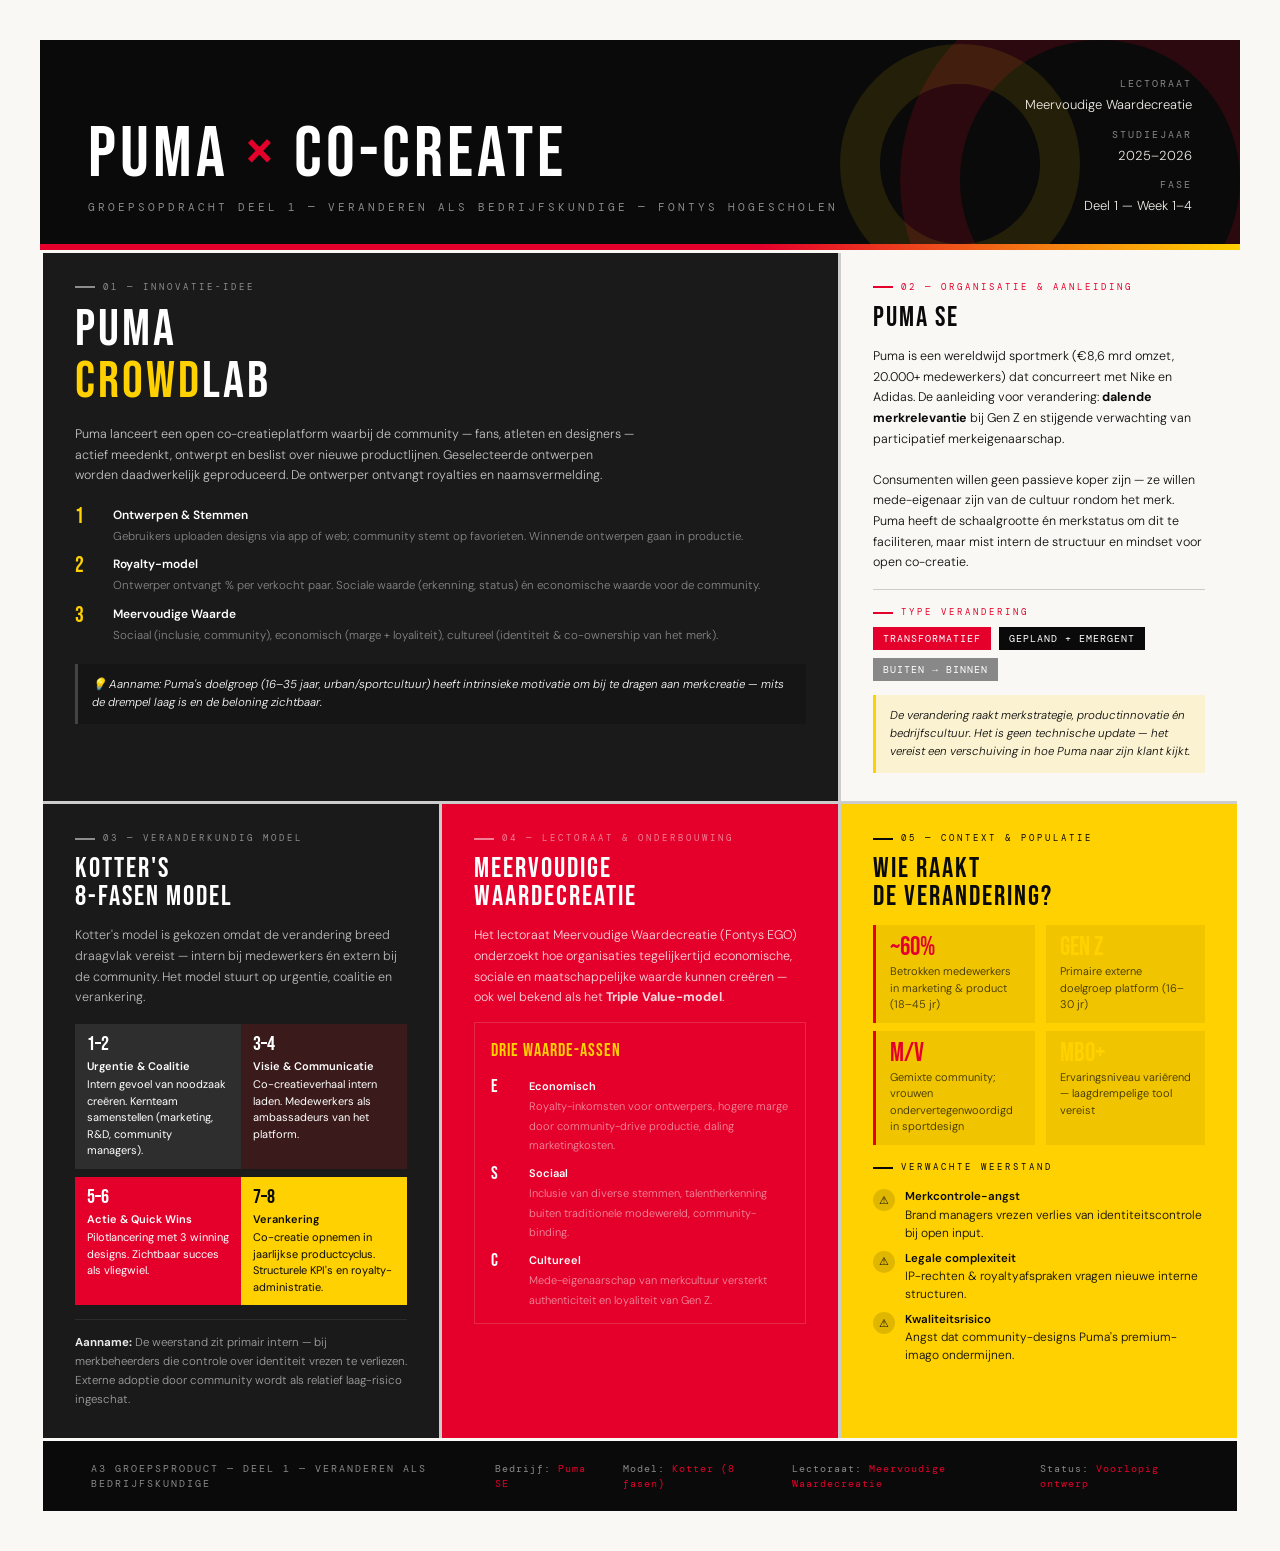
==== index.html @ 5d25d338 "Rename puma_a3_innovatie.html to index.html" ====
<!DOCTYPE html>
<html lang="nl">
<head>
<meta charset="UTF-8">
<meta name="viewport" content="width=device-width, initial-scale=1.0">
<title>PUMA × Co-Create — A3 Veranderplan</title>
<link href="https://fonts.googleapis.com/css2?family=Bebas+Neue&family=DM+Sans:wght@300;400;500;600&family=DM+Mono:wght@400;500&display=swap" rel="stylesheet">
<style>
  :root {
    --puma-red: #E4002B;
    --puma-dark: #0A0A0A;
    --puma-gray: #1A1A1A;
    --puma-mid: #2E2E2E;
    --puma-light: #F0EDE8;
    --puma-cream: #FAF8F5;
    --accent: #FFD100;
    --text-muted: #888;
  }

  * { margin: 0; padding: 0; box-sizing: border-box; }

  body {
    background: var(--puma-cream);
    font-family: 'DM Sans', sans-serif;
    color: var(--puma-dark);
    font-size: 13px;
    line-height: 1.5;
  }

  .page {
    width: 1200px;
    margin: 40px auto;
    background: var(--puma-cream);
    position: relative;
  }

  /* HEADER */
  .header {
    background: var(--puma-dark);
    color: white;
    padding: 36px 48px 28px;
    display: grid;
    grid-template-columns: 1fr auto;
    align-items: end;
    gap: 24px;
    position: relative;
    overflow: hidden;
  }

  .header::before {
    content: '';
    position: absolute;
    top: -60px; right: -60px;
    width: 280px; height: 280px;
    border: 60px solid var(--puma-red);
    border-radius: 50%;
    opacity: 0.15;
  }

  .header::after {
    content: '';
    position: absolute;
    bottom: -40px; right: 160px;
    width: 160px; height: 160px;
    border: 40px solid var(--accent);
    border-radius: 50%;
    opacity: 0.1;
  }

  .brand {
    font-family: 'Bebas Neue', sans-serif;
    font-size: 72px;
    letter-spacing: 4px;
    line-height: 1;
    color: white;
  }

  .brand span {
    color: var(--puma-red);
  }

  .tagline {
    font-family: 'DM Mono', monospace;
    font-size: 11px;
    color: var(--text-muted);
    letter-spacing: 3px;
    text-transform: uppercase;
    margin-top: 8px;
  }

  .header-meta {
    text-align: right;
    z-index: 1;
  }

  .meta-label {
    font-family: 'DM Mono', monospace;
    font-size: 10px;
    color: var(--text-muted);
    letter-spacing: 2px;
    text-transform: uppercase;
    margin-bottom: 4px;
  }

  .meta-value {
    font-size: 13px;
    color: var(--puma-light);
    font-weight: 300;
  }

  .red-stripe {
    height: 6px;
    background: linear-gradient(90deg, var(--puma-red) 60%, var(--accent) 100%);
  }

  /* MAIN GRID */
  .grid {
    display: grid;
    grid-template-columns: 1fr 1fr 1fr;
    grid-template-rows: auto auto;
    gap: 3px;
    background: #CCC;
    margin: 3px;
  }

  .card {
    background: var(--puma-cream);
    padding: 28px 32px;
  }

  .card-dark {
    background: var(--puma-gray);
    color: white;
  }

  .card-red {
    background: var(--puma-red);
    color: white;
  }

  .card-accent {
    background: var(--accent);
    color: var(--puma-dark);
  }

  .card-span2 {
    grid-column: span 2;
  }

  .section-label {
    font-family: 'DM Mono', monospace;
    font-size: 9px;
    letter-spacing: 3px;
    text-transform: uppercase;
    color: var(--puma-red);
    margin-bottom: 10px;
    display: flex;
    align-items: center;
    gap: 8px;
  }

  .section-label.light { color: rgba(255,255,255,0.5); }
  .section-label.dark-acc { color: var(--puma-dark); }

  .section-label::before {
    content: '';
    display: inline-block;
    width: 20px;
    height: 2px;
    background: currentColor;
  }

  .card-title {
    font-family: 'Bebas Neue', sans-serif;
    font-size: 28px;
    letter-spacing: 2px;
    line-height: 1;
    margin-bottom: 14px;
  }

  .card-body {
    font-size: 12.5px;
    line-height: 1.65;
    font-weight: 300;
  }

  /* INNOVATION IDEA — big card */
  .innovation-headline {
    font-family: 'Bebas Neue', sans-serif;
    font-size: 52px;
    letter-spacing: 3px;
    line-height: 1;
    margin-bottom: 16px;
  }

  .innovation-headline em {
    color: var(--accent);
    font-style: normal;
  }

  /* PILLARS */
  .pillars {
    display: flex;
    flex-direction: column;
    gap: 10px;
    margin-top: 14px;
  }

  .pillar {
    display: grid;
    grid-template-columns: 28px 1fr;
    gap: 10px;
    align-items: start;
  }

  .pillar-num {
    font-family: 'Bebas Neue', sans-serif;
    font-size: 22px;
    color: var(--puma-red);
    line-height: 1;
  }

  .pillar-num.light { color: var(--accent); }

  .pillar-text strong {
    font-size: 12px;
    font-weight: 600;
    display: block;
    margin-bottom: 2px;
  }

  .pillar-text span {
    font-size: 11.5px;
    font-weight: 300;
    opacity: 0.8;
  }

  /* CHANGE MODEL */
  .model-visual {
    margin-top: 16px;
    position: relative;
  }

  .phase-row {
    display: flex;
    gap: 0;
    margin-bottom: 8px;
  }

  .phase {
    flex: 1;
    padding: 10px 12px;
    font-size: 11px;
    position: relative;
  }

  .phase-num {
    font-family: 'Bebas Neue', sans-serif;
    font-size: 20px;
    display: block;
    line-height: 1;
    margin-bottom: 4px;
  }

  .phase strong {
    display: block;
    font-size: 11px;
    font-weight: 600;
    margin-bottom: 2px;
  }

  .phase-bg-0 { background: var(--puma-mid); color: white; }
  .phase-bg-1 { background: #3a1a1a; color: white; }
  .phase-bg-2 { background: var(--puma-red); color: white; }
  .phase-bg-3 { background: var(--accent); color: var(--puma-dark); }

  /* POPULATION */
  .pop-grid {
    display: grid;
    grid-template-columns: 1fr 1fr;
    gap: 8px;
    margin-top: 14px;
  }

  .pop-item {
    padding: 10px 14px;
    background: rgba(0,0,0,0.06);
    border-left: 3px solid var(--puma-red);
  }

  .pop-item.light-border { border-color: var(--accent); }

  .pop-stat {
    font-family: 'Bebas Neue', sans-serif;
    font-size: 26px;
    line-height: 1;
    color: var(--puma-red);
  }

  .pop-stat.light { color: var(--accent); }

  .pop-desc {
    font-size: 11px;
    font-weight: 300;
    opacity: 0.8;
    margin-top: 2px;
  }

  /* LECTORAAT */
  .lect-box {
    margin-top: 14px;
    border: 1.5px solid rgba(255,255,255,0.15);
    padding: 14px 16px;
  }

  .lect-name {
    font-family: 'Bebas Neue', sans-serif;
    font-size: 18px;
    color: var(--accent);
    letter-spacing: 1px;
    margin-bottom: 6px;
  }

  /* RESISTANCE */
  .resist-list {
    margin-top: 14px;
    display: flex;
    flex-direction: column;
    gap: 8px;
  }

  .resist-item {
    display: flex;
    gap: 10px;
    align-items: start;
  }

  .resist-icon {
    width: 22px;
    height: 22px;
    background: rgba(255,255,255,0.1);
    border-radius: 50%;
    display: flex;
    align-items: center;
    justify-content: center;
    font-size: 11px;
    flex-shrink: 0;
    margin-top: 1px;
  }

  .resist-text {
    font-size: 12px;
    font-weight: 300;
    line-height: 1.5;
  }

  .resist-text strong {
    font-weight: 600;
    display: block;
    font-size: 11.5px;
  }

  /* FOOTER */
  .footer {
    background: var(--puma-dark);
    color: white;
    padding: 20px 48px;
    display: flex;
    justify-content: space-between;
    align-items: center;
    margin: 3px;
  }

  .footer-left {
    font-family: 'DM Mono', monospace;
    font-size: 10px;
    color: var(--text-muted);
    letter-spacing: 2px;
    text-transform: uppercase;
  }

  .footer-right {
    display: flex;
    gap: 32px;
  }

  .footer-tag {
    font-family: 'DM Mono', monospace;
    font-size: 10px;
    color: var(--text-muted);
    letter-spacing: 1px;
  }

  .footer-tag span {
    color: var(--puma-red);
  }

  /* ASSUMPTION BOX */
  .assumption {
    margin-top: 14px;
    padding: 12px 14px;
    background: rgba(255,209,0,0.15);
    border-left: 3px solid var(--accent);
  }

  .assumption.dark {
    background: rgba(0,0,0,0.2);
    border-color: rgba(255,255,255,0.2);
  }

  .assumption p {
    font-size: 11.5px;
    font-style: italic;
    line-height: 1.55;
    font-weight: 300;
  }

  hr.divider {
    border: none;
    border-top: 1px solid rgba(255,255,255,0.08);
    margin: 14px 0;
  }

  @media print {
    body { -webkit-print-color-adjust: exact; print-color-adjust: exact; }
    .page { margin: 0; width: 100%; }
  }
</style>
</head>
<body>

<div class="page">

  <!-- HEADER -->
  <div class="header">
    <div>
      <div class="brand">PUMA <span>×</span> CO-CREATE</div>
      <div class="tagline">Groepsopdracht Deel 1 — Veranderen als Bedrijfskundige — Fontys Hogescholen</div>
    </div>
    <div class="header-meta">
      <div class="meta-label">Lectoraat</div>
      <div class="meta-value">Meervoudige Waardecreatie</div>
      <div style="margin-top:12px;" class="meta-label">Studiejaar</div>
      <div class="meta-value">2025–2026</div>
      <div style="margin-top:12px;" class="meta-label">Fase</div>
      <div class="meta-value">Deel 1 — Week 1–4</div>
    </div>
  </div>
  <div class="red-stripe"></div>

  <!-- GRID -->
  <div class="grid">

    <!-- ROW 1, CARD 1: Innovatie-idee (span 2) -->
    <div class="card card-dark card-span2">
      <div class="section-label light">01 — Innovatie-idee</div>
      <div class="innovation-headline">PUMA<br><em>CROWD</em>LAB</div>
      <div class="card-body" style="color:rgba(255,255,255,0.75); max-width:560px;">
        Puma lanceert een open co-creatieplatform waarbij de community — fans, atleten en designers — actief meedenkt, ontwerpt en beslist over nieuwe productlijnen. Geselecteerde ontwerpen worden daadwerkelijk geproduceerd. De ontwerper ontvangt royalties en naamsvermelding.
      </div>

      <div class="pillars" style="margin-top:20px;">
        <div class="pillar">
          <div class="pillar-num light">1</div>
          <div class="pillar-text">
            <strong style="color:white;">Ontwerpen & Stemmen</strong>
            <span style="color:rgba(255,255,255,0.6);">Gebruikers uploaden designs via app of web; community stemt op favorieten. Winnende ontwerpen gaan in productie.</span>
          </div>
        </div>
        <div class="pillar">
          <div class="pillar-num light">2</div>
          <div class="pillar-text">
            <strong style="color:white;">Royalty-model</strong>
            <span style="color:rgba(255,255,255,0.6);">Ontwerper ontvangt % per verkocht paar. Sociale waarde (erkenning, status) én economische waarde voor de community.</span>
          </div>
        </div>
        <div class="pillar">
          <div class="pillar-num light">3</div>
          <div class="pillar-text">
            <strong style="color:white;">Meervoudige Waarde</strong>
            <span style="color:rgba(255,255,255,0.6);">Sociaal (inclusie, community), economisch (marge + loyaliteit), cultureel (identiteit & co-ownership van het merk).</span>
          </div>
        </div>
      </div>

      <div class="assumption dark" style="margin-top:20px;">
        <p>💡 Aanname: Puma's doelgroep (16–35 jaar, urban/sportcultuur) heeft intrinsieke motivatie om bij te dragen aan merkcreatie — mits de drempel laag is en de beloning zichtbaar.</p>
      </div>
    </div>

    <!-- ROW 1, CARD 3: Organisatie & Aanleiding -->
    <div class="card">
      <div class="section-label">02 — Organisatie & Aanleiding</div>
      <div class="card-title">PUMA SE</div>
      <div class="card-body">
        Puma is een wereldwijd sportmerk (€8,6 mrd omzet, 20.000+ medewerkers) dat concurreert met Nike en Adidas. De aanleiding voor verandering: <strong>dalende merkrelevantie</strong> bij Gen Z en stijgende verwachting van participatief merkeigenaarschap.
        <br><br>
        Consumenten willen geen passieve koper zijn — ze willen mede-eigenaar zijn van de cultuur rondom het merk. Puma heeft de schaalgrootte én merkstatus om dit te faciliteren, maar mist intern de structuur en mindset voor open co-creatie.
      </div>

      <hr class="divider" style="border-color:#ccc; margin:16px 0;">

      <div class="section-label" style="margin-bottom:8px;">Type verandering</div>
      <div style="display:flex; gap:8px; flex-wrap:wrap;">
        <span style="background:var(--puma-red); color:white; font-size:10px; padding:4px 10px; font-family:'DM Mono',monospace; letter-spacing:1px;">TRANSFORMATIEF</span>
        <span style="background:var(--puma-dark); color:white; font-size:10px; padding:4px 10px; font-family:'DM Mono',monospace; letter-spacing:1px;">GEPLAND + EMERGENT</span>
        <span style="background:#888; color:white; font-size:10px; padding:4px 10px; font-family:'DM Mono',monospace; letter-spacing:1px;">BUITEN → BINNEN</span>
      </div>

      <div class="assumption" style="margin-top:14px;">
        <p>De verandering raakt merkstrategie, productinnovatie én bedrijfscultuur. Het is geen technische update — het vereist een verschuiving in hoe Puma naar zijn klant kijkt.</p>
      </div>
    </div>

    <!-- ROW 2, CARD 1: Veranderkundig Model -->
    <div class="card card-dark">
      <div class="section-label light">03 — Veranderkundig Model</div>
      <div class="card-title" style="color:white;">Kotter's<br>8-fasen Model</div>
      <div class="card-body" style="color:rgba(255,255,255,0.7);">
        Kotter's model is gekozen omdat de verandering breed draagvlak vereist — intern bij medewerkers én extern bij de community. Het model stuurt op urgentie, coalitie en verankering.
      </div>

      <div class="model-visual">
        <div class="phase-row">
          <div class="phase phase-bg-0">
            <span class="phase-num">1–2</span>
            <strong>Urgentie & Coalitie</strong>
            Intern gevoel van noodzaak creëren. Kernteam samenstellen (marketing, R&D, community managers).
          </div>
          <div class="phase phase-bg-1">
            <span class="phase-num">3–4</span>
            <strong>Visie & Communicatie</strong>
            Co-creatieverhaal intern laden. Medewerkers als ambassadeurs van het platform.
          </div>
        </div>
        <div class="phase-row">
          <div class="phase phase-bg-2">
            <span class="phase-num">5–6</span>
            <strong>Actie & Quick Wins</strong>
            Pilotlancering met 3 winning designs. Zichtbaar succes als vliegwiel.
          </div>
          <div class="phase phase-bg-3">
            <span class="phase-num">7–8</span>
            <strong>Verankering</strong>
            Co-creatie opnemen in jaarlijkse productcyclus. Structurele KPI's en royalty-administratie.
          </div>
        </div>
      </div>

      <hr class="divider">
      <div class="card-body" style="color:rgba(255,255,255,0.6); font-size:11.5px;">
        <strong style="color:rgba(255,255,255,0.9);">Aanname:</strong> De weerstand zit primair intern — bij merkbeheerders die controle over identiteit vrezen te verliezen. Externe adoptie door community wordt als relatief laag-risico ingeschat.
      </div>
    </div>

    <!-- ROW 2, CARD 2: Lectoraat & Onderbouwing -->
    <div class="card card-red">
      <div class="section-label light">04 — Lectoraat & Onderbouwing</div>
      <div class="card-title">Meervoudige<br>Waardecreatie</div>
      <div class="card-body" style="color:rgba(255,255,255,0.85);">
        Het lectoraat Meervoudige Waardecreatie (Fontys EGO) onderzoekt hoe organisaties tegelijkertijd economische, sociale en maatschappelijke waarde kunnen creëren — ook wel bekend als het <strong>Triple Value-model</strong>.
      </div>

      <div class="lect-box">
        <div class="lect-name">Drie Waarde-assen</div>
        <div class="pillars">
          <div class="pillar">
            <div class="pillar-num" style="color:white; font-size:18px;">E</div>
            <div class="pillar-text">
              <strong style="color:white; font-size:11px;">Economisch</strong>
              <span style="color:rgba(255,255,255,0.7); font-size:11px;">Royalty-inkomsten voor ontwerpers, hogere marge door community-drive productie, daling marketingkosten.</span>
            </div>
          </div>
          <div class="pillar">
            <div class="pillar-num" style="color:white; font-size:18px;">S</div>
            <div class="pillar-text">
              <strong style="color:white; font-size:11px;">Sociaal</strong>
              <span style="color:rgba(255,255,255,0.7); font-size:11px;">Inclusie van diverse stemmen, talentherkenning buiten traditionele modewereld, community-binding.</span>
            </div>
          </div>
          <div class="pillar">
            <div class="pillar-num" style="color:white; font-size:18px;">C</div>
            <div class="pillar-text">
              <strong style="color:white; font-size:11px;">Cultureel</strong>
              <span style="color:rgba(255,255,255,0.7); font-size:11px;">Mede-eigenaarschap van merkcultuur versterkt authenticiteit en loyaliteit van Gen Z.</span>
            </div>
          </div>
        </div>
      </div>
    </div>

    <!-- ROW 2, CARD 3: Context, Populatie & Weerstand -->
    <div class="card card-accent">
      <div class="section-label dark-acc">05 — Context & Populatie</div>
      <div class="card-title">Wie raakt<br>de verandering?</div>

      <div class="pop-grid">
        <div class="pop-item">
          <div class="pop-stat">~60%</div>
          <div class="pop-desc">Betrokken medewerkers in marketing & product (18–45 jr)</div>
        </div>
        <div class="pop-item light-border">
          <div class="pop-stat light">Gen Z</div>
          <div class="pop-desc">Primaire externe doelgroep platform (16–30 jr)</div>
        </div>
        <div class="pop-item">
          <div class="pop-stat">M/V</div>
          <div class="pop-desc">Gemixte community; vrouwen ondervertegenwoordigd in sportdesign</div>
        </div>
        <div class="pop-item light-border">
          <div class="pop-stat light">MBO+</div>
          <div class="pop-desc">Ervaringsniveau variërend — laagdrempelige tool vereist</div>
        </div>
      </div>

      <div style="margin-top:16px;" class="section-label dark-acc">Verwachte weerstand</div>
      <div class="resist-list">
        <div class="resist-item">
          <div class="resist-icon" style="background:rgba(0,0,0,0.12);">⚠</div>
          <div class="resist-text">
            <strong>Merkcontrole-angst</strong>
            Brand managers vrezen verlies van identiteitscontrole bij open input.
          </div>
        </div>
        <div class="resist-item">
          <div class="resist-icon" style="background:rgba(0,0,0,0.12);">⚠</div>
          <div class="resist-text">
            <strong>Legale complexiteit</strong>
            IP-rechten & royaltyafspraken vragen nieuwe interne structuren.
          </div>
        </div>
        <div class="resist-item">
          <div class="resist-icon" style="background:rgba(0,0,0,0.12);">⚠</div>
          <div class="resist-text">
            <strong>Kwaliteitsrisico</strong>
            Angst dat community-designs Puma's premium-imago ondermijnen.
          </div>
        </div>
      </div>
    </div>

  </div>

  <!-- FOOTER -->
  <div class="footer">
    <div class="footer-left">A3 Groepsproduct — Deel 1 — Veranderen als Bedrijfskundige</div>
    <div class="footer-right">
      <div class="footer-tag">Bedrijf: <span>Puma SE</span></div>
      <div class="footer-tag">Model: <span>Kotter (8 fasen)</span></div>
      <div class="footer-tag">Lectoraat: <span>Meervoudige Waardecreatie</span></div>
      <div class="footer-tag">Status: <span>Voorlopig ontwerp</span></div>
    </div>
  </div>

</div>

</body>
</html>
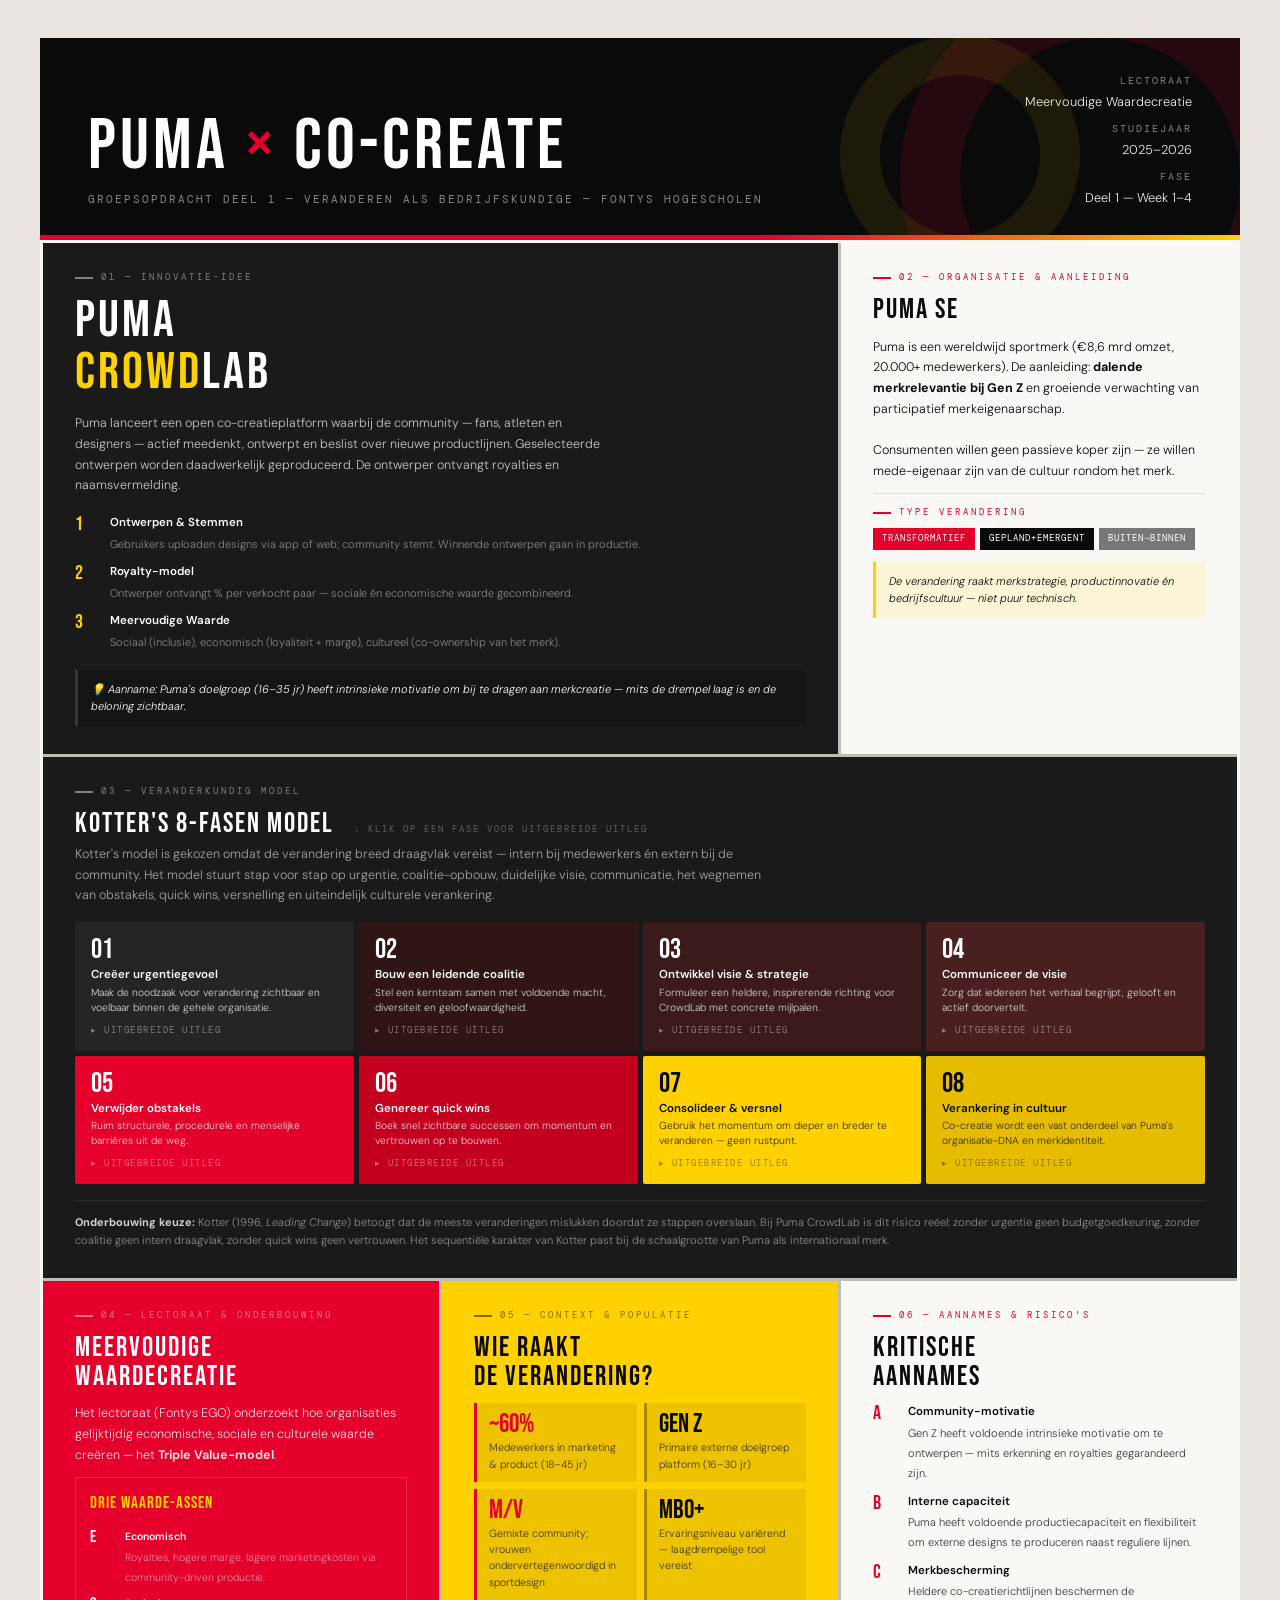
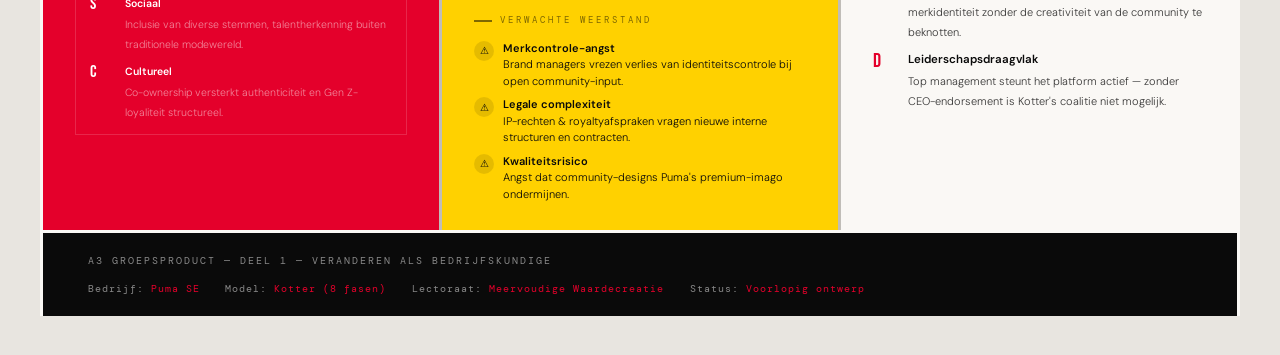
==== commit ccdb650e: "Rename puma_a3_innovatie.html to index.html" ====
--- a/index.html
+++ b/index.html
@@ -4,426 +4,291 @@
 <meta charset="UTF-8">
 <meta name="viewport" content="width=device-width, initial-scale=1.0">
 <title>PUMA × Co-Create — A3 Veranderplan</title>
-<link href="https://fonts.googleapis.com/css2?family=Bebas+Neue&family=DM+Sans:wght@300;400;500;600&family=DM+Mono:wght@400;500&display=swap" rel="stylesheet">
+<link href="https://fonts.googleapis.com/css2?family=Bebas+Neue&family=DM+Sans:ital,wght@0,300;0,400;0,500;0,600;1,300&family=DM+Mono:wght@400;500&display=swap" rel="stylesheet">
 <style>
   :root {
-    --puma-red: #E4002B;
-    --puma-dark: #0A0A0A;
-    --puma-gray: #1A1A1A;
-    --puma-mid: #2E2E2E;
-    --puma-light: #F0EDE8;
-    --puma-cream: #FAF8F5;
-    --accent: #FFD100;
-    --text-muted: #888;
+    --red: #E4002B;
+    --dark: #0A0A0A;
+    --gray: #1A1A1A;
+    --mid: #2E2E2E;
+    --light: #F0EDE8;
+    --cream: #FAF8F5;
+    --yellow: #FFD100;
+    --muted: #888;
   }
 
   * { margin: 0; padding: 0; box-sizing: border-box; }
 
   body {
-    background: var(--puma-cream);
+    background: #E8E5E0;
     font-family: 'DM Sans', sans-serif;
-    color: var(--puma-dark);
-    font-size: 13px;
-    line-height: 1.5;
+    color: var(--dark);
+    font-size: clamp(11px, 1.1vw, 13px);
+    line-height: 1.55;
   }
 
   .page {
-    width: 1200px;
-    margin: 40px auto;
-    background: var(--puma-cream);
-    position: relative;
+    width: min(1200px, 100%);
+    margin: clamp(16px, 3vw, 40px) auto;
+    background: var(--cream);
   }
 
   /* HEADER */
   .header {
-    background: var(--puma-dark);
+    background: var(--dark);
     color: white;
-    padding: 36px 48px 28px;
+    padding: clamp(20px, 3vw, 36px) clamp(20px, 4vw, 48px) clamp(18px, 2.5vw, 28px);
     display: grid;
     grid-template-columns: 1fr auto;
     align-items: end;
-    gap: 24px;
+    gap: 16px;
     position: relative;
     overflow: hidden;
   }
-
   .header::before {
-    content: '';
-    position: absolute;
-    top: -60px; right: -60px;
-    width: 280px; height: 280px;
-    border: 60px solid var(--puma-red);
-    border-radius: 50%;
-    opacity: 0.15;
-  }
-
+    content:''; position:absolute; top:-60px; right:-60px;
+    width:280px; height:280px;
+    border:60px solid var(--red); border-radius:50%; opacity:.12;
+  }
   .header::after {
-    content: '';
-    position: absolute;
-    bottom: -40px; right: 160px;
-    width: 160px; height: 160px;
-    border: 40px solid var(--accent);
-    border-radius: 50%;
-    opacity: 0.1;
-  }
-
+    content:''; position:absolute; bottom:-40px; right:160px;
+    width:160px; height:160px;
+    border:40px solid var(--yellow); border-radius:50%; opacity:.08;
+  }
   .brand {
-    font-family: 'Bebas Neue', sans-serif;
-    font-size: 72px;
-    letter-spacing: 4px;
-    line-height: 1;
-    color: white;
-  }
-
-  .brand span {
-    color: var(--puma-red);
-  }
-
+    font-family:'Bebas Neue',sans-serif;
+    font-size: clamp(36px, 6vw, 72px);
+    letter-spacing:4px; line-height:1; color:white;
+  }
+  .brand span { color:var(--red); }
   .tagline {
-    font-family: 'DM Mono', monospace;
-    font-size: 11px;
-    color: var(--text-muted);
-    letter-spacing: 3px;
-    text-transform: uppercase;
-    margin-top: 8px;
-  }
-
-  .header-meta {
-    text-align: right;
-    z-index: 1;
-  }
-
+    font-family:'DM Mono',monospace;
+    font-size: clamp(8px, 0.85vw, 11px);
+    color:var(--muted); letter-spacing:2px; text-transform:uppercase; margin-top:8px;
+  }
+  .header-meta { text-align:right; z-index:1; }
   .meta-label {
-    font-family: 'DM Mono', monospace;
-    font-size: 10px;
-    color: var(--text-muted);
-    letter-spacing: 2px;
-    text-transform: uppercase;
-    margin-bottom: 4px;
-  }
-
-  .meta-value {
-    font-size: 13px;
-    color: var(--puma-light);
-    font-weight: 300;
-  }
-
-  .red-stripe {
-    height: 6px;
-    background: linear-gradient(90deg, var(--puma-red) 60%, var(--accent) 100%);
-  }
-
-  /* MAIN GRID */
+    font-family:'DM Mono',monospace; font-size:clamp(8px,0.75vw,10px);
+    color:var(--muted); letter-spacing:2px; text-transform:uppercase; margin-bottom:3px;
+  }
+  .meta-value { font-size:clamp(11px,1vw,13px); color:var(--light); font-weight:300; }
+  .red-stripe { height:5px; background:linear-gradient(90deg,var(--red) 60%,var(--yellow) 100%); }
+
+  /* GRID */
   .grid {
-    display: grid;
-    grid-template-columns: 1fr 1fr 1fr;
-    grid-template-rows: auto auto;
-    gap: 3px;
-    background: #CCC;
-    margin: 3px;
-  }
-
-  .card {
-    background: var(--puma-cream);
-    padding: 28px 32px;
-  }
-
-  .card-dark {
-    background: var(--puma-gray);
-    color: white;
-  }
-
-  .card-red {
-    background: var(--puma-red);
-    color: white;
-  }
-
-  .card-accent {
-    background: var(--accent);
-    color: var(--puma-dark);
-  }
-
-  .card-span2 {
-    grid-column: span 2;
-  }
-
-  .section-label {
-    font-family: 'DM Mono', monospace;
-    font-size: 9px;
-    letter-spacing: 3px;
-    text-transform: uppercase;
-    color: var(--puma-red);
-    margin-bottom: 10px;
-    display: flex;
-    align-items: center;
-    gap: 8px;
-  }
-
-  .section-label.light { color: rgba(255,255,255,0.5); }
-  .section-label.dark-acc { color: var(--puma-dark); }
-
-  .section-label::before {
-    content: '';
-    display: inline-block;
-    width: 20px;
-    height: 2px;
-    background: currentColor;
-  }
+    display:grid;
+    grid-template-columns: repeat(3,1fr);
+    gap:3px; background:#C0BDB8; margin:3px;
+  }
+  .card { background:var(--cream); padding:clamp(14px,2.5vw,28px) clamp(14px,2.5vw,32px); }
+  .card-dark   { background:var(--gray); color:white; }
+  .card-red    { background:var(--red);  color:white; }
+  .card-yellow { background:var(--yellow); color:var(--dark); }
+  .card-span2  { grid-column:span 2; }
+  .card-span3  { grid-column:span 3; }
+
+  .sec-label {
+    font-family:'DM Mono',monospace; font-size:clamp(8px,0.75vw,9px);
+    letter-spacing:3px; text-transform:uppercase; color:var(--red);
+    margin-bottom:10px; display:flex; align-items:center; gap:8px;
+  }
+  .sec-label.lt { color:rgba(255,255,255,.45); }
+  .sec-label.dk { color:rgba(0,0,0,.5); }
+  .sec-label::before { content:''; display:inline-block; width:18px; height:2px; background:currentColor; }
 
   .card-title {
-    font-family: 'Bebas Neue', sans-serif;
-    font-size: 28px;
-    letter-spacing: 2px;
-    line-height: 1;
-    margin-bottom: 14px;
-  }
-
-  .card-body {
-    font-size: 12.5px;
-    line-height: 1.65;
-    font-weight: 300;
-  }
-
-  /* INNOVATION IDEA — big card */
-  .innovation-headline {
-    font-family: 'Bebas Neue', sans-serif;
-    font-size: 52px;
-    letter-spacing: 3px;
-    line-height: 1;
-    margin-bottom: 16px;
-  }
-
-  .innovation-headline em {
-    color: var(--accent);
-    font-style: normal;
-  }
+    font-family:'Bebas Neue',sans-serif;
+    font-size:clamp(20px,2.4vw,28px); letter-spacing:2px; line-height:1.05; margin-bottom:12px;
+  }
+  .card-body { font-size:clamp(11px,1vw,12.5px); line-height:1.65; font-weight:300; }
+
+  /* INNOVATION */
+  .inno-head {
+    font-family:'Bebas Neue',sans-serif;
+    font-size:clamp(32px,4.5vw,52px); letter-spacing:3px; line-height:1; margin-bottom:14px;
+  }
+  .inno-head em { color:var(--yellow); font-style:normal; }
 
   /* PILLARS */
-  .pillars {
-    display: flex;
-    flex-direction: column;
-    gap: 10px;
-    margin-top: 14px;
-  }
-
-  .pillar {
-    display: grid;
-    grid-template-columns: 28px 1fr;
-    gap: 10px;
-    align-items: start;
-  }
-
-  .pillar-num {
-    font-family: 'Bebas Neue', sans-serif;
-    font-size: 22px;
-    color: var(--puma-red);
-    line-height: 1;
-  }
-
-  .pillar-num.light { color: var(--accent); }
-
-  .pillar-text strong {
-    font-size: 12px;
-    font-weight: 600;
-    display: block;
-    margin-bottom: 2px;
-  }
-
-  .pillar-text span {
-    font-size: 11.5px;
-    font-weight: 300;
-    opacity: 0.8;
-  }
-
-  /* CHANGE MODEL */
-  .model-visual {
-    margin-top: 16px;
-    position: relative;
-  }
-
-  .phase-row {
-    display: flex;
-    gap: 0;
-    margin-bottom: 8px;
-  }
-
-  .phase {
-    flex: 1;
-    padding: 10px 12px;
-    font-size: 11px;
-    position: relative;
-  }
-
-  .phase-num {
-    font-family: 'Bebas Neue', sans-serif;
-    font-size: 20px;
-    display: block;
-    line-height: 1;
-    margin-bottom: 4px;
-  }
-
-  .phase strong {
-    display: block;
-    font-size: 11px;
-    font-weight: 600;
-    margin-bottom: 2px;
-  }
-
-  .phase-bg-0 { background: var(--puma-mid); color: white; }
-  .phase-bg-1 { background: #3a1a1a; color: white; }
-  .phase-bg-2 { background: var(--puma-red); color: white; }
-  .phase-bg-3 { background: var(--accent); color: var(--puma-dark); }
+  .pillars { display:flex; flex-direction:column; gap:9px; margin-top:12px; }
+  .pillar  { display:grid; grid-template-columns:26px 1fr; gap:9px; align-items:start; }
+  .pnum { font-family:'Bebas Neue',sans-serif; font-size:20px; color:var(--red); line-height:1; }
+  .pnum.lt { color:var(--yellow); }
+  .pillar-text strong { font-size:11.5px; font-weight:600; display:block; margin-bottom:2px; }
+  .pillar-text span   { font-size:11px; font-weight:300; opacity:.8; }
+
+  /* KOTTER GRID */
+  .kotter-grid {
+    display:grid;
+    grid-template-columns: repeat(4,1fr);
+    gap:5px; margin-top:14px;
+  }
+  .kphase {
+    padding:12px 14px; cursor:pointer;
+    transition: transform .15s ease, filter .15s ease, box-shadow .15s ease;
+    position:relative;
+    border:2px solid transparent;
+    border-radius:2px;
+  }
+  .kphase:hover {
+    transform:translateY(-3px);
+    filter:brightness(1.1);
+    border-color:rgba(255,255,255,.3);
+    box-shadow: 0 6px 20px rgba(0,0,0,.3);
+    z-index:2;
+  }
+  .kphase:active { transform:scale(.97); }
+  .knum {
+    font-family:'Bebas Neue',sans-serif;
+    font-size:clamp(20px,2.5vw,28px);
+    display:block; line-height:1; margin-bottom:4px;
+  }
+  .kphase strong { display:block; font-size:clamp(10px,0.9vw,11.5px); font-weight:600; margin-bottom:4px; line-height:1.2; }
+  .kphase p { font-size:clamp(9px,0.8vw,10.5px); font-weight:300; line-height:1.45; opacity:.8; }
+  .click-hint {
+    display:block; margin-top:8px;
+    font-family:'DM Mono',monospace; font-size:8.5px; letter-spacing:1.5px;
+    opacity:.4; text-transform:uppercase;
+  }
+
+  .kp0 { background:#252525; color:white; }
+  .kp1 { background:#2f1515; color:white; }
+  .kp2 { background:#3a1a1a; color:white; }
+  .kp3 { background:#4a1f1f; color:white; }
+  .kp4 { background:var(--red); color:white; }
+  .kp5 { background:#c4001f; color:white; }
+  .kp6 { background:var(--yellow); color:var(--dark); }
+  .kp7 { background:#e6bc00; color:var(--dark); }
+
+  /* MODAL */
+  .modal-overlay {
+    display:none; position:fixed; inset:0;
+    background:rgba(0,0,0,.75); z-index:1000;
+    align-items:center; justify-content:center;
+    padding:20px;
+    backdrop-filter: blur(4px);
+  }
+  .modal-overlay.open { display:flex; }
+  .modal {
+    background:var(--gray); color:white;
+    width:min(600px,100%); max-height:85vh; overflow-y:auto;
+    padding:clamp(22px,4vw,40px);
+    position:relative;
+    animation: modalIn .22s cubic-bezier(.22,.61,.36,1);
+  }
+  @keyframes modalIn {
+    from { opacity:0; transform:translateY(16px) scale(.96); }
+    to   { opacity:1; transform:none; }
+  }
+  .modal-close {
+    position:absolute; top:14px; right:16px;
+    background:none; border:none; color:var(--muted);
+    font-size:22px; cursor:pointer; line-height:1;
+    transition:color .15s; padding:4px;
+  }
+  .modal-close:hover { color:white; }
+  .modal-nav {
+    display:flex; justify-content:space-between; align-items:center;
+    margin-bottom:16px;
+  }
+  .modal-nav-btn {
+    background:rgba(255,255,255,.08); border:none; color:rgba(255,255,255,.6);
+    font-family:'DM Mono',monospace; font-size:10px; letter-spacing:1px;
+    padding:6px 12px; cursor:pointer; text-transform:uppercase;
+    transition:background .15s, color .15s;
+  }
+  .modal-nav-btn:hover { background:rgba(255,255,255,.15); color:white; }
+  .modal-nav-btn:disabled { opacity:.2; cursor:default; }
+  .modal-num {
+    font-family:'Bebas Neue',sans-serif;
+    font-size:clamp(48px,8vw,72px);
+    line-height:1; color:var(--red); margin-bottom:2px;
+  }
+  .modal-phase-name {
+    font-family:'Bebas Neue',sans-serif;
+    font-size:clamp(22px,3vw,30px);
+    letter-spacing:2px; line-height:1.1; margin-bottom:14px; color:white;
+  }
+  .modal-phase-name em { color:var(--yellow); font-style:normal; }
+  .modal-progress { margin-bottom:20px; height:3px; background:rgba(255,255,255,.08); }
+  .modal-progress-fill { height:100%; background:linear-gradient(90deg,var(--red),var(--yellow)); transition:width .35s ease; }
+  .modal-body { font-size:clamp(12px,1.1vw,13.5px); font-weight:300; line-height:1.7; color:rgba(255,255,255,.8); }
+  .modal-body strong { color:white; font-weight:600; }
+  .modal-body em { color:var(--yellow); font-style:italic; }
+  .modal-section { margin-top:16px; padding-top:14px; border-top:1px solid rgba(255,255,255,.1); }
+  .modal-section-label {
+    font-family:'DM Mono',monospace; font-size:9px; letter-spacing:2px;
+    text-transform:uppercase; color:var(--yellow); margin-bottom:8px;
+  }
+  .modal-list { list-style:none; display:flex; flex-direction:column; gap:6px; }
+  .modal-list li { display:flex; gap:10px; font-size:12.5px; }
+  .modal-list li::before { content:'→'; color:var(--red); flex-shrink:0; margin-top:1px; }
+  .modal-tag {
+    display:inline-block; background:rgba(255,255,255,.07);
+    font-family:'DM Mono',monospace; font-size:9.5px; padding:4px 10px;
+    letter-spacing:1px; margin-right:5px; margin-top:5px;
+  }
 
   /* POPULATION */
-  .pop-grid {
-    display: grid;
-    grid-template-columns: 1fr 1fr;
-    gap: 8px;
-    margin-top: 14px;
-  }
-
-  .pop-item {
-    padding: 10px 14px;
-    background: rgba(0,0,0,0.06);
-    border-left: 3px solid var(--puma-red);
-  }
-
-  .pop-item.light-border { border-color: var(--accent); }
-
-  .pop-stat {
-    font-family: 'Bebas Neue', sans-serif;
-    font-size: 26px;
-    line-height: 1;
-    color: var(--puma-red);
-  }
-
-  .pop-stat.light { color: var(--accent); }
-
-  .pop-desc {
-    font-size: 11px;
-    font-weight: 300;
-    opacity: 0.8;
-    margin-top: 2px;
-  }
-
-  /* LECTORAAT */
-  .lect-box {
-    margin-top: 14px;
-    border: 1.5px solid rgba(255,255,255,0.15);
-    padding: 14px 16px;
-  }
-
-  .lect-name {
-    font-family: 'Bebas Neue', sans-serif;
-    font-size: 18px;
-    color: var(--accent);
-    letter-spacing: 1px;
-    margin-bottom: 6px;
-  }
-
-  /* RESISTANCE */
-  .resist-list {
-    margin-top: 14px;
-    display: flex;
-    flex-direction: column;
-    gap: 8px;
-  }
-
-  .resist-item {
-    display: flex;
-    gap: 10px;
-    align-items: start;
-  }
-
+  .pop-grid { display:grid; grid-template-columns:1fr 1fr; gap:7px; margin-top:12px; }
+  .pop-item { padding:9px 12px; background:rgba(0,0,0,.07); border-left:3px solid var(--red); }
+  .pop-item.yl { border-color:rgba(0,0,0,.3); }
+  .pop-stat { font-family:'Bebas Neue',sans-serif; font-size:clamp(20px,2.5vw,26px); color:var(--red); line-height:1; }
+  .pop-stat.dk { color:var(--dark); }
+  .pop-desc { font-size:10.5px; font-weight:300; opacity:.75; margin-top:2px; }
+
+  /* LECT BOX */
+  .lect-box { margin-top:12px; border:1.5px solid rgba(255,255,255,.15); padding:12px 14px; }
+  .lect-name { font-family:'Bebas Neue',sans-serif; font-size:17px; color:var(--yellow); letter-spacing:1px; margin-bottom:6px; }
+
+  /* RESIST */
+  .resist-list { margin-top:12px; display:flex; flex-direction:column; gap:7px; }
+  .resist-item { display:flex; gap:9px; align-items:start; }
   .resist-icon {
-    width: 22px;
-    height: 22px;
-    background: rgba(255,255,255,0.1);
-    border-radius: 50%;
-    display: flex;
-    align-items: center;
-    justify-content: center;
-    font-size: 11px;
-    flex-shrink: 0;
-    margin-top: 1px;
-  }
-
-  .resist-text {
-    font-size: 12px;
-    font-weight: 300;
-    line-height: 1.5;
-  }
-
-  .resist-text strong {
-    font-weight: 600;
-    display: block;
-    font-size: 11.5px;
-  }
+    width:20px; height:20px; background:rgba(0,0,0,.1);
+    border-radius:50%; display:flex; align-items:center; justify-content:center;
+    font-size:10px; flex-shrink:0; margin-top:1px;
+  }
+  .resist-text strong { font-weight:600; display:block; font-size:11px; }
+  .resist-text { font-size:11px; font-weight:300; line-height:1.5; }
+
+  /* ASSUMPTION */
+  .assumption { margin-top:12px; padding:11px 13px; background:rgba(255,209,0,.12); border-left:3px solid var(--yellow); }
+  .assumption.dk { background:rgba(0,0,0,.2); border-color:rgba(255,255,255,.15); }
+  .assumption p { font-size:11px; font-style:italic; line-height:1.55; font-weight:300; }
+
+  hr.div { border:none; border-top:1px solid rgba(255,255,255,.08); margin:12px 0; }
+  hr.div-light { border:none; border-top:1px solid #ddd; margin:12px 0; }
 
   /* FOOTER */
   .footer {
-    background: var(--puma-dark);
-    color: white;
-    padding: 20px 48px;
-    display: flex;
-    justify-content: space-between;
-    align-items: center;
-    margin: 3px;
-  }
-
+    background:var(--dark); color:white;
+    padding:clamp(14px,2vw,20px) clamp(16px,3.5vw,48px);
+    display:flex; flex-wrap:wrap; justify-content:space-between; align-items:center;
+    gap:12px; margin:3px;
+  }
   .footer-left {
-    font-family: 'DM Mono', monospace;
-    font-size: 10px;
-    color: var(--text-muted);
-    letter-spacing: 2px;
-    text-transform: uppercase;
-  }
-
-  .footer-right {
-    display: flex;
-    gap: 32px;
-  }
-
-  .footer-tag {
-    font-family: 'DM Mono', monospace;
-    font-size: 10px;
-    color: var(--text-muted);
-    letter-spacing: 1px;
-  }
-
-  .footer-tag span {
-    color: var(--puma-red);
-  }
-
-  /* ASSUMPTION BOX */
-  .assumption {
-    margin-top: 14px;
-    padding: 12px 14px;
-    background: rgba(255,209,0,0.15);
-    border-left: 3px solid var(--accent);
-  }
-
-  .assumption.dark {
-    background: rgba(0,0,0,0.2);
-    border-color: rgba(255,255,255,0.2);
-  }
-
-  .assumption p {
-    font-size: 11.5px;
-    font-style: italic;
-    line-height: 1.55;
-    font-weight: 300;
-  }
-
-  hr.divider {
-    border: none;
-    border-top: 1px solid rgba(255,255,255,0.08);
-    margin: 14px 0;
-  }
-
-  @media print {
-    body { -webkit-print-color-adjust: exact; print-color-adjust: exact; }
-    .page { margin: 0; width: 100%; }
+    font-family:'DM Mono',monospace; font-size:clamp(8px,.8vw,10px);
+    color:var(--muted); letter-spacing:2px; text-transform:uppercase;
+  }
+  .footer-right { display:flex; flex-wrap:wrap; gap:clamp(10px,2vw,28px); }
+  .footer-tag { font-family:'DM Mono',monospace; font-size:clamp(8px,.8vw,10px); color:var(--muted); letter-spacing:1px; }
+  .footer-tag span { color:var(--red); }
+
+  /* RESPONSIVE */
+  @media (max-width: 900px) {
+    .grid { grid-template-columns:1fr 1fr; }
+    .card-span2 { grid-column:span 2; }
+    .card-span3 { grid-column:span 2; }
+    .kotter-grid { grid-template-columns:repeat(2,1fr); }
+  }
+  @media (max-width: 600px) {
+    .grid { grid-template-columns:1fr; }
+    .card-span2 { grid-column:span 1; }
+    .card-span3 { grid-column:span 1; }
+    .header { grid-template-columns:1fr; }
+    .header-meta { text-align:left; }
+    .kotter-grid { grid-template-columns:1fr 1fr; }
   }
 </style>
 </head>
@@ -440,200 +305,245 @@
     <div class="header-meta">
       <div class="meta-label">Lectoraat</div>
       <div class="meta-value">Meervoudige Waardecreatie</div>
-      <div style="margin-top:12px;" class="meta-label">Studiejaar</div>
+      <div style="margin-top:10px" class="meta-label">Studiejaar</div>
       <div class="meta-value">2025–2026</div>
-      <div style="margin-top:12px;" class="meta-label">Fase</div>
+      <div style="margin-top:10px" class="meta-label">Fase</div>
       <div class="meta-value">Deel 1 — Week 1–4</div>
     </div>
   </div>
   <div class="red-stripe"></div>
 
-  <!-- GRID -->
+  <!-- MAIN GRID -->
   <div class="grid">
 
-    <!-- ROW 1, CARD 1: Innovatie-idee (span 2) -->
+    <!-- 01 INNOVATIE -->
     <div class="card card-dark card-span2">
-      <div class="section-label light">01 — Innovatie-idee</div>
-      <div class="innovation-headline">PUMA<br><em>CROWD</em>LAB</div>
-      <div class="card-body" style="color:rgba(255,255,255,0.75); max-width:560px;">
+      <div class="sec-label lt">01 — Innovatie-idee</div>
+      <div class="inno-head">PUMA<br><em>CROWD</em>LAB</div>
+      <div class="card-body" style="color:rgba(255,255,255,.75); max-width:540px;">
         Puma lanceert een open co-creatieplatform waarbij de community — fans, atleten en designers — actief meedenkt, ontwerpt en beslist over nieuwe productlijnen. Geselecteerde ontwerpen worden daadwerkelijk geproduceerd. De ontwerper ontvangt royalties en naamsvermelding.
       </div>
-
-      <div class="pillars" style="margin-top:20px;">
+      <div class="pillars" style="margin-top:18px;">
         <div class="pillar">
-          <div class="pillar-num light">1</div>
+          <div class="pnum lt">1</div>
           <div class="pillar-text">
             <strong style="color:white;">Ontwerpen & Stemmen</strong>
-            <span style="color:rgba(255,255,255,0.6);">Gebruikers uploaden designs via app of web; community stemt op favorieten. Winnende ontwerpen gaan in productie.</span>
+            <span style="color:rgba(255,255,255,.6);">Gebruikers uploaden designs via app of web; community stemt. Winnende ontwerpen gaan in productie.</span>
           </div>
         </div>
         <div class="pillar">
-          <div class="pillar-num light">2</div>
+          <div class="pnum lt">2</div>
           <div class="pillar-text">
             <strong style="color:white;">Royalty-model</strong>
-            <span style="color:rgba(255,255,255,0.6);">Ontwerper ontvangt % per verkocht paar. Sociale waarde (erkenning, status) én economische waarde voor de community.</span>
+            <span style="color:rgba(255,255,255,.6);">Ontwerper ontvangt % per verkocht paar — sociale én economische waarde gecombineerd.</span>
           </div>
         </div>
         <div class="pillar">
-          <div class="pillar-num light">3</div>
+          <div class="pnum lt">3</div>
           <div class="pillar-text">
             <strong style="color:white;">Meervoudige Waarde</strong>
-            <span style="color:rgba(255,255,255,0.6);">Sociaal (inclusie, community), economisch (marge + loyaliteit), cultureel (identiteit & co-ownership van het merk).</span>
-          </div>
-        </div>
-      </div>
-
-      <div class="assumption dark" style="margin-top:20px;">
-        <p>💡 Aanname: Puma's doelgroep (16–35 jaar, urban/sportcultuur) heeft intrinsieke motivatie om bij te dragen aan merkcreatie — mits de drempel laag is en de beloning zichtbaar.</p>
-      </div>
-    </div>
-
-    <!-- ROW 1, CARD 3: Organisatie & Aanleiding -->
+            <span style="color:rgba(255,255,255,.6);">Sociaal (inclusie), economisch (loyaliteit + marge), cultureel (co-ownership van het merk).</span>
+          </div>
+        </div>
+      </div>
+      <div class="assumption dk" style="margin-top:18px;">
+        <p>💡 Aanname: Puma's doelgroep (16–35 jr) heeft intrinsieke motivatie om bij te dragen aan merkcreatie — mits de drempel laag is en de beloning zichtbaar.</p>
+      </div>
+    </div>
+
+    <!-- 02 ORGANISATIE -->
     <div class="card">
-      <div class="section-label">02 — Organisatie & Aanleiding</div>
+      <div class="sec-label">02 — Organisatie & Aanleiding</div>
       <div class="card-title">PUMA SE</div>
       <div class="card-body">
-        Puma is een wereldwijd sportmerk (€8,6 mrd omzet, 20.000+ medewerkers) dat concurreert met Nike en Adidas. De aanleiding voor verandering: <strong>dalende merkrelevantie</strong> bij Gen Z en stijgende verwachting van participatief merkeigenaarschap.
-        <br><br>
-        Consumenten willen geen passieve koper zijn — ze willen mede-eigenaar zijn van de cultuur rondom het merk. Puma heeft de schaalgrootte én merkstatus om dit te faciliteren, maar mist intern de structuur en mindset voor open co-creatie.
-      </div>
-
-      <hr class="divider" style="border-color:#ccc; margin:16px 0;">
-
-      <div class="section-label" style="margin-bottom:8px;">Type verandering</div>
-      <div style="display:flex; gap:8px; flex-wrap:wrap;">
-        <span style="background:var(--puma-red); color:white; font-size:10px; padding:4px 10px; font-family:'DM Mono',monospace; letter-spacing:1px;">TRANSFORMATIEF</span>
-        <span style="background:var(--puma-dark); color:white; font-size:10px; padding:4px 10px; font-family:'DM Mono',monospace; letter-spacing:1px;">GEPLAND + EMERGENT</span>
-        <span style="background:#888; color:white; font-size:10px; padding:4px 10px; font-family:'DM Mono',monospace; letter-spacing:1px;">BUITEN → BINNEN</span>
-      </div>
-
-      <div class="assumption" style="margin-top:14px;">
-        <p>De verandering raakt merkstrategie, productinnovatie én bedrijfscultuur. Het is geen technische update — het vereist een verschuiving in hoe Puma naar zijn klant kijkt.</p>
-      </div>
-    </div>
-
-    <!-- ROW 2, CARD 1: Veranderkundig Model -->
-    <div class="card card-dark">
-      <div class="section-label light">03 — Veranderkundig Model</div>
-      <div class="card-title" style="color:white;">Kotter's<br>8-fasen Model</div>
-      <div class="card-body" style="color:rgba(255,255,255,0.7);">
-        Kotter's model is gekozen omdat de verandering breed draagvlak vereist — intern bij medewerkers én extern bij de community. Het model stuurt op urgentie, coalitie en verankering.
-      </div>
-
-      <div class="model-visual">
-        <div class="phase-row">
-          <div class="phase phase-bg-0">
-            <span class="phase-num">1–2</span>
-            <strong>Urgentie & Coalitie</strong>
-            Intern gevoel van noodzaak creëren. Kernteam samenstellen (marketing, R&D, community managers).
-          </div>
-          <div class="phase phase-bg-1">
-            <span class="phase-num">3–4</span>
-            <strong>Visie & Communicatie</strong>
-            Co-creatieverhaal intern laden. Medewerkers als ambassadeurs van het platform.
-          </div>
-        </div>
-        <div class="phase-row">
-          <div class="phase phase-bg-2">
-            <span class="phase-num">5–6</span>
-            <strong>Actie & Quick Wins</strong>
-            Pilotlancering met 3 winning designs. Zichtbaar succes als vliegwiel.
-          </div>
-          <div class="phase phase-bg-3">
-            <span class="phase-num">7–8</span>
-            <strong>Verankering</strong>
-            Co-creatie opnemen in jaarlijkse productcyclus. Structurele KPI's en royalty-administratie.
-          </div>
-        </div>
-      </div>
-
-      <hr class="divider">
-      <div class="card-body" style="color:rgba(255,255,255,0.6); font-size:11.5px;">
-        <strong style="color:rgba(255,255,255,0.9);">Aanname:</strong> De weerstand zit primair intern — bij merkbeheerders die controle over identiteit vrezen te verliezen. Externe adoptie door community wordt als relatief laag-risico ingeschat.
-      </div>
-    </div>
-
-    <!-- ROW 2, CARD 2: Lectoraat & Onderbouwing -->
+        Puma is een wereldwijd sportmerk (€8,6 mrd omzet, 20.000+ medewerkers). De aanleiding: <strong>dalende merkrelevantie bij Gen Z</strong> en groeiende verwachting van participatief merkeigenaarschap.<br><br>
+        Consumenten willen geen passieve koper zijn — ze willen mede-eigenaar zijn van de cultuur rondom het merk.
+      </div>
+      <hr class="div-light">
+      <div class="sec-label" style="margin-bottom:8px;">Type verandering</div>
+      <div style="display:flex;gap:5px;flex-wrap:wrap;">
+        <span style="background:var(--red);color:white;font-size:9px;padding:4px 9px;font-family:'DM Mono',monospace;letter-spacing:1px;">TRANSFORMATIEF</span>
+        <span style="background:var(--dark);color:white;font-size:9px;padding:4px 9px;font-family:'DM Mono',monospace;letter-spacing:1px;">GEPLAND+EMERGENT</span>
+        <span style="background:#777;color:white;font-size:9px;padding:4px 9px;font-family:'DM Mono',monospace;letter-spacing:1px;">BUITEN→BINNEN</span>
+      </div>
+      <div class="assumption" style="margin-top:12px;">
+        <p>De verandering raakt merkstrategie, productinnovatie én bedrijfscultuur — niet puur technisch.</p>
+      </div>
+    </div>
+
+    <!-- 03 KOTTER — full width -->
+    <div class="card card-dark card-span3">
+      <div class="sec-label lt">03 — Veranderkundig Model</div>
+      <div style="display:flex;align-items:baseline;gap:20px;flex-wrap:wrap;margin-bottom:6px;">
+        <div class="card-title" style="color:white;margin-bottom:0;">Kotter's 8-Fasen Model</div>
+        <span style="font-family:'DM Mono',monospace;font-size:9px;color:rgba(255,255,255,.3);letter-spacing:2px;text-transform:uppercase;">↓ klik op een fase voor uitgebreide uitleg</span>
+      </div>
+      <div class="card-body" style="color:rgba(255,255,255,.6);margin-bottom:16px;max-width:700px;">
+        Kotter's model is gekozen omdat de verandering breed draagvlak vereist — intern bij medewerkers én extern bij de community. Het model stuurt stap voor stap op urgentie, coalitie-opbouw, duidelijke visie, communicatie, het wegnemen van obstakels, quick wins, versnelling en uiteindelijk culturele verankering.
+      </div>
+
+      <div class="kotter-grid">
+        <div class="kphase kp0" onclick="openModal(0)">
+          <span class="knum">01</span>
+          <strong>Creëer urgentiegevoel</strong>
+          <p>Maak de noodzaak voor verandering zichtbaar en voelbaar binnen de gehele organisatie.</p>
+          <span class="click-hint">▸ uitgebreide uitleg</span>
+        </div>
+        <div class="kphase kp1" onclick="openModal(1)">
+          <span class="knum">02</span>
+          <strong>Bouw een leidende coalitie</strong>
+          <p>Stel een kernteam samen met voldoende macht, diversiteit en geloofwaardigheid.</p>
+          <span class="click-hint">▸ uitgebreide uitleg</span>
+        </div>
+        <div class="kphase kp2" onclick="openModal(2)">
+          <span class="knum">03</span>
+          <strong>Ontwikkel visie & strategie</strong>
+          <p>Formuleer een heldere, inspirerende richting voor CrowdLab met concrete mijlpalen.</p>
+          <span class="click-hint">▸ uitgebreide uitleg</span>
+        </div>
+        <div class="kphase kp3" onclick="openModal(3)">
+          <span class="knum">04</span>
+          <strong>Communiceer de visie</strong>
+          <p>Zorg dat iedereen het verhaal begrijpt, gelooft en actief doorvertelt.</p>
+          <span class="click-hint">▸ uitgebreide uitleg</span>
+        </div>
+        <div class="kphase kp4" onclick="openModal(4)">
+          <span class="knum">05</span>
+          <strong>Verwijder obstakels</strong>
+          <p>Ruim structurele, procedurele en menselijke barrières uit de weg.</p>
+          <span class="click-hint">▸ uitgebreide uitleg</span>
+        </div>
+        <div class="kphase kp5" onclick="openModal(5)">
+          <span class="knum">06</span>
+          <strong>Genereer quick wins</strong>
+          <p>Boek snel zichtbare successen om momentum en vertrouwen op te bouwen.</p>
+          <span class="click-hint">▸ uitgebreide uitleg</span>
+        </div>
+        <div class="kphase kp6" onclick="openModal(6)">
+          <span class="knum">07</span>
+          <strong>Consolideer & versnel</strong>
+          <p>Gebruik het momentum om dieper en breder te veranderen — geen rustpunt.</p>
+          <span class="click-hint">▸ uitgebreide uitleg</span>
+        </div>
+        <div class="kphase kp7" onclick="openModal(7)">
+          <span class="knum">08</span>
+          <strong>Verankering in cultuur</strong>
+          <p>Co-creatie wordt een vast onderdeel van Puma's organisatie-DNA en merkidentiteit.</p>
+          <span class="click-hint">▸ uitgebreide uitleg</span>
+        </div>
+      </div>
+
+      <hr class="div" style="margin-top:16px;">
+      <div class="card-body" style="color:rgba(255,255,255,.5);font-size:11px;">
+        <strong style="color:rgba(255,255,255,.8);">Onderbouwing keuze:</strong> Kotter (1996, <em>Leading Change</em>) betoogt dat de meeste veranderingen mislukken doordat ze stappen overslaan. Bij Puma CrowdLab is dit risico reëel: zonder urgentie geen budgetgoedkeuring, zonder coalitie geen intern draagvlak, zonder quick wins geen vertrouwen. Het sequentiële karakter van Kotter past bij de schaalgrootte van Puma als internationaal merk.
+      </div>
+    </div>
+
+    <!-- 04 LECTORAAT -->
     <div class="card card-red">
-      <div class="section-label light">04 — Lectoraat & Onderbouwing</div>
+      <div class="sec-label lt">04 — Lectoraat & Onderbouwing</div>
       <div class="card-title">Meervoudige<br>Waardecreatie</div>
-      <div class="card-body" style="color:rgba(255,255,255,0.85);">
-        Het lectoraat Meervoudige Waardecreatie (Fontys EGO) onderzoekt hoe organisaties tegelijkertijd economische, sociale en maatschappelijke waarde kunnen creëren — ook wel bekend als het <strong>Triple Value-model</strong>.
-      </div>
-
+      <div class="card-body" style="color:rgba(255,255,255,.85);">
+        Het lectoraat (Fontys EGO) onderzoekt hoe organisaties gelijktijdig economische, sociale en culturele waarde creëren — het <strong>Triple Value-model</strong>.
+      </div>
       <div class="lect-box">
         <div class="lect-name">Drie Waarde-assen</div>
         <div class="pillars">
           <div class="pillar">
-            <div class="pillar-num" style="color:white; font-size:18px;">E</div>
+            <div class="pnum" style="color:white;font-size:17px;">E</div>
             <div class="pillar-text">
-              <strong style="color:white; font-size:11px;">Economisch</strong>
-              <span style="color:rgba(255,255,255,0.7); font-size:11px;">Royalty-inkomsten voor ontwerpers, hogere marge door community-drive productie, daling marketingkosten.</span>
+              <strong style="color:white;font-size:10.5px;">Economisch</strong>
+              <span style="color:rgba(255,255,255,.65);font-size:10.5px;">Royalties, hogere marge, lagere marketingkosten via community-driven productie.</span>
             </div>
           </div>
           <div class="pillar">
-            <div class="pillar-num" style="color:white; font-size:18px;">S</div>
+            <div class="pnum" style="color:white;font-size:17px;">S</div>
             <div class="pillar-text">
-              <strong style="color:white; font-size:11px;">Sociaal</strong>
-              <span style="color:rgba(255,255,255,0.7); font-size:11px;">Inclusie van diverse stemmen, talentherkenning buiten traditionele modewereld, community-binding.</span>
+              <strong style="color:white;font-size:10.5px;">Sociaal</strong>
+              <span style="color:rgba(255,255,255,.65);font-size:10.5px;">Inclusie van diverse stemmen, talentherkenning buiten traditionele modewereld.</span>
             </div>
           </div>
           <div class="pillar">
-            <div class="pillar-num" style="color:white; font-size:18px;">C</div>
+            <div class="pnum" style="color:white;font-size:17px;">C</div>
             <div class="pillar-text">
-              <strong style="color:white; font-size:11px;">Cultureel</strong>
-              <span style="color:rgba(255,255,255,0.7); font-size:11px;">Mede-eigenaarschap van merkcultuur versterkt authenticiteit en loyaliteit van Gen Z.</span>
+              <strong style="color:white;font-size:10.5px;">Cultureel</strong>
+              <span style="color:rgba(255,255,255,.65);font-size:10.5px;">Co-ownership versterkt authenticiteit en Gen Z-loyaliteit structureel.</span>
             </div>
           </div>
         </div>
       </div>
     </div>
 
-    <!-- ROW 2, CARD 3: Context, Populatie & Weerstand -->
-    <div class="card card-accent">
-      <div class="section-label dark-acc">05 — Context & Populatie</div>
+    <!-- 05 POPULATIE -->
+    <div class="card card-yellow">
+      <div class="sec-label dk">05 — Context & Populatie</div>
       <div class="card-title">Wie raakt<br>de verandering?</div>
-
       <div class="pop-grid">
         <div class="pop-item">
           <div class="pop-stat">~60%</div>
-          <div class="pop-desc">Betrokken medewerkers in marketing & product (18–45 jr)</div>
-        </div>
-        <div class="pop-item light-border">
-          <div class="pop-stat light">Gen Z</div>
+          <div class="pop-desc">Medewerkers in marketing & product (18–45 jr)</div>
+        </div>
+        <div class="pop-item yl">
+          <div class="pop-stat dk">Gen Z</div>
           <div class="pop-desc">Primaire externe doelgroep platform (16–30 jr)</div>
         </div>
         <div class="pop-item">
           <div class="pop-stat">M/V</div>
           <div class="pop-desc">Gemixte community; vrouwen ondervertegenwoordigd in sportdesign</div>
         </div>
-        <div class="pop-item light-border">
-          <div class="pop-stat light">MBO+</div>
+        <div class="pop-item yl">
+          <div class="pop-stat dk">MBO+</div>
           <div class="pop-desc">Ervaringsniveau variërend — laagdrempelige tool vereist</div>
         </div>
       </div>
-
-      <div style="margin-top:16px;" class="section-label dark-acc">Verwachte weerstand</div>
+      <div style="margin-top:14px;" class="sec-label dk">Verwachte weerstand</div>
       <div class="resist-list">
         <div class="resist-item">
-          <div class="resist-icon" style="background:rgba(0,0,0,0.12);">⚠</div>
-          <div class="resist-text">
-            <strong>Merkcontrole-angst</strong>
-            Brand managers vrezen verlies van identiteitscontrole bij open input.
-          </div>
+          <div class="resist-icon">⚠</div>
+          <div class="resist-text"><strong>Merkcontrole-angst</strong>Brand managers vrezen verlies van identiteitscontrole bij open community-input.</div>
         </div>
         <div class="resist-item">
-          <div class="resist-icon" style="background:rgba(0,0,0,0.12);">⚠</div>
-          <div class="resist-text">
-            <strong>Legale complexiteit</strong>
-            IP-rechten & royaltyafspraken vragen nieuwe interne structuren.
-          </div>
+          <div class="resist-icon">⚠</div>
+          <div class="resist-text"><strong>Legale complexiteit</strong>IP-rechten & royaltyafspraken vragen nieuwe interne structuren en contracten.</div>
         </div>
         <div class="resist-item">
-          <div class="resist-icon" style="background:rgba(0,0,0,0.12);">⚠</div>
-          <div class="resist-text">
-            <strong>Kwaliteitsrisico</strong>
-            Angst dat community-designs Puma's premium-imago ondermijnen.
+          <div class="resist-icon">⚠</div>
+          <div class="resist-text"><strong>Kwaliteitsrisico</strong>Angst dat community-designs Puma's premium-imago ondermijnen.</div>
+        </div>
+      </div>
+    </div>
+
+    <!-- 06 AANNAMES -->
+    <div class="card">
+      <div class="sec-label">06 — Aannames & Risico's</div>
+      <div class="card-title">Kritische<br>Aannames</div>
+      <div class="pillars" style="margin-top:0;">
+        <div class="pillar">
+          <div class="pnum">A</div>
+          <div class="pillar-text">
+            <strong>Community-motivatie</strong>
+            <span>Gen Z heeft voldoende intrinsieke motivatie om te ontwerpen — mits erkenning en royalties gegarandeerd zijn.</span>
+          </div>
+        </div>
+        <div class="pillar">
+          <div class="pnum">B</div>
+          <div class="pillar-text">
+            <strong>Interne capaciteit</strong>
+            <span>Puma heeft voldoende productiecapaciteit en flexibiliteit om externe designs te produceren naast reguliere lijnen.</span>
+          </div>
+        </div>
+        <div class="pillar">
+          <div class="pnum">C</div>
+          <div class="pillar-text">
+            <strong>Merkbescherming</strong>
+            <span>Heldere co-creatierichtlijnen beschermen de merkidentiteit zonder de creativiteit van de community te beknotten.</span>
+          </div>
+        </div>
+        <div class="pillar">
+          <div class="pnum">D</div>
+          <div class="pillar-text">
+            <strong>Leiderschapsdraagvlak</strong>
+            <span>Top management steunt het platform actief — zonder CEO-endorsement is Kotter's coalitie niet mogelijk.</span>
           </div>
         </div>
       </div>
@@ -651,8 +561,231 @@
       <div class="footer-tag">Status: <span>Voorlopig ontwerp</span></div>
     </div>
   </div>
-
 </div>
 
+<!-- MODAL -->
+<div class="modal-overlay" id="modalOverlay" onclick="closeIfOutside(event)">
+  <div class="modal" id="modal">
+    <button class="modal-close" onclick="closeModal()">✕</button>
+    <div class="modal-nav">
+      <button class="modal-nav-btn" id="btnPrev" onclick="navigate(-1)">← Vorige fase</button>
+      <span style="font-family:'DM Mono',monospace;font-size:9px;color:rgba(255,255,255,.3);letter-spacing:2px;" id="navCounter"></span>
+      <button class="modal-nav-btn" id="btnNext" onclick="navigate(1)">Volgende fase →</button>
+    </div>
+    <div class="modal-num" id="mNum"></div>
+    <div class="modal-phase-name" id="mName"></div>
+    <div class="modal-progress"><div class="modal-progress-fill" id="mProgress"></div></div>
+    <div class="modal-body" id="mBody"></div>
+  </div>
+</div>
+
+<script>
+let currentPhase = 0;
+
+const phases = [
+  {
+    num:"01", name:"Creëer <em>Urgentiegevoel</em>", progress:12.5,
+    body:`<p><strong>Doel:</strong> Medewerkers en management van Puma moeten <em>voelen</em> dat verandering nu noodzakelijk is. Zonder urgentie is er geen bereidheid om te bewegen — mensen veranderen pas als het alternatief pijnlijker is dan veranderen zelf.</p>
+    <div class="modal-section">
+      <div class="modal-section-label">Toegepast op Puma CrowdLab</div>
+      <ul class="modal-list">
+        <li>Presenteer interne data: Puma verliest marktaandeel bij Gen Z ten opzichte van Nike en New Balance.</li>
+        <li>Toon consumentenonderzoek: 73% van Gen Z wil merken actief meevormgeven (Edelman Trust Barometer).</li>
+        <li>Laat zien hoe concurrenten (Nike By You, Adidas Design Studio) al succesvol co-creatie inzetten.</li>
+        <li>Organiseer een "burning platform"-sessie met directie en merkteam om de urgentie tastbaar te maken.</li>
+        <li>Gebruik social media-data: hoeveel fan-redesigns van Puma-schoenen circuleren al organisch online?</li>
+      </ul>
+    </div>
+    <div class="modal-section">
+      <div class="modal-section-label">Weerstand & aanpak</div>
+      <p>Risico: medewerkers zien de urgentie niet als reëel. Aanpak: gebruik concrete klantquotes, social listening-data en een benchmark met concurrenten om het probleem onmiskenbaar te maken. Maak de kosten van <em>niet</em>-veranderen explicieter dan de kosten van veranderen.</p>
+    </div>
+    <div class="modal-section">
+      <div class="modal-section-label">Verband met Kotter</div>
+      <p>Kotter stelt dat minimaal 75% van het management overtuigd moet zijn van de urgentie voordat fase 2 kan starten. Zonder deze basis zullen latere fasen structureel ondermijnd worden door passieve sabotage of onverschilligheid.</p>
+    </div>
+    <div class="modal-section"><div class="modal-section-label">Tags</div><span class="modal-tag">INTERN</span><span class="modal-tag">BEWUSTWORDING</span><span class="modal-tag">FASE 1 VAN 8</span></div>`
+  },
+  {
+    num:"02", name:"Bouw een <em>Leidende Coalitie</em>", progress:25,
+    body:`<p><strong>Doel:</strong> Een divers, invloedrijk kernteam dat de verandering trekt. Kotter benadrukt dat verandering nooit door één persoon wordt gedragen — het vraagt een coalitie met voldoende formele macht, expertise en geloofwaardigheid.</p>
+    <div class="modal-section">
+      <div class="modal-section-label">Samenstelling kernteam CrowdLab</div>
+      <ul class="modal-list">
+        <li><strong>CMO of Brand Director</strong> — strategische legitimiteit en eindverantwoordelijkheid voor merkbewaking.</li>
+        <li><strong>Head of Product Innovation</strong> — technische uitvoerbaarheid van ontwerpselectie en productieintegratie.</li>
+        <li><strong>Community Manager</strong> — connectie met de externe doelgroep, influencer netwerk en platformdynamiek.</li>
+        <li><strong>Legal Counsel</strong> — IP-rechten, royaltycontracten en aansprakelijkheid bij community-inzendingen.</li>
+        <li><strong>2–3 interne Gen Z-medewerkers</strong> — ambassadeurs die de doelgroep representeren en intern vertrouwen wekken.</li>
+      </ul>
+    </div>
+    <div class="modal-section">
+      <div class="modal-section-label">Weerstand & aanpak</div>
+      <p>Risico: senior management wil controle houden en blokkeert besluitvorming. Aanpak: geef hen een expliciete governance-rol binnen het platform (bijv. final approval voor productie) zodat ze eigenaarschap ervaren zonder de community te beknotten.</p>
+    </div>
+    <div class="modal-section">
+      <div class="modal-section-label">Verband met Meervoudige Waardecreatie</div>
+      <p>De coalitie moet zelf de drie waarde-assen representeren: economisch (business), sociaal (community), cultureel (merk). Zo is meervoudige waarde geborgd in de besluitvormingsstructuur zelf.</p>
+    </div>
+    <div class="modal-section"><div class="modal-section-label">Tags</div><span class="modal-tag">COALITIE</span><span class="modal-tag">LEIDERSCHAP</span><span class="modal-tag">INTERN</span></div>`
+  },
+  {
+    num:"03", name:"Ontwikkel <em>Visie & Strategie</em>", progress:37.5,
+    body:`<p><strong>Doel:</strong> Een heldere, memorabele visie die richting geeft aan alle beslissingen rondom CrowdLab. Zonder visie wordt verandering een chaotische reeks losse acties zonder samenhang of duurzaamheid.</p>
+    <div class="modal-section">
+      <div class="modal-section-label">Visie voor Puma CrowdLab</div>
+      <p style="margin-bottom:10px; font-style:italic; color:rgba(255,255,255,.9);">"Puma wordt het eerste grote sportmerk waarbij de community mede-eigenaar is van het design — en daar ook financieel van profiteert."</p>
+      <ul class="modal-list">
+        <li><strong>Korte termijn (0–6 mnd):</strong> Platform bouwen en intern beta-testen met 50 medewerkers en 200 externe testers.</li>
+        <li><strong>Middellange termijn (6–18 mnd):</strong> Publieke pilotlancering met 3 community-designs in gelimiteerde productie.</li>
+        <li><strong>Lange termijn (18 mnd+):</strong> Jaarlijkse CrowdLab-collectie als vast onderdeel van Puma's productlijn.</li>
+      </ul>
+    </div>
+    <div class="modal-section">
+      <div class="modal-section-label">Koppeling aan Meervoudige Waardecreatie</div>
+      <p>De strategie combineert bewust de drie waarde-assen: economische waarde (marge, royalties), sociale waarde (inclusie, talentontwikkeling) en culturele waarde (community-ownership). Dit sluit direct aan bij het lectoraatsonderzoek van Fontys EGO over duurzame bedrijfsmodellen.</p>
+    </div>
+    <div class="modal-section"><div class="modal-section-label">Tags</div><span class="modal-tag">VISIE</span><span class="modal-tag">STRATEGIE</span><span class="modal-tag">RICHTING</span></div>`
+  },
+  {
+    num:"04", name:"Communiceer <em>de Visie</em>", progress:50,
+    body:`<p><strong>Doel:</strong> De visie leven inblazen bij alle betrokkenen — intern én extern. Kotter stelt dat <em>"undercommunication"</em> de meest voorkomende en fatale fout is in verandertrajecten: de visie moet tien keer vaker gecommuniceerd worden dan je intuïtief zou denken.</p>
+    <div class="modal-section">
+      <div class="modal-section-label">Interne communicatie</div>
+      <ul class="modal-list">
+        <li>Kick-off sessie voor alle merkteams met een CrowdLab-launch deck en een live Q&A met de coalitie.</li>
+        <li>Wekelijkse update via intern Slack-kanaal: voortgang, community-ontwerpen, stemresultaten.</li>
+        <li>Coalitieleden worden actief ingezet als storytellers in teamvergaderingen en boardroom-updates.</li>
+        <li>Interne FAQ-pagina: wat betekent CrowdLab voor mijn rol? Wat verandert er aan mijn werk?</li>
+      </ul>
+    </div>
+    <div class="modal-section">
+      <div class="modal-section-label">Externe communicatie</div>
+      <ul class="modal-list">
+        <li>Teasercampagne op social media: <em>"Jij ontwerpt. Wij produceren."</em></li>
+        <li>Samenwerking met micro-influencers (10k–100k volgers) in sneaker- en streetwear-community.</li>
+        <li>Transparantie over het royalty-model als onderscheidend USP in alle campagne-uitingen.</li>
+        <li>Press release bij eerste royalty-uitbetaling: bewijs dat het systeem echt werkt.</li>
+      </ul>
+    </div>
+    <div class="modal-section"><div class="modal-section-label">Tags</div><span class="modal-tag">COMMUNICATIE</span><span class="modal-tag">INTERN</span><span class="modal-tag">EXTERN</span></div>`
+  },
+  {
+    num:"05", name:"Verwijder <em>Obstakels</em>", progress:62.5,
+    body:`<p><strong>Doel:</strong> Structurele, procedurele en menselijke barrières identificeren en wegnemen. Kotter stelt: obstakels die niet actief worden aangepakt, ondermijnen het vertrouwen in de verandering — mensen concluderen dat de coalitie de woorden niet waarmaakt.</p>
+    <div class="modal-section">
+      <div class="modal-section-label">Specifieke obstakels bij Puma CrowdLab</div>
+      <ul class="modal-list">
+        <li><strong>IP & juridisch:</strong> Royaltycontracten en eigendomsrechten van ingediende designs zijn vooraf niet geregeld → nieuwe standaardcontracten opstellen met Legal; community stemt in bij upload.</li>
+        <li><strong>Merkcontrole:</strong> Brand guidelines zijn te rigide voor open input → flexibele co-creatierichtlijnen opstellen die kernwaarden beschermen maar creatieve ruimte laten.</li>
+        <li><strong>Technisch:</strong> Puma's productieproces is niet ingericht op externe designs → pilot via contract-productie met één specifieke fabriekspartner.</li>
+        <li><strong>Mindset interne designers:</strong> Interne ontwerpers voelen bedreiging → positioneer CrowdLab expliciet als aanvulling, niet als vervanging van intern talent.</li>
+        <li><strong>Budgetgoedkeuring:</strong> Geen apart budget voor het platform → onderbouw ROI met benchmark-data van Nike By You (30% hogere klantloyaliteit).</li>
+      </ul>
+    </div>
+    <div class="modal-section"><div class="modal-section-label">Tags</div><span class="modal-tag">BARRIÈRES</span><span class="modal-tag">STRUCTUUR</span><span class="modal-tag">WEERSTAND</span></div>`
+  },
+  {
+    num:"06", name:"Genereer <em>Quick Wins</em>", progress:75,
+    body:`<p><strong>Doel:</strong> Snel zichtbare resultaten boeken om twijfelaars te overtuigen en het enthousiasme te versterken. Quick wins legitimeren de verandering bij mensen die eerst de bewijslast willen zien voordat ze meedoen.</p>
+    <div class="modal-section">
+      <div class="modal-section-label">Geplande quick wins CrowdLab</div>
+      <ul class="modal-list">
+        <li><strong>Maand 2:</strong> Intern designwedstrijdje met 50 medewerkers — winnend design wordt op kantoor tentoongesteld. Klein, maar zichtbaar bewijs van de aanpak.</li>
+        <li><strong>Maand 3:</strong> Publieke Instagram-designchallenge met 500+ inzendingen als bewijs van community-vraag.</li>
+        <li><strong>Maand 6:</strong> Produceer 3 winnende designs in een gelimiteerde oplage van 500 paar — direct uitverkocht als einddoel.</li>
+        <li><strong>Maand 8:</strong> Toon eerste royalty-uitbetaling aan ontwerpers via press release en social content. Maakt abstracte belofte concreet en geloofwaardig.</li>
+        <li><strong>Boardroom:</strong> Presenteer engagement-KPI's (inzendingen, clicks, community-groei) om intern draagvlak voor fase 7 te verkrijgen.</li>
+      </ul>
+    </div>
+    <div class="modal-section">
+      <div class="modal-section-label">Valkuil</div>
+      <p>Kotter waarschuwt: quick wins die mislukken zijn erger dan geen quick wins. Kies bewust kleine, beheersbare successen met &gt;90% slaagkans — pas daarna opschalen.</p>
+    </div>
+    <div class="modal-section"><div class="modal-section-label">Tags</div><span class="modal-tag">MOMENTUM</span><span class="modal-tag">BEWIJS</span><span class="modal-tag">VERTROUWEN</span></div>`
+  },
+  {
+    num:"07", name:"Consolideer & <em>Versnel</em>", progress:87.5,
+    body:`<p><strong>Doel:</strong> Gebruik het momentum van de quick wins om de verandering te verdiepen en te verbreden. Dit is het moment om groter te denken — maar Kotter waarschuwt uitdrukkelijk: niet te vroeg vieren.</p>
+    <div class="modal-section">
+      <div class="modal-section-label">Consolidatie bij Puma CrowdLab</div>
+      <ul class="modal-list">
+        <li>Uitbreiding van 3 designs naar een volwaardige jaarlijkse CrowdLab-collectie (15–25 designs).</li>
+        <li>Productcategorie uitbreiden: van schoenen naar kleding, bags en accessoires.</li>
+        <li>Interne teams (marketing, product, legal) herorganiseren rondom het co-creatieproces als vaste werkwijze.</li>
+        <li>Nieuwe partnerships met designopleidingen (ArtEZ, Design Academy Eindhoven) als talentpipeline.</li>
+        <li>Data-analyse: welke designs slaan aan, bij welk segment, in welk seizoen? Dit inzicht stuurt de volgende ronde.</li>
+        <li>Internationale uitrol: na Nederland ook launch in Duitsland en UK als groeimarkten voor Gen Z streetwear.</li>
+      </ul>
+    </div>
+    <div class="modal-section">
+      <div class="modal-section-label">Valkuil</div>
+      <p>De meest voorkomende fout in deze fase: te snel succes vieren en de urgentie laten wegzakken. Blijf de noodzaak communiceren ook als het goed gaat — consolidatie is geen eindpunt maar een versnelling.</p>
+    </div>
+    <div class="modal-section"><div class="modal-section-label">Tags</div><span class="modal-tag">UITBREIDING</span><span class="modal-tag">MOMENTUM</span><span class="modal-tag">SCHALING</span></div>`
+  },
+  {
+    num:"08", name:"Verankering in <em>Cultuur</em>", progress:100,
+    body:`<p><strong>Doel:</strong> Co-creatie wordt geen project meer, maar een vast onderdeel van hoe Puma werkt en denkt. Kotter stelt: <em>"de verandering is pas geslaagd als het nieuwe gedrag de norm is geworden"</em> — niet als de structuur klaar is, maar als de cultuur het heeft geïnternaliseerd.</p>
+    <div class="modal-section">
+      <div class="modal-section-label">Culturele verankering bij Puma</div>
+      <ul class="modal-list">
+        <li>CrowdLab opnemen in het jaarlijkse productplanning-proces als vaste lijn naast reguliere collecties.</li>
+        <li>KPI's en bonusstructuren voor teamleden koppelen aan community-engagement en co-creatieresultaten.</li>
+        <li>Onboarding nieuwe medewerkers: CrowdLab als kernwaarde van Puma's merkidentiteit — vanaf dag 1.</li>
+        <li>Jaarlijkse CrowdLab Award: community-ontwerper van het jaar, met media-aandacht en interne viering.</li>
+        <li>Rapporteer in het jaarverslag over meervoudige waarde via CrowdLab: economisch, sociaal én cultureel.</li>
+        <li>Leiderschapsontwikkeling: managers worden getraind op co-creatief leiderschap als Puma-competentie.</li>
+      </ul>
+    </div>
+    <div class="modal-section">
+      <div class="modal-section-label">Verbinding met Lectoraat Meervoudige Waardecreatie</div>
+      <p>Duurzame meervoudige waardecreatie is alleen mogelijk als het in de organisatiecultuur is verankerd. Het lectoraat benadrukt dat waardecreatie structurele inbedding vereist — niet projectmatig denken. Fase 8 is dan ook de directe vertaling van het lectoraatsonderzoek naar de praktijk van Puma.</p>
+    </div>
+    <div class="modal-section"><div class="modal-section-label">Tags</div><span class="modal-tag">CULTUUR</span><span class="modal-tag">BORGING</span><span class="modal-tag">PUMA DNA</span></div>`
+  }
+];
+
+function openModal(i) {
+  currentPhase = i;
+  renderModal();
+  document.getElementById('modalOverlay').classList.add('open');
+  document.body.style.overflow = 'hidden';
+  document.getElementById('modal').scrollTop = 0;
+}
+
+function renderModal() {
+  const p = phases[currentPhase];
+  document.getElementById('mNum').textContent = p.num;
+  document.getElementById('mName').innerHTML = p.name;
+  document.getElementById('mProgress').style.width = p.progress + '%';
+  document.getElementById('mBody').innerHTML = p.body;
+  document.getElementById('navCounter').textContent = (currentPhase+1) + ' / ' + phases.length;
+  document.getElementById('btnPrev').disabled = currentPhase === 0;
+  document.getElementById('btnNext').disabled = currentPhase === phases.length - 1;
+  document.getElementById('modal').scrollTop = 0;
+}
+
+function navigate(dir) {
+  const next = currentPhase + dir;
+  if (next >= 0 && next < phases.length) {
+    currentPhase = next;
+    renderModal();
+  }
+}
+
+function closeModal() {
+  document.getElementById('modalOverlay').classList.remove('open');
+  document.body.style.overflow = '';
+}
+function closeIfOutside(e) {
+  if (e.target === document.getElementById('modalOverlay')) closeModal();
+}
+document.addEventListener('keydown', e => {
+  if (e.key === 'Escape') closeModal();
+  if (e.key === 'ArrowRight') navigate(1);
+  if (e.key === 'ArrowLeft') navigate(-1);
+});
+</script>
 </body>
 </html>
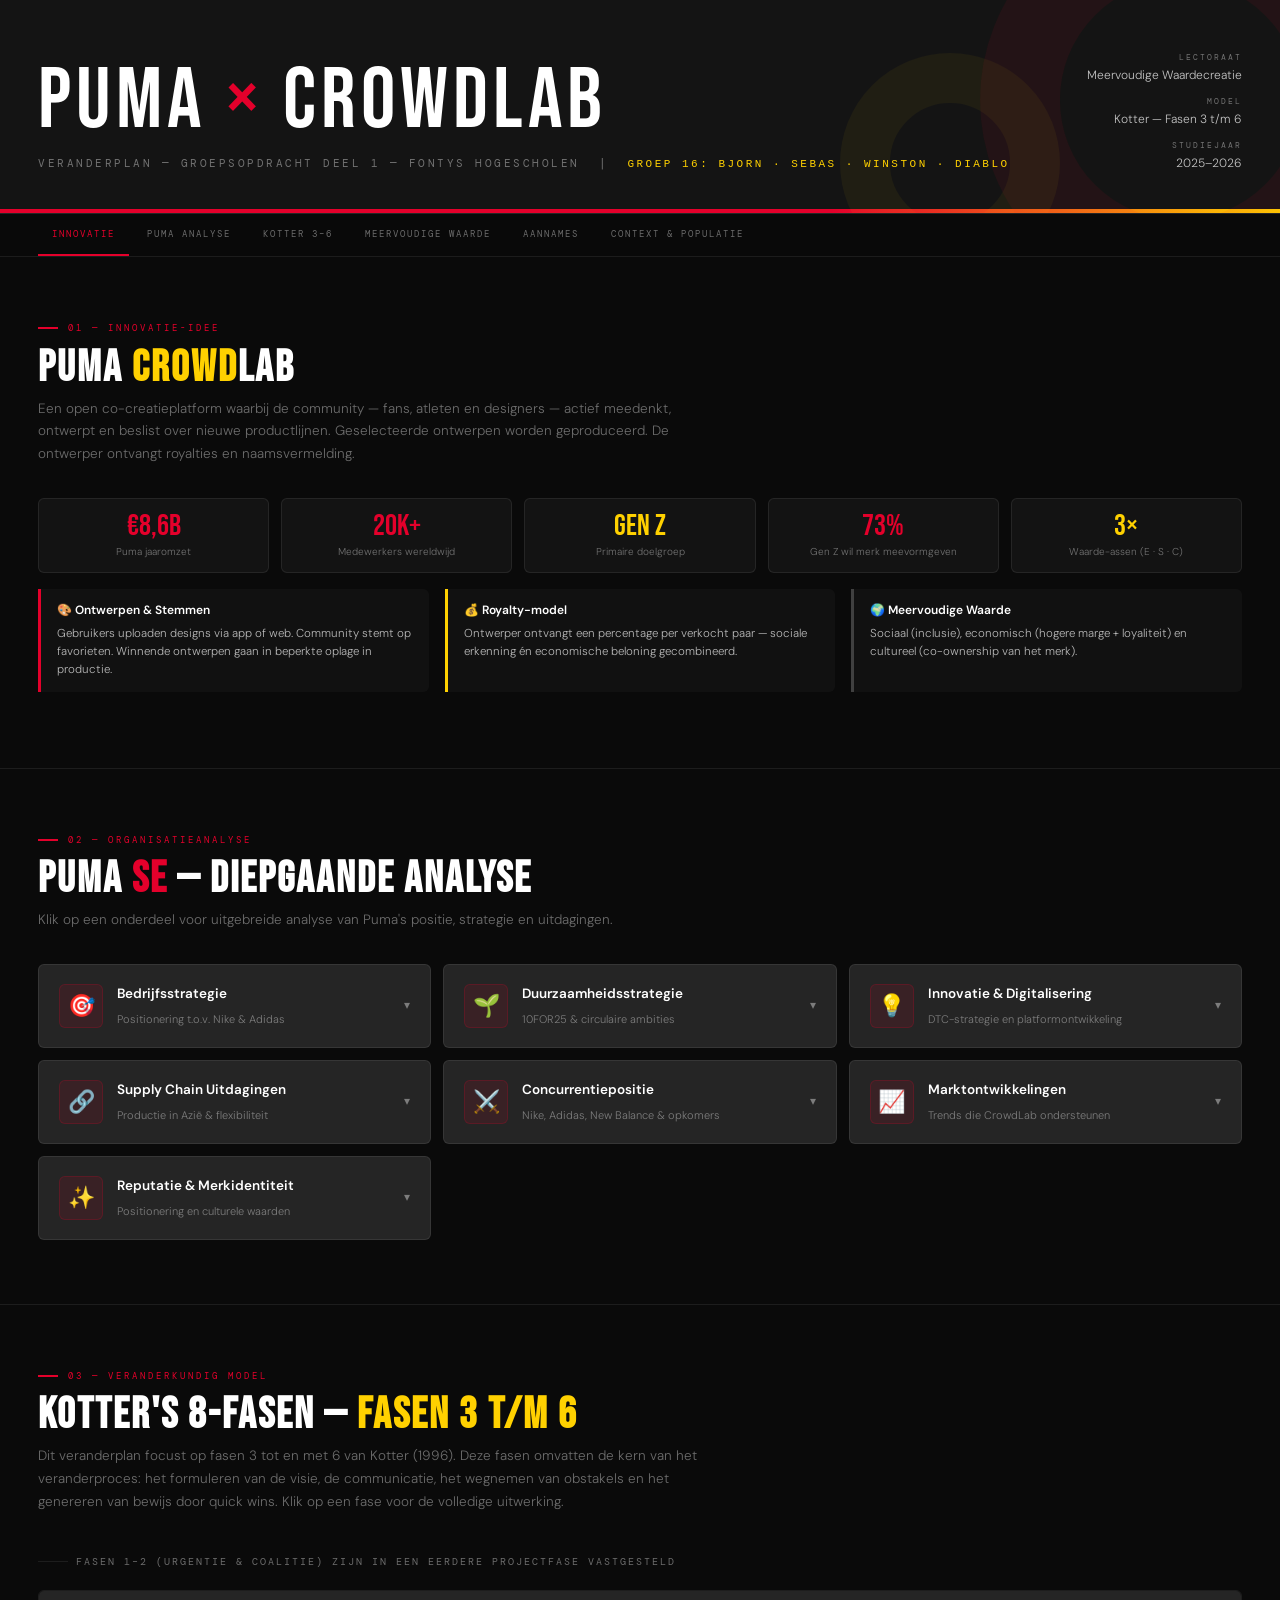
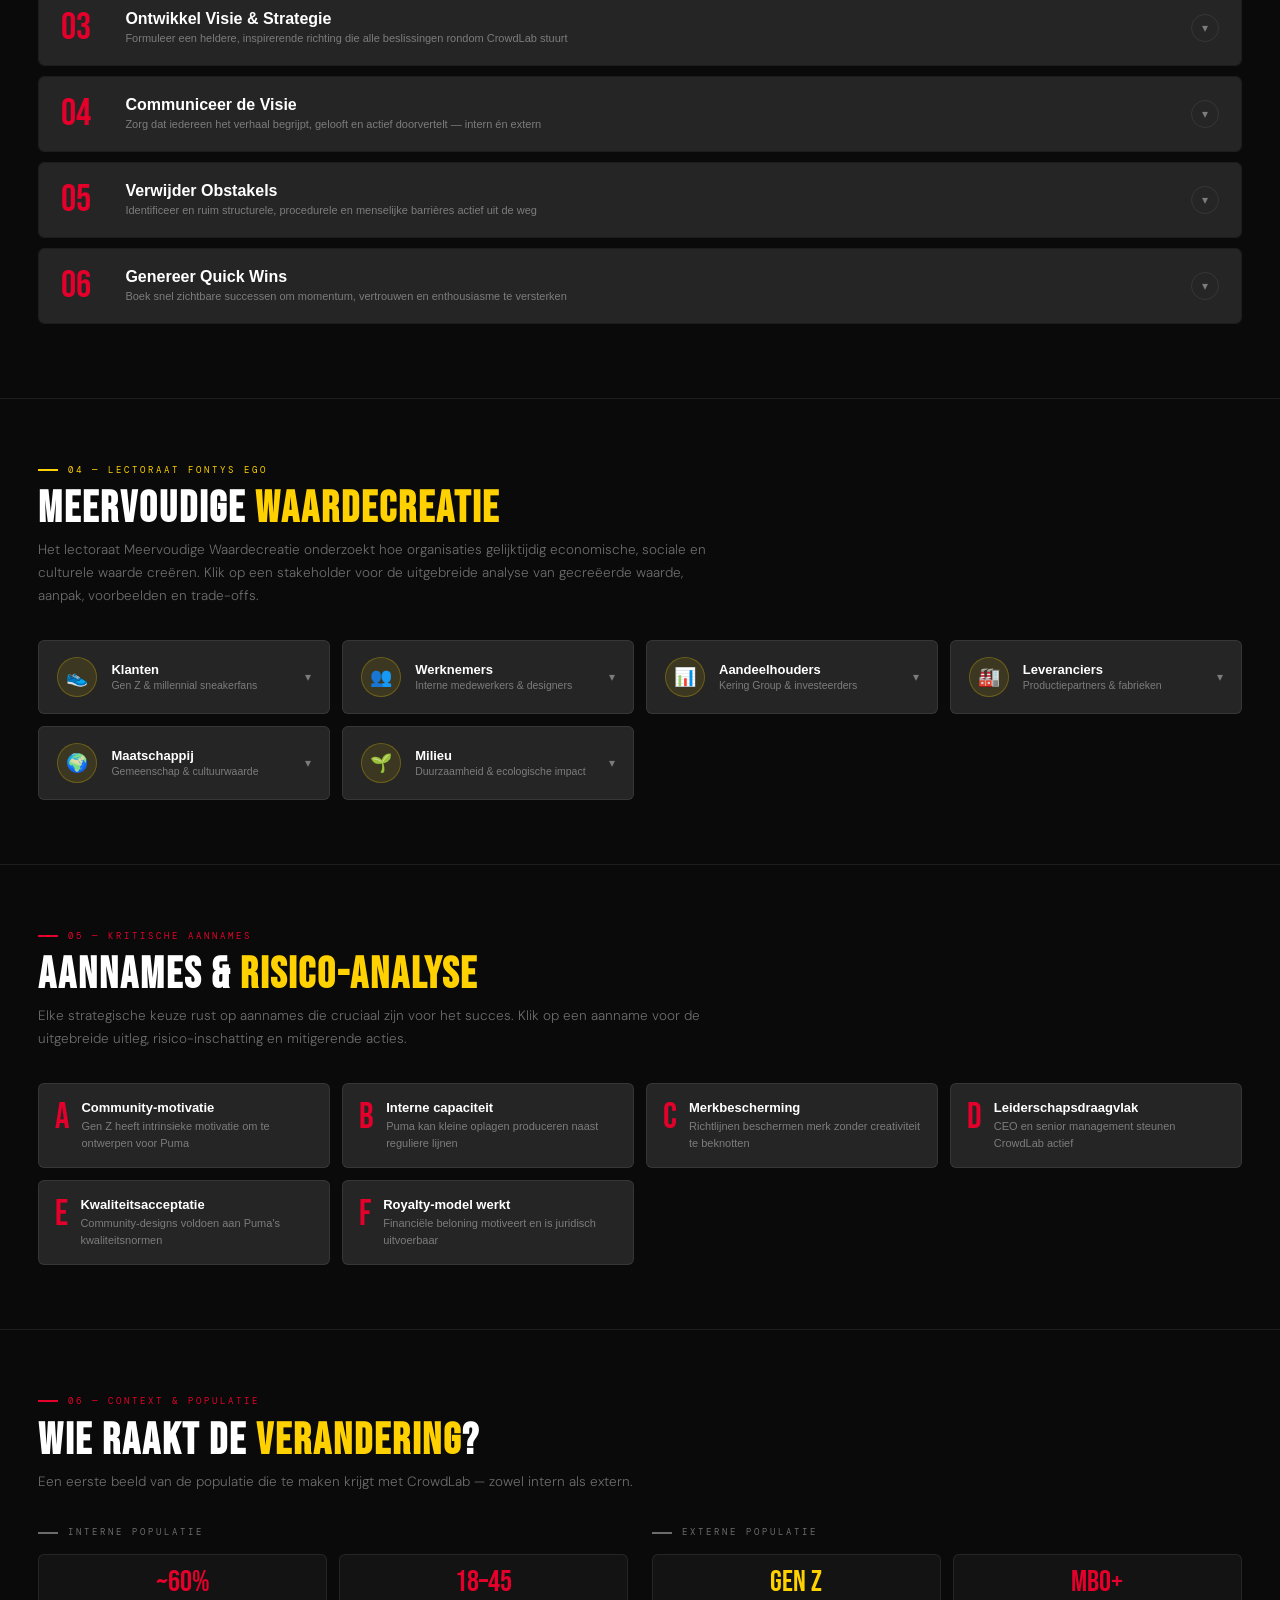
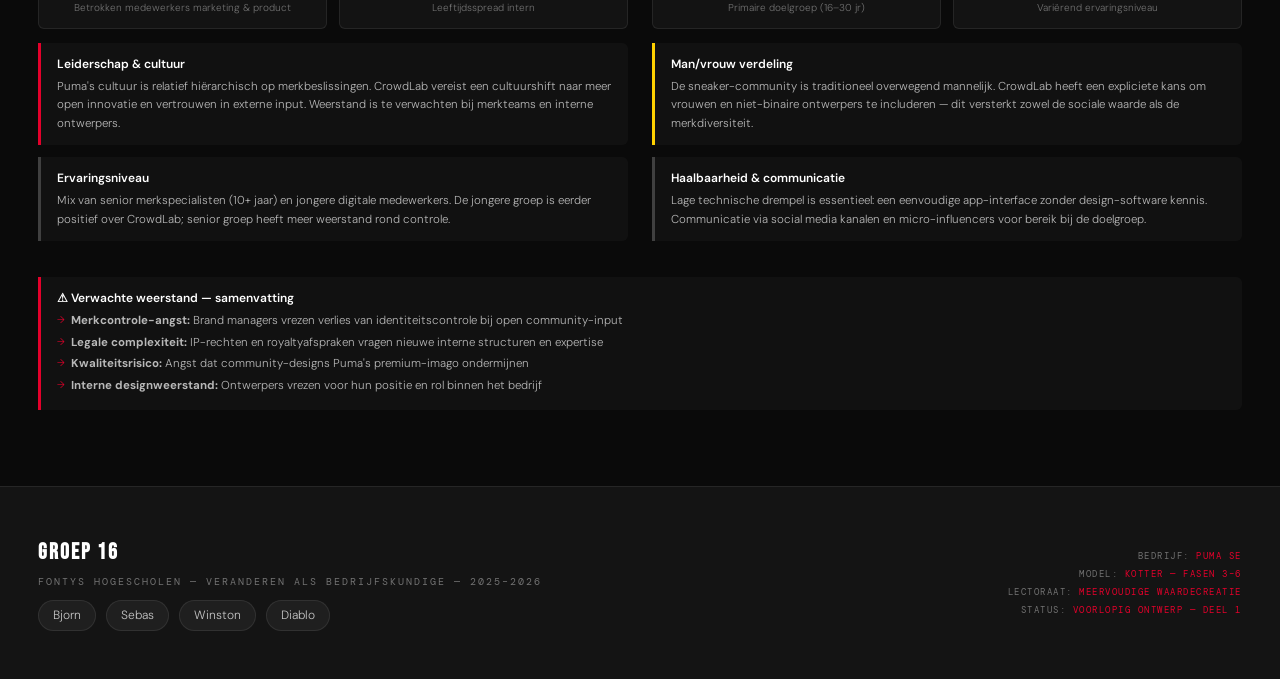
==== commit 0751c49a: "Update index.html" ====
--- a/index.html
+++ b/index.html
@@ -3,789 +3,1859 @@
 <head>
 <meta charset="UTF-8">
 <meta name="viewport" content="width=device-width, initial-scale=1.0">
-<title>PUMA × Co-Create — A3 Veranderplan</title>
+<title>PUMA CrowdLab — Veranderplan Groep 16</title>
 <link href="https://fonts.googleapis.com/css2?family=Bebas+Neue&family=DM+Sans:ital,wght@0,300;0,400;0,500;0,600;1,300&family=DM+Mono:wght@400;500&display=swap" rel="stylesheet">
 <style>
-  :root {
-    --red: #E4002B;
-    --dark: #0A0A0A;
-    --gray: #1A1A1A;
-    --mid: #2E2E2E;
-    --light: #F0EDE8;
-    --cream: #FAF8F5;
-    --yellow: #FFD100;
-    --muted: #888;
-  }
-
-  * { margin: 0; padding: 0; box-sizing: border-box; }
-
-  body {
-    background: #E8E5E0;
-    font-family: 'DM Sans', sans-serif;
-    color: var(--dark);
-    font-size: clamp(11px, 1.1vw, 13px);
-    line-height: 1.55;
-  }
-
-  .page {
-    width: min(1200px, 100%);
-    margin: clamp(16px, 3vw, 40px) auto;
-    background: var(--cream);
-  }
-
-  /* HEADER */
-  .header {
-    background: var(--dark);
-    color: white;
-    padding: clamp(20px, 3vw, 36px) clamp(20px, 4vw, 48px) clamp(18px, 2.5vw, 28px);
-    display: grid;
-    grid-template-columns: 1fr auto;
-    align-items: end;
-    gap: 16px;
-    position: relative;
-    overflow: hidden;
-  }
-  .header::before {
-    content:''; position:absolute; top:-60px; right:-60px;
-    width:280px; height:280px;
-    border:60px solid var(--red); border-radius:50%; opacity:.12;
-  }
-  .header::after {
-    content:''; position:absolute; bottom:-40px; right:160px;
-    width:160px; height:160px;
-    border:40px solid var(--yellow); border-radius:50%; opacity:.08;
-  }
-  .brand {
-    font-family:'Bebas Neue',sans-serif;
-    font-size: clamp(36px, 6vw, 72px);
-    letter-spacing:4px; line-height:1; color:white;
-  }
-  .brand span { color:var(--red); }
-  .tagline {
-    font-family:'DM Mono',monospace;
-    font-size: clamp(8px, 0.85vw, 11px);
-    color:var(--muted); letter-spacing:2px; text-transform:uppercase; margin-top:8px;
-  }
-  .header-meta { text-align:right; z-index:1; }
-  .meta-label {
-    font-family:'DM Mono',monospace; font-size:clamp(8px,0.75vw,10px);
-    color:var(--muted); letter-spacing:2px; text-transform:uppercase; margin-bottom:3px;
-  }
-  .meta-value { font-size:clamp(11px,1vw,13px); color:var(--light); font-weight:300; }
-  .red-stripe { height:5px; background:linear-gradient(90deg,var(--red) 60%,var(--yellow) 100%); }
-
-  /* GRID */
-  .grid {
-    display:grid;
-    grid-template-columns: repeat(3,1fr);
-    gap:3px; background:#C0BDB8; margin:3px;
-  }
-  .card { background:var(--cream); padding:clamp(14px,2.5vw,28px) clamp(14px,2.5vw,32px); }
-  .card-dark   { background:var(--gray); color:white; }
-  .card-red    { background:var(--red);  color:white; }
-  .card-yellow { background:var(--yellow); color:var(--dark); }
-  .card-span2  { grid-column:span 2; }
-  .card-span3  { grid-column:span 3; }
-
-  .sec-label {
-    font-family:'DM Mono',monospace; font-size:clamp(8px,0.75vw,9px);
-    letter-spacing:3px; text-transform:uppercase; color:var(--red);
-    margin-bottom:10px; display:flex; align-items:center; gap:8px;
-  }
-  .sec-label.lt { color:rgba(255,255,255,.45); }
-  .sec-label.dk { color:rgba(0,0,0,.5); }
-  .sec-label::before { content:''; display:inline-block; width:18px; height:2px; background:currentColor; }
-
-  .card-title {
-    font-family:'Bebas Neue',sans-serif;
-    font-size:clamp(20px,2.4vw,28px); letter-spacing:2px; line-height:1.05; margin-bottom:12px;
-  }
-  .card-body { font-size:clamp(11px,1vw,12.5px); line-height:1.65; font-weight:300; }
-
-  /* INNOVATION */
-  .inno-head {
-    font-family:'Bebas Neue',sans-serif;
-    font-size:clamp(32px,4.5vw,52px); letter-spacing:3px; line-height:1; margin-bottom:14px;
-  }
-  .inno-head em { color:var(--yellow); font-style:normal; }
-
-  /* PILLARS */
-  .pillars { display:flex; flex-direction:column; gap:9px; margin-top:12px; }
-  .pillar  { display:grid; grid-template-columns:26px 1fr; gap:9px; align-items:start; }
-  .pnum { font-family:'Bebas Neue',sans-serif; font-size:20px; color:var(--red); line-height:1; }
-  .pnum.lt { color:var(--yellow); }
-  .pillar-text strong { font-size:11.5px; font-weight:600; display:block; margin-bottom:2px; }
-  .pillar-text span   { font-size:11px; font-weight:300; opacity:.8; }
-
-  /* KOTTER GRID */
-  .kotter-grid {
-    display:grid;
-    grid-template-columns: repeat(4,1fr);
-    gap:5px; margin-top:14px;
-  }
-  .kphase {
-    padding:12px 14px; cursor:pointer;
-    transition: transform .15s ease, filter .15s ease, box-shadow .15s ease;
-    position:relative;
-    border:2px solid transparent;
-    border-radius:2px;
-  }
-  .kphase:hover {
-    transform:translateY(-3px);
-    filter:brightness(1.1);
-    border-color:rgba(255,255,255,.3);
-    box-shadow: 0 6px 20px rgba(0,0,0,.3);
-    z-index:2;
-  }
-  .kphase:active { transform:scale(.97); }
-  .knum {
-    font-family:'Bebas Neue',sans-serif;
-    font-size:clamp(20px,2.5vw,28px);
-    display:block; line-height:1; margin-bottom:4px;
-  }
-  .kphase strong { display:block; font-size:clamp(10px,0.9vw,11.5px); font-weight:600; margin-bottom:4px; line-height:1.2; }
-  .kphase p { font-size:clamp(9px,0.8vw,10.5px); font-weight:300; line-height:1.45; opacity:.8; }
-  .click-hint {
-    display:block; margin-top:8px;
-    font-family:'DM Mono',monospace; font-size:8.5px; letter-spacing:1.5px;
-    opacity:.4; text-transform:uppercase;
-  }
-
-  .kp0 { background:#252525; color:white; }
-  .kp1 { background:#2f1515; color:white; }
-  .kp2 { background:#3a1a1a; color:white; }
-  .kp3 { background:#4a1f1f; color:white; }
-  .kp4 { background:var(--red); color:white; }
-  .kp5 { background:#c4001f; color:white; }
-  .kp6 { background:var(--yellow); color:var(--dark); }
-  .kp7 { background:#e6bc00; color:var(--dark); }
-
-  /* MODAL */
-  .modal-overlay {
-    display:none; position:fixed; inset:0;
-    background:rgba(0,0,0,.75); z-index:1000;
-    align-items:center; justify-content:center;
-    padding:20px;
-    backdrop-filter: blur(4px);
-  }
-  .modal-overlay.open { display:flex; }
-  .modal {
-    background:var(--gray); color:white;
-    width:min(600px,100%); max-height:85vh; overflow-y:auto;
-    padding:clamp(22px,4vw,40px);
-    position:relative;
-    animation: modalIn .22s cubic-bezier(.22,.61,.36,1);
-  }
-  @keyframes modalIn {
-    from { opacity:0; transform:translateY(16px) scale(.96); }
-    to   { opacity:1; transform:none; }
-  }
-  .modal-close {
-    position:absolute; top:14px; right:16px;
-    background:none; border:none; color:var(--muted);
-    font-size:22px; cursor:pointer; line-height:1;
-    transition:color .15s; padding:4px;
-  }
-  .modal-close:hover { color:white; }
-  .modal-nav {
-    display:flex; justify-content:space-between; align-items:center;
-    margin-bottom:16px;
-  }
-  .modal-nav-btn {
-    background:rgba(255,255,255,.08); border:none; color:rgba(255,255,255,.6);
-    font-family:'DM Mono',monospace; font-size:10px; letter-spacing:1px;
-    padding:6px 12px; cursor:pointer; text-transform:uppercase;
-    transition:background .15s, color .15s;
-  }
-  .modal-nav-btn:hover { background:rgba(255,255,255,.15); color:white; }
-  .modal-nav-btn:disabled { opacity:.2; cursor:default; }
-  .modal-num {
-    font-family:'Bebas Neue',sans-serif;
-    font-size:clamp(48px,8vw,72px);
-    line-height:1; color:var(--red); margin-bottom:2px;
-  }
-  .modal-phase-name {
-    font-family:'Bebas Neue',sans-serif;
-    font-size:clamp(22px,3vw,30px);
-    letter-spacing:2px; line-height:1.1; margin-bottom:14px; color:white;
-  }
-  .modal-phase-name em { color:var(--yellow); font-style:normal; }
-  .modal-progress { margin-bottom:20px; height:3px; background:rgba(255,255,255,.08); }
-  .modal-progress-fill { height:100%; background:linear-gradient(90deg,var(--red),var(--yellow)); transition:width .35s ease; }
-  .modal-body { font-size:clamp(12px,1.1vw,13.5px); font-weight:300; line-height:1.7; color:rgba(255,255,255,.8); }
-  .modal-body strong { color:white; font-weight:600; }
-  .modal-body em { color:var(--yellow); font-style:italic; }
-  .modal-section { margin-top:16px; padding-top:14px; border-top:1px solid rgba(255,255,255,.1); }
-  .modal-section-label {
-    font-family:'DM Mono',monospace; font-size:9px; letter-spacing:2px;
-    text-transform:uppercase; color:var(--yellow); margin-bottom:8px;
-  }
-  .modal-list { list-style:none; display:flex; flex-direction:column; gap:6px; }
-  .modal-list li { display:flex; gap:10px; font-size:12.5px; }
-  .modal-list li::before { content:'→'; color:var(--red); flex-shrink:0; margin-top:1px; }
-  .modal-tag {
-    display:inline-block; background:rgba(255,255,255,.07);
-    font-family:'DM Mono',monospace; font-size:9.5px; padding:4px 10px;
-    letter-spacing:1px; margin-right:5px; margin-top:5px;
-  }
-
-  /* POPULATION */
-  .pop-grid { display:grid; grid-template-columns:1fr 1fr; gap:7px; margin-top:12px; }
-  .pop-item { padding:9px 12px; background:rgba(0,0,0,.07); border-left:3px solid var(--red); }
-  .pop-item.yl { border-color:rgba(0,0,0,.3); }
-  .pop-stat { font-family:'Bebas Neue',sans-serif; font-size:clamp(20px,2.5vw,26px); color:var(--red); line-height:1; }
-  .pop-stat.dk { color:var(--dark); }
-  .pop-desc { font-size:10.5px; font-weight:300; opacity:.75; margin-top:2px; }
-
-  /* LECT BOX */
-  .lect-box { margin-top:12px; border:1.5px solid rgba(255,255,255,.15); padding:12px 14px; }
-  .lect-name { font-family:'Bebas Neue',sans-serif; font-size:17px; color:var(--yellow); letter-spacing:1px; margin-bottom:6px; }
-
-  /* RESIST */
-  .resist-list { margin-top:12px; display:flex; flex-direction:column; gap:7px; }
-  .resist-item { display:flex; gap:9px; align-items:start; }
-  .resist-icon {
-    width:20px; height:20px; background:rgba(0,0,0,.1);
-    border-radius:50%; display:flex; align-items:center; justify-content:center;
-    font-size:10px; flex-shrink:0; margin-top:1px;
-  }
-  .resist-text strong { font-weight:600; display:block; font-size:11px; }
-  .resist-text { font-size:11px; font-weight:300; line-height:1.5; }
-
-  /* ASSUMPTION */
-  .assumption { margin-top:12px; padding:11px 13px; background:rgba(255,209,0,.12); border-left:3px solid var(--yellow); }
-  .assumption.dk { background:rgba(0,0,0,.2); border-color:rgba(255,255,255,.15); }
-  .assumption p { font-size:11px; font-style:italic; line-height:1.55; font-weight:300; }
-
-  hr.div { border:none; border-top:1px solid rgba(255,255,255,.08); margin:12px 0; }
-  hr.div-light { border:none; border-top:1px solid #ddd; margin:12px 0; }
-
-  /* FOOTER */
-  .footer {
-    background:var(--dark); color:white;
-    padding:clamp(14px,2vw,20px) clamp(16px,3.5vw,48px);
-    display:flex; flex-wrap:wrap; justify-content:space-between; align-items:center;
-    gap:12px; margin:3px;
-  }
-  .footer-left {
-    font-family:'DM Mono',monospace; font-size:clamp(8px,.8vw,10px);
-    color:var(--muted); letter-spacing:2px; text-transform:uppercase;
-  }
-  .footer-right { display:flex; flex-wrap:wrap; gap:clamp(10px,2vw,28px); }
-  .footer-tag { font-family:'DM Mono',monospace; font-size:clamp(8px,.8vw,10px); color:var(--muted); letter-spacing:1px; }
-  .footer-tag span { color:var(--red); }
-
-  /* RESPONSIVE */
-  @media (max-width: 900px) {
-    .grid { grid-template-columns:1fr 1fr; }
-    .card-span2 { grid-column:span 2; }
-    .card-span3 { grid-column:span 2; }
-    .kotter-grid { grid-template-columns:repeat(2,1fr); }
-  }
-  @media (max-width: 600px) {
-    .grid { grid-template-columns:1fr; }
-    .card-span2 { grid-column:span 1; }
-    .card-span3 { grid-column:span 1; }
-    .header { grid-template-columns:1fr; }
-    .header-meta { text-align:left; }
-    .kotter-grid { grid-template-columns:1fr 1fr; }
-  }
+/* ============================================================
+   RESET & ROOT VARIABLES
+   ============================================================ */
+*, *::before, *::after { margin: 0; padding: 0; box-sizing: border-box; }
+
+:root {
+  --red:    #E4002B;
+  --red-dk: #b5001e;
+  --dark:   #0A0A0A;
+  --gray:   #141414;
+  --mid:    #1f1f1f;
+  --card:   #252525;
+  --border: rgba(255,255,255,0.08);
+  --yellow: #FFD100;
+  --cream:  #F8F6F2;
+  --text:   rgba(255,255,255,0.82);
+  --muted:  rgba(255,255,255,0.4);
+  --radius: 6px;
+  --shadow: 0 4px 24px rgba(0,0,0,0.5);
+  --trans:  all 0.25s cubic-bezier(0.4,0,0.2,1);
+}
+
+html { scroll-behavior: smooth; }
+
+body {
+  background: var(--dark);
+  font-family: 'DM Sans', sans-serif;
+  color: var(--text);
+  font-size: clamp(12px, 1.15vw, 14px);
+  line-height: 1.6;
+  min-height: 100vh;
+}
+
+/* ============================================================
+   LAYOUT
+   ============================================================ */
+.container {
+  width: 100%;
+  max-width: 1320px;
+  margin: 0 auto;
+  padding: 0 clamp(16px, 3vw, 48px);
+}
+
+section { padding: clamp(32px, 5vw, 64px) 0; }
+section + section { border-top: 1px solid var(--border); }
+
+/* ============================================================
+   TYPOGRAPHY UTILITIES
+   ============================================================ */
+.label {
+  font-family: 'DM Mono', monospace;
+  font-size: 9px;
+  letter-spacing: 3px;
+  text-transform: uppercase;
+  color: var(--red);
+  display: flex; align-items: center; gap: 10px;
+  margin-bottom: 10px;
+}
+.label::before { content:''; width:20px; height:2px; background:var(--red); flex-shrink:0; }
+.label.yellow { color: var(--yellow); }
+.label.yellow::before { background: var(--yellow); }
+.label.muted { color: var(--muted); }
+.label.muted::before { background: var(--muted); }
+
+.section-title {
+  font-family: 'Bebas Neue', sans-serif;
+  font-size: clamp(28px, 4vw, 44px);
+  letter-spacing: 2px;
+  line-height: 1;
+  color: white;
+  margin-bottom: 8px;
+}
+.section-title em { color: var(--yellow); font-style: normal; }
+.section-title span { color: var(--red); }
+
+.section-intro {
+  font-size: clamp(12px, 1.1vw, 13.5px);
+  color: var(--muted);
+  max-width: 680px;
+  margin-bottom: 32px;
+  font-weight: 300;
+  line-height: 1.7;
+}
+
+/* ============================================================
+   HEADER
+   ============================================================ */
+header {
+  background: var(--gray);
+  border-bottom: 1px solid var(--border);
+  position: relative;
+  overflow: hidden;
+}
+header::before {
+  content:''; position:absolute; top:-100px; right:-100px;
+  width:400px; height:400px;
+  border:80px solid var(--red); border-radius:50%; opacity:0.07;
+  pointer-events:none;
+}
+header::after {
+  content:''; position:absolute; bottom:-60px; right:220px;
+  width:220px; height:220px;
+  border:50px solid var(--yellow); border-radius:50%; opacity:0.05;
+  pointer-events:none;
+}
+.header-inner {
+  display: grid;
+  grid-template-columns: 1fr auto;
+  align-items: end;
+  gap: 24px;
+  padding: clamp(28px,4vw,52px) clamp(16px,3vw,48px) clamp(20px,3vw,36px);
+  position: relative; z-index:1;
+}
+.brand {
+  font-family: 'Bebas Neue', sans-serif;
+  font-size: clamp(42px, 7vw, 86px);
+  letter-spacing: 5px;
+  line-height: 1;
+  color: white;
+}
+.brand span { color: var(--red); }
+.brand-sub {
+  font-family: 'DM Mono', monospace;
+  font-size: clamp(9px, 0.9vw, 11px);
+  color: var(--muted);
+  letter-spacing: 2.5px;
+  text-transform: uppercase;
+  margin-top: 10px;
+}
+.brand-sub strong {
+  color: var(--yellow);
+  font-weight: 500;
+}
+.header-meta { text-align: right; }
+.meta-item { margin-bottom: 10px; }
+.meta-item:last-child { margin-bottom: 0; }
+.meta-k {
+  font-family: 'DM Mono', monospace;
+  font-size: 8px; letter-spacing: 2px;
+  text-transform: uppercase; color: var(--muted);
+  margin-bottom: 2px;
+}
+.meta-v { font-size: 12px; color: rgba(255,255,255,0.75); font-weight: 300; }
+.red-bar {
+  height: 4px;
+  background: linear-gradient(90deg, var(--red) 0%, var(--red) 65%, var(--yellow) 100%);
+}
+
+/* ============================================================
+   NAV BAR
+   ============================================================ */
+nav {
+  background: rgba(10,10,10,0.97);
+  border-bottom: 1px solid var(--border);
+  position: sticky; top: 0; z-index: 100;
+  backdrop-filter: blur(12px);
+}
+.nav-inner {
+  display: flex; align-items: center; gap: 4px;
+  padding: 0 clamp(16px,3vw,48px);
+  overflow-x: auto;
+}
+.nav-inner::-webkit-scrollbar { display:none; }
+.nav-btn {
+  font-family: 'DM Mono', monospace;
+  font-size: 9px; letter-spacing: 2px;
+  text-transform: uppercase; color: var(--muted);
+  background: none; border: none; cursor: pointer;
+  padding: 14px 14px;
+  white-space: nowrap;
+  border-bottom: 2px solid transparent;
+  transition: var(--trans);
+}
+.nav-btn:hover { color: white; }
+.nav-btn.active { color: var(--red); border-bottom-color: var(--red); }
+
+/* ============================================================
+   CARDS & PANELS
+   ============================================================ */
+.card {
+  background: var(--card);
+  border: 1px solid var(--border);
+  border-radius: var(--radius);
+  overflow: hidden;
+  transition: var(--trans);
+}
+.card:hover { border-color: rgba(255,255,255,0.14); box-shadow: var(--shadow); }
+
+/* ============================================================
+   ACCORDION / EXPAND SYSTEM
+   ============================================================ */
+.acc-item {
+  border: 1px solid var(--border);
+  border-radius: var(--radius);
+  overflow: hidden;
+  margin-bottom: 8px;
+  transition: var(--trans);
+}
+.acc-item:hover { border-color: rgba(255,255,255,0.15); }
+.acc-item.open { border-color: var(--red); }
+
+.acc-trigger {
+  width: 100%; background: var(--card);
+  border: none; cursor: pointer; color: white;
+  padding: 16px 20px;
+  display: flex; align-items: center; gap: 14px;
+  text-align: left;
+  transition: var(--trans);
+}
+.acc-trigger:hover { background: #2e2e2e; }
+.acc-item.open .acc-trigger { background: #2a0a12; }
+
+.acc-num {
+  font-family: 'Bebas Neue', sans-serif;
+  font-size: clamp(22px, 3vw, 30px);
+  line-height: 1;
+  color: var(--red);
+  flex-shrink: 0;
+  width: 42px;
+}
+.acc-head { flex: 1; text-align: left; }
+.acc-head strong {
+  display: block;
+  font-size: clamp(13px, 1.3vw, 15px);
+  font-weight: 600; color: white;
+  margin-bottom: 2px;
+}
+.acc-head span {
+  font-size: 11px; color: var(--muted);
+  font-weight: 300;
+}
+.acc-arrow {
+  width: 28px; height: 28px;
+  border: 1px solid var(--border);
+  border-radius: 50%;
+  display: flex; align-items: center; justify-content: center;
+  font-size: 12px; color: var(--muted);
+  transition: transform 0.3s ease, background 0.2s;
+  flex-shrink: 0;
+}
+.acc-item.open .acc-arrow {
+  transform: rotate(180deg);
+  background: var(--red); border-color: var(--red); color: white;
+}
+
+.acc-body {
+  max-height: 0; overflow: hidden;
+  transition: max-height 0.45s cubic-bezier(0.4,0,0.2,1);
+  background: #1a1a1a;
+}
+.acc-body-inner {
+  padding: 20px 24px 24px;
+  border-top: 1px solid var(--border);
+}
+
+/* ============================================================
+   GRID LAYOUTS
+   ============================================================ */
+.grid-2 { display: grid; grid-template-columns: 1fr 1fr; gap: 16px; }
+.grid-3 { display: grid; grid-template-columns: repeat(3,1fr); gap: 16px; }
+.grid-4 { display: grid; grid-template-columns: repeat(4,1fr); gap: 12px; }
+
+/* ============================================================
+   TAGS / BADGES
+   ============================================================ */
+.tag {
+  display: inline-block;
+  font-family: 'DM Mono', monospace;
+  font-size: 9px; letter-spacing: 1.5px;
+  text-transform: uppercase; padding: 4px 10px;
+  border: 1px solid var(--border);
+  color: var(--muted);
+  margin: 3px 3px 3px 0;
+}
+.tag.red { border-color: var(--red); color: var(--red); }
+.tag.yellow { border-color: var(--yellow); color: var(--yellow); }
+
+/* ============================================================
+   INFO BLOCKS
+   ============================================================ */
+.info-block {
+  background: rgba(255,255,255,0.03);
+  border-left: 3px solid var(--red);
+  padding: 12px 16px;
+  margin-bottom: 12px;
+  border-radius: 0 var(--radius) var(--radius) 0;
+}
+.info-block.yellow { border-left-color: var(--yellow); }
+.info-block.muted  { border-left-color: rgba(255,255,255,0.2); }
+.info-block h4 {
+  font-size: 12px; font-weight: 600; color: white;
+  margin-bottom: 4px;
+}
+.info-block p, .info-block li {
+  font-size: 11.5px; color: rgba(255,255,255,0.7);
+  font-weight: 300; line-height: 1.6;
+}
+.info-block ul { list-style: none; padding: 0; }
+.info-block ul li { padding-left: 14px; position: relative; margin-bottom: 3px; }
+.info-block ul li::before { content:'→'; position:absolute; left:0; color:var(--red); font-size:10px; }
+
+.stat-row { display: flex; gap: 12px; flex-wrap: wrap; margin: 14px 0; }
+.stat-box {
+  flex: 1; min-width: 100px;
+  background: rgba(255,255,255,0.04);
+  border: 1px solid var(--border);
+  border-radius: var(--radius);
+  padding: 12px 14px; text-align: center;
+}
+.stat-box .val {
+  font-family: 'Bebas Neue', sans-serif;
+  font-size: clamp(22px,3vw,30px);
+  color: var(--red); line-height: 1;
+  display: block; margin-bottom: 3px;
+}
+.stat-box .val.y { color: var(--yellow); }
+.stat-box .desc { font-size: 10px; color: var(--muted); font-weight: 300; }
+
+/* ============================================================
+   STAKEHOLDER CARDS
+   ============================================================ */
+.stakeholder-grid {
+  display: grid;
+  grid-template-columns: repeat(auto-fill, minmax(280px, 1fr));
+  gap: 12px;
+  margin-top: 16px;
+}
+.sh-card {
+  background: var(--card);
+  border: 1px solid var(--border);
+  border-radius: var(--radius);
+  overflow: hidden;
+  cursor: pointer;
+  transition: var(--trans);
+}
+.sh-card:hover { border-color: rgba(255,255,255,0.18); transform: translateY(-2px); box-shadow: var(--shadow); }
+.sh-card.open { border-color: var(--yellow); }
+
+.sh-trigger {
+  display: flex; align-items: center; gap: 14px;
+  padding: 16px 18px; background: none; border: none;
+  width: 100%; cursor: pointer; color: white; text-align: left;
+}
+.sh-icon {
+  width: 40px; height: 40px;
+  background: rgba(255,209,0,0.1);
+  border: 1px solid rgba(255,209,0,0.25);
+  border-radius: 50%;
+  display: flex; align-items: center; justify-content: center;
+  font-size: 18px; flex-shrink: 0;
+}
+.sh-title { flex: 1; }
+.sh-title strong { display: block; font-size: 13px; font-weight: 600; color: white; }
+.sh-title span { font-size: 10.5px; color: var(--muted); font-weight: 300; }
+.sh-arrow {
+  font-size: 12px; color: var(--muted);
+  transition: transform 0.3s;
+}
+.sh-card.open .sh-arrow { transform: rotate(180deg); color: var(--yellow); }
+
+.sh-body {
+  max-height: 0; overflow: hidden;
+  transition: max-height 0.4s cubic-bezier(0.4,0,0.2,1);
+  border-top: 0px solid var(--border);
+}
+.sh-card.open .sh-body { border-top: 1px solid var(--border); }
+.sh-body-inner { padding: 16px 18px 18px; }
+
+.sh-section { margin-bottom: 12px; }
+.sh-section:last-child { margin-bottom: 0; }
+.sh-section-label {
+  font-family: 'DM Mono', monospace;
+  font-size: 8.5px; letter-spacing: 2px; text-transform: uppercase;
+  color: var(--yellow); margin-bottom: 6px;
+}
+.sh-section p, .sh-section li {
+  font-size: 11.5px; color: rgba(255,255,255,0.7);
+  font-weight: 300; line-height: 1.6;
+}
+.sh-section ul { list-style: none; }
+.sh-section ul li { padding-left: 14px; position: relative; margin-bottom: 3px; }
+.sh-section ul li::before { content:'·'; position:absolute; left:2px; color:var(--yellow); }
+.tension {
+  background: rgba(228,0,43,0.08);
+  border: 1px solid rgba(228,0,43,0.2);
+  border-radius: 4px;
+  padding: 8px 12px;
+  font-size: 11px; color: rgba(255,180,180,0.8);
+  font-weight: 300; margin-top: 8px;
+}
+.tension::before { content:'⚡ Spanning: '; font-weight:600; color:#ff6b6b; }
+
+/* ============================================================
+   ASSUMPTION CARDS
+   ============================================================ */
+.assumption-grid {
+  display: grid;
+  grid-template-columns: repeat(auto-fill, minmax(260px, 1fr));
+  gap: 12px;
+  margin-top: 16px;
+}
+.ass-card {
+  background: var(--card);
+  border: 1px solid var(--border);
+  border-radius: var(--radius);
+  overflow: hidden;
+  cursor: pointer;
+  transition: var(--trans);
+}
+.ass-card:hover { transform: translateY(-2px); box-shadow: var(--shadow); }
+.ass-card.open { border-color: rgba(255,209,0,0.4); }
+
+.ass-trigger {
+  display: flex; align-items: flex-start; gap: 12px;
+  padding: 16px; background: none; border: none;
+  width: 100%; cursor: pointer; text-align: left;
+}
+.ass-letter {
+  font-family: 'Bebas Neue', sans-serif;
+  font-size: 36px; line-height: 1;
+  color: var(--red); flex-shrink: 0;
+}
+.ass-card.open .ass-letter { color: var(--yellow); }
+.ass-info { flex: 1; }
+.ass-info strong { display: block; font-size: 13px; font-weight: 600; color: white; margin-bottom: 3px; }
+.ass-info span { font-size: 11px; color: var(--muted); font-weight: 300; line-height: 1.5; }
+.ass-body {
+  max-height: 0; overflow: hidden;
+  transition: max-height 0.4s cubic-bezier(0.4,0,0.2,1);
+}
+.ass-body-inner {
+  border-top: 1px solid var(--border);
+  padding: 14px 16px 16px;
+}
+.risk-level {
+  display: inline-flex; align-items: center; gap: 6px;
+  font-family: 'DM Mono', monospace; font-size: 9px; letter-spacing: 1.5px;
+  text-transform: uppercase; padding: 4px 10px;
+  border-radius: 2px; margin-bottom: 10px;
+}
+.risk-high   { background: rgba(228,0,43,0.15); color: #ff6b6b; border: 1px solid rgba(228,0,43,0.3); }
+.risk-medium { background: rgba(255,209,0,0.1);  color: var(--yellow); border: 1px solid rgba(255,209,0,0.25); }
+.risk-low    { background: rgba(100,200,100,0.1); color: #7ecf7e; border: 1px solid rgba(100,200,100,0.25); }
+.ass-sub-label {
+  font-family: 'DM Mono', monospace; font-size: 8.5px;
+  letter-spacing: 2px; text-transform: uppercase;
+  color: var(--muted); margin: 10px 0 5px;
+}
+.ass-body-inner p, .ass-body-inner li {
+  font-size: 11.5px; color: rgba(255,255,255,0.7);
+  font-weight: 300; line-height: 1.6;
+}
+.ass-body-inner ul { list-style: none; }
+.ass-body-inner ul li { padding-left: 14px; position: relative; margin-bottom: 3px; }
+.ass-body-inner ul li::before { content:'→'; position:absolute; left:0; color:var(--red); font-size:10px; }
+
+/* ============================================================
+   PUMA ANALYSE CARDS
+   ============================================================ */
+.analyse-grid {
+  display: grid;
+  grid-template-columns: repeat(auto-fill, minmax(300px, 1fr));
+  gap: 12px;
+  margin-top: 16px;
+}
+.ana-card {
+  background: var(--card);
+  border: 1px solid var(--border);
+  border-radius: var(--radius);
+  overflow: hidden;
+  cursor: pointer;
+  transition: var(--trans);
+}
+.ana-card:hover { border-color: rgba(255,255,255,0.15); transform: translateY(-2px); box-shadow: var(--shadow); }
+.ana-card.open { border-color: var(--red); }
+.ana-trigger {
+  display: flex; align-items: center; gap: 14px;
+  padding: 18px 20px; background: none; border: none;
+  width: 100%; cursor: pointer; color: white; text-align: left;
+}
+.ana-icon {
+  font-size: 22px; flex-shrink: 0;
+  width: 44px; height: 44px;
+  background: rgba(228,0,43,0.1); border: 1px solid rgba(228,0,43,0.2);
+  border-radius: var(--radius);
+  display: flex; align-items: center; justify-content: center;
+}
+.ana-head { flex: 1; }
+.ana-head strong { display: block; font-size: 13.5px; font-weight: 600; color: white; margin-bottom: 2px; }
+.ana-head span { font-size: 11px; color: var(--muted); font-weight: 300; }
+.ana-arrow { font-size: 12px; color: var(--muted); transition: transform 0.3s; }
+.ana-card.open .ana-arrow { transform: rotate(180deg); color: var(--red); }
+.ana-body { max-height: 0; overflow: hidden; transition: max-height 0.45s cubic-bezier(0.4,0,0.2,1); }
+.ana-body-inner {
+  border-top: 1px solid var(--border);
+  padding: 18px 20px 20px;
+}
+.ana-body-inner p, .ana-body-inner li {
+  font-size: 12px; color: rgba(255,255,255,0.72);
+  font-weight: 300; line-height: 1.7;
+}
+.ana-body-inner ul { list-style: none; margin-top: 8px; }
+.ana-body-inner ul li { padding-left: 16px; position: relative; margin-bottom: 5px; }
+.ana-body-inner ul li::before { content:'→'; position:absolute; left:0; color:var(--red); font-size:10px; margin-top:2px; }
+.ana-body-inner h4 { font-size: 12px; font-weight: 600; color: white; margin: 12px 0 5px; }
+
+/* ============================================================
+   KOTTER FASEN (3-6)
+   ============================================================ */
+.fase-badge {
+  display: inline-flex; align-items: center; gap: 8px;
+  font-family: 'DM Mono', monospace;
+  font-size: 10px; letter-spacing: 2px; text-transform: uppercase;
+  color: var(--muted); margin-bottom: 20px;
+}
+.fase-badge::before {
+  content:''; display:block; height:1px; width:30px; background:var(--border);
+}
+
+.kotter-acc .acc-item { margin-bottom: 10px; }
+.kotter-acc .acc-trigger { padding: 18px 22px; }
+.kotter-acc .acc-num { font-size: clamp(26px, 3.5vw, 38px); width: 50px; }
+.kotter-acc .acc-head strong { font-size: clamp(14px, 1.5vw, 16px); }
+
+.kotter-sub-grid {
+  display: grid; grid-template-columns: 1fr 1fr; gap: 10px;
+  margin: 12px 0;
+}
+.kotter-sub {
+  background: rgba(255,255,255,0.03);
+  border: 1px solid var(--border);
+  border-radius: 4px;
+  padding: 12px 14px;
+}
+.kotter-sub-title {
+  font-family: 'DM Mono', monospace; font-size: 8.5px;
+  letter-spacing: 2px; text-transform: uppercase;
+  color: var(--red); margin-bottom: 7px;
+}
+.kotter-sub p, .kotter-sub li {
+  font-size: 11.5px; color: rgba(255,255,255,0.65);
+  font-weight: 300; line-height: 1.6;
+}
+.kotter-sub ul { list-style: none; }
+.kotter-sub ul li { padding-left: 13px; position: relative; margin-bottom: 3px; }
+.kotter-sub ul li::before { content:'·'; position:absolute; left:2px; color:var(--red); }
+
+.timeline-bar {
+  display: flex; gap: 3px; margin: 14px 0;
+  border-radius: 3px; overflow: hidden;
+}
+.tl-seg {
+  flex: 1; padding: 8px 10px;
+  font-family: 'DM Mono', monospace;
+  font-size: 9px; letter-spacing: 1px; color: rgba(255,255,255,0.5);
+  text-align: center;
+}
+.tl-0 { background:#1e1e1e; }
+.tl-1 { background:rgba(228,0,43,0.15); color: rgba(255,120,120,0.8); }
+.tl-2 { background:rgba(228,0,43,0.25); color: rgba(255,140,140,0.9); }
+.tl-3 { background:rgba(228,0,43,0.4);  color: white; }
+
+/* ============================================================
+   FOOTER
+   ============================================================ */
+footer {
+  background: var(--gray);
+  border-top: 1px solid var(--border);
+  padding: clamp(24px,4vw,48px) 0;
+}
+.footer-inner {
+  display: flex; flex-wrap: wrap;
+  justify-content: space-between; align-items: center; gap: 24px;
+}
+.footer-team h3 {
+  font-family: 'Bebas Neue', sans-serif;
+  font-size: 22px; letter-spacing: 2px;
+  color: white; margin-bottom: 4px;
+}
+.footer-team p {
+  font-family: 'DM Mono', monospace;
+  font-size: 10px; letter-spacing: 2px; text-transform: uppercase;
+  color: var(--muted);
+}
+.footer-members {
+  display: flex; gap: 10px; flex-wrap: wrap; margin-top: 10px;
+}
+.member-pill {
+  background: rgba(255,255,255,0.05);
+  border: 1px solid var(--border);
+  border-radius: 20px;
+  padding: 5px 14px;
+  font-size: 12px; color: rgba(255,255,255,0.75); font-weight: 300;
+}
+.footer-meta {
+  text-align: right;
+  font-family: 'DM Mono', monospace;
+  font-size: 9px; letter-spacing: 1.5px; text-transform: uppercase;
+  color: var(--muted); line-height: 2;
+}
+.footer-meta span { color: var(--red); }
+
+/* ============================================================
+   RESPONSIVE
+   ============================================================ */
+@media (max-width: 900px) {
+  .header-inner { grid-template-columns: 1fr; }
+  .header-meta { text-align: left; }
+  .grid-2, .grid-3, .grid-4 { grid-template-columns: 1fr; }
+  .kotter-sub-grid { grid-template-columns: 1fr; }
+  .footer-meta { text-align: left; }
+}
+@media (max-width: 600px) {
+  .stakeholder-grid,
+  .assumption-grid,
+  .analyse-grid { grid-template-columns: 1fr; }
+  .timeline-bar { flex-direction: column; }
+}
 </style>
 </head>
 <body>
 
-<div class="page">
-
-  <!-- HEADER -->
-  <div class="header">
+<!-- ============================================================
+     HEADER
+     ============================================================ -->
+<header>
+  <div class="header-inner">
     <div>
-      <div class="brand">PUMA <span>×</span> CO-CREATE</div>
-      <div class="tagline">Groepsopdracht Deel 1 — Veranderen als Bedrijfskundige — Fontys Hogescholen</div>
+      <div class="brand">PUMA <span>×</span> CROWDLAB</div>
+      <div class="brand-sub">
+        Veranderplan — Groepsopdracht Deel 1 — Fontys Hogescholen &nbsp;|&nbsp;
+        <strong>Groep 16: Bjorn · Sebas · Winston · Diablo</strong>
+      </div>
     </div>
     <div class="header-meta">
-      <div class="meta-label">Lectoraat</div>
-      <div class="meta-value">Meervoudige Waardecreatie</div>
-      <div style="margin-top:10px" class="meta-label">Studiejaar</div>
-      <div class="meta-value">2025–2026</div>
-      <div style="margin-top:10px" class="meta-label">Fase</div>
-      <div class="meta-value">Deel 1 — Week 1–4</div>
+      <div class="meta-item">
+        <div class="meta-k">Lectoraat</div>
+        <div class="meta-v">Meervoudige Waardecreatie</div>
+      </div>
+      <div class="meta-item">
+        <div class="meta-k">Model</div>
+        <div class="meta-v">Kotter — Fasen 3 t/m 6</div>
+      </div>
+      <div class="meta-item">
+        <div class="meta-k">Studiejaar</div>
+        <div class="meta-v">2025–2026</div>
+      </div>
     </div>
   </div>
-  <div class="red-stripe"></div>
-
-  <!-- MAIN GRID -->
-  <div class="grid">
-
-    <!-- 01 INNOVATIE -->
-    <div class="card card-dark card-span2">
-      <div class="sec-label lt">01 — Innovatie-idee</div>
-      <div class="inno-head">PUMA<br><em>CROWD</em>LAB</div>
-      <div class="card-body" style="color:rgba(255,255,255,.75); max-width:540px;">
-        Puma lanceert een open co-creatieplatform waarbij de community — fans, atleten en designers — actief meedenkt, ontwerpt en beslist over nieuwe productlijnen. Geselecteerde ontwerpen worden daadwerkelijk geproduceerd. De ontwerper ontvangt royalties en naamsvermelding.
-      </div>
-      <div class="pillars" style="margin-top:18px;">
-        <div class="pillar">
-          <div class="pnum lt">1</div>
-          <div class="pillar-text">
-            <strong style="color:white;">Ontwerpen & Stemmen</strong>
-            <span style="color:rgba(255,255,255,.6);">Gebruikers uploaden designs via app of web; community stemt. Winnende ontwerpen gaan in productie.</span>
-          </div>
-        </div>
-        <div class="pillar">
-          <div class="pnum lt">2</div>
-          <div class="pillar-text">
-            <strong style="color:white;">Royalty-model</strong>
-            <span style="color:rgba(255,255,255,.6);">Ontwerper ontvangt % per verkocht paar — sociale én economische waarde gecombineerd.</span>
-          </div>
-        </div>
-        <div class="pillar">
-          <div class="pnum lt">3</div>
-          <div class="pillar-text">
-            <strong style="color:white;">Meervoudige Waarde</strong>
-            <span style="color:rgba(255,255,255,.6);">Sociaal (inclusie), economisch (loyaliteit + marge), cultureel (co-ownership van het merk).</span>
-          </div>
-        </div>
-      </div>
-      <div class="assumption dk" style="margin-top:18px;">
-        <p>💡 Aanname: Puma's doelgroep (16–35 jr) heeft intrinsieke motivatie om bij te dragen aan merkcreatie — mits de drempel laag is en de beloning zichtbaar.</p>
-      </div>
+  <div class="red-bar"></div>
+</header>
+
+<!-- ============================================================
+     STICKY NAV
+     ============================================================ -->
+<nav>
+  <div class="nav-inner">
+    <button class="nav-btn active" onclick="scrollTo('innovatie')">Innovatie</button>
+    <button class="nav-btn" onclick="scrollTo('puma')">Puma Analyse</button>
+    <button class="nav-btn" onclick="scrollTo('kotter')">Kotter 3–6</button>
+    <button class="nav-btn" onclick="scrollTo('waarde')">Meervoudige Waarde</button>
+    <button class="nav-btn" onclick="scrollTo('aannames')">Aannames</button>
+    <button class="nav-btn" onclick="scrollTo('populatie')">Context & Populatie</button>
+  </div>
+</nav>
+
+<!-- ============================================================
+     01 INNOVATIE IDEE
+     ============================================================ -->
+<section id="innovatie">
+  <div class="container">
+    <div class="label">01 — Innovatie-idee</div>
+    <h2 class="section-title">PUMA <em>CROWD</em>LAB</h2>
+    <p class="section-intro">
+      Een open co-creatieplatform waarbij de community — fans, atleten en designers — actief meedenkt, ontwerpt en beslist over nieuwe productlijnen. Geselecteerde ontwerpen worden geproduceerd. De ontwerper ontvangt royalties en naamsvermelding.
+    </p>
+
+    <div class="stat-row">
+      <div class="stat-box"><span class="val">€8,6B</span><div class="desc">Puma jaaromzet</div></div>
+      <div class="stat-box"><span class="val">20k+</span><div class="desc">Medewerkers wereldwijd</div></div>
+      <div class="stat-box"><span class="val y">Gen Z</span><div class="desc">Primaire doelgroep</div></div>
+      <div class="stat-box"><span class="val">73%</span><div class="desc">Gen Z wil merk meevormgeven</div></div>
+      <div class="stat-box"><span class="val y">3×</span><div class="desc">Waarde-assen (E · S · C)</div></div>
     </div>
 
-    <!-- 02 ORGANISATIE -->
-    <div class="card">
-      <div class="sec-label">02 — Organisatie & Aanleiding</div>
-      <div class="card-title">PUMA SE</div>
-      <div class="card-body">
-        Puma is een wereldwijd sportmerk (€8,6 mrd omzet, 20.000+ medewerkers). De aanleiding: <strong>dalende merkrelevantie bij Gen Z</strong> en groeiende verwachting van participatief merkeigenaarschap.<br><br>
-        Consumenten willen geen passieve koper zijn — ze willen mede-eigenaar zijn van de cultuur rondom het merk.
-      </div>
-      <hr class="div-light">
-      <div class="sec-label" style="margin-bottom:8px;">Type verandering</div>
-      <div style="display:flex;gap:5px;flex-wrap:wrap;">
-        <span style="background:var(--red);color:white;font-size:9px;padding:4px 9px;font-family:'DM Mono',monospace;letter-spacing:1px;">TRANSFORMATIEF</span>
-        <span style="background:var(--dark);color:white;font-size:9px;padding:4px 9px;font-family:'DM Mono',monospace;letter-spacing:1px;">GEPLAND+EMERGENT</span>
-        <span style="background:#777;color:white;font-size:9px;padding:4px 9px;font-family:'DM Mono',monospace;letter-spacing:1px;">BUITEN→BINNEN</span>
-      </div>
-      <div class="assumption" style="margin-top:12px;">
-        <p>De verandering raakt merkstrategie, productinnovatie én bedrijfscultuur — niet puur technisch.</p>
-      </div>
-    </div>
-
-    <!-- 03 KOTTER — full width -->
-    <div class="card card-dark card-span3">
-      <div class="sec-label lt">03 — Veranderkundig Model</div>
-      <div style="display:flex;align-items:baseline;gap:20px;flex-wrap:wrap;margin-bottom:6px;">
-        <div class="card-title" style="color:white;margin-bottom:0;">Kotter's 8-Fasen Model</div>
-        <span style="font-family:'DM Mono',monospace;font-size:9px;color:rgba(255,255,255,.3);letter-spacing:2px;text-transform:uppercase;">↓ klik op een fase voor uitgebreide uitleg</span>
-      </div>
-      <div class="card-body" style="color:rgba(255,255,255,.6);margin-bottom:16px;max-width:700px;">
-        Kotter's model is gekozen omdat de verandering breed draagvlak vereist — intern bij medewerkers én extern bij de community. Het model stuurt stap voor stap op urgentie, coalitie-opbouw, duidelijke visie, communicatie, het wegnemen van obstakels, quick wins, versnelling en uiteindelijk culturele verankering.
-      </div>
-
-      <div class="kotter-grid">
-        <div class="kphase kp0" onclick="openModal(0)">
-          <span class="knum">01</span>
-          <strong>Creëer urgentiegevoel</strong>
-          <p>Maak de noodzaak voor verandering zichtbaar en voelbaar binnen de gehele organisatie.</p>
-          <span class="click-hint">▸ uitgebreide uitleg</span>
-        </div>
-        <div class="kphase kp1" onclick="openModal(1)">
-          <span class="knum">02</span>
-          <strong>Bouw een leidende coalitie</strong>
-          <p>Stel een kernteam samen met voldoende macht, diversiteit en geloofwaardigheid.</p>
-          <span class="click-hint">▸ uitgebreide uitleg</span>
-        </div>
-        <div class="kphase kp2" onclick="openModal(2)">
-          <span class="knum">03</span>
-          <strong>Ontwikkel visie & strategie</strong>
-          <p>Formuleer een heldere, inspirerende richting voor CrowdLab met concrete mijlpalen.</p>
-          <span class="click-hint">▸ uitgebreide uitleg</span>
-        </div>
-        <div class="kphase kp3" onclick="openModal(3)">
-          <span class="knum">04</span>
-          <strong>Communiceer de visie</strong>
-          <p>Zorg dat iedereen het verhaal begrijpt, gelooft en actief doorvertelt.</p>
-          <span class="click-hint">▸ uitgebreide uitleg</span>
-        </div>
-        <div class="kphase kp4" onclick="openModal(4)">
-          <span class="knum">05</span>
-          <strong>Verwijder obstakels</strong>
-          <p>Ruim structurele, procedurele en menselijke barrières uit de weg.</p>
-          <span class="click-hint">▸ uitgebreide uitleg</span>
-        </div>
-        <div class="kphase kp5" onclick="openModal(5)">
-          <span class="knum">06</span>
-          <strong>Genereer quick wins</strong>
-          <p>Boek snel zichtbare successen om momentum en vertrouwen op te bouwen.</p>
-          <span class="click-hint">▸ uitgebreide uitleg</span>
-        </div>
-        <div class="kphase kp6" onclick="openModal(6)">
-          <span class="knum">07</span>
-          <strong>Consolideer & versnel</strong>
-          <p>Gebruik het momentum om dieper en breder te veranderen — geen rustpunt.</p>
-          <span class="click-hint">▸ uitgebreide uitleg</span>
-        </div>
-        <div class="kphase kp7" onclick="openModal(7)">
-          <span class="knum">08</span>
-          <strong>Verankering in cultuur</strong>
-          <p>Co-creatie wordt een vast onderdeel van Puma's organisatie-DNA en merkidentiteit.</p>
-          <span class="click-hint">▸ uitgebreide uitleg</span>
-        </div>
-      </div>
-
-      <hr class="div" style="margin-top:16px;">
-      <div class="card-body" style="color:rgba(255,255,255,.5);font-size:11px;">
-        <strong style="color:rgba(255,255,255,.8);">Onderbouwing keuze:</strong> Kotter (1996, <em>Leading Change</em>) betoogt dat de meeste veranderingen mislukken doordat ze stappen overslaan. Bij Puma CrowdLab is dit risico reëel: zonder urgentie geen budgetgoedkeuring, zonder coalitie geen intern draagvlak, zonder quick wins geen vertrouwen. Het sequentiële karakter van Kotter past bij de schaalgrootte van Puma als internationaal merk.
-      </div>
-    </div>
-
-    <!-- 04 LECTORAAT -->
-    <div class="card card-red">
-      <div class="sec-label lt">04 — Lectoraat & Onderbouwing</div>
-      <div class="card-title">Meervoudige<br>Waardecreatie</div>
-      <div class="card-body" style="color:rgba(255,255,255,.85);">
-        Het lectoraat (Fontys EGO) onderzoekt hoe organisaties gelijktijdig economische, sociale en culturele waarde creëren — het <strong>Triple Value-model</strong>.
-      </div>
-      <div class="lect-box">
-        <div class="lect-name">Drie Waarde-assen</div>
-        <div class="pillars">
-          <div class="pillar">
-            <div class="pnum" style="color:white;font-size:17px;">E</div>
-            <div class="pillar-text">
-              <strong style="color:white;font-size:10.5px;">Economisch</strong>
-              <span style="color:rgba(255,255,255,.65);font-size:10.5px;">Royalties, hogere marge, lagere marketingkosten via community-driven productie.</span>
-            </div>
-          </div>
-          <div class="pillar">
-            <div class="pnum" style="color:white;font-size:17px;">S</div>
-            <div class="pillar-text">
-              <strong style="color:white;font-size:10.5px;">Sociaal</strong>
-              <span style="color:rgba(255,255,255,.65);font-size:10.5px;">Inclusie van diverse stemmen, talentherkenning buiten traditionele modewereld.</span>
-            </div>
-          </div>
-          <div class="pillar">
-            <div class="pnum" style="color:white;font-size:17px;">C</div>
-            <div class="pillar-text">
-              <strong style="color:white;font-size:10.5px;">Cultureel</strong>
-              <span style="color:rgba(255,255,255,.65);font-size:10.5px;">Co-ownership versterkt authenticiteit en Gen Z-loyaliteit structureel.</span>
-            </div>
-          </div>
-        </div>
-      </div>
-    </div>
-
-    <!-- 05 POPULATIE -->
-    <div class="card card-yellow">
-      <div class="sec-label dk">05 — Context & Populatie</div>
-      <div class="card-title">Wie raakt<br>de verandering?</div>
-      <div class="pop-grid">
-        <div class="pop-item">
-          <div class="pop-stat">~60%</div>
-          <div class="pop-desc">Medewerkers in marketing & product (18–45 jr)</div>
-        </div>
-        <div class="pop-item yl">
-          <div class="pop-stat dk">Gen Z</div>
-          <div class="pop-desc">Primaire externe doelgroep platform (16–30 jr)</div>
-        </div>
-        <div class="pop-item">
-          <div class="pop-stat">M/V</div>
-          <div class="pop-desc">Gemixte community; vrouwen ondervertegenwoordigd in sportdesign</div>
-        </div>
-        <div class="pop-item yl">
-          <div class="pop-stat dk">MBO+</div>
-          <div class="pop-desc">Ervaringsniveau variërend — laagdrempelige tool vereist</div>
-        </div>
-      </div>
-      <div style="margin-top:14px;" class="sec-label dk">Verwachte weerstand</div>
-      <div class="resist-list">
-        <div class="resist-item">
-          <div class="resist-icon">⚠</div>
-          <div class="resist-text"><strong>Merkcontrole-angst</strong>Brand managers vrezen verlies van identiteitscontrole bij open community-input.</div>
-        </div>
-        <div class="resist-item">
-          <div class="resist-icon">⚠</div>
-          <div class="resist-text"><strong>Legale complexiteit</strong>IP-rechten & royaltyafspraken vragen nieuwe interne structuren en contracten.</div>
-        </div>
-        <div class="resist-item">
-          <div class="resist-icon">⚠</div>
-          <div class="resist-text"><strong>Kwaliteitsrisico</strong>Angst dat community-designs Puma's premium-imago ondermijnen.</div>
-        </div>
-      </div>
-    </div>
-
-    <!-- 06 AANNAMES -->
-    <div class="card">
-      <div class="sec-label">06 — Aannames & Risico's</div>
-      <div class="card-title">Kritische<br>Aannames</div>
-      <div class="pillars" style="margin-top:0;">
-        <div class="pillar">
-          <div class="pnum">A</div>
-          <div class="pillar-text">
-            <strong>Community-motivatie</strong>
-            <span>Gen Z heeft voldoende intrinsieke motivatie om te ontwerpen — mits erkenning en royalties gegarandeerd zijn.</span>
-          </div>
-        </div>
-        <div class="pillar">
-          <div class="pnum">B</div>
-          <div class="pillar-text">
-            <strong>Interne capaciteit</strong>
-            <span>Puma heeft voldoende productiecapaciteit en flexibiliteit om externe designs te produceren naast reguliere lijnen.</span>
-          </div>
-        </div>
-        <div class="pillar">
-          <div class="pnum">C</div>
-          <div class="pillar-text">
-            <strong>Merkbescherming</strong>
-            <span>Heldere co-creatierichtlijnen beschermen de merkidentiteit zonder de creativiteit van de community te beknotten.</span>
-          </div>
-        </div>
-        <div class="pillar">
-          <div class="pnum">D</div>
-          <div class="pillar-text">
-            <strong>Leiderschapsdraagvlak</strong>
-            <span>Top management steunt het platform actief — zonder CEO-endorsement is Kotter's coalitie niet mogelijk.</span>
-          </div>
-        </div>
-      </div>
-    </div>
-
-  </div>
-
-  <!-- FOOTER -->
-  <div class="footer">
-    <div class="footer-left">A3 Groepsproduct — Deel 1 — Veranderen als Bedrijfskundige</div>
-    <div class="footer-right">
-      <div class="footer-tag">Bedrijf: <span>Puma SE</span></div>
-      <div class="footer-tag">Model: <span>Kotter (8 fasen)</span></div>
-      <div class="footer-tag">Lectoraat: <span>Meervoudige Waardecreatie</span></div>
-      <div class="footer-tag">Status: <span>Voorlopig ontwerp</span></div>
+    <div class="grid-3" style="margin-top:16px;">
+      <div class="info-block">
+        <h4>🎨 Ontwerpen & Stemmen</h4>
+        <p>Gebruikers uploaden designs via app of web. Community stemt op favorieten. Winnende ontwerpen gaan in beperkte oplage in productie.</p>
+      </div>
+      <div class="info-block yellow">
+        <h4>💰 Royalty-model</h4>
+        <p>Ontwerper ontvangt een percentage per verkocht paar — sociale erkenning én economische beloning gecombineerd.</p>
+      </div>
+      <div class="info-block muted">
+        <h4>🌍 Meervoudige Waarde</h4>
+        <p>Sociaal (inclusie), economisch (hogere marge + loyaliteit) en cultureel (co-ownership van het merk).</p>
+      </div>
     </div>
   </div>
-</div>
-
-<!-- MODAL -->
-<div class="modal-overlay" id="modalOverlay" onclick="closeIfOutside(event)">
-  <div class="modal" id="modal">
-    <button class="modal-close" onclick="closeModal()">✕</button>
-    <div class="modal-nav">
-      <button class="modal-nav-btn" id="btnPrev" onclick="navigate(-1)">← Vorige fase</button>
-      <span style="font-family:'DM Mono',monospace;font-size:9px;color:rgba(255,255,255,.3);letter-spacing:2px;" id="navCounter"></span>
-      <button class="modal-nav-btn" id="btnNext" onclick="navigate(1)">Volgende fase →</button>
+</section>
+
+<!-- ============================================================
+     02 PUMA ANALYSE
+     ============================================================ -->
+<section id="puma">
+  <div class="container">
+    <div class="label">02 — Organisatieanalyse</div>
+    <h2 class="section-title">PUMA <span>SE</span> — Diepgaande Analyse</h2>
+    <p class="section-intro">Klik op een onderdeel voor uitgebreide analyse van Puma's positie, strategie en uitdagingen.</p>
+
+    <div class="analyse-grid">
+
+      <!-- Bedrijfsstrategie -->
+      <div class="ana-card" onclick="toggleAna(this)">
+        <div class="ana-trigger">
+          <div class="ana-icon">🎯</div>
+          <div class="ana-head">
+            <strong>Bedrijfsstrategie</strong>
+            <span>Positionering t.o.v. Nike & Adidas</span>
+          </div>
+          <span class="ana-arrow">▾</span>
+        </div>
+        <div class="ana-body">
+          <div class="ana-body-inner">
+            <p>Puma positioneert zich als het "challenger brand" in de sportmode — niet de marktleider (Nike) maar ook niet de culturele challenger (Adidas). Puma kiest bewust voor de kruising van sport, mode en streetculture.</p>
+            <h4>Kernpositionering</h4>
+            <ul>
+              <li>Sporty lifestyle-merk met focus op fashion-forward atletiek</li>
+              <li>Partnerschappen met Rihanna (Fenty), Cara Delevingne en AC Milan als culturele ankerpunten</li>
+              <li>Prijssegment: premium maar toegankelijker dan Nike Air Max of Adidas Yeezy-lijnen</li>
+              <li>"Forever Faster" als merklijn — snelheid, energie, jeugdigheid</li>
+            </ul>
+            <h4>Uitdaging</h4>
+            <p>Nike heeft €44 mrd omzet; Adidas €22 mrd. Puma's €8,6 mrd maakt hen qua marketing-budget structureel kwetsbaarder. Co-creatie via CrowdLab biedt een asymmetrische strategie: hoge impact, lage kosten.</p>
+            <div style="margin-top:10px;">
+              <span class="tag red">challenger brand</span>
+              <span class="tag yellow">fashion-sport</span>
+              <span class="tag">lifestyle</span>
+            </div>
+          </div>
+        </div>
+      </div>
+
+      <!-- Duurzaamheid -->
+      <div class="ana-card" onclick="toggleAna(this)">
+        <div class="ana-trigger">
+          <div class="ana-icon">🌱</div>
+          <div class="ana-head">
+            <strong>Duurzaamheidsstrategie</strong>
+            <span>10FOR25 & circulaire ambities</span>
+          </div>
+          <span class="ana-arrow">▾</span>
+        </div>
+        <div class="ana-body">
+          <div class="ana-body-inner">
+            <p>Puma's duurzaamheidsprogramma "10FOR25" bevat 10 concrete doelstellingen voor 2025, gericht op CO₂-reductie, circulaire materialen en eerlijke arbeid in de supply chain.</p>
+            <h4>Concrete doelstellingen</h4>
+            <ul>
+              <li>100% duurzaam katoen in productie (deels bereikt via BCI-certificering)</li>
+              <li>RE:SUEDE experiment: volledig composteerbare sneakers</li>
+              <li>50% reductie van absolute emissies in eigen operations tegen 2030</li>
+              <li>InCycle-collectie: producten volledig terug te brengen in biologische of technische kringloop</li>
+            </ul>
+            <h4>Koppeling aan CrowdLab</h4>
+            <p>CrowdLab versterkt de duurzaamheidsstrategie: community-designs in kleine oplagen = minder overproductie en waste. Ontwerpers kunnen uitdrukkelijk worden uitgenodigd om te ontwerpen met duurzame materialen.</p>
+          </div>
+        </div>
+      </div>
+
+      <!-- Innovatie & Digitalisering -->
+      <div class="ana-card" onclick="toggleAna(this)">
+        <div class="ana-trigger">
+          <div class="ana-icon">💡</div>
+          <div class="ana-head">
+            <strong>Innovatie & Digitalisering</strong>
+            <span>DTC-strategie en platformontwikkeling</span>
+          </div>
+          <span class="ana-arrow">▾</span>
+        </div>
+        <div class="ana-body">
+          <div class="ana-body-inner">
+            <p>Puma investeert actief in Direct-to-Consumer (DTC) digitalisering om minder afhankelijk te worden van grote retailers als JD Sports en Foot Locker.</p>
+            <h4>Digitale initiatieven</h4>
+            <ul>
+              <li>PUMA App: gepersonaliseerd productaanbod op basis van koopgedrag</li>
+              <li>Augmented Reality try-on features voor schoenen via smartphone</li>
+              <li>NFT-partnerships in gaming (bijv. Esports-collaboraties)</li>
+              <li>Data-driven design: verkoopcijfers sturen toekomstige collectieontwikkeling</li>
+            </ul>
+            <h4>Kans voor CrowdLab</h4>
+            <p>CrowdLab sluit naadloos aan op de DTC-strategie: het platform vergroot directe klantrelaties, genereert waardevolle community-data en vermindert afhankelijkheid van tussenpartijen.</p>
+          </div>
+        </div>
+      </div>
+
+      <!-- Supply Chain -->
+      <div class="ana-card" onclick="toggleAna(this)">
+        <div class="ana-trigger">
+          <div class="ana-icon">🔗</div>
+          <div class="ana-head">
+            <strong>Supply Chain Uitdagingen</strong>
+            <span>Productie in Azië & flexibiliteit</span>
+          </div>
+          <span class="ana-arrow">▾</span>
+        </div>
+        <div class="ana-body">
+          <div class="ana-body-inner">
+            <p>Ruim 95% van Puma's productie vindt plaats in Vietnam, China, Bangladesh en Cambodja. Dit brengt risico's mee rond geopolitiek, arbeid en logistiek.</p>
+            <h4>Concrete uitdagingen</h4>
+            <ul>
+              <li>Post-COVID verstoringen: lange levertijden en verhoogde vrachtkosten</li>
+              <li>Stijgende lonen in Vietnam → kostendruk op marges</li>
+              <li>Audit-eisen van retailers rondom eerlijke arbeid</li>
+              <li>Minimale bestelhoeveelheden bij fabrieken botsen met het idee van kleine community-oplagen</li>
+            </ul>
+            <h4>Implicatie voor CrowdLab</h4>
+            <p>CrowdLab vereist een flexibel productiepartner die kleine oplagen (100–500 paar) kan leveren. Dit vraagt een apart contract-productiekanaal naast de reguliere supply chain. Hogere kostprijs per paar, maar hogere perceived value bij consumenten rechtvaardigt premium pricing.</p>
+            <div style="margin-top:10px;"><span class="tag red">hoog risico</span><span class="tag">pilot-aanpak vereist</span></div>
+          </div>
+        </div>
+      </div>
+
+      <!-- Concurrentiepositie -->
+      <div class="ana-card" onclick="toggleAna(this)">
+        <div class="ana-trigger">
+          <div class="ana-icon">⚔️</div>
+          <div class="ana-head">
+            <strong>Concurrentiepositie</strong>
+            <span>Nike, Adidas, New Balance & opkomers</span>
+          </div>
+          <span class="ana-arrow">▾</span>
+        </div>
+        <div class="ana-body">
+          <div class="ana-body-inner">
+            <p>De sportmodemarkt is sterk geconcentreerd. Nike en Adidas domineren, maar opkomers zoals New Balance, On Running en HOKA winnen snel marktaandeel bij jongere, authenticiteitsgedreven consumenten.</p>
+            <h4>Concurrentieanalyse</h4>
+            <ul>
+              <li><strong>Nike:</strong> Nike By You (beperkte customisatie), Nike Air collecties, enorme marketingbudgetten</li>
+              <li><strong>Adidas:</strong> Sterk in co-creatie (Yeezy, Pharrell), maar recentelijk merkschade door Ye-breuk</li>
+              <li><strong>New Balance:</strong> Authenticiteitsstrategie resoneert sterk bij Gen Z</li>
+              <li><strong>On Running / HOKA:</strong> Prestatiegerichte nichespelers met hoge groei</li>
+            </ul>
+            <h4>Kans voor Puma</h4>
+            <p>Terwijl Nike en Adidas worstelen met schaalgrootte vs. authenticiteit, kan Puma via CrowdLab een echte community-partnership claimen — iets dat geen van de anderen structureel biedt met een royalty-model.</p>
+          </div>
+        </div>
+      </div>
+
+      <!-- Marktontwikkelingen -->
+      <div class="ana-card" onclick="toggleAna(this)">
+        <div class="ana-trigger">
+          <div class="ana-icon">📈</div>
+          <div class="ana-head">
+            <strong>Marktontwikkelingen</strong>
+            <span>Trends die CrowdLab ondersteunen</span>
+          </div>
+          <span class="ana-arrow">▾</span>
+        </div>
+        <div class="ana-body">
+          <div class="ana-body-inner">
+            <h4>Relevante macro-trends</h4>
+            <ul>
+              <li><strong>Creator Economy:</strong> Platforms zoals TikTok en YouTube normaliseren het idee dat consumenten ook producenten zijn</li>
+              <li><strong>Participatiecultuur:</strong> Gen Z verwacht invloed op de merken die zij consumeren</li>
+              <li><strong>Beperkte oplages:</strong> Drop-cultuur (Supreme, Kith) toont dat schaarste premiumwaarde creëert</li>
+              <li><strong>Anti-fastfashion:</strong> Bewuste consumptie groeit — co-creatie impliceert ownership en vermindert impulsaankopen</li>
+              <li><strong>Digitale identiteit:</strong> Sneakers als identiteitsuitdrukking wordt versterkt door social media</li>
+            </ul>
+            <h4>Risico's</h4>
+            <p>Trend-gevoeligheid: co-creatie kan als "hype" worden gezien als de uitvoering niet authentiek is. Kwaliteitsrisico bij slechte community-ontwerpen kan merkschade veroorzaken.</p>
+          </div>
+        </div>
+      </div>
+
+      <!-- Reputatie & Merk -->
+      <div class="ana-card" onclick="toggleAna(this)">
+        <div class="ana-trigger">
+          <div class="ana-icon">✨</div>
+          <div class="ana-head">
+            <strong>Reputatie & Merkidentiteit</strong>
+            <span>Positionering en culturele waarden</span>
+          </div>
+          <span class="ana-arrow">▾</span>
+        </div>
+        <div class="ana-body">
+          <div class="ana-body-inner">
+            <p>Puma heeft een rijke geschiedenis (opgericht 1948, broer van Adidas-oprichter) maar worstelt met een consistente merklijn in het premium-segment.</p>
+            <h4>Merksterktes</h4>
+            <ul>
+              <li>Authentieke sporterfenis: Rudolf Dassler, first athletics sponsor</li>
+              <li>Sterke mode-credentails via Fenty Puma by Rihanna</li>
+              <li>Voetbalroots: AC Milan, Manchester City, Borussia Dortmund</li>
+              <li>Lager instapprijspunt dan Nike geeft toegankelijkheidspositie</li>
+            </ul>
+            <h4>Merkzwaktes</h4>
+            <ul>
+              <li>"Stuck in the middle": niet duidelijk premium, niet duidelijk challenger</li>
+              <li>Minder culturele relevantie dan Adidas in hip-hop/streetwear scène</li>
+              <li>Beperkte community-relatie vs. Nike's sterk loyale fanbase</li>
+            </ul>
+            <h4>CrowdLab als merkstrategie</h4>
+            <p>CrowdLab transformeert de zwakte (gebrek aan community) in een strategische differentiator: Puma wordt het merk dat de community écht eigenaarschap geeft.</p>
+          </div>
+        </div>
+      </div>
+
+    </div><!-- /analyse-grid -->
+  </div>
+</section>
+
+<!-- ============================================================
+     03 KOTTER FASEN 3-6
+     ============================================================ -->
+<section id="kotter">
+  <div class="container">
+    <div class="label">03 — Veranderkundig Model</div>
+    <h2 class="section-title">Kotter's 8-Fasen — <em>Fasen 3 t/m 6</em></h2>
+    <p class="section-intro">
+      Dit veranderplan focust op fasen 3 tot en met 6 van Kotter (1996). Deze fasen omvatten de kern van het veranderproces: het formuleren van de visie, de communicatie, het wegnemen van obstakels en het genereren van bewijs door quick wins. Klik op een fase voor de volledige uitwerking.
+    </p>
+    <div class="fase-badge">Fasen 1–2 (urgentie & coalitie) zijn in een eerdere projectfase vastgesteld</div>
+
+    <div class="kotter-acc">
+
+      <!-- FASE 3 -->
+      <div class="acc-item" onclick="toggleAcc(this)">
+        <button class="acc-trigger">
+          <div class="acc-num">03</div>
+          <div class="acc-head">
+            <strong>Ontwikkel Visie & Strategie</strong>
+            <span>Formuleer een heldere, inspirerende richting die alle beslissingen rondom CrowdLab stuurt</span>
+          </div>
+          <div class="acc-arrow">▾</div>
+        </button>
+        <div class="acc-body">
+          <div class="acc-body-inner">
+            <p style="margin-bottom:14px; color:rgba(255,255,255,0.75);">
+              Kotter stelt dat zonder een heldere visie verandering vervalt in een reeks losse, tegenstrijdige acties. De visie moet in minder dan 5 minuten uitlegbaar zijn en direct begrijpelijk zijn voor elke medewerker — van CEO tot logistiek medewerker.
+            </p>
+
+            <div class="info-block yellow">
+              <h4>🎯 Kernvisie CrowdLab</h4>
+              <p><em>"Puma wordt het eerste grote sportmerk waarbij de community mede-eigenaar is van het design — en daar ook financieel van profiteert."</em></p>
+            </div>
+
+            <div class="kotter-sub-grid">
+              <div class="kotter-sub">
+                <div class="kotter-sub-title">Korte termijn (0–6 mnd)</div>
+                <ul>
+                  <li>Platform bouwen en intern beta-testen met 50 medewerkers</li>
+                  <li>200 externe testers uit de sneaker-community</li>
+                  <li>3 testcases met echte community-designs</li>
+                  <li>Royalty-structuur juridisch vastleggen</li>
+                </ul>
+              </div>
+              <div class="kotter-sub">
+                <div class="kotter-sub-title">Middellange termijn (6–18 mnd)</div>
+                <ul>
+                  <li>Publieke pilotlancering met 3 designs in productie</li>
+                  <li>Oplage: 500 paar per winning design</li>
+                  <li>Eerste royalty-uitbetalingen live</li>
+                  <li>Community: 10.000 geregistreerde ontwerpers</li>
+                </ul>
+              </div>
+              <div class="kotter-sub">
+                <div class="kotter-sub-title">Lange termijn (18 mnd+)</div>
+                <ul>
+                  <li>Jaarlijkse CrowdLab-collectie (15–25 designs)</li>
+                  <li>Uitbreiding naar kleding en accessoires</li>
+                  <li>Internationale uitrol: NL → DE → UK</li>
+                  <li>CrowdLab als vast jaarlijks onderdeel van merkkalender</li>
+                </ul>
+              </div>
+              <div class="kotter-sub">
+                <div class="kotter-sub-title">Strategische koppeling</div>
+                <ul>
+                  <li>Sluit aan op DTC-digitaliseringsstrategie van Puma</li>
+                  <li>Versterkt 10FOR25 duurzaamheidsambities (kleine oplagen)</li>
+                  <li>Creëert meervoudige waarde langs alle 3 assen</li>
+                  <li>Asymmetrische concurrentiestrategie vs. Nike/Adidas</li>
+                </ul>
+              </div>
+            </div>
+
+            <div class="timeline-bar">
+              <div class="tl-seg tl-0">Nu</div>
+              <div class="tl-seg tl-1">M 1–3: Bouwen</div>
+              <div class="tl-seg tl-2">M 4–6: Piloten</div>
+              <div class="tl-seg tl-3">M 7–18: Lanceren</div>
+              <div class="tl-seg tl-3">18m+: Verankeren</div>
+            </div>
+
+            <div class="info-block muted" style="margin-top:4px;">
+              <h4>Aanname bij deze fase</h4>
+              <p>Het senior management accordeert de visie en is bereid om CrowdLab als strategische prioriteit te bestempelen — niet als experiment aan de zijlijn. Zonder boardroom-endorsement kan de coalitie de visie niet geloofwaardig uitdragen.</p>
+            </div>
+
+            <div style="margin-top:12px;">
+              <span class="tag red">kotter fase 3</span>
+              <span class="tag yellow">visie</span>
+              <span class="tag">strategie</span>
+              <span class="tag">mijlpalen</span>
+            </div>
+          </div>
+        </div>
+      </div>
+
+      <!-- FASE 4 -->
+      <div class="acc-item" onclick="toggleAcc(this)">
+        <button class="acc-trigger">
+          <div class="acc-num">04</div>
+          <div class="acc-head">
+            <strong>Communiceer de Visie</strong>
+            <span>Zorg dat iedereen het verhaal begrijpt, gelooft en actief doorvertelt — intern én extern</span>
+          </div>
+          <div class="acc-arrow">▾</div>
+        </button>
+        <div class="acc-body">
+          <div class="acc-body-inner">
+            <p style="margin-bottom:14px; color:rgba(255,255,255,0.75);">
+              Kotter stelt dat <em>"undercommunication"</em> de meest voorkomende en fatale fout is in verandertrajecten. De visie moet tien keer vaker worden gecommuniceerd dan intuïtief lijkt. Gebruik elk mogelijk kanaal en zorg dat de coalitie het verhaal actief uitdraagt.
+            </p>
+
+            <div class="kotter-sub-grid">
+              <div class="kotter-sub">
+                <div class="kotter-sub-title">Interne communicatie</div>
+                <ul>
+                  <li>Kick-off sessie alle merkteams: CrowdLab launch deck + live Q&A</li>
+                  <li>Wekelijks Slack-kanaal: community-ontwerpen, stemresultaten, voortgang</li>
+                  <li>Coalitieleden als storytellers in teamvergaderingen</li>
+                  <li>FAQ-pagina intranet: wat verandert er voor mijn functie?</li>
+                  <li>Maandelijkse update van coalitie aan directie (data + inzichten)</li>
+                </ul>
+              </div>
+              <div class="kotter-sub">
+                <div class="kotter-sub-title">Externe communicatie</div>
+                <ul>
+                  <li>Teasercampagne: <em>"Jij ontwerpt. Wij produceren."</em></li>
+                  <li>Micro-influencers (10k–100k) in sneaker/streetwear-scene</li>
+                  <li>Transparantie over royalty-model als kern-USP in campagnes</li>
+                  <li>Press release bij eerste royalty-uitbetaling</li>
+                  <li>Community-verhalen: ontwerpers in de spotlight op Puma-kanalen</li>
+                </ul>
+              </div>
+              <div class="kotter-sub">
+                <div class="kotter-sub-title">Kanalen & prioriteiten</div>
+                <ul>
+                  <li>Instagram Reels: design-inzendingen showcasen</li>
+                  <li>TikTok: behind-the-scenes productieproces winnend design</li>
+                  <li>YouTube: documentairestyle video's over community-ontwerpers</li>
+                  <li>Email-marketing aan bestaande Puma app-gebruikers</li>
+                </ul>
+              </div>
+              <div class="kotter-sub">
+                <div class="kotter-sub-title">Communicatiepijlers</div>
+                <ul>
+                  <li><strong>Eerlijkheid:</strong> royalty-model transparant communiceren</li>
+                  <li><strong>Authenticiteit:</strong> echte community, geen nep-co-creatie</li>
+                  <li><strong>Inclusiviteit:</strong> iedereen kan meedoen, ook zonder opleiding</li>
+                  <li><strong>Erkenning:</strong> ontwerper krijgt naam op het product</li>
+                </ul>
+              </div>
+            </div>
+
+            <div class="info-block">
+              <h4>Kritisch risico bij communicatie</h4>
+              <p>Als de externe communicatie harder gaat dan de interne voorbereiding, creëert dit een "credibility gap": de community verwacht iets dat Puma intern nog niet kan waarmaken. Volgorde is cruciaal: eerst intern laden, daarna extern lanceren.</p>
+            </div>
+
+            <div style="margin-top:12px;">
+              <span class="tag red">kotter fase 4</span>
+              <span class="tag yellow">communicatie</span>
+              <span class="tag">intern</span>
+              <span class="tag">extern</span>
+              <span class="tag">storytelling</span>
+            </div>
+          </div>
+        </div>
+      </div>
+
+      <!-- FASE 5 -->
+      <div class="acc-item" onclick="toggleAcc(this)">
+        <button class="acc-trigger">
+          <div class="acc-num">05</div>
+          <div class="acc-head">
+            <strong>Verwijder Obstakels</strong>
+            <span>Identificeer en ruim structurele, procedurele en menselijke barrières actief uit de weg</span>
+          </div>
+          <div class="acc-arrow">▾</div>
+        </button>
+        <div class="acc-body">
+          <div class="acc-body-inner">
+            <p style="margin-bottom:14px; color:rgba(255,255,255,0.75);">
+              Kotter stelt dat obstakels die niet actief worden aangepakt het vertrouwen in de verandering fundamenteel ondermijnen. Medewerkers trekken de conclusie dat de coalitie de eigen woorden niet waarmaakt. Actief obstakels wegnemen is een leiderstaak, geen vanzelfsprekendheid.
+            </p>
+
+            <div class="kotter-sub-grid">
+              <div class="kotter-sub">
+                <div class="kotter-sub-title" style="color:rgba(255,100,100,0.9);">⚠ Obstakel 1: IP & Juridisch</div>
+                <p style="margin-bottom:6px; font-size:11px;"><strong style="color:white;">Probleem:</strong> Eigendomsrechten van ingediende designs en royaltystructuur zijn juridisch complex en niet geregeld.</p>
+                <ul>
+                  <li>Ontwikkel standaard gebruikscontract dat ontwerpers ondertekenen bij upload</li>
+                  <li>Duidelijk IP-ownership: Puma heeft productierechten, ontwerper behoudt naam en royalty-claim</li>
+                  <li>Legal counsel als kernlid van de coalitie voor snelle besluitvorming</li>
+                </ul>
+              </div>
+              <div class="kotter-sub">
+                <div class="kotter-sub-title" style="color:rgba(255,100,100,0.9);">⚠ Obstakel 2: Merkcontrole</div>
+                <p style="margin-bottom:6px; font-size:11px;"><strong style="color:white;">Probleem:</strong> Brand managers vrezen verlies van merkidentiteit bij open community-input.</p>
+                <ul>
+                  <li>Flexibele co-creatierichtlijnen die kernwaarden (kleur, logo, kwaliteit) beschermen</li>
+                  <li>Curatieteam van interne designers beoordeelt inzendingen op merkfit</li>
+                  <li>Geef brand managers expliciete final approval — eigenaarschap als antwoord op angst</li>
+                </ul>
+              </div>
+              <div class="kotter-sub">
+                <div class="kotter-sub-title" style="color:rgba(255,209,0,0.8);">⚡ Obstakel 3: Supply Chain</div>
+                <p style="margin-bottom:6px; font-size:11px;"><strong style="color:white;">Probleem:</strong> Reguliere fabrieken werken met minimale bestelhoeveelheden die CrowdLab-oplagen onmogelijk maken.</p>
+                <ul>
+                  <li>Identificeer 1–2 flexibele contract-productiepartners voor kleine oplagen</li>
+                  <li>Start met 500 paar per design als pilotvolume</li>
+                  <li>Premium pricing rechtvaardigt hogere productiekosten per paar</li>
+                </ul>
+              </div>
+              <div class="kotter-sub">
+                <div class="kotter-sub-title" style="color:rgba(255,209,0,0.8);">⚡ Obstakel 4: Interne mindset</div>
+                <p style="margin-bottom:6px; font-size:11px;"><strong style="color:white;">Probleem:</strong> Interne ontwerpers voelen zich bedreigd door community-concurrentie.</p>
+                <ul>
+                  <li>Positioneer CrowdLab expliciet als aanvulling — interne designers cureren en verbeteren de inzendingen</li>
+                  <li>Interne designers worden co-curators: zij begeleiden winnende community-ontwerpers</li>
+                  <li>Nieuwe rol: "Community Design Lead" als carrièrepad</li>
+                </ul>
+              </div>
+            </div>
+
+            <div class="kotter-sub-grid" style="margin-top:4px;">
+              <div class="kotter-sub">
+                <div class="kotter-sub-title" style="color:var(--muted);">🔧 Obstakel 5: Budget</div>
+                <p style="font-size:11px;"><strong style="color:white;">Probleem:</strong> Geen apart budget gereserveerd voor platformontwikkeling en pilotproductie.</p>
+                <p style="font-size:11px; margin-top:5px;">Onderbouw ROI met benchmark-data: Nike By You genereerde 30% hogere klantloyaliteit. CrowdLab heeft lagere koststructuur door community-driven marketing.</p>
+              </div>
+              <div class="kotter-sub">
+                <div class="kotter-sub-title" style="color:var(--muted);">🔧 Obstakel 6: Technologie</div>
+                <p style="font-size:11px;"><strong style="color:white;">Probleem:</strong> Puma mist een eigen design-uploadplatform met stemfunctie en royalty-tracking.</p>
+                <p style="font-size:11px; margin-top:5px;">MVP (Minimum Viable Product) aanpak: start met een bestaand co-creatieplatform (bijv. Threadless-model) voordat een volledig eigenplatform wordt gebouwd.</p>
+              </div>
+            </div>
+
+            <div style="margin-top:12px;">
+              <span class="tag red">kotter fase 5</span>
+              <span class="tag yellow">obstakels</span>
+              <span class="tag">IP</span>
+              <span class="tag">supply chain</span>
+              <span class="tag">mindset</span>
+            </div>
+          </div>
+        </div>
+      </div>
+
+      <!-- FASE 6 -->
+      <div class="acc-item" onclick="toggleAcc(this)">
+        <button class="acc-trigger">
+          <div class="acc-num">06</div>
+          <div class="acc-head">
+            <strong>Genereer Quick Wins</strong>
+            <span>Boek snel zichtbare successen om momentum, vertrouwen en enthousiasme te versterken</span>
+          </div>
+          <div class="acc-arrow">▾</div>
+        </button>
+        <div class="acc-body">
+          <div class="acc-body-inner">
+            <p style="margin-bottom:14px; color:rgba(255,255,255,0.75);">
+              Quick wins legitimeren de verandering bij twijfelaars die pas geloven als ze bewijs zien. Kotter waarschuwt: kies bewust kleine, beheersbare successen met een slaagkans van meer dan 90%. Gefaalde quick wins zijn destructiever dan helemaal geen quick wins.
+            </p>
+
+            <div class="kotter-sub-grid">
+              <div class="kotter-sub">
+                <div class="kotter-sub-title">Maand 1–2: Intern bewijs</div>
+                <ul>
+                  <li>Interne designwedstrijd met 50 medewerkers</li>
+                  <li>Winnend design tentoongesteld op Puma-kantoor</li>
+                  <li>Kleine symbolische daad die laat zien dat het systeem werkt</li>
+                  <li>Beoogd resultaat: enthousiasme intern aanwakkeren vóór publieke lancering</li>
+                </ul>
+              </div>
+              <div class="kotter-sub">
+                <div class="kotter-sub-title">Maand 3: Community bewijs</div>
+                <ul>
+                  <li>Instagram-designchallenge: target 500+ inzendingen</li>
+                  <li>Publieke stemronde: top 10 designs gepubliceerd</li>
+                  <li>Bewijs van community-vraag voor management</li>
+                  <li>KPI: bereik, engagement rate, mediaaandacht</li>
+                </ul>
+              </div>
+              <div class="kotter-sub">
+                <div class="kotter-sub-title">Maand 6: Product bewijs</div>
+                <ul>
+                  <li>3 winning designs in productie: 500 paar per design</li>
+                  <li>Gelimiteerde online release: doel is "uitverkocht in 24u"</li>
+                  <li>Eerste royalty-uitbetaling aan 3 community-ontwerpers</li>
+                  <li>Press release: "community-design dat Puma produceerde"</li>
+                </ul>
+              </div>
+              <div class="kotter-sub">
+                <div class="kotter-sub-title">Maand 8–12: Financieel bewijs</div>
+                <ul>
+                  <li>Omzetcijfers CrowdLab-lijn aan directie presenteren</li>
+                  <li>Klantloyaliteitsmeting: NPS-score CrowdLab-kopers vs. reguliere kopers</li>
+                  <li>Community-groei: doelstelling 10.000 geregistreerde ontwerpers</li>
+                  <li>Media-coverage als bewijs van merkwaarde-stijging</li>
+                </ul>
+              </div>
+            </div>
+
+            <div class="stat-row" style="margin-top:16px;">
+              <div class="stat-box"><span class="val">500+</span><div class="desc">Inzendingen maand 3</div></div>
+              <div class="stat-box"><span class="val y">3×</span><div class="desc">Designs in productie maand 6</div></div>
+              <div class="stat-box"><span class="val">24u</span><div class="desc">Doelstelling uitverkocht</div></div>
+              <div class="stat-box"><span class="val y">10k</span><div class="desc">Ontwerpers na jaar 1</div></div>
+            </div>
+
+            <div class="info-block" style="margin-top:14px;">
+              <h4>Kotter's waarschuwing</h4>
+              <p>Te vroeg groots denken ondermijnt de geloofwaardigheid. Elke quick win moet klein, controleerbaar en meetbaar zijn. Pas na bewijs van de pilot schalen we op. De volgorde: <em>intern bewijs → community bewijs → product bewijs → financieel bewijs</em>.</p>
+            </div>
+
+            <div style="margin-top:12px;">
+              <span class="tag red">kotter fase 6</span>
+              <span class="tag yellow">quick wins</span>
+              <span class="tag">momentum</span>
+              <span class="tag">bewijs</span>
+              <span class="tag">vertrouwen</span>
+            </div>
+          </div>
+        </div>
+      </div>
+
+    </div><!-- /kotter-acc -->
+  </div>
+</section>
+
+<!-- ============================================================
+     04 MEERVOUDIGE WAARDECREATIE
+     ============================================================ -->
+<section id="waarde">
+  <div class="container">
+    <div class="label yellow">04 — Lectoraat Fontys EGO</div>
+    <h2 class="section-title">Meervoudige <em>Waardecreatie</em></h2>
+    <p class="section-intro">
+      Het lectoraat Meervoudige Waardecreatie onderzoekt hoe organisaties gelijktijdig economische, sociale en culturele waarde creëren. Klik op een stakeholder voor de uitgebreide analyse van gecreëerde waarde, aanpak, voorbeelden en trade-offs.
+    </p>
+
+    <div class="stakeholder-grid">
+
+      <!-- Klanten -->
+      <div class="sh-card" onclick="toggleSh(this)">
+        <button class="sh-trigger">
+          <div class="sh-icon">👟</div>
+          <div class="sh-title">
+            <strong>Klanten</strong>
+            <span>Gen Z & millennial sneakerfans</span>
+          </div>
+          <span class="sh-arrow">▾</span>
+        </button>
+        <div class="sh-body">
+          <div class="sh-body-inner">
+            <div class="sh-section">
+              <div class="sh-section-label">Gecreëerde waarde</div>
+              <p>Klanten krijgen niet alleen een product, maar co-ownership van het ontwerp. Ze hebben invloed op wat Puma maakt — en zien hun stem terugkomen in een fysiek product.</p>
+            </div>
+            <div class="sh-section">
+              <div class="sh-section-label">Hoe Puma dit doet</div>
+              <ul>
+                <li>Openbaar stemplatform waar iedereen kan kiezen</li>
+                <li>Transparantie over welk ontwerp wint en waarom</li>
+                <li>Naamsvermelding van ontwerper op product en verpakking</li>
+              </ul>
+            </div>
+            <div class="sh-section">
+              <div class="sh-section-label">Concrete voorbeelden</div>
+              <ul>
+                <li>Community stemt op 3 designs → winnaar in productie</li>
+                <li>Kopers ontvangen kaartje met verhaal van de ontwerper</li>
+                <li>Limited editions creëren sociale waarde (status, exclusiviteit)</li>
+              </ul>
+            </div>
+            <div class="tension">Hogere prijs van co-created editions kan deel van de doelgroep uitsluiten.</div>
+          </div>
+        </div>
+      </div>
+
+      <!-- Werknemers -->
+      <div class="sh-card" onclick="toggleSh(this)">
+        <button class="sh-trigger">
+          <div class="sh-icon">👥</div>
+          <div class="sh-title">
+            <strong>Werknemers</strong>
+            <span>Interne medewerkers & designers</span>
+          </div>
+          <span class="sh-arrow">▾</span>
+        </button>
+        <div class="sh-body">
+          <div class="sh-body-inner">
+            <div class="sh-section">
+              <div class="sh-section-label">Gecreëerde waarde</div>
+              <p>Nieuwe rollen, vaardigheden en betekenisgeving. Medewerkers werken aan een innovatief project dat impact heeft op de merkcultuur — dit verhoogt betrokkenheid en trots.</p>
+            </div>
+            <div class="sh-section">
+              <div class="sh-section-label">Hoe Puma dit doet</div>
+              <ul>
+                <li>Community Design Lead als nieuwe carrièrefunctie</li>
+                <li>Interne designers worden curators en mentors voor community-ontwerpers</li>
+                <li>Training in platform-management en co-creatieprocessen</li>
+              </ul>
+            </div>
+            <div class="sh-section">
+              <div class="sh-section-label">Concrete voorbeelden</div>
+              <ul>
+                <li>Interne ontwerper begeleidt top-3 community-finalists naar eindproduct</li>
+                <li>Marketing-team wint prijzen voor CrowdLab-campagnes</li>
+                <li>Verhoogde employer branding → aantrekkelijkheid voor talent</li>
+              </ul>
+            </div>
+            <div class="tension">Interne ontwerpers kunnen zich bedreigd voelen. Vereist actieve communicatie over hun nieuwe rol als curator, niet als vervangde.</div>
+          </div>
+        </div>
+      </div>
+
+      <!-- Aandeelhouders -->
+      <div class="sh-card" onclick="toggleSh(this)">
+        <button class="sh-trigger">
+          <div class="sh-icon">📊</div>
+          <div class="sh-title">
+            <strong>Aandeelhouders</strong>
+            <span>Kering Group & investeerders</span>
+          </div>
+          <span class="sh-arrow">▾</span>
+        </button>
+        <div class="sh-body">
+          <div class="sh-body-inner">
+            <div class="sh-section">
+              <div class="sh-section-label">Gecreëerde waarde</div>
+              <p>Hogere omzet via premium-geprijsde beperkte oplagen, lagere marketingkosten door community-driven aandacht, en betere brand equity bij Gen Z resulteert in duurzame aandeelhouderswaarde.</p>
+            </div>
+            <div class="sh-section">
+              <div class="sh-section-label">Hoe Puma dit doet</div>
+              <ul>
+                <li>Premium pricing: CrowdLab-designs 25–40% boven reguliere lijn</li>
+                <li>Community als gratis marketingkanaal verlaagt customer acquisition cost</li>
+                <li>Data-inzichten van platform verbeteren toekomstige productbeslissingen</li>
+              </ul>
+            </div>
+            <div class="sh-section">
+              <div class="sh-section-label">Concrete voorbeelden</div>
+              <ul>
+                <li>1500 paar × €150 premium = €225.000 extra omzet per pilotlancering</li>
+                <li>Social media buzz reduceert paid advertising spend op launch-events</li>
+                <li>Herhaalintenties: community-ontwerpers kopen structureel meer Puma-producten</li>
+              </ul>
+            </div>
+            <div class="tension">Investering in platformontwikkeling heeft hoge upfront kosten. ROI is pas na 18–24 maanden meetbaar — dit vereist aandeelhoudersvertrouwen voor de lange termijn.</div>
+          </div>
+        </div>
+      </div>
+
+      <!-- Leveranciers -->
+      <div class="sh-card" onclick="toggleSh(this)">
+        <button class="sh-trigger">
+          <div class="sh-icon">🏭</div>
+          <div class="sh-title">
+            <strong>Leveranciers</strong>
+            <span>Productiepartners & fabrieken</span>
+          </div>
+          <span class="sh-arrow">▾</span>
+        </button>
+        <div class="sh-body">
+          <div class="sh-body-inner">
+            <div class="sh-section">
+              <div class="sh-section-label">Gecreëerde waarde</div>
+              <p>Strategische leveranciers die kleine oplagen kunnen produceren krijgen een nieuwe, exclusieve relatie met Puma. Dit biedt differentiatie voor fabrieken die flexibiliteit bieden als concurrentievoordeel.</p>
+            </div>
+            <div class="sh-section">
+              <div class="sh-section-label">Hoe Puma dit doet</div>
+              <ul>
+                <li>Selecteer 1–2 flexibele productiepartners als dedicated CrowdLab-fabrieken</li>
+                <li>Langlopende partnerships met duidelijke kwaliteitseisen en transparante communicatie</li>
+                <li>Hogere marge per paar compenseert lagere volumes</li>
+              </ul>
+            </div>
+            <div class="sh-section">
+              <div class="sh-section-label">Concrete voorbeelden</div>
+              <ul>
+                <li>Partner-fabriek in Portugal voor kleine, duurzame Europese oplagen</li>
+                <li>Co-investering in flexibele productietechnologie</li>
+                <li>Transparante communicatie over ontwerpspecificaties via digitaal platform</li>
+              </ul>
+            </div>
+            <div class="tension">Kleine oplagen zijn kostbaar voor leveranciers die zijn ingericht op schaalproductie. Hogere kostprijs per paar is een reële uitdaging voor de businesscase.</div>
+          </div>
+        </div>
+      </div>
+
+      <!-- Maatschappij -->
+      <div class="sh-card" onclick="toggleSh(this)">
+        <button class="sh-trigger">
+          <div class="sh-icon">🌍</div>
+          <div class="sh-title">
+            <strong>Maatschappij</strong>
+            <span>Gemeenschap & cultuurwaarde</span>
+          </div>
+          <span class="sh-arrow">▾</span>
+        </button>
+        <div class="sh-body">
+          <div class="sh-body-inner">
+            <div class="sh-section">
+              <div class="sh-section-label">Gecreëerde waarde</div>
+              <p>CrowdLab democratiseert toegang tot de mode-industrie. Talenten die normaal buiten de traditionele industrie vallen — jonge ontwerpers zonder opleiding, mensen uit ondervertegenwoordigde groepen — krijgen een reëel podium.</p>
+            </div>
+            <div class="sh-section">
+              <div class="sh-section-label">Hoe Puma dit doet</div>
+              <ul>
+                <li>Laagdrempelige deelname: geen formele opleiding vereist</li>
+                <li>Actieve inclusie-strategie in communicatie (diversiteit in campagnes)</li>
+                <li>Partnerschappen met designopleidingen in achterstandswijken</li>
+              </ul>
+            </div>
+            <div class="sh-section">
+              <div class="sh-section-label">Concrete voorbeelden</div>
+              <ul>
+                <li>Samenwerking met ArtEZ en Design Academy Eindhoven</li>
+                <li>Speciale CrowdLab-track voor jongeren in MBO-sportopleidingen</li>
+                <li>Royalty-inkomsten voor ontwerpers die anders geen toegang hebben tot de industrie</li>
+              </ul>
+            </div>
+            <div class="tension">Gevaar van tokenisme: als CrowdLab voelt als "goedkope PR" zonder echte inclusie-impact, kan het averechts werken op Puma's reputatie bij kritische Gen Z-consumenten.</div>
+          </div>
+        </div>
+      </div>
+
+      <!-- Milieu -->
+      <div class="sh-card" onclick="toggleSh(this)">
+        <button class="sh-trigger">
+          <div class="sh-icon">🌱</div>
+          <div class="sh-title">
+            <strong>Milieu</strong>
+            <span>Duurzaamheid & ecologische impact</span>
+          </div>
+          <span class="sh-arrow">▾</span>
+        </button>
+        <div class="sh-body">
+          <div class="sh-body-inner">
+            <div class="sh-section">
+              <div class="sh-section-label">Gecreëerde waarde</div>
+              <p>Beperkte oplagen op basis van bewuste vraag reduceren overproductie. CrowdLab-designs worden pas geproduceerd als de community er daadwerkelijk om vraagt — dit is een fundamenteel ander model dan traditionele modemassa-productie.</p>
+            </div>
+            <div class="sh-section">
+              <div class="sh-section-label">Hoe Puma dit doet</div>
+              <ul>
+                <li>Produceer alleen wat de community kiest — geen stockoverschot</li>
+                <li>CrowdLab-designs uitdrukkelijk verbinden aan duurzame materialen (10FOR25)</li>
+                <li>Community-ontwerpers stimuleren om circulaire designs in te dienen</li>
+              </ul>
+            </div>
+            <div class="sh-section">
+              <div class="sh-section-label">Concrete voorbeelden</div>
+              <ul>
+                <li>Speciale CrowdLab-categorie: "Sustainable by Design" met bio-materialen</li>
+                <li>Partnerships met RE:SUEDE-lijn: community kan composteerbare schoenen ontwerpen</li>
+                <li>Meting van CO₂-footprint per CrowdLab-design als transparante communicatie</li>
+              </ul>
+            </div>
+            <div class="tension">Kleine oplagen hebben een hogere CO₂-voetafdruk per stuk (minder schaalvoordeel). De netto milieu-impact hangt af van de mate waarin overproductie wordt vermeden.</div>
+          </div>
+        </div>
+      </div>
+
+    </div><!-- /stakeholder-grid -->
+  </div>
+</section>
+
+<!-- ============================================================
+     05 KRITISCHE AANNAMES
+     ============================================================ -->
+<section id="aannames">
+  <div class="container">
+    <div class="label">05 — Kritische Aannames</div>
+    <h2 class="section-title">Aannames & <em>Risico-analyse</em></h2>
+    <p class="section-intro">
+      Elke strategische keuze rust op aannames die cruciaal zijn voor het succes. Klik op een aanname voor de uitgebreide uitleg, risico-inschatting en mitigerende acties.
+    </p>
+
+    <div class="assumption-grid">
+
+      <!-- A -->
+      <div class="ass-card" onclick="toggleAss(this)">
+        <button class="ass-trigger">
+          <div class="ass-letter">A</div>
+          <div class="ass-info">
+            <strong>Community-motivatie</strong>
+            <span>Gen Z heeft intrinsieke motivatie om te ontwerpen voor Puma</span>
+          </div>
+        </button>
+        <div class="ass-body">
+          <div class="ass-body-inner">
+            <span class="risk-level risk-high">● Hoog risico</span>
+            <p>De gehele aanpak van CrowdLab staat of valt met de bereidheid van de doelgroep om actief designs in te dienen. Als de betrokkenheid tegenvalt, heeft het platform geen bestaansreden.</p>
+            <div class="ass-sub-label">Waarom cruciaal</div>
+            <p>Zonder voldoende en kwalitatief goede inzendingen is er niets te kiezen, niets te produceren en geen royalty te betalen. Het is de basisvoorwaarde van het model.</p>
+            <div class="ass-sub-label">Risico als onjuist</div>
+            <ul>
+              <li>Platform wordt leeg en ongeloofwaardig</li>
+              <li>Puma moet alsnog interne designers inzetten, waarmee het concept zijn authenticiteit verliest</li>
+              <li>Investering in platform zonder rendement</li>
+            </ul>
+            <div class="ass-sub-label">Mitigerende acties</div>
+            <ul>
+              <li>Valideer vraag vóór bouw met Instagram-challenge (500+ inzendingen = bewijs)</li>
+              <li>Verlaag drempel via app-integratie en eenvoudige upload-tools</li>
+              <li>Maak beloning zichtbaar en geloofwaardig door echte royalty-uitbetalingen te publiceren</li>
+              <li>Activeer influencer-netwerk bij lancering om eerste wave van inzendingen te stimuleren</li>
+            </ul>
+          </div>
+        </div>
+      </div>
+
+      <!-- B -->
+      <div class="ass-card" onclick="toggleAss(this)">
+        <button class="ass-trigger">
+          <div class="ass-letter">B</div>
+          <div class="ass-info">
+            <strong>Interne capaciteit</strong>
+            <span>Puma kan kleine oplagen produceren naast reguliere lijnen</span>
+          </div>
+        </button>
+        <div class="ass-body">
+          <div class="ass-body-inner">
+            <span class="risk-level risk-high">● Hoog risico</span>
+            <p>Puma's supply chain is ingericht op massaproductie. Kleine oplagen van 500 paar vereisen een compleet andere logistiek, met hogere kosten per eenheid en andere productievereisten.</p>
+            <div class="ass-sub-label">Waarom cruciaal</div>
+            <p>Als de productie niet flexibel genoeg is, kan CrowdLab niet leveren op zijn belofte aan de community — en dat is erger dan niet beginnen.</p>
+            <div class="ass-sub-label">Risico als onjuist</div>
+            <ul>
+              <li>Productievertragingen beschadigen community-vertrouwen</li>
+              <li>Hogere kostprijs per paar maakt business case onhoudbaar</li>
+              <li>Kwaliteitsverschillen t.o.v. reguliere lijn beschadigen merkimago</li>
+            </ul>
+            <div class="ass-sub-label">Mitigerende acties</div>
+            <ul>
+              <li>Sluit dedicated contract met 1–2 flexibele productiepartners (bijv. in Portugal of Oost-Europa)</li>
+              <li>Premium pricing (25–40% boven regulier) absorbeert hogere productiekosten</li>
+              <li>Begin met 1 design in pilotfase om productieproces te testen vóór opschaling</li>
+            </ul>
+          </div>
+        </div>
+      </div>
+
+      <!-- C -->
+      <div class="ass-card" onclick="toggleAss(this)">
+        <button class="ass-trigger">
+          <div class="ass-letter">C</div>
+          <div class="ass-info">
+            <strong>Merkbescherming</strong>
+            <span>Richtlijnen beschermen merk zonder creativiteit te beknotten</span>
+          </div>
+        </button>
+        <div class="ass-body">
+          <div class="ass-body-inner">
+            <span class="risk-level risk-medium">● Medium risico</span>
+            <p>Er bestaat een fundamentele spanning tussen open co-creatie en merkcontrole. Te strikte richtlijnen doden de creativiteit; te losse richtlijnen leiden tot designs die het merkimago beschadigen.</p>
+            <div class="ass-sub-label">Waarom cruciaal</div>
+            <p>De balans bepaalt of CrowdLab een authentiek co-creatieplatform wordt of een schijnvertoning waarbij alleen "veilige" designs worden toegelaten.</p>
+            <div class="ass-sub-label">Risico als onjuist</div>
+            <ul>
+              <li>Te strikt: community verliest interesse; platform voelt niet authentiek</li>
+              <li>Te los: een schandaaldesign (politiek, aanstootgevend) haalt de media negatief</li>
+              <li>Brand managers blokkeren alle innovatieve inzendingen uit angst</li>
+            </ul>
+            <div class="ass-sub-label">Mitigerende acties</div>
+            <ul>
+              <li>Ontwikkel een "CrowdLab Creative Rulebook" met duidelijke do's en don'ts</li>
+              <li>Stel een curatiepanel in (3 interne designers + 2 community-experts)</li>
+              <li>Publiceer transparant welke ontwerpen worden afgewezen en waarom</li>
+            </ul>
+          </div>
+        </div>
+      </div>
+
+      <!-- D -->
+      <div class="ass-card" onclick="toggleAss(this)">
+        <button class="ass-trigger">
+          <div class="ass-letter">D</div>
+          <div class="ass-info">
+            <strong>Leiderschapsdraagvlak</strong>
+            <span>CEO en senior management steunen CrowdLab actief</span>
+          </div>
+        </button>
+        <div class="ass-body">
+          <div class="ass-body-inner">
+            <span class="risk-level risk-high">● Hoog risico</span>
+            <p>Kotter's model veronderstelt dat de coalitie formele macht heeft. Zonder actieve steun van het senior management zal CrowdLab worden geblokkeerd door afdelingspolitiek en budgetbeslissingen.</p>
+            <div class="ass-sub-label">Waarom cruciaal</div>
+            <p>Fase 3 t/m 6 van Kotter vereisen expliciete autorisatie voor budget, productiekapaciteit en merkbeslissingen. Zonder boardroom-endorsement kan de coalitie geen obstakels wegnemen.</p>
+            <div class="ass-sub-label">Risico als onjuist</div>
+            <ul>
+              <li>Budget wordt niet vrijgegeven — project stopt in pilotfase</li>
+              <li>Concurrerende afdelingsprioriteiten verslaan CrowdLab in interne strijd</li>
+              <li>Coalitieleden verliezen geloofwaardigheid naar medewerkers toe</li>
+            </ul>
+            <div class="ass-sub-label">Mitigerende acties</div>
+            <ul>
+              <li>Zorg voor CEO-endorsement vóór externe communicatie begint</li>
+              <li>Koppel CrowdLab expliciet aan bestaande strategische prioriteiten (DTC, Gen Z)</li>
+              <li>Presenteer business case met gevalideerde marktdata aan board</li>
+            </ul>
+          </div>
+        </div>
+      </div>
+
+      <!-- E -->
+      <div class="ass-card" onclick="toggleAss(this)">
+        <button class="ass-trigger">
+          <div class="ass-letter">E</div>
+          <div class="ass-info">
+            <strong>Kwaliteitsacceptatie</strong>
+            <span>Community-designs voldoen aan Puma's kwaliteitsnormen</span>
+          </div>
+        </button>
+        <div class="ass-body">
+          <div class="ass-body-inner">
+            <span class="risk-level risk-medium">● Medium risico</span>
+            <p>Er bestaat een aanname dat community-ontwerpers voldoende technisch inzicht hebben om maakbare, kwalitatieve schoenontwerpen te maken. Dit is onzeker bij niet-opgeleide ontwerpers.</p>
+            <div class="ass-sub-label">Waarom cruciaal</div>
+            <p>Slechte kwaliteit van het eindproduct beschadigt Puma's premium-imago en demotiveert toekomstige community-deelname.</p>
+            <div class="ass-sub-label">Risico als onjuist</div>
+            <ul>
+              <li>Winnaarsontwerpen zijn niet produceerbaar zonder grote aanpassingen</li>
+              <li>Community-ontwerper voelt zich "aangepast" en verliest vertrouwen</li>
+              <li>Eindproduct voldoet niet aan kwaliteitsverwachting van premium-kopers</li>
+            </ul>
+            <div class="ass-sub-label">Mitigerende acties</div>
+            <ul>
+              <li>Bied een design-toolkit aan met templates en technische richtlijnen</li>
+              <li>Interne ontwerpers werken winning designs technisch uit samen met de community-ontwerper</li>
+              <li>Publiceer "hoe maak ik een maakbaar design" tutorials in de app</li>
+            </ul>
+          </div>
+        </div>
+      </div>
+
+      <!-- F -->
+      <div class="ass-card" onclick="toggleAss(this)">
+        <button class="ass-trigger">
+          <div class="ass-letter">F</div>
+          <div class="ass-info">
+            <strong>Royalty-model werkt</strong>
+            <span>Financiële beloning motiveert en is juridisch uitvoerbaar</span>
+          </div>
+        </button>
+        <div class="ass-body">
+          <div class="ass-body-inner">
+            <span class="risk-level risk-low">● Laag-medium risico</span>
+            <p>Het royalty-model is de kern-USP van CrowdLab. De aanname is dat dit juridisch eenvoudig uitvoerbaar is en dat de hoogte van de royalty voldoende motiverend is voor de doelgroep.</p>
+            <div class="ass-sub-label">Waarom cruciaal</div>
+            <p>Zonder geloofwaardig royalty-model is CrowdLab "gewoon een stemplatform" — de financiële en sociale waarde voor ontwerpers valt weg. Dit is het onderscheidende element ten opzichte van concurrenten.</p>
+            <div class="ass-sub-label">Risico als onjuist</div>
+            <ul>
+              <li>Juridische complexiteit vertraagt lancering met maanden</li>
+              <li>Royalty-bedrag valt tegen (bijv. €150 per 500 paar = €75 bruto) wat demotiveert</li>
+              <li>Belastingimplicaties voor ontwerpers in meerdere landen zijn complex</li>
+            </ul>
+            <div class="ass-sub-label">Mitigerende acties</div>
+            <ul>
+              <li>Ontwikkel standaard royalty-contract met duidelijke, transparante percentages (bijv. 3–5%)</li>
+              <li>Combineer financiële royalty met niet-financiële waarde: media-exposure, portfolio-items, merchandise</li>
+              <li>Betrek fiscaal adviseur in de platformarchitectuur voor internationale uitrol</li>
+            </ul>
+          </div>
+        </div>
+      </div>
+
+    </div><!-- /assumption-grid -->
+  </div>
+</section>
+
+<!-- ============================================================
+     06 CONTEXT & POPULATIE
+     ============================================================ -->
+<section id="populatie">
+  <div class="container">
+    <div class="label">06 — Context & Populatie</div>
+    <h2 class="section-title">Wie raakt de <em>Verandering</em>?</h2>
+    <p class="section-intro">Een eerste beeld van de populatie die te maken krijgt met CrowdLab — zowel intern als extern.</p>
+
+    <div class="grid-2" style="gap:24px;">
+      <div>
+        <div class="label muted" style="margin-bottom:12px;">Interne populatie</div>
+        <div class="stat-row">
+          <div class="stat-box"><span class="val">~60%</span><div class="desc">Betrokken medewerkers marketing & product</div></div>
+          <div class="stat-box"><span class="val">18–45</span><div class="desc">Leeftijdsspread intern</div></div>
+        </div>
+        <div class="info-block" style="margin-top:12px;">
+          <h4>Leiderschap & cultuur</h4>
+          <p>Puma's cultuur is relatief hiërarchisch op merkbeslissingen. CrowdLab vereist een cultuurshift naar meer open innovatie en vertrouwen in externe input. Weerstand is te verwachten bij merkteams en interne ontwerpers.</p>
+        </div>
+        <div class="info-block muted" style="margin-top:10px;">
+          <h4>Ervaringsniveau</h4>
+          <p>Mix van senior merkspecialisten (10+ jaar) en jongere digitale medewerkers. De jongere groep is eerder positief over CrowdLab; senior groep heeft meer weerstand rond controle.</p>
+        </div>
+      </div>
+      <div>
+        <div class="label muted" style="margin-bottom:12px;">Externe populatie</div>
+        <div class="stat-row">
+          <div class="stat-box"><span class="val y">Gen Z</span><div class="desc">Primaire doelgroep (16–30 jr)</div></div>
+          <div class="stat-box"><span class="val">MBO+</span><div class="desc">Variërend ervaringsniveau</div></div>
+        </div>
+        <div class="info-block yellow" style="margin-top:12px;">
+          <h4>Man/vrouw verdeling</h4>
+          <p>De sneaker-community is traditioneel overwegend mannelijk. CrowdLab heeft een expliciete kans om vrouwen en niet-binaire ontwerpers te includeren — dit versterkt zowel de sociale waarde als de merkdiversiteit.</p>
+        </div>
+        <div class="info-block muted" style="margin-top:10px;">
+          <h4>Haalbaarheid & communicatie</h4>
+          <p>Lage technische drempel is essentieel: een eenvoudige app-interface zonder design-software kennis. Communicatie via social media kanalen en micro-influencers voor bereik bij de doelgroep.</p>
+        </div>
+      </div>
     </div>
-    <div class="modal-num" id="mNum"></div>
-    <div class="modal-phase-name" id="mName"></div>
-    <div class="modal-progress"><div class="modal-progress-fill" id="mProgress"></div></div>
-    <div class="modal-body" id="mBody"></div>
-  </div>
-</div>
-
-<script>
-let currentPhase = 0;
-
-const phases = [
-  {
-    num:"01", name:"Creëer <em>Urgentiegevoel</em>", progress:12.5,
-    body:`<p><strong>Doel:</strong> Medewerkers en management van Puma moeten <em>voelen</em> dat verandering nu noodzakelijk is. Zonder urgentie is er geen bereidheid om te bewegen — mensen veranderen pas als het alternatief pijnlijker is dan veranderen zelf.</p>
-    <div class="modal-section">
-      <div class="modal-section-label">Toegepast op Puma CrowdLab</div>
-      <ul class="modal-list">
-        <li>Presenteer interne data: Puma verliest marktaandeel bij Gen Z ten opzichte van Nike en New Balance.</li>
-        <li>Toon consumentenonderzoek: 73% van Gen Z wil merken actief meevormgeven (Edelman Trust Barometer).</li>
-        <li>Laat zien hoe concurrenten (Nike By You, Adidas Design Studio) al succesvol co-creatie inzetten.</li>
-        <li>Organiseer een "burning platform"-sessie met directie en merkteam om de urgentie tastbaar te maken.</li>
-        <li>Gebruik social media-data: hoeveel fan-redesigns van Puma-schoenen circuleren al organisch online?</li>
+
+    <div class="info-block" style="margin-top:24px;">
+      <h4>⚠ Verwachte weerstand — samenvatting</h4>
+      <ul>
+        <li><strong>Merkcontrole-angst:</strong> Brand managers vrezen verlies van identiteitscontrole bij open community-input</li>
+        <li><strong>Legale complexiteit:</strong> IP-rechten en royaltyafspraken vragen nieuwe interne structuren en expertise</li>
+        <li><strong>Kwaliteitsrisico:</strong> Angst dat community-designs Puma's premium-imago ondermijnen</li>
+        <li><strong>Interne designweerstand:</strong> Ontwerpers vrezen voor hun positie en rol binnen het bedrijf</li>
       </ul>
     </div>
-    <div class="modal-section">
-      <div class="modal-section-label">Weerstand & aanpak</div>
-      <p>Risico: medewerkers zien de urgentie niet als reëel. Aanpak: gebruik concrete klantquotes, social listening-data en een benchmark met concurrenten om het probleem onmiskenbaar te maken. Maak de kosten van <em>niet</em>-veranderen explicieter dan de kosten van veranderen.</p>
+
+  </div>
+</section>
+
+<!-- ============================================================
+     FOOTER
+     ============================================================ -->
+<footer>
+  <div class="container">
+    <div class="footer-inner">
+      <div class="footer-team">
+        <h3>GROEP 16</h3>
+        <p>Fontys Hogescholen — Veranderen als Bedrijfskundige — 2025–2026</p>
+        <div class="footer-members">
+          <span class="member-pill">Bjorn</span>
+          <span class="member-pill">Sebas</span>
+          <span class="member-pill">Winston</span>
+          <span class="member-pill">Diablo</span>
+        </div>
+      </div>
+      <div class="footer-meta">
+        <div>Bedrijf: <span>Puma SE</span></div>
+        <div>Model: <span>Kotter — Fasen 3–6</span></div>
+        <div>Lectoraat: <span>Meervoudige Waardecreatie</span></div>
+        <div>Status: <span>Voorlopig ontwerp — Deel 1</span></div>
+      </div>
     </div>
-    <div class="modal-section">
-      <div class="modal-section-label">Verband met Kotter</div>
-      <p>Kotter stelt dat minimaal 75% van het management overtuigd moet zijn van de urgentie voordat fase 2 kan starten. Zonder deze basis zullen latere fasen structureel ondermijnd worden door passieve sabotage of onverschilligheid.</p>
-    </div>
-    <div class="modal-section"><div class="modal-section-label">Tags</div><span class="modal-tag">INTERN</span><span class="modal-tag">BEWUSTWORDING</span><span class="modal-tag">FASE 1 VAN 8</span></div>`
-  },
-  {
-    num:"02", name:"Bouw een <em>Leidende Coalitie</em>", progress:25,
-    body:`<p><strong>Doel:</strong> Een divers, invloedrijk kernteam dat de verandering trekt. Kotter benadrukt dat verandering nooit door één persoon wordt gedragen — het vraagt een coalitie met voldoende formele macht, expertise en geloofwaardigheid.</p>
-    <div class="modal-section">
-      <div class="modal-section-label">Samenstelling kernteam CrowdLab</div>
-      <ul class="modal-list">
-        <li><strong>CMO of Brand Director</strong> — strategische legitimiteit en eindverantwoordelijkheid voor merkbewaking.</li>
-        <li><strong>Head of Product Innovation</strong> — technische uitvoerbaarheid van ontwerpselectie en productieintegratie.</li>
-        <li><strong>Community Manager</strong> — connectie met de externe doelgroep, influencer netwerk en platformdynamiek.</li>
-        <li><strong>Legal Counsel</strong> — IP-rechten, royaltycontracten en aansprakelijkheid bij community-inzendingen.</li>
-        <li><strong>2–3 interne Gen Z-medewerkers</strong> — ambassadeurs die de doelgroep representeren en intern vertrouwen wekken.</li>
-      </ul>
-    </div>
-    <div class="modal-section">
-      <div class="modal-section-label">Weerstand & aanpak</div>
-      <p>Risico: senior management wil controle houden en blokkeert besluitvorming. Aanpak: geef hen een expliciete governance-rol binnen het platform (bijv. final approval voor productie) zodat ze eigenaarschap ervaren zonder de community te beknotten.</p>
-    </div>
-    <div class="modal-section">
-      <div class="modal-section-label">Verband met Meervoudige Waardecreatie</div>
-      <p>De coalitie moet zelf de drie waarde-assen representeren: economisch (business), sociaal (community), cultureel (merk). Zo is meervoudige waarde geborgd in de besluitvormingsstructuur zelf.</p>
-    </div>
-    <div class="modal-section"><div class="modal-section-label">Tags</div><span class="modal-tag">COALITIE</span><span class="modal-tag">LEIDERSCHAP</span><span class="modal-tag">INTERN</span></div>`
-  },
-  {
-    num:"03", name:"Ontwikkel <em>Visie & Strategie</em>", progress:37.5,
-    body:`<p><strong>Doel:</strong> Een heldere, memorabele visie die richting geeft aan alle beslissingen rondom CrowdLab. Zonder visie wordt verandering een chaotische reeks losse acties zonder samenhang of duurzaamheid.</p>
-    <div class="modal-section">
-      <div class="modal-section-label">Visie voor Puma CrowdLab</div>
-      <p style="margin-bottom:10px; font-style:italic; color:rgba(255,255,255,.9);">"Puma wordt het eerste grote sportmerk waarbij de community mede-eigenaar is van het design — en daar ook financieel van profiteert."</p>
-      <ul class="modal-list">
-        <li><strong>Korte termijn (0–6 mnd):</strong> Platform bouwen en intern beta-testen met 50 medewerkers en 200 externe testers.</li>
-        <li><strong>Middellange termijn (6–18 mnd):</strong> Publieke pilotlancering met 3 community-designs in gelimiteerde productie.</li>
-        <li><strong>Lange termijn (18 mnd+):</strong> Jaarlijkse CrowdLab-collectie als vast onderdeel van Puma's productlijn.</li>
-      </ul>
-    </div>
-    <div class="modal-section">
-      <div class="modal-section-label">Koppeling aan Meervoudige Waardecreatie</div>
-      <p>De strategie combineert bewust de drie waarde-assen: economische waarde (marge, royalties), sociale waarde (inclusie, talentontwikkeling) en culturele waarde (community-ownership). Dit sluit direct aan bij het lectoraatsonderzoek van Fontys EGO over duurzame bedrijfsmodellen.</p>
-    </div>
-    <div class="modal-section"><div class="modal-section-label">Tags</div><span class="modal-tag">VISIE</span><span class="modal-tag">STRATEGIE</span><span class="modal-tag">RICHTING</span></div>`
-  },
-  {
-    num:"04", name:"Communiceer <em>de Visie</em>", progress:50,
-    body:`<p><strong>Doel:</strong> De visie leven inblazen bij alle betrokkenen — intern én extern. Kotter stelt dat <em>"undercommunication"</em> de meest voorkomende en fatale fout is in verandertrajecten: de visie moet tien keer vaker gecommuniceerd worden dan je intuïtief zou denken.</p>
-    <div class="modal-section">
-      <div class="modal-section-label">Interne communicatie</div>
-      <ul class="modal-list">
-        <li>Kick-off sessie voor alle merkteams met een CrowdLab-launch deck en een live Q&A met de coalitie.</li>
-        <li>Wekelijkse update via intern Slack-kanaal: voortgang, community-ontwerpen, stemresultaten.</li>
-        <li>Coalitieleden worden actief ingezet als storytellers in teamvergaderingen en boardroom-updates.</li>
-        <li>Interne FAQ-pagina: wat betekent CrowdLab voor mijn rol? Wat verandert er aan mijn werk?</li>
-      </ul>
-    </div>
-    <div class="modal-section">
-      <div class="modal-section-label">Externe communicatie</div>
-      <ul class="modal-list">
-        <li>Teasercampagne op social media: <em>"Jij ontwerpt. Wij produceren."</em></li>
-        <li>Samenwerking met micro-influencers (10k–100k volgers) in sneaker- en streetwear-community.</li>
-        <li>Transparantie over het royalty-model als onderscheidend USP in alle campagne-uitingen.</li>
-        <li>Press release bij eerste royalty-uitbetaling: bewijs dat het systeem echt werkt.</li>
-      </ul>
-    </div>
-    <div class="modal-section"><div class="modal-section-label">Tags</div><span class="modal-tag">COMMUNICATIE</span><span class="modal-tag">INTERN</span><span class="modal-tag">EXTERN</span></div>`
-  },
-  {
-    num:"05", name:"Verwijder <em>Obstakels</em>", progress:62.5,
-    body:`<p><strong>Doel:</strong> Structurele, procedurele en menselijke barrières identificeren en wegnemen. Kotter stelt: obstakels die niet actief worden aangepakt, ondermijnen het vertrouwen in de verandering — mensen concluderen dat de coalitie de woorden niet waarmaakt.</p>
-    <div class="modal-section">
-      <div class="modal-section-label">Specifieke obstakels bij Puma CrowdLab</div>
-      <ul class="modal-list">
-        <li><strong>IP & juridisch:</strong> Royaltycontracten en eigendomsrechten van ingediende designs zijn vooraf niet geregeld → nieuwe standaardcontracten opstellen met Legal; community stemt in bij upload.</li>
-        <li><strong>Merkcontrole:</strong> Brand guidelines zijn te rigide voor open input → flexibele co-creatierichtlijnen opstellen die kernwaarden beschermen maar creatieve ruimte laten.</li>
-        <li><strong>Technisch:</strong> Puma's productieproces is niet ingericht op externe designs → pilot via contract-productie met één specifieke fabriekspartner.</li>
-        <li><strong>Mindset interne designers:</strong> Interne ontwerpers voelen bedreiging → positioneer CrowdLab expliciet als aanvulling, niet als vervanging van intern talent.</li>
-        <li><strong>Budgetgoedkeuring:</strong> Geen apart budget voor het platform → onderbouw ROI met benchmark-data van Nike By You (30% hogere klantloyaliteit).</li>
-      </ul>
-    </div>
-    <div class="modal-section"><div class="modal-section-label">Tags</div><span class="modal-tag">BARRIÈRES</span><span class="modal-tag">STRUCTUUR</span><span class="modal-tag">WEERSTAND</span></div>`
-  },
-  {
-    num:"06", name:"Genereer <em>Quick Wins</em>", progress:75,
-    body:`<p><strong>Doel:</strong> Snel zichtbare resultaten boeken om twijfelaars te overtuigen en het enthousiasme te versterken. Quick wins legitimeren de verandering bij mensen die eerst de bewijslast willen zien voordat ze meedoen.</p>
-    <div class="modal-section">
-      <div class="modal-section-label">Geplande quick wins CrowdLab</div>
-      <ul class="modal-list">
-        <li><strong>Maand 2:</strong> Intern designwedstrijdje met 50 medewerkers — winnend design wordt op kantoor tentoongesteld. Klein, maar zichtbaar bewijs van de aanpak.</li>
-        <li><strong>Maand 3:</strong> Publieke Instagram-designchallenge met 500+ inzendingen als bewijs van community-vraag.</li>
-        <li><strong>Maand 6:</strong> Produceer 3 winnende designs in een gelimiteerde oplage van 500 paar — direct uitverkocht als einddoel.</li>
-        <li><strong>Maand 8:</strong> Toon eerste royalty-uitbetaling aan ontwerpers via press release en social content. Maakt abstracte belofte concreet en geloofwaardig.</li>
-        <li><strong>Boardroom:</strong> Presenteer engagement-KPI's (inzendingen, clicks, community-groei) om intern draagvlak voor fase 7 te verkrijgen.</li>
-      </ul>
-    </div>
-    <div class="modal-section">
-      <div class="modal-section-label">Valkuil</div>
-      <p>Kotter waarschuwt: quick wins die mislukken zijn erger dan geen quick wins. Kies bewust kleine, beheersbare successen met &gt;90% slaagkans — pas daarna opschalen.</p>
-    </div>
-    <div class="modal-section"><div class="modal-section-label">Tags</div><span class="modal-tag">MOMENTUM</span><span class="modal-tag">BEWIJS</span><span class="modal-tag">VERTROUWEN</span></div>`
-  },
-  {
-    num:"07", name:"Consolideer & <em>Versnel</em>", progress:87.5,
-    body:`<p><strong>Doel:</strong> Gebruik het momentum van de quick wins om de verandering te verdiepen en te verbreden. Dit is het moment om groter te denken — maar Kotter waarschuwt uitdrukkelijk: niet te vroeg vieren.</p>
-    <div class="modal-section">
-      <div class="modal-section-label">Consolidatie bij Puma CrowdLab</div>
-      <ul class="modal-list">
-        <li>Uitbreiding van 3 designs naar een volwaardige jaarlijkse CrowdLab-collectie (15–25 designs).</li>
-        <li>Productcategorie uitbreiden: van schoenen naar kleding, bags en accessoires.</li>
-        <li>Interne teams (marketing, product, legal) herorganiseren rondom het co-creatieproces als vaste werkwijze.</li>
-        <li>Nieuwe partnerships met designopleidingen (ArtEZ, Design Academy Eindhoven) als talentpipeline.</li>
-        <li>Data-analyse: welke designs slaan aan, bij welk segment, in welk seizoen? Dit inzicht stuurt de volgende ronde.</li>
-        <li>Internationale uitrol: na Nederland ook launch in Duitsland en UK als groeimarkten voor Gen Z streetwear.</li>
-      </ul>
-    </div>
-    <div class="modal-section">
-      <div class="modal-section-label">Valkuil</div>
-      <p>De meest voorkomende fout in deze fase: te snel succes vieren en de urgentie laten wegzakken. Blijf de noodzaak communiceren ook als het goed gaat — consolidatie is geen eindpunt maar een versnelling.</p>
-    </div>
-    <div class="modal-section"><div class="modal-section-label">Tags</div><span class="modal-tag">UITBREIDING</span><span class="modal-tag">MOMENTUM</span><span class="modal-tag">SCHALING</span></div>`
-  },
-  {
-    num:"08", name:"Verankering in <em>Cultuur</em>", progress:100,
-    body:`<p><strong>Doel:</strong> Co-creatie wordt geen project meer, maar een vast onderdeel van hoe Puma werkt en denkt. Kotter stelt: <em>"de verandering is pas geslaagd als het nieuwe gedrag de norm is geworden"</em> — niet als de structuur klaar is, maar als de cultuur het heeft geïnternaliseerd.</p>
-    <div class="modal-section">
-      <div class="modal-section-label">Culturele verankering bij Puma</div>
-      <ul class="modal-list">
-        <li>CrowdLab opnemen in het jaarlijkse productplanning-proces als vaste lijn naast reguliere collecties.</li>
-        <li>KPI's en bonusstructuren voor teamleden koppelen aan community-engagement en co-creatieresultaten.</li>
-        <li>Onboarding nieuwe medewerkers: CrowdLab als kernwaarde van Puma's merkidentiteit — vanaf dag 1.</li>
-        <li>Jaarlijkse CrowdLab Award: community-ontwerper van het jaar, met media-aandacht en interne viering.</li>
-        <li>Rapporteer in het jaarverslag over meervoudige waarde via CrowdLab: economisch, sociaal én cultureel.</li>
-        <li>Leiderschapsontwikkeling: managers worden getraind op co-creatief leiderschap als Puma-competentie.</li>
-      </ul>
-    </div>
-    <div class="modal-section">
-      <div class="modal-section-label">Verbinding met Lectoraat Meervoudige Waardecreatie</div>
-      <p>Duurzame meervoudige waardecreatie is alleen mogelijk als het in de organisatiecultuur is verankerd. Het lectoraat benadrukt dat waardecreatie structurele inbedding vereist — niet projectmatig denken. Fase 8 is dan ook de directe vertaling van het lectoraatsonderzoek naar de praktijk van Puma.</p>
-    </div>
-    <div class="modal-section"><div class="modal-section-label">Tags</div><span class="modal-tag">CULTUUR</span><span class="modal-tag">BORGING</span><span class="modal-tag">PUMA DNA</span></div>`
+  </div>
+</footer>
+
+<!-- ============================================================
+     JAVASCRIPT
+     ============================================================ -->
+<script>
+
+/* --- Accordion toggle --- */
+function toggleAcc(item) {
+  const body = item.querySelector('.acc-body');
+  const isOpen = item.classList.contains('open');
+  // Close all others in same group
+  item.closest('.kotter-acc').querySelectorAll('.acc-item.open').forEach(el => {
+    if (el !== item) {
+      el.classList.remove('open');
+      el.querySelector('.acc-body').style.maxHeight = '0';
+    }
+  });
+  if (isOpen) {
+    item.classList.remove('open');
+    body.style.maxHeight = '0';
+  } else {
+    item.classList.add('open');
+    body.style.maxHeight = body.scrollHeight + 'px';
   }
-];
-
-function openModal(i) {
-  currentPhase = i;
-  renderModal();
-  document.getElementById('modalOverlay').classList.add('open');
-  document.body.style.overflow = 'hidden';
-  document.getElementById('modal').scrollTop = 0;
-}
-
-function renderModal() {
-  const p = phases[currentPhase];
-  document.getElementById('mNum').textContent = p.num;
-  document.getElementById('mName').innerHTML = p.name;
-  document.getElementById('mProgress').style.width = p.progress + '%';
-  document.getElementById('mBody').innerHTML = p.body;
-  document.getElementById('navCounter').textContent = (currentPhase+1) + ' / ' + phases.length;
-  document.getElementById('btnPrev').disabled = currentPhase === 0;
-  document.getElementById('btnNext').disabled = currentPhase === phases.length - 1;
-  document.getElementById('modal').scrollTop = 0;
-}
-
-function navigate(dir) {
-  const next = currentPhase + dir;
-  if (next >= 0 && next < phases.length) {
-    currentPhase = next;
-    renderModal();
+}
+
+/* --- Stakeholder toggle --- */
+function toggleSh(card) {
+  const body = card.querySelector('.sh-body');
+  const isOpen = card.classList.contains('open');
+  if (isOpen) {
+    card.classList.remove('open');
+    body.style.maxHeight = '0';
+  } else {
+    card.classList.add('open');
+    body.style.maxHeight = body.scrollHeight + 'px';
   }
 }
 
-function closeModal() {
-  document.getElementById('modalOverlay').classList.remove('open');
-  document.body.style.overflow = '';
-}
-function closeIfOutside(e) {
-  if (e.target === document.getElementById('modalOverlay')) closeModal();
-}
-document.addEventListener('keydown', e => {
-  if (e.key === 'Escape') closeModal();
-  if (e.key === 'ArrowRight') navigate(1);
-  if (e.key === 'ArrowLeft') navigate(-1);
-});
+/* --- Assumption toggle --- */
+function toggleAss(card) {
+  const body = card.querySelector('.ass-body');
+  const isOpen = card.classList.contains('open');
+  if (isOpen) {
+    card.classList.remove('open');
+    body.style.maxHeight = '0';
+  } else {
+    card.classList.add('open');
+    body.style.maxHeight = body.scrollHeight + 'px';
+  }
+}
+
+/* --- Analyse card toggle --- */
+function toggleAna(card) {
+  const body = card.querySelector('.ana-body');
+  const isOpen = card.classList.contains('open');
+  if (isOpen) {
+    card.classList.remove('open');
+    body.style.maxHeight = '0';
+  } else {
+    card.classList.add('open');
+    body.style.maxHeight = body.scrollHeight + 'px';
+  }
+}
+
+/* --- Smooth scroll nav --- */
+function scrollTo(id) {
+  document.getElementById(id).scrollIntoView({ behavior: 'smooth', block: 'start' });
+}
+
+/* --- Active nav highlight on scroll --- */
+const sections = ['innovatie','puma','kotter','waarde','aannames','populatie'];
+const navBtns = document.querySelectorAll('.nav-btn');
+
+window.addEventListener('scroll', () => {
+  let current = '';
+  sections.forEach(id => {
+    const el = document.getElementById(id);
+    if (el && window.scrollY >= el.offsetTop - 120) current = id;
+  });
+  navBtns.forEach((btn, i) => {
+    btn.classList.toggle('active', sections[i] === current);
+  });
+}, { passive: true });
+
 </script>
 </body>
 </html>
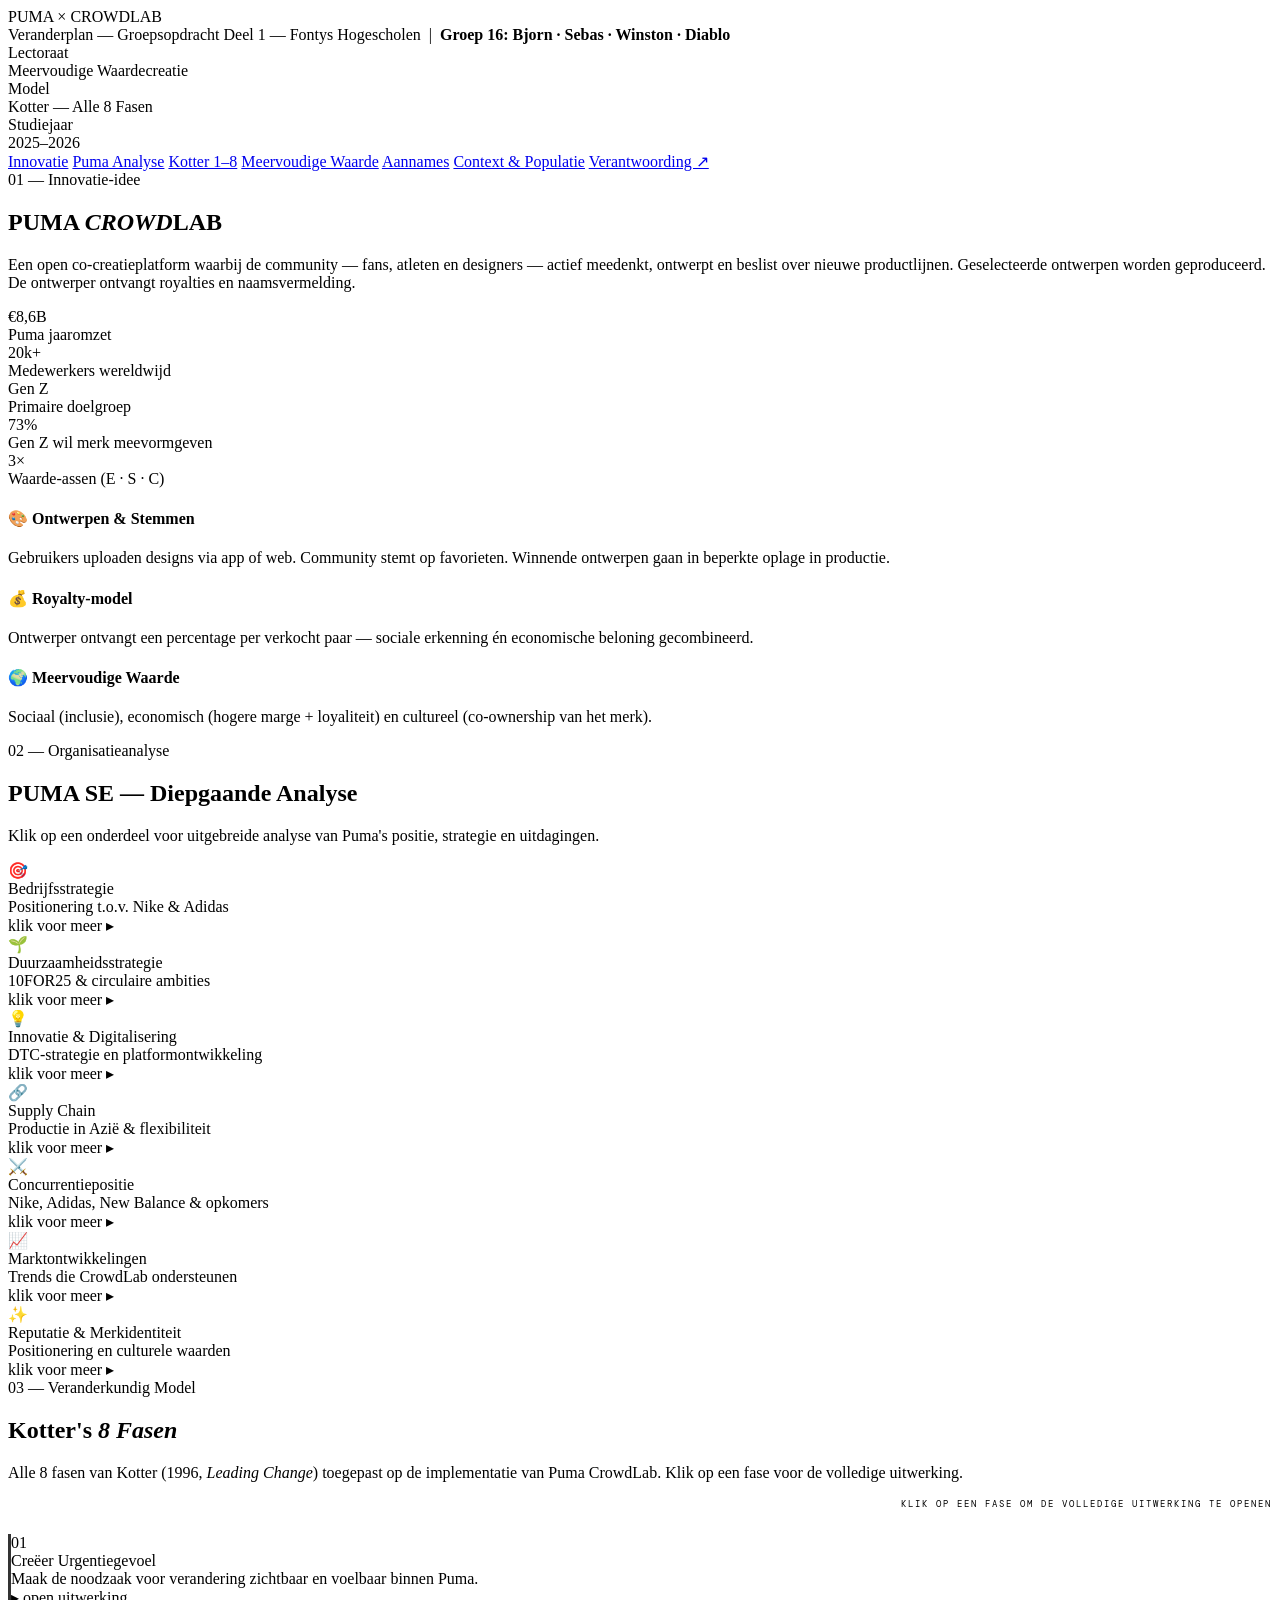
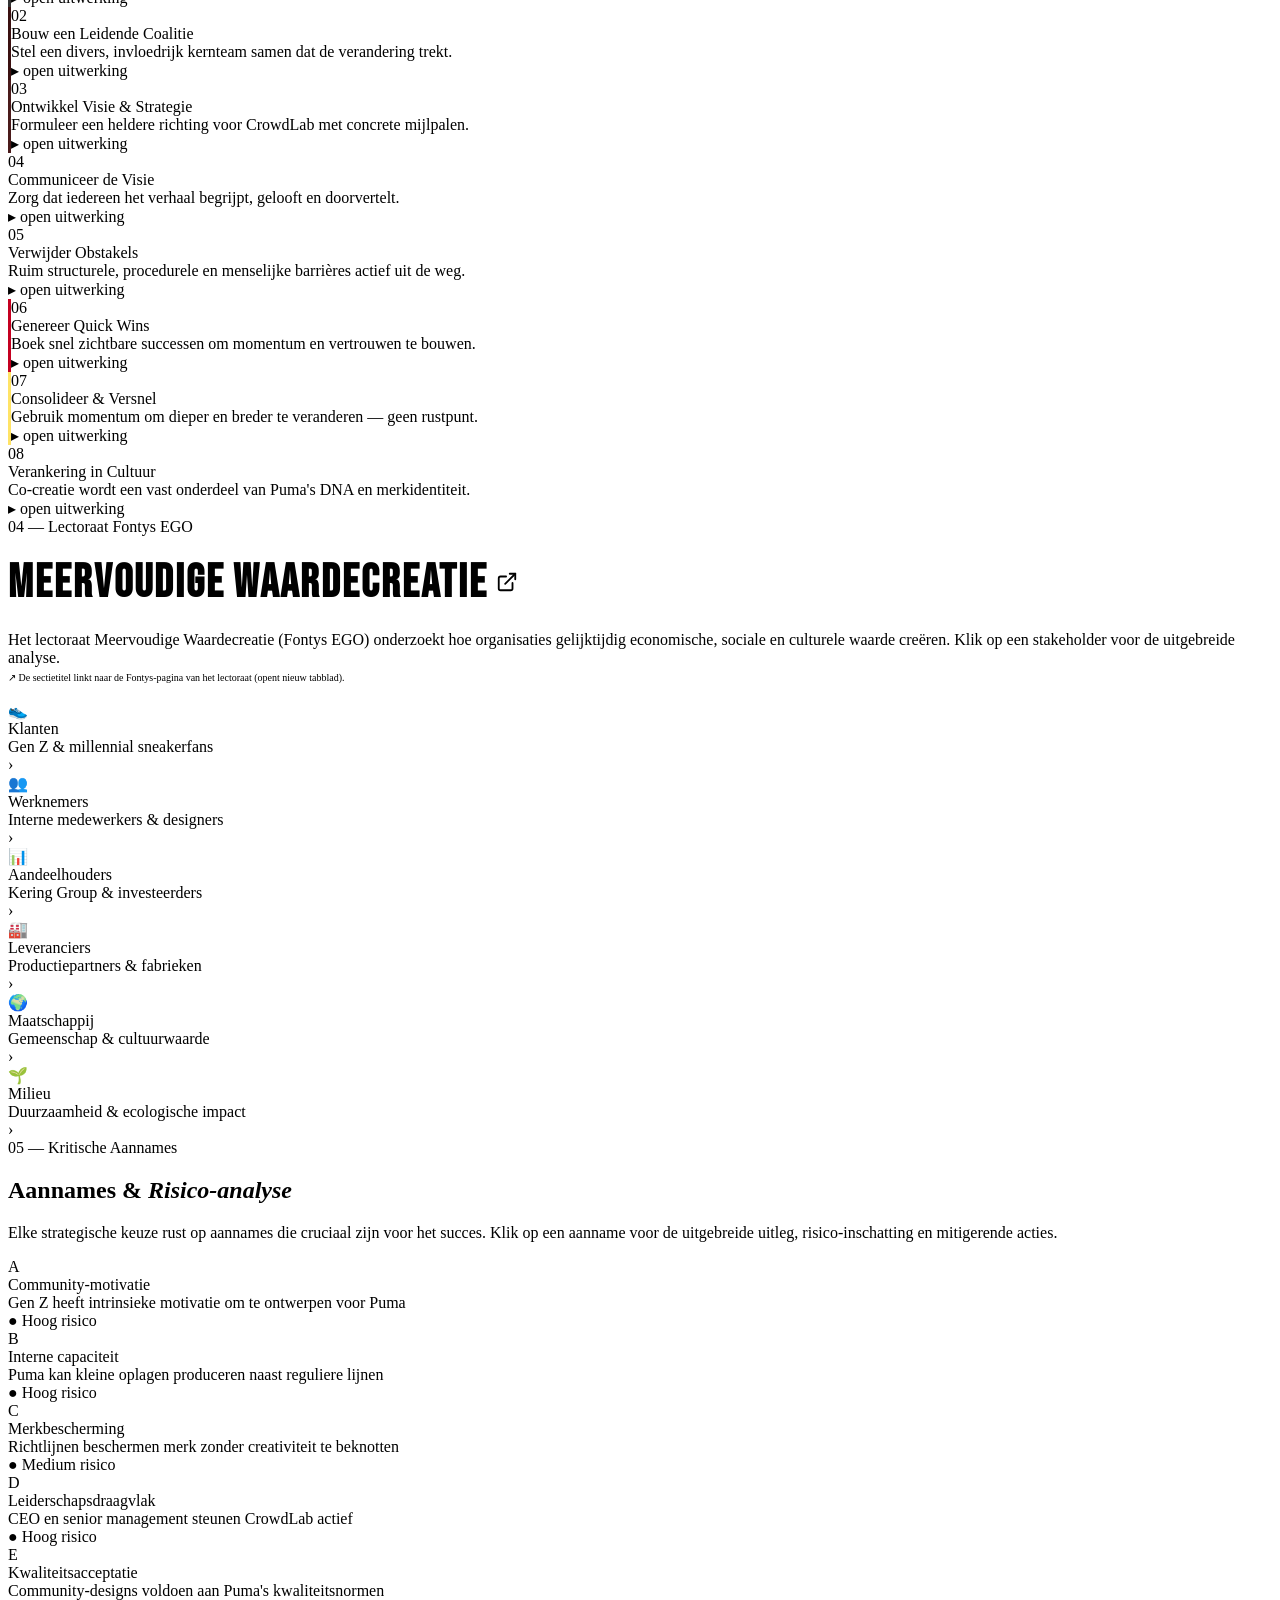
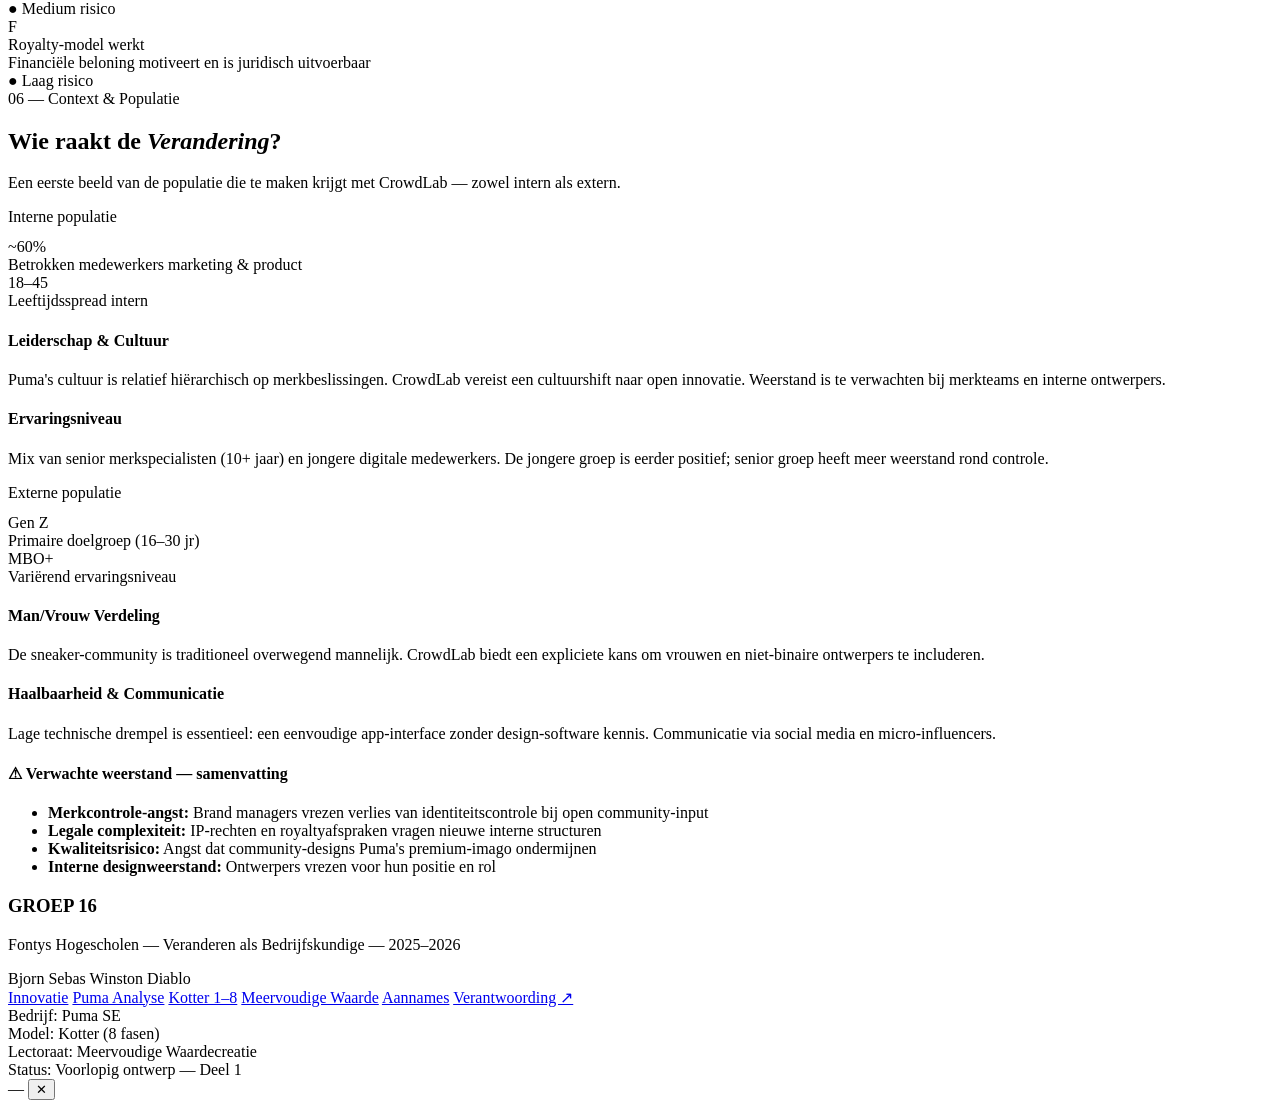
==== commit 9b379e93: "Update index.html" ====
--- a/index.html
+++ b/index.html
@@ -5,632 +5,44 @@
 <meta name="viewport" content="width=device-width, initial-scale=1.0">
 <title>PUMA CrowdLab — Veranderplan Groep 16</title>
 <link href="https://fonts.googleapis.com/css2?family=Bebas+Neue&family=DM+Sans:ital,wght@0,300;0,400;0,500;0,600;1,300&family=DM+Mono:wght@400;500&display=swap" rel="stylesheet">
+<link rel="stylesheet" href="shared.css">
 <style>
-/* ============================================================
-   RESET & ROOT VARIABLES
-   ============================================================ */
-*, *::before, *::after { margin: 0; padding: 0; box-sizing: border-box; }
-
-:root {
-  --red:    #E4002B;
-  --red-dk: #b5001e;
-  --dark:   #0A0A0A;
-  --gray:   #141414;
-  --mid:    #1f1f1f;
-  --card:   #252525;
-  --border: rgba(255,255,255,0.08);
-  --yellow: #FFD100;
-  --cream:  #F8F6F2;
-  --text:   rgba(255,255,255,0.82);
-  --muted:  rgba(255,255,255,0.4);
-  --radius: 6px;
-  --shadow: 0 4px 24px rgba(0,0,0,0.5);
-  --trans:  all 0.25s cubic-bezier(0.4,0,0.2,1);
-}
-
-html { scroll-behavior: smooth; }
-
-body {
-  background: var(--dark);
-  font-family: 'DM Sans', sans-serif;
-  color: var(--text);
-  font-size: clamp(12px, 1.15vw, 14px);
-  line-height: 1.6;
-  min-height: 100vh;
-}
-
-/* ============================================================
-   LAYOUT
-   ============================================================ */
-.container {
-  width: 100%;
-  max-width: 1320px;
-  margin: 0 auto;
-  padding: 0 clamp(16px, 3vw, 48px);
-}
-
-section { padding: clamp(32px, 5vw, 64px) 0; }
-section + section { border-top: 1px solid var(--border); }
-
-/* ============================================================
-   TYPOGRAPHY UTILITIES
-   ============================================================ */
-.label {
-  font-family: 'DM Mono', monospace;
-  font-size: 9px;
-  letter-spacing: 3px;
-  text-transform: uppercase;
-  color: var(--red);
-  display: flex; align-items: center; gap: 10px;
-  margin-bottom: 10px;
-}
-.label::before { content:''; width:20px; height:2px; background:var(--red); flex-shrink:0; }
-.label.yellow { color: var(--yellow); }
-.label.yellow::before { background: var(--yellow); }
-.label.muted { color: var(--muted); }
-.label.muted::before { background: var(--muted); }
-
-.section-title {
+/* ── PAGE-SPECIFIC EXTRAS ── */
+.kotter-note {
+  font-family: 'DM Mono', monospace; font-size: 9px; letter-spacing: 2px;
+  text-transform: uppercase; color: var(--muted);
+  display: flex; align-items: center; gap: 8px; margin-bottom: 24px;
+}
+.kotter-note::before { content:''; flex:1; height:1px; background:var(--border); }
+
+/* Fase card colour accents per group */
+.fase-card.fc0 { border-left: 3px solid #333; }
+.fase-card.fc1 { border-left: 3px solid #3a1010; }
+.fase-card.fc2 { border-left: 3px solid #4a1a1a; }
+.fase-card.fc3 { border-left: 3px solid var(--red); }
+.fase-card.fc4 { border-left: 3px solid var(--red); }
+.fase-card.fc5 { border-left: 3px solid #c40020; }
+.fase-card.fc6 { border-left: 3px solid rgba(255,209,0,0.6); }
+.fase-card.fc7 { border-left: 3px solid var(--yellow); }
+.fase-card.fc6 .fase-num, .fase-card.fc7 .fase-num { color: var(--yellow); }
+
+/* MVC external link styling */
+.mvc-link {
+  display: inline-flex; align-items: center; gap: 8px;
   font-family: 'Bebas Neue', sans-serif;
-  font-size: clamp(28px, 4vw, 44px);
-  letter-spacing: 2px;
-  line-height: 1;
-  color: white;
-  margin-bottom: 8px;
-}
-.section-title em { color: var(--yellow); font-style: normal; }
-.section-title span { color: var(--red); }
-
-.section-intro {
-  font-size: clamp(12px, 1.1vw, 13.5px);
-  color: var(--muted);
-  max-width: 680px;
-  margin-bottom: 32px;
-  font-weight: 300;
-  line-height: 1.7;
-}
-
-/* ============================================================
-   HEADER
-   ============================================================ */
-header {
-  background: var(--gray);
-  border-bottom: 1px solid var(--border);
-  position: relative;
-  overflow: hidden;
-}
-header::before {
-  content:''; position:absolute; top:-100px; right:-100px;
-  width:400px; height:400px;
-  border:80px solid var(--red); border-radius:50%; opacity:0.07;
-  pointer-events:none;
-}
-header::after {
-  content:''; position:absolute; bottom:-60px; right:220px;
-  width:220px; height:220px;
-  border:50px solid var(--yellow); border-radius:50%; opacity:0.05;
-  pointer-events:none;
-}
-.header-inner {
-  display: grid;
-  grid-template-columns: 1fr auto;
-  align-items: end;
-  gap: 24px;
-  padding: clamp(28px,4vw,52px) clamp(16px,3vw,48px) clamp(20px,3vw,36px);
-  position: relative; z-index:1;
-}
-.brand {
-  font-family: 'Bebas Neue', sans-serif;
-  font-size: clamp(42px, 7vw, 86px);
-  letter-spacing: 5px;
-  line-height: 1;
-  color: white;
-}
-.brand span { color: var(--red); }
-.brand-sub {
-  font-family: 'DM Mono', monospace;
-  font-size: clamp(9px, 0.9vw, 11px);
-  color: var(--muted);
-  letter-spacing: 2.5px;
-  text-transform: uppercase;
-  margin-top: 10px;
-}
-.brand-sub strong {
-  color: var(--yellow);
-  font-weight: 500;
-}
-.header-meta { text-align: right; }
-.meta-item { margin-bottom: 10px; }
-.meta-item:last-child { margin-bottom: 0; }
-.meta-k {
-  font-family: 'DM Mono', monospace;
-  font-size: 8px; letter-spacing: 2px;
-  text-transform: uppercase; color: var(--muted);
-  margin-bottom: 2px;
-}
-.meta-v { font-size: 12px; color: rgba(255,255,255,0.75); font-weight: 300; }
-.red-bar {
-  height: 4px;
-  background: linear-gradient(90deg, var(--red) 0%, var(--red) 65%, var(--yellow) 100%);
-}
-
-/* ============================================================
-   NAV BAR
-   ============================================================ */
-nav {
-  background: rgba(10,10,10,0.97);
-  border-bottom: 1px solid var(--border);
-  position: sticky; top: 0; z-index: 100;
-  backdrop-filter: blur(12px);
-}
-.nav-inner {
-  display: flex; align-items: center; gap: 4px;
-  padding: 0 clamp(16px,3vw,48px);
-  overflow-x: auto;
-}
-.nav-inner::-webkit-scrollbar { display:none; }
-.nav-btn {
-  font-family: 'DM Mono', monospace;
-  font-size: 9px; letter-spacing: 2px;
-  text-transform: uppercase; color: var(--muted);
-  background: none; border: none; cursor: pointer;
-  padding: 14px 14px;
-  white-space: nowrap;
-  border-bottom: 2px solid transparent;
+  font-size: clamp(26px, 4vw, 46px); letter-spacing: 2px;
+  color: var(--yellow); text-decoration: none;
   transition: var(--trans);
 }
-.nav-btn:hover { color: white; }
-.nav-btn.active { color: var(--red); border-bottom-color: var(--red); }
-
-/* ============================================================
-   CARDS & PANELS
-   ============================================================ */
-.card {
-  background: var(--card);
-  border: 1px solid var(--border);
-  border-radius: var(--radius);
-  overflow: hidden;
-  transition: var(--trans);
-}
-.card:hover { border-color: rgba(255,255,255,0.14); box-shadow: var(--shadow); }
-
-/* ============================================================
-   ACCORDION / EXPAND SYSTEM
-   ============================================================ */
-.acc-item {
-  border: 1px solid var(--border);
-  border-radius: var(--radius);
-  overflow: hidden;
-  margin-bottom: 8px;
-  transition: var(--trans);
-}
-.acc-item:hover { border-color: rgba(255,255,255,0.15); }
-.acc-item.open { border-color: var(--red); }
-
-.acc-trigger {
-  width: 100%; background: var(--card);
-  border: none; cursor: pointer; color: white;
-  padding: 16px 20px;
-  display: flex; align-items: center; gap: 14px;
-  text-align: left;
-  transition: var(--trans);
-}
-.acc-trigger:hover { background: #2e2e2e; }
-.acc-item.open .acc-trigger { background: #2a0a12; }
-
-.acc-num {
-  font-family: 'Bebas Neue', sans-serif;
-  font-size: clamp(22px, 3vw, 30px);
-  line-height: 1;
-  color: var(--red);
-  flex-shrink: 0;
-  width: 42px;
-}
-.acc-head { flex: 1; text-align: left; }
-.acc-head strong {
-  display: block;
-  font-size: clamp(13px, 1.3vw, 15px);
-  font-weight: 600; color: white;
-  margin-bottom: 2px;
-}
-.acc-head span {
-  font-size: 11px; color: var(--muted);
-  font-weight: 300;
-}
-.acc-arrow {
-  width: 28px; height: 28px;
-  border: 1px solid var(--border);
-  border-radius: 50%;
-  display: flex; align-items: center; justify-content: center;
-  font-size: 12px; color: var(--muted);
-  transition: transform 0.3s ease, background 0.2s;
-  flex-shrink: 0;
-}
-.acc-item.open .acc-arrow {
-  transform: rotate(180deg);
-  background: var(--red); border-color: var(--red); color: white;
-}
-
-.acc-body {
-  max-height: 0; overflow: hidden;
-  transition: max-height 0.45s cubic-bezier(0.4,0,0.2,1);
-  background: #1a1a1a;
-}
-.acc-body-inner {
-  padding: 20px 24px 24px;
-  border-top: 1px solid var(--border);
-}
-
-/* ============================================================
-   GRID LAYOUTS
-   ============================================================ */
-.grid-2 { display: grid; grid-template-columns: 1fr 1fr; gap: 16px; }
-.grid-3 { display: grid; grid-template-columns: repeat(3,1fr); gap: 16px; }
-.grid-4 { display: grid; grid-template-columns: repeat(4,1fr); gap: 12px; }
-
-/* ============================================================
-   TAGS / BADGES
-   ============================================================ */
-.tag {
-  display: inline-block;
-  font-family: 'DM Mono', monospace;
-  font-size: 9px; letter-spacing: 1.5px;
-  text-transform: uppercase; padding: 4px 10px;
-  border: 1px solid var(--border);
-  color: var(--muted);
-  margin: 3px 3px 3px 0;
-}
-.tag.red { border-color: var(--red); color: var(--red); }
-.tag.yellow { border-color: var(--yellow); color: var(--yellow); }
-
-/* ============================================================
-   INFO BLOCKS
-   ============================================================ */
-.info-block {
-  background: rgba(255,255,255,0.03);
-  border-left: 3px solid var(--red);
-  padding: 12px 16px;
-  margin-bottom: 12px;
-  border-radius: 0 var(--radius) var(--radius) 0;
-}
-.info-block.yellow { border-left-color: var(--yellow); }
-.info-block.muted  { border-left-color: rgba(255,255,255,0.2); }
-.info-block h4 {
-  font-size: 12px; font-weight: 600; color: white;
-  margin-bottom: 4px;
-}
-.info-block p, .info-block li {
-  font-size: 11.5px; color: rgba(255,255,255,0.7);
-  font-weight: 300; line-height: 1.6;
-}
-.info-block ul { list-style: none; padding: 0; }
-.info-block ul li { padding-left: 14px; position: relative; margin-bottom: 3px; }
-.info-block ul li::before { content:'→'; position:absolute; left:0; color:var(--red); font-size:10px; }
-
-.stat-row { display: flex; gap: 12px; flex-wrap: wrap; margin: 14px 0; }
-.stat-box {
-  flex: 1; min-width: 100px;
-  background: rgba(255,255,255,0.04);
-  border: 1px solid var(--border);
-  border-radius: var(--radius);
-  padding: 12px 14px; text-align: center;
-}
-.stat-box .val {
-  font-family: 'Bebas Neue', sans-serif;
-  font-size: clamp(22px,3vw,30px);
-  color: var(--red); line-height: 1;
-  display: block; margin-bottom: 3px;
-}
-.stat-box .val.y { color: var(--yellow); }
-.stat-box .desc { font-size: 10px; color: var(--muted); font-weight: 300; }
-
-/* ============================================================
-   STAKEHOLDER CARDS
-   ============================================================ */
-.stakeholder-grid {
-  display: grid;
-  grid-template-columns: repeat(auto-fill, minmax(280px, 1fr));
-  gap: 12px;
-  margin-top: 16px;
-}
-.sh-card {
-  background: var(--card);
-  border: 1px solid var(--border);
-  border-radius: var(--radius);
-  overflow: hidden;
-  cursor: pointer;
-  transition: var(--trans);
-}
-.sh-card:hover { border-color: rgba(255,255,255,0.18); transform: translateY(-2px); box-shadow: var(--shadow); }
-.sh-card.open { border-color: var(--yellow); }
-
-.sh-trigger {
-  display: flex; align-items: center; gap: 14px;
-  padding: 16px 18px; background: none; border: none;
-  width: 100%; cursor: pointer; color: white; text-align: left;
-}
-.sh-icon {
-  width: 40px; height: 40px;
-  background: rgba(255,209,0,0.1);
-  border: 1px solid rgba(255,209,0,0.25);
-  border-radius: 50%;
-  display: flex; align-items: center; justify-content: center;
-  font-size: 18px; flex-shrink: 0;
-}
-.sh-title { flex: 1; }
-.sh-title strong { display: block; font-size: 13px; font-weight: 600; color: white; }
-.sh-title span { font-size: 10.5px; color: var(--muted); font-weight: 300; }
-.sh-arrow {
-  font-size: 12px; color: var(--muted);
-  transition: transform 0.3s;
-}
-.sh-card.open .sh-arrow { transform: rotate(180deg); color: var(--yellow); }
-
-.sh-body {
-  max-height: 0; overflow: hidden;
-  transition: max-height 0.4s cubic-bezier(0.4,0,0.2,1);
-  border-top: 0px solid var(--border);
-}
-.sh-card.open .sh-body { border-top: 1px solid var(--border); }
-.sh-body-inner { padding: 16px 18px 18px; }
-
-.sh-section { margin-bottom: 12px; }
-.sh-section:last-child { margin-bottom: 0; }
-.sh-section-label {
-  font-family: 'DM Mono', monospace;
-  font-size: 8.5px; letter-spacing: 2px; text-transform: uppercase;
-  color: var(--yellow); margin-bottom: 6px;
-}
-.sh-section p, .sh-section li {
-  font-size: 11.5px; color: rgba(255,255,255,0.7);
-  font-weight: 300; line-height: 1.6;
-}
-.sh-section ul { list-style: none; }
-.sh-section ul li { padding-left: 14px; position: relative; margin-bottom: 3px; }
-.sh-section ul li::before { content:'·'; position:absolute; left:2px; color:var(--yellow); }
-.tension {
-  background: rgba(228,0,43,0.08);
-  border: 1px solid rgba(228,0,43,0.2);
-  border-radius: 4px;
-  padding: 8px 12px;
-  font-size: 11px; color: rgba(255,180,180,0.8);
-  font-weight: 300; margin-top: 8px;
-}
-.tension::before { content:'⚡ Spanning: '; font-weight:600; color:#ff6b6b; }
-
-/* ============================================================
-   ASSUMPTION CARDS
-   ============================================================ */
-.assumption-grid {
-  display: grid;
-  grid-template-columns: repeat(auto-fill, minmax(260px, 1fr));
-  gap: 12px;
-  margin-top: 16px;
-}
-.ass-card {
-  background: var(--card);
-  border: 1px solid var(--border);
-  border-radius: var(--radius);
-  overflow: hidden;
-  cursor: pointer;
-  transition: var(--trans);
-}
-.ass-card:hover { transform: translateY(-2px); box-shadow: var(--shadow); }
-.ass-card.open { border-color: rgba(255,209,0,0.4); }
-
-.ass-trigger {
-  display: flex; align-items: flex-start; gap: 12px;
-  padding: 16px; background: none; border: none;
-  width: 100%; cursor: pointer; text-align: left;
-}
-.ass-letter {
-  font-family: 'Bebas Neue', sans-serif;
-  font-size: 36px; line-height: 1;
-  color: var(--red); flex-shrink: 0;
-}
-.ass-card.open .ass-letter { color: var(--yellow); }
-.ass-info { flex: 1; }
-.ass-info strong { display: block; font-size: 13px; font-weight: 600; color: white; margin-bottom: 3px; }
-.ass-info span { font-size: 11px; color: var(--muted); font-weight: 300; line-height: 1.5; }
-.ass-body {
-  max-height: 0; overflow: hidden;
-  transition: max-height 0.4s cubic-bezier(0.4,0,0.2,1);
-}
-.ass-body-inner {
-  border-top: 1px solid var(--border);
-  padding: 14px 16px 16px;
-}
-.risk-level {
-  display: inline-flex; align-items: center; gap: 6px;
-  font-family: 'DM Mono', monospace; font-size: 9px; letter-spacing: 1.5px;
-  text-transform: uppercase; padding: 4px 10px;
-  border-radius: 2px; margin-bottom: 10px;
-}
-.risk-high   { background: rgba(228,0,43,0.15); color: #ff6b6b; border: 1px solid rgba(228,0,43,0.3); }
-.risk-medium { background: rgba(255,209,0,0.1);  color: var(--yellow); border: 1px solid rgba(255,209,0,0.25); }
-.risk-low    { background: rgba(100,200,100,0.1); color: #7ecf7e; border: 1px solid rgba(100,200,100,0.25); }
-.ass-sub-label {
-  font-family: 'DM Mono', monospace; font-size: 8.5px;
-  letter-spacing: 2px; text-transform: uppercase;
-  color: var(--muted); margin: 10px 0 5px;
-}
-.ass-body-inner p, .ass-body-inner li {
-  font-size: 11.5px; color: rgba(255,255,255,0.7);
-  font-weight: 300; line-height: 1.6;
-}
-.ass-body-inner ul { list-style: none; }
-.ass-body-inner ul li { padding-left: 14px; position: relative; margin-bottom: 3px; }
-.ass-body-inner ul li::before { content:'→'; position:absolute; left:0; color:var(--red); font-size:10px; }
-
-/* ============================================================
-   PUMA ANALYSE CARDS
-   ============================================================ */
-.analyse-grid {
-  display: grid;
-  grid-template-columns: repeat(auto-fill, minmax(300px, 1fr));
-  gap: 12px;
-  margin-top: 16px;
-}
-.ana-card {
-  background: var(--card);
-  border: 1px solid var(--border);
-  border-radius: var(--radius);
-  overflow: hidden;
-  cursor: pointer;
-  transition: var(--trans);
-}
-.ana-card:hover { border-color: rgba(255,255,255,0.15); transform: translateY(-2px); box-shadow: var(--shadow); }
-.ana-card.open { border-color: var(--red); }
-.ana-trigger {
-  display: flex; align-items: center; gap: 14px;
-  padding: 18px 20px; background: none; border: none;
-  width: 100%; cursor: pointer; color: white; text-align: left;
-}
-.ana-icon {
-  font-size: 22px; flex-shrink: 0;
-  width: 44px; height: 44px;
-  background: rgba(228,0,43,0.1); border: 1px solid rgba(228,0,43,0.2);
-  border-radius: var(--radius);
-  display: flex; align-items: center; justify-content: center;
-}
-.ana-head { flex: 1; }
-.ana-head strong { display: block; font-size: 13.5px; font-weight: 600; color: white; margin-bottom: 2px; }
-.ana-head span { font-size: 11px; color: var(--muted); font-weight: 300; }
-.ana-arrow { font-size: 12px; color: var(--muted); transition: transform 0.3s; }
-.ana-card.open .ana-arrow { transform: rotate(180deg); color: var(--red); }
-.ana-body { max-height: 0; overflow: hidden; transition: max-height 0.45s cubic-bezier(0.4,0,0.2,1); }
-.ana-body-inner {
-  border-top: 1px solid var(--border);
-  padding: 18px 20px 20px;
-}
-.ana-body-inner p, .ana-body-inner li {
-  font-size: 12px; color: rgba(255,255,255,0.72);
-  font-weight: 300; line-height: 1.7;
-}
-.ana-body-inner ul { list-style: none; margin-top: 8px; }
-.ana-body-inner ul li { padding-left: 16px; position: relative; margin-bottom: 5px; }
-.ana-body-inner ul li::before { content:'→'; position:absolute; left:0; color:var(--red); font-size:10px; margin-top:2px; }
-.ana-body-inner h4 { font-size: 12px; font-weight: 600; color: white; margin: 12px 0 5px; }
-
-/* ============================================================
-   KOTTER FASEN (3-6)
-   ============================================================ */
-.fase-badge {
-  display: inline-flex; align-items: center; gap: 8px;
-  font-family: 'DM Mono', monospace;
-  font-size: 10px; letter-spacing: 2px; text-transform: uppercase;
-  color: var(--muted); margin-bottom: 20px;
-}
-.fase-badge::before {
-  content:''; display:block; height:1px; width:30px; background:var(--border);
-}
-
-.kotter-acc .acc-item { margin-bottom: 10px; }
-.kotter-acc .acc-trigger { padding: 18px 22px; }
-.kotter-acc .acc-num { font-size: clamp(26px, 3.5vw, 38px); width: 50px; }
-.kotter-acc .acc-head strong { font-size: clamp(14px, 1.5vw, 16px); }
-
-.kotter-sub-grid {
-  display: grid; grid-template-columns: 1fr 1fr; gap: 10px;
-  margin: 12px 0;
-}
-.kotter-sub {
-  background: rgba(255,255,255,0.03);
-  border: 1px solid var(--border);
-  border-radius: 4px;
-  padding: 12px 14px;
-}
-.kotter-sub-title {
-  font-family: 'DM Mono', monospace; font-size: 8.5px;
-  letter-spacing: 2px; text-transform: uppercase;
-  color: var(--red); margin-bottom: 7px;
-}
-.kotter-sub p, .kotter-sub li {
-  font-size: 11.5px; color: rgba(255,255,255,0.65);
-  font-weight: 300; line-height: 1.6;
-}
-.kotter-sub ul { list-style: none; }
-.kotter-sub ul li { padding-left: 13px; position: relative; margin-bottom: 3px; }
-.kotter-sub ul li::before { content:'·'; position:absolute; left:2px; color:var(--red); }
-
-.timeline-bar {
-  display: flex; gap: 3px; margin: 14px 0;
-  border-radius: 3px; overflow: hidden;
-}
-.tl-seg {
-  flex: 1; padding: 8px 10px;
-  font-family: 'DM Mono', monospace;
-  font-size: 9px; letter-spacing: 1px; color: rgba(255,255,255,0.5);
-  text-align: center;
-}
-.tl-0 { background:#1e1e1e; }
-.tl-1 { background:rgba(228,0,43,0.15); color: rgba(255,120,120,0.8); }
-.tl-2 { background:rgba(228,0,43,0.25); color: rgba(255,140,140,0.9); }
-.tl-3 { background:rgba(228,0,43,0.4);  color: white; }
-
-/* ============================================================
-   FOOTER
-   ============================================================ */
-footer {
-  background: var(--gray);
-  border-top: 1px solid var(--border);
-  padding: clamp(24px,4vw,48px) 0;
-}
-.footer-inner {
-  display: flex; flex-wrap: wrap;
-  justify-content: space-between; align-items: center; gap: 24px;
-}
-.footer-team h3 {
-  font-family: 'Bebas Neue', sans-serif;
-  font-size: 22px; letter-spacing: 2px;
-  color: white; margin-bottom: 4px;
-}
-.footer-team p {
-  font-family: 'DM Mono', monospace;
-  font-size: 10px; letter-spacing: 2px; text-transform: uppercase;
-  color: var(--muted);
-}
-.footer-members {
-  display: flex; gap: 10px; flex-wrap: wrap; margin-top: 10px;
-}
-.member-pill {
-  background: rgba(255,255,255,0.05);
-  border: 1px solid var(--border);
-  border-radius: 20px;
-  padding: 5px 14px;
-  font-size: 12px; color: rgba(255,255,255,0.75); font-weight: 300;
-}
-.footer-meta {
-  text-align: right;
-  font-family: 'DM Mono', monospace;
-  font-size: 9px; letter-spacing: 1.5px; text-transform: uppercase;
-  color: var(--muted); line-height: 2;
-}
-.footer-meta span { color: var(--red); }
-
-/* ============================================================
-   RESPONSIVE
-   ============================================================ */
-@media (max-width: 900px) {
-  .header-inner { grid-template-columns: 1fr; }
-  .header-meta { text-align: left; }
-  .grid-2, .grid-3, .grid-4 { grid-template-columns: 1fr; }
-  .kotter-sub-grid { grid-template-columns: 1fr; }
-  .footer-meta { text-align: left; }
-}
-@media (max-width: 600px) {
-  .stakeholder-grid,
-  .assumption-grid,
-  .analyse-grid { grid-template-columns: 1fr; }
-  .timeline-bar { flex-direction: column; }
-}
+.mvc-link:hover { color: white; }
+.mvc-link svg { width:22px; height:22px; flex-shrink:0; margin-bottom:2px; }
 </style>
 </head>
 <body>
 
-<!-- ============================================================
+<!-- ======================================================
      HEADER
-     ============================================================ -->
+     ====================================================== -->
 <header>
   <div class="header-inner">
     <div>
@@ -641,1114 +53,368 @@
       </div>
     </div>
     <div class="header-meta">
-      <div class="meta-item">
-        <div class="meta-k">Lectoraat</div>
-        <div class="meta-v">Meervoudige Waardecreatie</div>
-      </div>
-      <div class="meta-item">
-        <div class="meta-k">Model</div>
-        <div class="meta-v">Kotter — Fasen 3 t/m 6</div>
-      </div>
-      <div class="meta-item">
-        <div class="meta-k">Studiejaar</div>
-        <div class="meta-v">2025–2026</div>
-      </div>
+      <div class="meta-item"><div class="meta-k">Lectoraat</div><div class="meta-v">Meervoudige Waardecreatie</div></div>
+      <div class="meta-item"><div class="meta-k">Model</div><div class="meta-v">Kotter — Alle 8 Fasen</div></div>
+      <div class="meta-item"><div class="meta-k">Studiejaar</div><div class="meta-v">2025–2026</div></div>
     </div>
   </div>
-  <div class="red-bar"></div>
 </header>
 
-<!-- ============================================================
+<!-- ======================================================
      STICKY NAV
-     ============================================================ -->
+     ====================================================== -->
 <nav>
   <div class="nav-inner">
-    <button class="nav-btn active" onclick="scrollTo('innovatie')">Innovatie</button>
-    <button class="nav-btn" onclick="scrollTo('puma')">Puma Analyse</button>
-    <button class="nav-btn" onclick="scrollTo('kotter')">Kotter 3–6</button>
-    <button class="nav-btn" onclick="scrollTo('waarde')">Meervoudige Waarde</button>
-    <button class="nav-btn" onclick="scrollTo('aannames')">Aannames</button>
-    <button class="nav-btn" onclick="scrollTo('populatie')">Context & Populatie</button>
+    <a class="nav-btn active" href="#innovatie" onclick="setNav(this)">Innovatie</a>
+    <a class="nav-btn" href="#puma" onclick="setNav(this)">Puma Analyse</a>
+    <a class="nav-btn" href="#kotter" onclick="setNav(this)">Kotter 1–8</a>
+    <a class="nav-btn" href="#waarde" onclick="setNav(this)">Meervoudige Waarde</a>
+    <a class="nav-btn" href="#aannames" onclick="setNav(this)">Aannames</a>
+    <a class="nav-btn" href="#populatie" onclick="setNav(this)">Context & Populatie</a>
+    <a class="nav-btn" href="verantwoording.html">Verantwoording ↗</a>
   </div>
 </nav>
 
-<!-- ============================================================
-     01 INNOVATIE IDEE
-     ============================================================ -->
+<!-- ======================================================
+     01 INNOVATIE
+     ====================================================== -->
 <section id="innovatie">
   <div class="container">
-    <div class="label">01 — Innovatie-idee</div>
-    <h2 class="section-title">PUMA <em>CROWD</em>LAB</h2>
-    <p class="section-intro">
+    <div class="lbl">01 — Innovatie-idee</div>
+    <h2 class="sec-title">PUMA <em>CROWD</em>LAB</h2>
+    <p class="sec-intro">
       Een open co-creatieplatform waarbij de community — fans, atleten en designers — actief meedenkt, ontwerpt en beslist over nieuwe productlijnen. Geselecteerde ontwerpen worden geproduceerd. De ontwerper ontvangt royalties en naamsvermelding.
     </p>
-
     <div class="stat-row">
-      <div class="stat-box"><span class="val">€8,6B</span><div class="desc">Puma jaaromzet</div></div>
-      <div class="stat-box"><span class="val">20k+</span><div class="desc">Medewerkers wereldwijd</div></div>
-      <div class="stat-box"><span class="val y">Gen Z</span><div class="desc">Primaire doelgroep</div></div>
-      <div class="stat-box"><span class="val">73%</span><div class="desc">Gen Z wil merk meevormgeven</div></div>
-      <div class="stat-box"><span class="val y">3×</span><div class="desc">Waarde-assen (E · S · C)</div></div>
-    </div>
-
-    <div class="grid-3" style="margin-top:16px;">
-      <div class="info-block">
-        <h4>🎨 Ontwerpen & Stemmen</h4>
-        <p>Gebruikers uploaden designs via app of web. Community stemt op favorieten. Winnende ontwerpen gaan in beperkte oplage in productie.</p>
-      </div>
-      <div class="info-block yellow">
-        <h4>💰 Royalty-model</h4>
-        <p>Ontwerper ontvangt een percentage per verkocht paar — sociale erkenning én economische beloning gecombineerd.</p>
-      </div>
-      <div class="info-block muted">
-        <h4>🌍 Meervoudige Waarde</h4>
-        <p>Sociaal (inclusie), economisch (hogere marge + loyaliteit) en cultureel (co-ownership van het merk).</p>
-      </div>
+      <div class="stat-box"><span class="stat-val">€8,6B</span><div class="stat-desc">Puma jaaromzet</div></div>
+      <div class="stat-box"><span class="stat-val">20k+</span><div class="stat-desc">Medewerkers wereldwijd</div></div>
+      <div class="stat-box"><span class="stat-val y">Gen Z</span><div class="stat-desc">Primaire doelgroep</div></div>
+      <div class="stat-box"><span class="stat-val">73%</span><div class="stat-desc">Gen Z wil merk meevormgeven</div></div>
+      <div class="stat-box"><span class="stat-val y">3×</span><div class="stat-desc">Waarde-assen (E · S · C)</div></div>
+    </div>
+    <div class="g3" style="margin-top:4px;">
+      <div class="ib"><h4>🎨 Ontwerpen & Stemmen</h4><p>Gebruikers uploaden designs via app of web. Community stemt op favorieten. Winnende ontwerpen gaan in beperkte oplage in productie.</p></div>
+      <div class="ib y"><h4>💰 Royalty-model</h4><p>Ontwerper ontvangt een percentage per verkocht paar — sociale erkenning én economische beloning gecombineerd.</p></div>
+      <div class="ib m"><h4>🌍 Meervoudige Waarde</h4><p>Sociaal (inclusie), economisch (hogere marge + loyaliteit) en cultureel (co-ownership van het merk).</p></div>
     </div>
   </div>
 </section>
 
-<!-- ============================================================
+<!-- ======================================================
      02 PUMA ANALYSE
-     ============================================================ -->
+     ====================================================== -->
 <section id="puma">
   <div class="container">
-    <div class="label">02 — Organisatieanalyse</div>
-    <h2 class="section-title">PUMA <span>SE</span> — Diepgaande Analyse</h2>
-    <p class="section-intro">Klik op een onderdeel voor uitgebreide analyse van Puma's positie, strategie en uitdagingen.</p>
-
-    <div class="analyse-grid">
-
-      <!-- Bedrijfsstrategie -->
-      <div class="ana-card" onclick="toggleAna(this)">
-        <div class="ana-trigger">
-          <div class="ana-icon">🎯</div>
-          <div class="ana-head">
-            <strong>Bedrijfsstrategie</strong>
-            <span>Positionering t.o.v. Nike & Adidas</span>
-          </div>
-          <span class="ana-arrow">▾</span>
-        </div>
-        <div class="ana-body">
-          <div class="ana-body-inner">
-            <p>Puma positioneert zich als het "challenger brand" in de sportmode — niet de marktleider (Nike) maar ook niet de culturele challenger (Adidas). Puma kiest bewust voor de kruising van sport, mode en streetculture.</p>
-            <h4>Kernpositionering</h4>
-            <ul>
-              <li>Sporty lifestyle-merk met focus op fashion-forward atletiek</li>
-              <li>Partnerschappen met Rihanna (Fenty), Cara Delevingne en AC Milan als culturele ankerpunten</li>
-              <li>Prijssegment: premium maar toegankelijker dan Nike Air Max of Adidas Yeezy-lijnen</li>
-              <li>"Forever Faster" als merklijn — snelheid, energie, jeugdigheid</li>
-            </ul>
-            <h4>Uitdaging</h4>
-            <p>Nike heeft €44 mrd omzet; Adidas €22 mrd. Puma's €8,6 mrd maakt hen qua marketing-budget structureel kwetsbaarder. Co-creatie via CrowdLab biedt een asymmetrische strategie: hoge impact, lage kosten.</p>
-            <div style="margin-top:10px;">
-              <span class="tag red">challenger brand</span>
-              <span class="tag yellow">fashion-sport</span>
-              <span class="tag">lifestyle</span>
-            </div>
-          </div>
-        </div>
-      </div>
-
-      <!-- Duurzaamheid -->
-      <div class="ana-card" onclick="toggleAna(this)">
-        <div class="ana-trigger">
-          <div class="ana-icon">🌱</div>
-          <div class="ana-head">
-            <strong>Duurzaamheidsstrategie</strong>
-            <span>10FOR25 & circulaire ambities</span>
-          </div>
-          <span class="ana-arrow">▾</span>
-        </div>
-        <div class="ana-body">
-          <div class="ana-body-inner">
-            <p>Puma's duurzaamheidsprogramma "10FOR25" bevat 10 concrete doelstellingen voor 2025, gericht op CO₂-reductie, circulaire materialen en eerlijke arbeid in de supply chain.</p>
-            <h4>Concrete doelstellingen</h4>
-            <ul>
-              <li>100% duurzaam katoen in productie (deels bereikt via BCI-certificering)</li>
-              <li>RE:SUEDE experiment: volledig composteerbare sneakers</li>
-              <li>50% reductie van absolute emissies in eigen operations tegen 2030</li>
-              <li>InCycle-collectie: producten volledig terug te brengen in biologische of technische kringloop</li>
-            </ul>
-            <h4>Koppeling aan CrowdLab</h4>
-            <p>CrowdLab versterkt de duurzaamheidsstrategie: community-designs in kleine oplagen = minder overproductie en waste. Ontwerpers kunnen uitdrukkelijk worden uitgenodigd om te ontwerpen met duurzame materialen.</p>
-          </div>
-        </div>
-      </div>
-
-      <!-- Innovatie & Digitalisering -->
-      <div class="ana-card" onclick="toggleAna(this)">
-        <div class="ana-trigger">
-          <div class="ana-icon">💡</div>
-          <div class="ana-head">
-            <strong>Innovatie & Digitalisering</strong>
-            <span>DTC-strategie en platformontwikkeling</span>
-          </div>
-          <span class="ana-arrow">▾</span>
-        </div>
-        <div class="ana-body">
-          <div class="ana-body-inner">
-            <p>Puma investeert actief in Direct-to-Consumer (DTC) digitalisering om minder afhankelijk te worden van grote retailers als JD Sports en Foot Locker.</p>
-            <h4>Digitale initiatieven</h4>
-            <ul>
-              <li>PUMA App: gepersonaliseerd productaanbod op basis van koopgedrag</li>
-              <li>Augmented Reality try-on features voor schoenen via smartphone</li>
-              <li>NFT-partnerships in gaming (bijv. Esports-collaboraties)</li>
-              <li>Data-driven design: verkoopcijfers sturen toekomstige collectieontwikkeling</li>
-            </ul>
-            <h4>Kans voor CrowdLab</h4>
-            <p>CrowdLab sluit naadloos aan op de DTC-strategie: het platform vergroot directe klantrelaties, genereert waardevolle community-data en vermindert afhankelijkheid van tussenpartijen.</p>
-          </div>
-        </div>
-      </div>
-
-      <!-- Supply Chain -->
-      <div class="ana-card" onclick="toggleAna(this)">
-        <div class="ana-trigger">
-          <div class="ana-icon">🔗</div>
-          <div class="ana-head">
-            <strong>Supply Chain Uitdagingen</strong>
-            <span>Productie in Azië & flexibiliteit</span>
-          </div>
-          <span class="ana-arrow">▾</span>
-        </div>
-        <div class="ana-body">
-          <div class="ana-body-inner">
-            <p>Ruim 95% van Puma's productie vindt plaats in Vietnam, China, Bangladesh en Cambodja. Dit brengt risico's mee rond geopolitiek, arbeid en logistiek.</p>
-            <h4>Concrete uitdagingen</h4>
-            <ul>
-              <li>Post-COVID verstoringen: lange levertijden en verhoogde vrachtkosten</li>
-              <li>Stijgende lonen in Vietnam → kostendruk op marges</li>
-              <li>Audit-eisen van retailers rondom eerlijke arbeid</li>
-              <li>Minimale bestelhoeveelheden bij fabrieken botsen met het idee van kleine community-oplagen</li>
-            </ul>
-            <h4>Implicatie voor CrowdLab</h4>
-            <p>CrowdLab vereist een flexibel productiepartner die kleine oplagen (100–500 paar) kan leveren. Dit vraagt een apart contract-productiekanaal naast de reguliere supply chain. Hogere kostprijs per paar, maar hogere perceived value bij consumenten rechtvaardigt premium pricing.</p>
-            <div style="margin-top:10px;"><span class="tag red">hoog risico</span><span class="tag">pilot-aanpak vereist</span></div>
-          </div>
-        </div>
-      </div>
-
-      <!-- Concurrentiepositie -->
-      <div class="ana-card" onclick="toggleAna(this)">
-        <div class="ana-trigger">
-          <div class="ana-icon">⚔️</div>
-          <div class="ana-head">
-            <strong>Concurrentiepositie</strong>
-            <span>Nike, Adidas, New Balance & opkomers</span>
-          </div>
-          <span class="ana-arrow">▾</span>
-        </div>
-        <div class="ana-body">
-          <div class="ana-body-inner">
-            <p>De sportmodemarkt is sterk geconcentreerd. Nike en Adidas domineren, maar opkomers zoals New Balance, On Running en HOKA winnen snel marktaandeel bij jongere, authenticiteitsgedreven consumenten.</p>
-            <h4>Concurrentieanalyse</h4>
-            <ul>
-              <li><strong>Nike:</strong> Nike By You (beperkte customisatie), Nike Air collecties, enorme marketingbudgetten</li>
-              <li><strong>Adidas:</strong> Sterk in co-creatie (Yeezy, Pharrell), maar recentelijk merkschade door Ye-breuk</li>
-              <li><strong>New Balance:</strong> Authenticiteitsstrategie resoneert sterk bij Gen Z</li>
-              <li><strong>On Running / HOKA:</strong> Prestatiegerichte nichespelers met hoge groei</li>
-            </ul>
-            <h4>Kans voor Puma</h4>
-            <p>Terwijl Nike en Adidas worstelen met schaalgrootte vs. authenticiteit, kan Puma via CrowdLab een echte community-partnership claimen — iets dat geen van de anderen structureel biedt met een royalty-model.</p>
-          </div>
-        </div>
-      </div>
-
-      <!-- Marktontwikkelingen -->
-      <div class="ana-card" onclick="toggleAna(this)">
-        <div class="ana-trigger">
-          <div class="ana-icon">📈</div>
-          <div class="ana-head">
-            <strong>Marktontwikkelingen</strong>
-            <span>Trends die CrowdLab ondersteunen</span>
-          </div>
-          <span class="ana-arrow">▾</span>
-        </div>
-        <div class="ana-body">
-          <div class="ana-body-inner">
-            <h4>Relevante macro-trends</h4>
-            <ul>
-              <li><strong>Creator Economy:</strong> Platforms zoals TikTok en YouTube normaliseren het idee dat consumenten ook producenten zijn</li>
-              <li><strong>Participatiecultuur:</strong> Gen Z verwacht invloed op de merken die zij consumeren</li>
-              <li><strong>Beperkte oplages:</strong> Drop-cultuur (Supreme, Kith) toont dat schaarste premiumwaarde creëert</li>
-              <li><strong>Anti-fastfashion:</strong> Bewuste consumptie groeit — co-creatie impliceert ownership en vermindert impulsaankopen</li>
-              <li><strong>Digitale identiteit:</strong> Sneakers als identiteitsuitdrukking wordt versterkt door social media</li>
-            </ul>
-            <h4>Risico's</h4>
-            <p>Trend-gevoeligheid: co-creatie kan als "hype" worden gezien als de uitvoering niet authentiek is. Kwaliteitsrisico bij slechte community-ontwerpen kan merkschade veroorzaken.</p>
-          </div>
-        </div>
-      </div>
-
-      <!-- Reputatie & Merk -->
-      <div class="ana-card" onclick="toggleAna(this)">
-        <div class="ana-trigger">
-          <div class="ana-icon">✨</div>
-          <div class="ana-head">
-            <strong>Reputatie & Merkidentiteit</strong>
-            <span>Positionering en culturele waarden</span>
-          </div>
-          <span class="ana-arrow">▾</span>
-        </div>
-        <div class="ana-body">
-          <div class="ana-body-inner">
-            <p>Puma heeft een rijke geschiedenis (opgericht 1948, broer van Adidas-oprichter) maar worstelt met een consistente merklijn in het premium-segment.</p>
-            <h4>Merksterktes</h4>
-            <ul>
-              <li>Authentieke sporterfenis: Rudolf Dassler, first athletics sponsor</li>
-              <li>Sterke mode-credentails via Fenty Puma by Rihanna</li>
-              <li>Voetbalroots: AC Milan, Manchester City, Borussia Dortmund</li>
-              <li>Lager instapprijspunt dan Nike geeft toegankelijkheidspositie</li>
-            </ul>
-            <h4>Merkzwaktes</h4>
-            <ul>
-              <li>"Stuck in the middle": niet duidelijk premium, niet duidelijk challenger</li>
-              <li>Minder culturele relevantie dan Adidas in hip-hop/streetwear scène</li>
-              <li>Beperkte community-relatie vs. Nike's sterk loyale fanbase</li>
-            </ul>
-            <h4>CrowdLab als merkstrategie</h4>
-            <p>CrowdLab transformeert de zwakte (gebrek aan community) in een strategische differentiator: Puma wordt het merk dat de community écht eigenaarschap geeft.</p>
-          </div>
-        </div>
-      </div>
-
-    </div><!-- /analyse-grid -->
+    <div class="lbl">02 — Organisatieanalyse</div>
+    <h2 class="sec-title">PUMA <span>SE</span> — Diepgaande Analyse</h2>
+    <p class="sec-intro">Klik op een onderdeel voor uitgebreide analyse van Puma's positie, strategie en uitdagingen.</p>
+
+    <!-- 7 klikbare analyse-kaarten -->
+    <div class="ga">
+
+      <div class="click-card" onclick="openModal('puma-0')">
+        <div class="card-inner">
+          <div class="card-icon">🎯</div>
+          <div class="card-title">Bedrijfsstrategie</div>
+          <div class="card-sub">Positionering t.o.v. Nike &amp; Adidas</div>
+          <div class="card-arrow">klik voor meer ▸</div>
+        </div>
+      </div>
+
+      <div class="click-card" onclick="openModal('puma-1')">
+        <div class="card-inner">
+          <div class="card-icon">🌱</div>
+          <div class="card-title">Duurzaamheidsstrategie</div>
+          <div class="card-sub">10FOR25 &amp; circulaire ambities</div>
+          <div class="card-arrow">klik voor meer ▸</div>
+        </div>
+      </div>
+
+      <div class="click-card" onclick="openModal('puma-2')">
+        <div class="card-inner">
+          <div class="card-icon">💡</div>
+          <div class="card-title">Innovatie &amp; Digitalisering</div>
+          <div class="card-sub">DTC-strategie en platformontwikkeling</div>
+          <div class="card-arrow">klik voor meer ▸</div>
+        </div>
+      </div>
+
+      <div class="click-card" onclick="openModal('puma-3')">
+        <div class="card-inner">
+          <div class="card-icon">🔗</div>
+          <div class="card-title">Supply Chain</div>
+          <div class="card-sub">Productie in Azië &amp; flexibiliteit</div>
+          <div class="card-arrow">klik voor meer ▸</div>
+        </div>
+      </div>
+
+      <div class="click-card" onclick="openModal('puma-4')">
+        <div class="card-inner">
+          <div class="card-icon">⚔️</div>
+          <div class="card-title">Concurrentiepositie</div>
+          <div class="card-sub">Nike, Adidas, New Balance &amp; opkomers</div>
+          <div class="card-arrow">klik voor meer ▸</div>
+        </div>
+      </div>
+
+      <div class="click-card" onclick="openModal('puma-5')">
+        <div class="card-inner">
+          <div class="card-icon">📈</div>
+          <div class="card-title">Marktontwikkelingen</div>
+          <div class="card-sub">Trends die CrowdLab ondersteunen</div>
+          <div class="card-arrow">klik voor meer ▸</div>
+        </div>
+      </div>
+
+      <div class="click-card" onclick="openModal('puma-6')">
+        <div class="card-inner">
+          <div class="card-icon">✨</div>
+          <div class="card-title">Reputatie &amp; Merkidentiteit</div>
+          <div class="card-sub">Positionering en culturele waarden</div>
+          <div class="card-arrow">klik voor meer ▸</div>
+        </div>
+      </div>
+
+    </div>
   </div>
 </section>
 
-<!-- ============================================================
-     03 KOTTER FASEN 3-6
-     ============================================================ -->
+<!-- ======================================================
+     03 KOTTER 1-8
+     ====================================================== -->
 <section id="kotter">
   <div class="container">
-    <div class="label">03 — Veranderkundig Model</div>
-    <h2 class="section-title">Kotter's 8-Fasen — <em>Fasen 3 t/m 6</em></h2>
-    <p class="section-intro">
-      Dit veranderplan focust op fasen 3 tot en met 6 van Kotter (1996). Deze fasen omvatten de kern van het veranderproces: het formuleren van de visie, de communicatie, het wegnemen van obstakels en het genereren van bewijs door quick wins. Klik op een fase voor de volledige uitwerking.
-    </p>
-    <div class="fase-badge">Fasen 1–2 (urgentie & coalitie) zijn in een eerdere projectfase vastgesteld</div>
-
-    <div class="kotter-acc">
-
-      <!-- FASE 3 -->
-      <div class="acc-item" onclick="toggleAcc(this)">
-        <button class="acc-trigger">
-          <div class="acc-num">03</div>
-          <div class="acc-head">
-            <strong>Ontwikkel Visie & Strategie</strong>
-            <span>Formuleer een heldere, inspirerende richting die alle beslissingen rondom CrowdLab stuurt</span>
-          </div>
-          <div class="acc-arrow">▾</div>
-        </button>
-        <div class="acc-body">
-          <div class="acc-body-inner">
-            <p style="margin-bottom:14px; color:rgba(255,255,255,0.75);">
-              Kotter stelt dat zonder een heldere visie verandering vervalt in een reeks losse, tegenstrijdige acties. De visie moet in minder dan 5 minuten uitlegbaar zijn en direct begrijpelijk zijn voor elke medewerker — van CEO tot logistiek medewerker.
-            </p>
-
-            <div class="info-block yellow">
-              <h4>🎯 Kernvisie CrowdLab</h4>
-              <p><em>"Puma wordt het eerste grote sportmerk waarbij de community mede-eigenaar is van het design — en daar ook financieel van profiteert."</em></p>
-            </div>
-
-            <div class="kotter-sub-grid">
-              <div class="kotter-sub">
-                <div class="kotter-sub-title">Korte termijn (0–6 mnd)</div>
-                <ul>
-                  <li>Platform bouwen en intern beta-testen met 50 medewerkers</li>
-                  <li>200 externe testers uit de sneaker-community</li>
-                  <li>3 testcases met echte community-designs</li>
-                  <li>Royalty-structuur juridisch vastleggen</li>
-                </ul>
-              </div>
-              <div class="kotter-sub">
-                <div class="kotter-sub-title">Middellange termijn (6–18 mnd)</div>
-                <ul>
-                  <li>Publieke pilotlancering met 3 designs in productie</li>
-                  <li>Oplage: 500 paar per winning design</li>
-                  <li>Eerste royalty-uitbetalingen live</li>
-                  <li>Community: 10.000 geregistreerde ontwerpers</li>
-                </ul>
-              </div>
-              <div class="kotter-sub">
-                <div class="kotter-sub-title">Lange termijn (18 mnd+)</div>
-                <ul>
-                  <li>Jaarlijkse CrowdLab-collectie (15–25 designs)</li>
-                  <li>Uitbreiding naar kleding en accessoires</li>
-                  <li>Internationale uitrol: NL → DE → UK</li>
-                  <li>CrowdLab als vast jaarlijks onderdeel van merkkalender</li>
-                </ul>
-              </div>
-              <div class="kotter-sub">
-                <div class="kotter-sub-title">Strategische koppeling</div>
-                <ul>
-                  <li>Sluit aan op DTC-digitaliseringsstrategie van Puma</li>
-                  <li>Versterkt 10FOR25 duurzaamheidsambities (kleine oplagen)</li>
-                  <li>Creëert meervoudige waarde langs alle 3 assen</li>
-                  <li>Asymmetrische concurrentiestrategie vs. Nike/Adidas</li>
-                </ul>
-              </div>
-            </div>
-
-            <div class="timeline-bar">
-              <div class="tl-seg tl-0">Nu</div>
-              <div class="tl-seg tl-1">M 1–3: Bouwen</div>
-              <div class="tl-seg tl-2">M 4–6: Piloten</div>
-              <div class="tl-seg tl-3">M 7–18: Lanceren</div>
-              <div class="tl-seg tl-3">18m+: Verankeren</div>
-            </div>
-
-            <div class="info-block muted" style="margin-top:4px;">
-              <h4>Aanname bij deze fase</h4>
-              <p>Het senior management accordeert de visie en is bereid om CrowdLab als strategische prioriteit te bestempelen — niet als experiment aan de zijlijn. Zonder boardroom-endorsement kan de coalitie de visie niet geloofwaardig uitdragen.</p>
-            </div>
-
-            <div style="margin-top:12px;">
-              <span class="tag red">kotter fase 3</span>
-              <span class="tag yellow">visie</span>
-              <span class="tag">strategie</span>
-              <span class="tag">mijlpalen</span>
-            </div>
-          </div>
-        </div>
-      </div>
-
-      <!-- FASE 4 -->
-      <div class="acc-item" onclick="toggleAcc(this)">
-        <button class="acc-trigger">
-          <div class="acc-num">04</div>
-          <div class="acc-head">
-            <strong>Communiceer de Visie</strong>
-            <span>Zorg dat iedereen het verhaal begrijpt, gelooft en actief doorvertelt — intern én extern</span>
-          </div>
-          <div class="acc-arrow">▾</div>
-        </button>
-        <div class="acc-body">
-          <div class="acc-body-inner">
-            <p style="margin-bottom:14px; color:rgba(255,255,255,0.75);">
-              Kotter stelt dat <em>"undercommunication"</em> de meest voorkomende en fatale fout is in verandertrajecten. De visie moet tien keer vaker worden gecommuniceerd dan intuïtief lijkt. Gebruik elk mogelijk kanaal en zorg dat de coalitie het verhaal actief uitdraagt.
-            </p>
-
-            <div class="kotter-sub-grid">
-              <div class="kotter-sub">
-                <div class="kotter-sub-title">Interne communicatie</div>
-                <ul>
-                  <li>Kick-off sessie alle merkteams: CrowdLab launch deck + live Q&A</li>
-                  <li>Wekelijks Slack-kanaal: community-ontwerpen, stemresultaten, voortgang</li>
-                  <li>Coalitieleden als storytellers in teamvergaderingen</li>
-                  <li>FAQ-pagina intranet: wat verandert er voor mijn functie?</li>
-                  <li>Maandelijkse update van coalitie aan directie (data + inzichten)</li>
-                </ul>
-              </div>
-              <div class="kotter-sub">
-                <div class="kotter-sub-title">Externe communicatie</div>
-                <ul>
-                  <li>Teasercampagne: <em>"Jij ontwerpt. Wij produceren."</em></li>
-                  <li>Micro-influencers (10k–100k) in sneaker/streetwear-scene</li>
-                  <li>Transparantie over royalty-model als kern-USP in campagnes</li>
-                  <li>Press release bij eerste royalty-uitbetaling</li>
-                  <li>Community-verhalen: ontwerpers in de spotlight op Puma-kanalen</li>
-                </ul>
-              </div>
-              <div class="kotter-sub">
-                <div class="kotter-sub-title">Kanalen & prioriteiten</div>
-                <ul>
-                  <li>Instagram Reels: design-inzendingen showcasen</li>
-                  <li>TikTok: behind-the-scenes productieproces winnend design</li>
-                  <li>YouTube: documentairestyle video's over community-ontwerpers</li>
-                  <li>Email-marketing aan bestaande Puma app-gebruikers</li>
-                </ul>
-              </div>
-              <div class="kotter-sub">
-                <div class="kotter-sub-title">Communicatiepijlers</div>
-                <ul>
-                  <li><strong>Eerlijkheid:</strong> royalty-model transparant communiceren</li>
-                  <li><strong>Authenticiteit:</strong> echte community, geen nep-co-creatie</li>
-                  <li><strong>Inclusiviteit:</strong> iedereen kan meedoen, ook zonder opleiding</li>
-                  <li><strong>Erkenning:</strong> ontwerper krijgt naam op het product</li>
-                </ul>
-              </div>
-            </div>
-
-            <div class="info-block">
-              <h4>Kritisch risico bij communicatie</h4>
-              <p>Als de externe communicatie harder gaat dan de interne voorbereiding, creëert dit een "credibility gap": de community verwacht iets dat Puma intern nog niet kan waarmaken. Volgorde is cruciaal: eerst intern laden, daarna extern lanceren.</p>
-            </div>
-
-            <div style="margin-top:12px;">
-              <span class="tag red">kotter fase 4</span>
-              <span class="tag yellow">communicatie</span>
-              <span class="tag">intern</span>
-              <span class="tag">extern</span>
-              <span class="tag">storytelling</span>
-            </div>
-          </div>
-        </div>
-      </div>
-
-      <!-- FASE 5 -->
-      <div class="acc-item" onclick="toggleAcc(this)">
-        <button class="acc-trigger">
-          <div class="acc-num">05</div>
-          <div class="acc-head">
-            <strong>Verwijder Obstakels</strong>
-            <span>Identificeer en ruim structurele, procedurele en menselijke barrières actief uit de weg</span>
-          </div>
-          <div class="acc-arrow">▾</div>
-        </button>
-        <div class="acc-body">
-          <div class="acc-body-inner">
-            <p style="margin-bottom:14px; color:rgba(255,255,255,0.75);">
-              Kotter stelt dat obstakels die niet actief worden aangepakt het vertrouwen in de verandering fundamenteel ondermijnen. Medewerkers trekken de conclusie dat de coalitie de eigen woorden niet waarmaakt. Actief obstakels wegnemen is een leiderstaak, geen vanzelfsprekendheid.
-            </p>
-
-            <div class="kotter-sub-grid">
-              <div class="kotter-sub">
-                <div class="kotter-sub-title" style="color:rgba(255,100,100,0.9);">⚠ Obstakel 1: IP & Juridisch</div>
-                <p style="margin-bottom:6px; font-size:11px;"><strong style="color:white;">Probleem:</strong> Eigendomsrechten van ingediende designs en royaltystructuur zijn juridisch complex en niet geregeld.</p>
-                <ul>
-                  <li>Ontwikkel standaard gebruikscontract dat ontwerpers ondertekenen bij upload</li>
-                  <li>Duidelijk IP-ownership: Puma heeft productierechten, ontwerper behoudt naam en royalty-claim</li>
-                  <li>Legal counsel als kernlid van de coalitie voor snelle besluitvorming</li>
-                </ul>
-              </div>
-              <div class="kotter-sub">
-                <div class="kotter-sub-title" style="color:rgba(255,100,100,0.9);">⚠ Obstakel 2: Merkcontrole</div>
-                <p style="margin-bottom:6px; font-size:11px;"><strong style="color:white;">Probleem:</strong> Brand managers vrezen verlies van merkidentiteit bij open community-input.</p>
-                <ul>
-                  <li>Flexibele co-creatierichtlijnen die kernwaarden (kleur, logo, kwaliteit) beschermen</li>
-                  <li>Curatieteam van interne designers beoordeelt inzendingen op merkfit</li>
-                  <li>Geef brand managers expliciete final approval — eigenaarschap als antwoord op angst</li>
-                </ul>
-              </div>
-              <div class="kotter-sub">
-                <div class="kotter-sub-title" style="color:rgba(255,209,0,0.8);">⚡ Obstakel 3: Supply Chain</div>
-                <p style="margin-bottom:6px; font-size:11px;"><strong style="color:white;">Probleem:</strong> Reguliere fabrieken werken met minimale bestelhoeveelheden die CrowdLab-oplagen onmogelijk maken.</p>
-                <ul>
-                  <li>Identificeer 1–2 flexibele contract-productiepartners voor kleine oplagen</li>
-                  <li>Start met 500 paar per design als pilotvolume</li>
-                  <li>Premium pricing rechtvaardigt hogere productiekosten per paar</li>
-                </ul>
-              </div>
-              <div class="kotter-sub">
-                <div class="kotter-sub-title" style="color:rgba(255,209,0,0.8);">⚡ Obstakel 4: Interne mindset</div>
-                <p style="margin-bottom:6px; font-size:11px;"><strong style="color:white;">Probleem:</strong> Interne ontwerpers voelen zich bedreigd door community-concurrentie.</p>
-                <ul>
-                  <li>Positioneer CrowdLab expliciet als aanvulling — interne designers cureren en verbeteren de inzendingen</li>
-                  <li>Interne designers worden co-curators: zij begeleiden winnende community-ontwerpers</li>
-                  <li>Nieuwe rol: "Community Design Lead" als carrièrepad</li>
-                </ul>
-              </div>
-            </div>
-
-            <div class="kotter-sub-grid" style="margin-top:4px;">
-              <div class="kotter-sub">
-                <div class="kotter-sub-title" style="color:var(--muted);">🔧 Obstakel 5: Budget</div>
-                <p style="font-size:11px;"><strong style="color:white;">Probleem:</strong> Geen apart budget gereserveerd voor platformontwikkeling en pilotproductie.</p>
-                <p style="font-size:11px; margin-top:5px;">Onderbouw ROI met benchmark-data: Nike By You genereerde 30% hogere klantloyaliteit. CrowdLab heeft lagere koststructuur door community-driven marketing.</p>
-              </div>
-              <div class="kotter-sub">
-                <div class="kotter-sub-title" style="color:var(--muted);">🔧 Obstakel 6: Technologie</div>
-                <p style="font-size:11px;"><strong style="color:white;">Probleem:</strong> Puma mist een eigen design-uploadplatform met stemfunctie en royalty-tracking.</p>
-                <p style="font-size:11px; margin-top:5px;">MVP (Minimum Viable Product) aanpak: start met een bestaand co-creatieplatform (bijv. Threadless-model) voordat een volledig eigenplatform wordt gebouwd.</p>
-              </div>
-            </div>
-
-            <div style="margin-top:12px;">
-              <span class="tag red">kotter fase 5</span>
-              <span class="tag yellow">obstakels</span>
-              <span class="tag">IP</span>
-              <span class="tag">supply chain</span>
-              <span class="tag">mindset</span>
-            </div>
-          </div>
-        </div>
-      </div>
-
-      <!-- FASE 6 -->
-      <div class="acc-item" onclick="toggleAcc(this)">
-        <button class="acc-trigger">
-          <div class="acc-num">06</div>
-          <div class="acc-head">
-            <strong>Genereer Quick Wins</strong>
-            <span>Boek snel zichtbare successen om momentum, vertrouwen en enthousiasme te versterken</span>
-          </div>
-          <div class="acc-arrow">▾</div>
-        </button>
-        <div class="acc-body">
-          <div class="acc-body-inner">
-            <p style="margin-bottom:14px; color:rgba(255,255,255,0.75);">
-              Quick wins legitimeren de verandering bij twijfelaars die pas geloven als ze bewijs zien. Kotter waarschuwt: kies bewust kleine, beheersbare successen met een slaagkans van meer dan 90%. Gefaalde quick wins zijn destructiever dan helemaal geen quick wins.
-            </p>
-
-            <div class="kotter-sub-grid">
-              <div class="kotter-sub">
-                <div class="kotter-sub-title">Maand 1–2: Intern bewijs</div>
-                <ul>
-                  <li>Interne designwedstrijd met 50 medewerkers</li>
-                  <li>Winnend design tentoongesteld op Puma-kantoor</li>
-                  <li>Kleine symbolische daad die laat zien dat het systeem werkt</li>
-                  <li>Beoogd resultaat: enthousiasme intern aanwakkeren vóór publieke lancering</li>
-                </ul>
-              </div>
-              <div class="kotter-sub">
-                <div class="kotter-sub-title">Maand 3: Community bewijs</div>
-                <ul>
-                  <li>Instagram-designchallenge: target 500+ inzendingen</li>
-                  <li>Publieke stemronde: top 10 designs gepubliceerd</li>
-                  <li>Bewijs van community-vraag voor management</li>
-                  <li>KPI: bereik, engagement rate, mediaaandacht</li>
-                </ul>
-              </div>
-              <div class="kotter-sub">
-                <div class="kotter-sub-title">Maand 6: Product bewijs</div>
-                <ul>
-                  <li>3 winning designs in productie: 500 paar per design</li>
-                  <li>Gelimiteerde online release: doel is "uitverkocht in 24u"</li>
-                  <li>Eerste royalty-uitbetaling aan 3 community-ontwerpers</li>
-                  <li>Press release: "community-design dat Puma produceerde"</li>
-                </ul>
-              </div>
-              <div class="kotter-sub">
-                <div class="kotter-sub-title">Maand 8–12: Financieel bewijs</div>
-                <ul>
-                  <li>Omzetcijfers CrowdLab-lijn aan directie presenteren</li>
-                  <li>Klantloyaliteitsmeting: NPS-score CrowdLab-kopers vs. reguliere kopers</li>
-                  <li>Community-groei: doelstelling 10.000 geregistreerde ontwerpers</li>
-                  <li>Media-coverage als bewijs van merkwaarde-stijging</li>
-                </ul>
-              </div>
-            </div>
-
-            <div class="stat-row" style="margin-top:16px;">
-              <div class="stat-box"><span class="val">500+</span><div class="desc">Inzendingen maand 3</div></div>
-              <div class="stat-box"><span class="val y">3×</span><div class="desc">Designs in productie maand 6</div></div>
-              <div class="stat-box"><span class="val">24u</span><div class="desc">Doelstelling uitverkocht</div></div>
-              <div class="stat-box"><span class="val y">10k</span><div class="desc">Ontwerpers na jaar 1</div></div>
-            </div>
-
-            <div class="info-block" style="margin-top:14px;">
-              <h4>Kotter's waarschuwing</h4>
-              <p>Te vroeg groots denken ondermijnt de geloofwaardigheid. Elke quick win moet klein, controleerbaar en meetbaar zijn. Pas na bewijs van de pilot schalen we op. De volgorde: <em>intern bewijs → community bewijs → product bewijs → financieel bewijs</em>.</p>
-            </div>
-
-            <div style="margin-top:12px;">
-              <span class="tag red">kotter fase 6</span>
-              <span class="tag yellow">quick wins</span>
-              <span class="tag">momentum</span>
-              <span class="tag">bewijs</span>
-              <span class="tag">vertrouwen</span>
-            </div>
-          </div>
-        </div>
-      </div>
-
-    </div><!-- /kotter-acc -->
+    <div class="lbl">03 — Veranderkundig Model</div>
+    <h2 class="sec-title">Kotter's <em>8 Fasen</em></h2>
+    <p class="sec-intro">Alle 8 fasen van Kotter (1996, <em>Leading Change</em>) toegepast op de implementatie van Puma CrowdLab. Klik op een fase voor de volledige uitwerking.</p>
+    <div class="kotter-note">Klik op een fase om de volledige uitwerking te openen</div>
+
+    <div class="g4">
+      <!-- Fase 1 -->
+      <div class="fase-card fc0" onclick="openKotter(0)">
+        <div class="fase-num">01</div>
+        <div class="fase-name">Creëer Urgentiegevoel</div>
+        <div class="fase-desc">Maak de noodzaak voor verandering zichtbaar en voelbaar binnen Puma.</div>
+        <div class="fase-hint">▸ open uitwerking</div>
+      </div>
+      <!-- Fase 2 -->
+      <div class="fase-card fc1" onclick="openKotter(1)">
+        <div class="fase-num">02</div>
+        <div class="fase-name">Bouw een Leidende Coalitie</div>
+        <div class="fase-desc">Stel een divers, invloedrijk kernteam samen dat de verandering trekt.</div>
+        <div class="fase-hint">▸ open uitwerking</div>
+      </div>
+      <!-- Fase 3 -->
+      <div class="fase-card fc2" onclick="openKotter(2)">
+        <div class="fase-num">03</div>
+        <div class="fase-name">Ontwikkel Visie &amp; Strategie</div>
+        <div class="fase-desc">Formuleer een heldere richting voor CrowdLab met concrete mijlpalen.</div>
+        <div class="fase-hint">▸ open uitwerking</div>
+      </div>
+      <!-- Fase 4 -->
+      <div class="fase-card fc3" onclick="openKotter(3)">
+        <div class="fase-num">04</div>
+        <div class="fase-name">Communiceer de Visie</div>
+        <div class="fase-desc">Zorg dat iedereen het verhaal begrijpt, gelooft en doorvertelt.</div>
+        <div class="fase-hint">▸ open uitwerking</div>
+      </div>
+      <!-- Fase 5 -->
+      <div class="fase-card fc4" onclick="openKotter(4)">
+        <div class="fase-num">05</div>
+        <div class="fase-name">Verwijder Obstakels</div>
+        <div class="fase-desc">Ruim structurele, procedurele en menselijke barrières actief uit de weg.</div>
+        <div class="fase-hint">▸ open uitwerking</div>
+      </div>
+      <!-- Fase 6 -->
+      <div class="fase-card fc5" onclick="openKotter(5)">
+        <div class="fase-num">06</div>
+        <div class="fase-name">Genereer Quick Wins</div>
+        <div class="fase-desc">Boek snel zichtbare successen om momentum en vertrouwen te bouwen.</div>
+        <div class="fase-hint">▸ open uitwerking</div>
+      </div>
+      <!-- Fase 7 -->
+      <div class="fase-card fc6" onclick="openKotter(6)">
+        <div class="fase-num">07</div>
+        <div class="fase-name">Consolideer &amp; Versnel</div>
+        <div class="fase-desc">Gebruik momentum om dieper en breder te veranderen — geen rustpunt.</div>
+        <div class="fase-hint">▸ open uitwerking</div>
+      </div>
+      <!-- Fase 8 -->
+      <div class="fase-card fc7" onclick="openKotter(7)">
+        <div class="fase-num">08</div>
+        <div class="fase-name">Verankering in Cultuur</div>
+        <div class="fase-desc">Co-creatie wordt een vast onderdeel van Puma's DNA en merkidentiteit.</div>
+        <div class="fase-hint">▸ open uitwerking</div>
+      </div>
+    </div>
   </div>
 </section>
 
-<!-- ============================================================
+<!-- ======================================================
      04 MEERVOUDIGE WAARDECREATIE
-     ============================================================ -->
+     ====================================================== -->
 <section id="waarde">
   <div class="container">
-    <div class="label yellow">04 — Lectoraat Fontys EGO</div>
-    <h2 class="section-title">Meervoudige <em>Waardecreatie</em></h2>
-    <p class="section-intro">
-      Het lectoraat Meervoudige Waardecreatie onderzoekt hoe organisaties gelijktijdig economische, sociale en culturele waarde creëren. Klik op een stakeholder voor de uitgebreide analyse van gecreëerde waarde, aanpak, voorbeelden en trade-offs.
+    <div class="lbl y">04 — Lectoraat Fontys EGO</div>
+    <!-- MVC title as external link -->
+    <h2 class="sec-title">
+      <a class="mvc-link"
+         href="https://www.fontys.nl/nieuws/arthur-kok-benoemd-tot-lector-transforming-the-economy/"
+         target="_blank" rel="noopener noreferrer"
+         title="Bekijk het lectoraat Meervoudige Waardecreatie op Fontys.nl">
+        Meervoudige <em style="color:var(--yellow);font-style:normal;">Waardecreatie</em>
+        <svg viewBox="0 0 24 24" fill="none" stroke="currentColor" stroke-width="2" stroke-linecap="round" stroke-linejoin="round">
+          <path d="M18 13v6a2 2 0 01-2 2H5a2 2 0 01-2-2V8a2 2 0 012-2h6"/>
+          <polyline points="15 3 21 3 21 9"/>
+          <line x1="10" y1="14" x2="21" y2="3"/>
+        </svg>
+      </a>
+    </h2>
+    <p class="sec-intro">
+      Het lectoraat Meervoudige Waardecreatie (Fontys EGO) onderzoekt hoe organisaties gelijktijdig economische, sociale en culturele waarde creëren. Klik op een stakeholder voor de uitgebreide analyse.
+      <br><small style="color:var(--muted); font-size:10px;">↗ De sectietitel linkt naar de Fontys-pagina van het lectoraat (opent nieuw tabblad).</small>
     </p>
 
-    <div class="stakeholder-grid">
-
-      <!-- Klanten -->
-      <div class="sh-card" onclick="toggleSh(this)">
-        <button class="sh-trigger">
-          <div class="sh-icon">👟</div>
-          <div class="sh-title">
-            <strong>Klanten</strong>
-            <span>Gen Z & millennial sneakerfans</span>
-          </div>
-          <span class="sh-arrow">▾</span>
-        </button>
-        <div class="sh-body">
-          <div class="sh-body-inner">
-            <div class="sh-section">
-              <div class="sh-section-label">Gecreëerde waarde</div>
-              <p>Klanten krijgen niet alleen een product, maar co-ownership van het ontwerp. Ze hebben invloed op wat Puma maakt — en zien hun stem terugkomen in een fysiek product.</p>
-            </div>
-            <div class="sh-section">
-              <div class="sh-section-label">Hoe Puma dit doet</div>
-              <ul>
-                <li>Openbaar stemplatform waar iedereen kan kiezen</li>
-                <li>Transparantie over welk ontwerp wint en waarom</li>
-                <li>Naamsvermelding van ontwerper op product en verpakking</li>
-              </ul>
-            </div>
-            <div class="sh-section">
-              <div class="sh-section-label">Concrete voorbeelden</div>
-              <ul>
-                <li>Community stemt op 3 designs → winnaar in productie</li>
-                <li>Kopers ontvangen kaartje met verhaal van de ontwerper</li>
-                <li>Limited editions creëren sociale waarde (status, exclusiviteit)</li>
-              </ul>
-            </div>
-            <div class="tension">Hogere prijs van co-created editions kan deel van de doelgroep uitsluiten.</div>
-          </div>
-        </div>
-      </div>
-
-      <!-- Werknemers -->
-      <div class="sh-card" onclick="toggleSh(this)">
-        <button class="sh-trigger">
-          <div class="sh-icon">👥</div>
-          <div class="sh-title">
-            <strong>Werknemers</strong>
-            <span>Interne medewerkers & designers</span>
-          </div>
-          <span class="sh-arrow">▾</span>
-        </button>
-        <div class="sh-body">
-          <div class="sh-body-inner">
-            <div class="sh-section">
-              <div class="sh-section-label">Gecreëerde waarde</div>
-              <p>Nieuwe rollen, vaardigheden en betekenisgeving. Medewerkers werken aan een innovatief project dat impact heeft op de merkcultuur — dit verhoogt betrokkenheid en trots.</p>
-            </div>
-            <div class="sh-section">
-              <div class="sh-section-label">Hoe Puma dit doet</div>
-              <ul>
-                <li>Community Design Lead als nieuwe carrièrefunctie</li>
-                <li>Interne designers worden curators en mentors voor community-ontwerpers</li>
-                <li>Training in platform-management en co-creatieprocessen</li>
-              </ul>
-            </div>
-            <div class="sh-section">
-              <div class="sh-section-label">Concrete voorbeelden</div>
-              <ul>
-                <li>Interne ontwerper begeleidt top-3 community-finalists naar eindproduct</li>
-                <li>Marketing-team wint prijzen voor CrowdLab-campagnes</li>
-                <li>Verhoogde employer branding → aantrekkelijkheid voor talent</li>
-              </ul>
-            </div>
-            <div class="tension">Interne ontwerpers kunnen zich bedreigd voelen. Vereist actieve communicatie over hun nieuwe rol als curator, niet als vervangde.</div>
-          </div>
-        </div>
-      </div>
-
-      <!-- Aandeelhouders -->
-      <div class="sh-card" onclick="toggleSh(this)">
-        <button class="sh-trigger">
-          <div class="sh-icon">📊</div>
-          <div class="sh-title">
-            <strong>Aandeelhouders</strong>
-            <span>Kering Group & investeerders</span>
-          </div>
-          <span class="sh-arrow">▾</span>
-        </button>
-        <div class="sh-body">
-          <div class="sh-body-inner">
-            <div class="sh-section">
-              <div class="sh-section-label">Gecreëerde waarde</div>
-              <p>Hogere omzet via premium-geprijsde beperkte oplagen, lagere marketingkosten door community-driven aandacht, en betere brand equity bij Gen Z resulteert in duurzame aandeelhouderswaarde.</p>
-            </div>
-            <div class="sh-section">
-              <div class="sh-section-label">Hoe Puma dit doet</div>
-              <ul>
-                <li>Premium pricing: CrowdLab-designs 25–40% boven reguliere lijn</li>
-                <li>Community als gratis marketingkanaal verlaagt customer acquisition cost</li>
-                <li>Data-inzichten van platform verbeteren toekomstige productbeslissingen</li>
-              </ul>
-            </div>
-            <div class="sh-section">
-              <div class="sh-section-label">Concrete voorbeelden</div>
-              <ul>
-                <li>1500 paar × €150 premium = €225.000 extra omzet per pilotlancering</li>
-                <li>Social media buzz reduceert paid advertising spend op launch-events</li>
-                <li>Herhaalintenties: community-ontwerpers kopen structureel meer Puma-producten</li>
-              </ul>
-            </div>
-            <div class="tension">Investering in platformontwikkeling heeft hoge upfront kosten. ROI is pas na 18–24 maanden meetbaar — dit vereist aandeelhoudersvertrouwen voor de lange termijn.</div>
-          </div>
-        </div>
-      </div>
-
-      <!-- Leveranciers -->
-      <div class="sh-card" onclick="toggleSh(this)">
-        <button class="sh-trigger">
-          <div class="sh-icon">🏭</div>
-          <div class="sh-title">
-            <strong>Leveranciers</strong>
-            <span>Productiepartners & fabrieken</span>
-          </div>
-          <span class="sh-arrow">▾</span>
-        </button>
-        <div class="sh-body">
-          <div class="sh-body-inner">
-            <div class="sh-section">
-              <div class="sh-section-label">Gecreëerde waarde</div>
-              <p>Strategische leveranciers die kleine oplagen kunnen produceren krijgen een nieuwe, exclusieve relatie met Puma. Dit biedt differentiatie voor fabrieken die flexibiliteit bieden als concurrentievoordeel.</p>
-            </div>
-            <div class="sh-section">
-              <div class="sh-section-label">Hoe Puma dit doet</div>
-              <ul>
-                <li>Selecteer 1–2 flexibele productiepartners als dedicated CrowdLab-fabrieken</li>
-                <li>Langlopende partnerships met duidelijke kwaliteitseisen en transparante communicatie</li>
-                <li>Hogere marge per paar compenseert lagere volumes</li>
-              </ul>
-            </div>
-            <div class="sh-section">
-              <div class="sh-section-label">Concrete voorbeelden</div>
-              <ul>
-                <li>Partner-fabriek in Portugal voor kleine, duurzame Europese oplagen</li>
-                <li>Co-investering in flexibele productietechnologie</li>
-                <li>Transparante communicatie over ontwerpspecificaties via digitaal platform</li>
-              </ul>
-            </div>
-            <div class="tension">Kleine oplagen zijn kostbaar voor leveranciers die zijn ingericht op schaalproductie. Hogere kostprijs per paar is een reële uitdaging voor de businesscase.</div>
-          </div>
-        </div>
-      </div>
-
-      <!-- Maatschappij -->
-      <div class="sh-card" onclick="toggleSh(this)">
-        <button class="sh-trigger">
-          <div class="sh-icon">🌍</div>
-          <div class="sh-title">
-            <strong>Maatschappij</strong>
-            <span>Gemeenschap & cultuurwaarde</span>
-          </div>
-          <span class="sh-arrow">▾</span>
-        </button>
-        <div class="sh-body">
-          <div class="sh-body-inner">
-            <div class="sh-section">
-              <div class="sh-section-label">Gecreëerde waarde</div>
-              <p>CrowdLab democratiseert toegang tot de mode-industrie. Talenten die normaal buiten de traditionele industrie vallen — jonge ontwerpers zonder opleiding, mensen uit ondervertegenwoordigde groepen — krijgen een reëel podium.</p>
-            </div>
-            <div class="sh-section">
-              <div class="sh-section-label">Hoe Puma dit doet</div>
-              <ul>
-                <li>Laagdrempelige deelname: geen formele opleiding vereist</li>
-                <li>Actieve inclusie-strategie in communicatie (diversiteit in campagnes)</li>
-                <li>Partnerschappen met designopleidingen in achterstandswijken</li>
-              </ul>
-            </div>
-            <div class="sh-section">
-              <div class="sh-section-label">Concrete voorbeelden</div>
-              <ul>
-                <li>Samenwerking met ArtEZ en Design Academy Eindhoven</li>
-                <li>Speciale CrowdLab-track voor jongeren in MBO-sportopleidingen</li>
-                <li>Royalty-inkomsten voor ontwerpers die anders geen toegang hebben tot de industrie</li>
-              </ul>
-            </div>
-            <div class="tension">Gevaar van tokenisme: als CrowdLab voelt als "goedkope PR" zonder echte inclusie-impact, kan het averechts werken op Puma's reputatie bij kritische Gen Z-consumenten.</div>
-          </div>
-        </div>
-      </div>
-
-      <!-- Milieu -->
-      <div class="sh-card" onclick="toggleSh(this)">
-        <button class="sh-trigger">
-          <div class="sh-icon">🌱</div>
-          <div class="sh-title">
-            <strong>Milieu</strong>
-            <span>Duurzaamheid & ecologische impact</span>
-          </div>
-          <span class="sh-arrow">▾</span>
-        </button>
-        <div class="sh-body">
-          <div class="sh-body-inner">
-            <div class="sh-section">
-              <div class="sh-section-label">Gecreëerde waarde</div>
-              <p>Beperkte oplagen op basis van bewuste vraag reduceren overproductie. CrowdLab-designs worden pas geproduceerd als de community er daadwerkelijk om vraagt — dit is een fundamenteel ander model dan traditionele modemassa-productie.</p>
-            </div>
-            <div class="sh-section">
-              <div class="sh-section-label">Hoe Puma dit doet</div>
-              <ul>
-                <li>Produceer alleen wat de community kiest — geen stockoverschot</li>
-                <li>CrowdLab-designs uitdrukkelijk verbinden aan duurzame materialen (10FOR25)</li>
-                <li>Community-ontwerpers stimuleren om circulaire designs in te dienen</li>
-              </ul>
-            </div>
-            <div class="sh-section">
-              <div class="sh-section-label">Concrete voorbeelden</div>
-              <ul>
-                <li>Speciale CrowdLab-categorie: "Sustainable by Design" met bio-materialen</li>
-                <li>Partnerships met RE:SUEDE-lijn: community kan composteerbare schoenen ontwerpen</li>
-                <li>Meting van CO₂-footprint per CrowdLab-design als transparante communicatie</li>
-              </ul>
-            </div>
-            <div class="tension">Kleine oplagen hebben een hogere CO₂-voetafdruk per stuk (minder schaalvoordeel). De netto milieu-impact hangt af van de mate waarin overproductie wordt vermeden.</div>
-          </div>
-        </div>
-      </div>
-
-    </div><!-- /stakeholder-grid -->
+    <div class="ga">
+      <div class="sh-card" onclick="openModal('sh-0')">
+        <div class="sh-icon">👟</div>
+        <div class="sh-info"><div class="sh-name">Klanten</div><div class="sh-desc">Gen Z &amp; millennial sneakerfans</div></div>
+        <div class="sh-arrow">›</div>
+      </div>
+      <div class="sh-card" onclick="openModal('sh-1')">
+        <div class="sh-icon">👥</div>
+        <div class="sh-info"><div class="sh-name">Werknemers</div><div class="sh-desc">Interne medewerkers &amp; designers</div></div>
+        <div class="sh-arrow">›</div>
+      </div>
+      <div class="sh-card" onclick="openModal('sh-2')">
+        <div class="sh-icon">📊</div>
+        <div class="sh-info"><div class="sh-name">Aandeelhouders</div><div class="sh-desc">Kering Group &amp; investeerders</div></div>
+        <div class="sh-arrow">›</div>
+      </div>
+      <div class="sh-card" onclick="openModal('sh-3')">
+        <div class="sh-icon">🏭</div>
+        <div class="sh-info"><div class="sh-name">Leveranciers</div><div class="sh-desc">Productiepartners &amp; fabrieken</div></div>
+        <div class="sh-arrow">›</div>
+      </div>
+      <div class="sh-card" onclick="openModal('sh-4')">
+        <div class="sh-icon">🌍</div>
+        <div class="sh-info"><div class="sh-name">Maatschappij</div><div class="sh-desc">Gemeenschap &amp; cultuurwaarde</div></div>
+        <div class="sh-arrow">›</div>
+      </div>
+      <div class="sh-card" onclick="openModal('sh-5')">
+        <div class="sh-icon">🌱</div>
+        <div class="sh-info"><div class="sh-name">Milieu</div><div class="sh-desc">Duurzaamheid &amp; ecologische impact</div></div>
+        <div class="sh-arrow">›</div>
+      </div>
+    </div>
   </div>
 </section>
 
-<!-- ============================================================
+<!-- ======================================================
      05 KRITISCHE AANNAMES
-     ============================================================ -->
+     ====================================================== -->
 <section id="aannames">
   <div class="container">
-    <div class="label">05 — Kritische Aannames</div>
-    <h2 class="section-title">Aannames & <em>Risico-analyse</em></h2>
-    <p class="section-intro">
-      Elke strategische keuze rust op aannames die cruciaal zijn voor het succes. Klik op een aanname voor de uitgebreide uitleg, risico-inschatting en mitigerende acties.
-    </p>
-
-    <div class="assumption-grid">
-
-      <!-- A -->
-      <div class="ass-card" onclick="toggleAss(this)">
-        <button class="ass-trigger">
-          <div class="ass-letter">A</div>
-          <div class="ass-info">
-            <strong>Community-motivatie</strong>
-            <span>Gen Z heeft intrinsieke motivatie om te ontwerpen voor Puma</span>
-          </div>
-        </button>
-        <div class="ass-body">
-          <div class="ass-body-inner">
-            <span class="risk-level risk-high">● Hoog risico</span>
-            <p>De gehele aanpak van CrowdLab staat of valt met de bereidheid van de doelgroep om actief designs in te dienen. Als de betrokkenheid tegenvalt, heeft het platform geen bestaansreden.</p>
-            <div class="ass-sub-label">Waarom cruciaal</div>
-            <p>Zonder voldoende en kwalitatief goede inzendingen is er niets te kiezen, niets te produceren en geen royalty te betalen. Het is de basisvoorwaarde van het model.</p>
-            <div class="ass-sub-label">Risico als onjuist</div>
-            <ul>
-              <li>Platform wordt leeg en ongeloofwaardig</li>
-              <li>Puma moet alsnog interne designers inzetten, waarmee het concept zijn authenticiteit verliest</li>
-              <li>Investering in platform zonder rendement</li>
-            </ul>
-            <div class="ass-sub-label">Mitigerende acties</div>
-            <ul>
-              <li>Valideer vraag vóór bouw met Instagram-challenge (500+ inzendingen = bewijs)</li>
-              <li>Verlaag drempel via app-integratie en eenvoudige upload-tools</li>
-              <li>Maak beloning zichtbaar en geloofwaardig door echte royalty-uitbetalingen te publiceren</li>
-              <li>Activeer influencer-netwerk bij lancering om eerste wave van inzendingen te stimuleren</li>
-            </ul>
-          </div>
-        </div>
-      </div>
-
-      <!-- B -->
-      <div class="ass-card" onclick="toggleAss(this)">
-        <button class="ass-trigger">
-          <div class="ass-letter">B</div>
-          <div class="ass-info">
-            <strong>Interne capaciteit</strong>
-            <span>Puma kan kleine oplagen produceren naast reguliere lijnen</span>
-          </div>
-        </button>
-        <div class="ass-body">
-          <div class="ass-body-inner">
-            <span class="risk-level risk-high">● Hoog risico</span>
-            <p>Puma's supply chain is ingericht op massaproductie. Kleine oplagen van 500 paar vereisen een compleet andere logistiek, met hogere kosten per eenheid en andere productievereisten.</p>
-            <div class="ass-sub-label">Waarom cruciaal</div>
-            <p>Als de productie niet flexibel genoeg is, kan CrowdLab niet leveren op zijn belofte aan de community — en dat is erger dan niet beginnen.</p>
-            <div class="ass-sub-label">Risico als onjuist</div>
-            <ul>
-              <li>Productievertragingen beschadigen community-vertrouwen</li>
-              <li>Hogere kostprijs per paar maakt business case onhoudbaar</li>
-              <li>Kwaliteitsverschillen t.o.v. reguliere lijn beschadigen merkimago</li>
-            </ul>
-            <div class="ass-sub-label">Mitigerende acties</div>
-            <ul>
-              <li>Sluit dedicated contract met 1–2 flexibele productiepartners (bijv. in Portugal of Oost-Europa)</li>
-              <li>Premium pricing (25–40% boven regulier) absorbeert hogere productiekosten</li>
-              <li>Begin met 1 design in pilotfase om productieproces te testen vóór opschaling</li>
-            </ul>
-          </div>
-        </div>
-      </div>
-
-      <!-- C -->
-      <div class="ass-card" onclick="toggleAss(this)">
-        <button class="ass-trigger">
-          <div class="ass-letter">C</div>
-          <div class="ass-info">
-            <strong>Merkbescherming</strong>
-            <span>Richtlijnen beschermen merk zonder creativiteit te beknotten</span>
-          </div>
-        </button>
-        <div class="ass-body">
-          <div class="ass-body-inner">
-            <span class="risk-level risk-medium">● Medium risico</span>
-            <p>Er bestaat een fundamentele spanning tussen open co-creatie en merkcontrole. Te strikte richtlijnen doden de creativiteit; te losse richtlijnen leiden tot designs die het merkimago beschadigen.</p>
-            <div class="ass-sub-label">Waarom cruciaal</div>
-            <p>De balans bepaalt of CrowdLab een authentiek co-creatieplatform wordt of een schijnvertoning waarbij alleen "veilige" designs worden toegelaten.</p>
-            <div class="ass-sub-label">Risico als onjuist</div>
-            <ul>
-              <li>Te strikt: community verliest interesse; platform voelt niet authentiek</li>
-              <li>Te los: een schandaaldesign (politiek, aanstootgevend) haalt de media negatief</li>
-              <li>Brand managers blokkeren alle innovatieve inzendingen uit angst</li>
-            </ul>
-            <div class="ass-sub-label">Mitigerende acties</div>
-            <ul>
-              <li>Ontwikkel een "CrowdLab Creative Rulebook" met duidelijke do's en don'ts</li>
-              <li>Stel een curatiepanel in (3 interne designers + 2 community-experts)</li>
-              <li>Publiceer transparant welke ontwerpen worden afgewezen en waarom</li>
-            </ul>
-          </div>
-        </div>
-      </div>
-
-      <!-- D -->
-      <div class="ass-card" onclick="toggleAss(this)">
-        <button class="ass-trigger">
-          <div class="ass-letter">D</div>
-          <div class="ass-info">
-            <strong>Leiderschapsdraagvlak</strong>
-            <span>CEO en senior management steunen CrowdLab actief</span>
-          </div>
-        </button>
-        <div class="ass-body">
-          <div class="ass-body-inner">
-            <span class="risk-level risk-high">● Hoog risico</span>
-            <p>Kotter's model veronderstelt dat de coalitie formele macht heeft. Zonder actieve steun van het senior management zal CrowdLab worden geblokkeerd door afdelingspolitiek en budgetbeslissingen.</p>
-            <div class="ass-sub-label">Waarom cruciaal</div>
-            <p>Fase 3 t/m 6 van Kotter vereisen expliciete autorisatie voor budget, productiekapaciteit en merkbeslissingen. Zonder boardroom-endorsement kan de coalitie geen obstakels wegnemen.</p>
-            <div class="ass-sub-label">Risico als onjuist</div>
-            <ul>
-              <li>Budget wordt niet vrijgegeven — project stopt in pilotfase</li>
-              <li>Concurrerende afdelingsprioriteiten verslaan CrowdLab in interne strijd</li>
-              <li>Coalitieleden verliezen geloofwaardigheid naar medewerkers toe</li>
-            </ul>
-            <div class="ass-sub-label">Mitigerende acties</div>
-            <ul>
-              <li>Zorg voor CEO-endorsement vóór externe communicatie begint</li>
-              <li>Koppel CrowdLab expliciet aan bestaande strategische prioriteiten (DTC, Gen Z)</li>
-              <li>Presenteer business case met gevalideerde marktdata aan board</li>
-            </ul>
-          </div>
-        </div>
-      </div>
-
-      <!-- E -->
-      <div class="ass-card" onclick="toggleAss(this)">
-        <button class="ass-trigger">
-          <div class="ass-letter">E</div>
-          <div class="ass-info">
-            <strong>Kwaliteitsacceptatie</strong>
-            <span>Community-designs voldoen aan Puma's kwaliteitsnormen</span>
-          </div>
-        </button>
-        <div class="ass-body">
-          <div class="ass-body-inner">
-            <span class="risk-level risk-medium">● Medium risico</span>
-            <p>Er bestaat een aanname dat community-ontwerpers voldoende technisch inzicht hebben om maakbare, kwalitatieve schoenontwerpen te maken. Dit is onzeker bij niet-opgeleide ontwerpers.</p>
-            <div class="ass-sub-label">Waarom cruciaal</div>
-            <p>Slechte kwaliteit van het eindproduct beschadigt Puma's premium-imago en demotiveert toekomstige community-deelname.</p>
-            <div class="ass-sub-label">Risico als onjuist</div>
-            <ul>
-              <li>Winnaarsontwerpen zijn niet produceerbaar zonder grote aanpassingen</li>
-              <li>Community-ontwerper voelt zich "aangepast" en verliest vertrouwen</li>
-              <li>Eindproduct voldoet niet aan kwaliteitsverwachting van premium-kopers</li>
-            </ul>
-            <div class="ass-sub-label">Mitigerende acties</div>
-            <ul>
-              <li>Bied een design-toolkit aan met templates en technische richtlijnen</li>
-              <li>Interne ontwerpers werken winning designs technisch uit samen met de community-ontwerper</li>
-              <li>Publiceer "hoe maak ik een maakbaar design" tutorials in de app</li>
-            </ul>
-          </div>
-        </div>
-      </div>
-
-      <!-- F -->
-      <div class="ass-card" onclick="toggleAss(this)">
-        <button class="ass-trigger">
-          <div class="ass-letter">F</div>
-          <div class="ass-info">
-            <strong>Royalty-model werkt</strong>
-            <span>Financiële beloning motiveert en is juridisch uitvoerbaar</span>
-          </div>
-        </button>
-        <div class="ass-body">
-          <div class="ass-body-inner">
-            <span class="risk-level risk-low">● Laag-medium risico</span>
-            <p>Het royalty-model is de kern-USP van CrowdLab. De aanname is dat dit juridisch eenvoudig uitvoerbaar is en dat de hoogte van de royalty voldoende motiverend is voor de doelgroep.</p>
-            <div class="ass-sub-label">Waarom cruciaal</div>
-            <p>Zonder geloofwaardig royalty-model is CrowdLab "gewoon een stemplatform" — de financiële en sociale waarde voor ontwerpers valt weg. Dit is het onderscheidende element ten opzichte van concurrenten.</p>
-            <div class="ass-sub-label">Risico als onjuist</div>
-            <ul>
-              <li>Juridische complexiteit vertraagt lancering met maanden</li>
-              <li>Royalty-bedrag valt tegen (bijv. €150 per 500 paar = €75 bruto) wat demotiveert</li>
-              <li>Belastingimplicaties voor ontwerpers in meerdere landen zijn complex</li>
-            </ul>
-            <div class="ass-sub-label">Mitigerende acties</div>
-            <ul>
-              <li>Ontwikkel standaard royalty-contract met duidelijke, transparante percentages (bijv. 3–5%)</li>
-              <li>Combineer financiële royalty met niet-financiële waarde: media-exposure, portfolio-items, merchandise</li>
-              <li>Betrek fiscaal adviseur in de platformarchitectuur voor internationale uitrol</li>
-            </ul>
-          </div>
-        </div>
-      </div>
-
-    </div><!-- /assumption-grid -->
+    <div class="lbl">05 — Kritische Aannames</div>
+    <h2 class="sec-title">Aannames &amp; <em>Risico-analyse</em></h2>
+    <p class="sec-intro">Elke strategische keuze rust op aannames die cruciaal zijn voor het succes. Klik op een aanname voor de uitgebreide uitleg, risico-inschatting en mitigerende acties.</p>
+
+    <div class="ga">
+      <div class="ass-card" onclick="openModal('ass-0')">
+        <div class="ass-letter">A</div>
+        <div class="ass-info">
+          <div class="ass-name">Community-motivatie</div>
+          <div class="ass-brief">Gen Z heeft intrinsieke motivatie om te ontwerpen voor Puma</div>
+          <div class="risk-badge risk-h">● Hoog risico</div>
+        </div>
+      </div>
+      <div class="ass-card" onclick="openModal('ass-1')">
+        <div class="ass-letter">B</div>
+        <div class="ass-info">
+          <div class="ass-name">Interne capaciteit</div>
+          <div class="ass-brief">Puma kan kleine oplagen produceren naast reguliere lijnen</div>
+          <div class="risk-badge risk-h">● Hoog risico</div>
+        </div>
+      </div>
+      <div class="ass-card" onclick="openModal('ass-2')">
+        <div class="ass-letter">C</div>
+        <div class="ass-info">
+          <div class="ass-name">Merkbescherming</div>
+          <div class="ass-brief">Richtlijnen beschermen merk zonder creativiteit te beknotten</div>
+          <div class="risk-badge risk-m">● Medium risico</div>
+        </div>
+      </div>
+      <div class="ass-card" onclick="openModal('ass-3')">
+        <div class="ass-letter">D</div>
+        <div class="ass-info">
+          <div class="ass-name">Leiderschapsdraagvlak</div>
+          <div class="ass-brief">CEO en senior management steunen CrowdLab actief</div>
+          <div class="risk-badge risk-h">● Hoog risico</div>
+        </div>
+      </div>
+      <div class="ass-card" onclick="openModal('ass-4')">
+        <div class="ass-letter">E</div>
+        <div class="ass-info">
+          <div class="ass-name">Kwaliteitsacceptatie</div>
+          <div class="ass-brief">Community-designs voldoen aan Puma's kwaliteitsnormen</div>
+          <div class="risk-badge risk-m">● Medium risico</div>
+        </div>
+      </div>
+      <div class="ass-card" onclick="openModal('ass-5')">
+        <div class="ass-letter">F</div>
+        <div class="ass-info">
+          <div class="ass-name">Royalty-model werkt</div>
+          <div class="ass-brief">Financiële beloning motiveert en is juridisch uitvoerbaar</div>
+          <div class="risk-badge risk-l">● Laag risico</div>
+        </div>
+      </div>
+    </div>
   </div>
 </section>
 
-<!-- ============================================================
+<!-- ======================================================
      06 CONTEXT & POPULATIE
-     ============================================================ -->
+     ====================================================== -->
 <section id="populatie">
   <div class="container">
-    <div class="label">06 — Context & Populatie</div>
-    <h2 class="section-title">Wie raakt de <em>Verandering</em>?</h2>
-    <p class="section-intro">Een eerste beeld van de populatie die te maken krijgt met CrowdLab — zowel intern als extern.</p>
-
-    <div class="grid-2" style="gap:24px;">
+    <div class="lbl">06 — Context &amp; Populatie</div>
+    <h2 class="sec-title">Wie raakt de <em>Verandering</em>?</h2>
+    <p class="sec-intro">Een eerste beeld van de populatie die te maken krijgt met CrowdLab — zowel intern als extern.</p>
+    <div class="g2">
       <div>
-        <div class="label muted" style="margin-bottom:12px;">Interne populatie</div>
+        <div class="lbl m" style="margin-bottom:12px;">Interne populatie</div>
         <div class="stat-row">
-          <div class="stat-box"><span class="val">~60%</span><div class="desc">Betrokken medewerkers marketing & product</div></div>
-          <div class="stat-box"><span class="val">18–45</span><div class="desc">Leeftijdsspread intern</div></div>
-        </div>
-        <div class="info-block" style="margin-top:12px;">
-          <h4>Leiderschap & cultuur</h4>
-          <p>Puma's cultuur is relatief hiërarchisch op merkbeslissingen. CrowdLab vereist een cultuurshift naar meer open innovatie en vertrouwen in externe input. Weerstand is te verwachten bij merkteams en interne ontwerpers.</p>
-        </div>
-        <div class="info-block muted" style="margin-top:10px;">
-          <h4>Ervaringsniveau</h4>
-          <p>Mix van senior merkspecialisten (10+ jaar) en jongere digitale medewerkers. De jongere groep is eerder positief over CrowdLab; senior groep heeft meer weerstand rond controle.</p>
-        </div>
+          <div class="stat-box"><span class="stat-val">~60%</span><div class="stat-desc">Betrokken medewerkers marketing &amp; product</div></div>
+          <div class="stat-box"><span class="stat-val">18–45</span><div class="stat-desc">Leeftijdsspread intern</div></div>
+        </div>
+        <div class="ib" style="margin-top:12px;"><h4>Leiderschap &amp; Cultuur</h4><p>Puma's cultuur is relatief hiërarchisch op merkbeslissingen. CrowdLab vereist een cultuurshift naar open innovatie. Weerstand is te verwachten bij merkteams en interne ontwerpers.</p></div>
+        <div class="ib m" style="margin-top:10px;"><h4>Ervaringsniveau</h4><p>Mix van senior merkspecialisten (10+ jaar) en jongere digitale medewerkers. De jongere groep is eerder positief; senior groep heeft meer weerstand rond controle.</p></div>
       </div>
       <div>
-        <div class="label muted" style="margin-bottom:12px;">Externe populatie</div>
+        <div class="lbl m" style="margin-bottom:12px;">Externe populatie</div>
         <div class="stat-row">
-          <div class="stat-box"><span class="val y">Gen Z</span><div class="desc">Primaire doelgroep (16–30 jr)</div></div>
-          <div class="stat-box"><span class="val">MBO+</span><div class="desc">Variërend ervaringsniveau</div></div>
-        </div>
-        <div class="info-block yellow" style="margin-top:12px;">
-          <h4>Man/vrouw verdeling</h4>
-          <p>De sneaker-community is traditioneel overwegend mannelijk. CrowdLab heeft een expliciete kans om vrouwen en niet-binaire ontwerpers te includeren — dit versterkt zowel de sociale waarde als de merkdiversiteit.</p>
-        </div>
-        <div class="info-block muted" style="margin-top:10px;">
-          <h4>Haalbaarheid & communicatie</h4>
-          <p>Lage technische drempel is essentieel: een eenvoudige app-interface zonder design-software kennis. Communicatie via social media kanalen en micro-influencers voor bereik bij de doelgroep.</p>
-        </div>
-      </div>
-    </div>
-
-    <div class="info-block" style="margin-top:24px;">
+          <div class="stat-box"><span class="stat-val y">Gen Z</span><div class="stat-desc">Primaire doelgroep (16–30 jr)</div></div>
+          <div class="stat-box"><span class="stat-val">MBO+</span><div class="stat-desc">Variërend ervaringsniveau</div></div>
+        </div>
+        <div class="ib y" style="margin-top:12px;"><h4>Man/Vrouw Verdeling</h4><p>De sneaker-community is traditioneel overwegend mannelijk. CrowdLab biedt een expliciete kans om vrouwen en niet-binaire ontwerpers te includeren.</p></div>
+        <div class="ib m" style="margin-top:10px;"><h4>Haalbaarheid &amp; Communicatie</h4><p>Lage technische drempel is essentieel: een eenvoudige app-interface zonder design-software kennis. Communicatie via social media en micro-influencers.</p></div>
+      </div>
+    </div>
+    <div class="ib" style="margin-top:20px;">
       <h4>⚠ Verwachte weerstand — samenvatting</h4>
       <ul>
         <li><strong>Merkcontrole-angst:</strong> Brand managers vrezen verlies van identiteitscontrole bij open community-input</li>
-        <li><strong>Legale complexiteit:</strong> IP-rechten en royaltyafspraken vragen nieuwe interne structuren en expertise</li>
+        <li><strong>Legale complexiteit:</strong> IP-rechten en royaltyafspraken vragen nieuwe interne structuren</li>
         <li><strong>Kwaliteitsrisico:</strong> Angst dat community-designs Puma's premium-imago ondermijnen</li>
-        <li><strong>Interne designweerstand:</strong> Ontwerpers vrezen voor hun positie en rol binnen het bedrijf</li>
+        <li><strong>Interne designweerstand:</strong> Ontwerpers vrezen voor hun positie en rol</li>
       </ul>
     </div>
-
   </div>
 </section>
 
-<!-- ============================================================
+<!-- ======================================================
      FOOTER
-     ============================================================ -->
+     ====================================================== -->
 <footer>
   <div class="container">
     <div class="footer-inner">
@@ -1762,9 +428,17 @@
           <span class="member-pill">Diablo</span>
         </div>
       </div>
+      <div class="footer-nav">
+        <a href="#innovatie">Innovatie</a>
+        <a href="#puma">Puma Analyse</a>
+        <a href="#kotter">Kotter 1–8</a>
+        <a href="#waarde">Meervoudige Waarde</a>
+        <a href="#aannames">Aannames</a>
+        <a href="verantwoording.html">Verantwoording ↗</a>
+      </div>
       <div class="footer-meta">
         <div>Bedrijf: <span>Puma SE</span></div>
-        <div>Model: <span>Kotter — Fasen 3–6</span></div>
+        <div>Model: <span>Kotter (8 fasen)</span></div>
         <div>Lectoraat: <span>Meervoudige Waardecreatie</span></div>
         <div>Status: <span>Voorlopig ontwerp — Deel 1</span></div>
       </div>
@@ -1772,89 +446,488 @@
   </div>
 </footer>
 
-<!-- ============================================================
-     JAVASCRIPT
-     ============================================================ -->
+<!-- ======================================================
+     UNIFIED MODAL OVERLAY
+     ====================================================== -->
+<div class="modal-overlay" id="modalOverlay" onclick="handleOverlayClick(event)">
+  <div class="modal" id="modalBox">
+    <div class="modal-bar">
+      <span class="modal-bar-label" id="modalLabel">—</span>
+      <button class="modal-close-btn" onclick="closeModal()" aria-label="Sluiten">✕</button>
+    </div>
+    <div class="modal-content" id="modalContent">
+      <!-- Content dynamically injected -->
+    </div>
+  </div>
+</div>
+
+<!-- ======================================================
+     DATA & JAVASCRIPT
+     ====================================================== -->
 <script>
 
-/* --- Accordion toggle --- */
-function toggleAcc(item) {
-  const body = item.querySelector('.acc-body');
-  const isOpen = item.classList.contains('open');
-  // Close all others in same group
-  item.closest('.kotter-acc').querySelectorAll('.acc-item.open').forEach(el => {
-    if (el !== item) {
-      el.classList.remove('open');
-      el.querySelector('.acc-body').style.maxHeight = '0';
+/* ============================================================
+   DATA DEFINITIONS
+   ============================================================ */
+
+/* Kotter 8 fasen */
+const kotterData = [
+  {
+    num:'01', label:'Kotter — Fase 1 van 8',
+    title:'Creëer <em>Urgentiegevoel</em>',
+    intro:'Medewerkers en management van Puma moeten voelen dat verandering nú noodzakelijk is. Zonder urgentie is er geen bereidheid om te bewegen — mensen veranderen pas als het alternatief pijnlijker is dan veranderen zelf.',
+    sections:[
+      { label:'Waarom deze fase cruciaal is', html:`<p>Kotter stelt dat minimaal 75% van het management overtuigd moet zijn van de urgentie voordat fase 2 kan starten. Zonder deze basis zullen latere fasen structureel ondermijnd worden door passieve sabotage of onverschilligheid.</p>` },
+      { label:'Toepassing op Puma CrowdLab', html:`<ul><li>Presenteer interne data: Puma verliest marktaandeel bij Gen Z t.o.v. Nike en New Balance</li><li>Toon onderzoek: 73% van Gen Z wil merken actief meevormgeven (Edelman Trust Barometer)</li><li>Laat zien hoe concurrenten (Nike By You, Adidas Design Studio) al co-creatie inzetten</li><li>Organiseer een "burning platform"-sessie met directie en merkteam</li><li>Social media data: hoeveel fan-redesigns van Puma-schoenen circuleren al organisch?</li></ul>` },
+      { label:'Weerstand & aanpak', html:`<p>Risico: medewerkers zien de urgentie niet als reëel. Aanpak: gebruik concrete klantquotes, social listening-data en een concurrentie-benchmark om het probleem onmiskenbaar te maken. Maak de kosten van <em>niet</em>-veranderen explicieter dan de kosten van veranderen.</p>` }
+    ]
+  },
+  {
+    num:'02', label:'Kotter — Fase 2 van 8',
+    title:'Bouw een <em>Leidende Coalitie</em>',
+    intro:'Kotter benadrukt dat verandering nooit door één persoon wordt gedragen. Het vraagt een coalitie met voldoende formele macht, expertise en geloofwaardigheid om weerstand te overwinnen.',
+    sections:[
+      { label:'Waarom deze fase cruciaal is', html:`<p>Zonder een krachtige coalitie zullen afdelingspolitiek, budgetstrijd en passieve weerstand het verandertraject blokkeren. De coalitie geeft het project institutionele legitimiteit.</p>` },
+      { label:'Samenstelling kernteam CrowdLab', html:`<ul><li><strong>CMO of Brand Director</strong> — strategische legitimiteit en eindverantwoordelijkheid voor merkbewaking</li><li><strong>Head of Product Innovation</strong> — technische uitvoerbaarheid van ontwerpselectie</li><li><strong>Community Manager</strong> — connectie met externe doelgroep en influencer netwerk</li><li><strong>Legal Counsel</strong> — IP-rechten, royaltycontracten en aansprakelijkheid</li><li><strong>2–3 interne Gen Z-medewerkers</strong> — ambassadeurs die de doelgroep representeren</li></ul>` },
+      { label:'Weerstand & aanpak', html:`<p>Risico: senior management wil controle houden. Aanpak: geef hen een expliciete governance-rol binnen het platform (bijv. final approval voor productie) zodat ze eigenaarschap ervaren zonder de community te blokkeren.</p>` }
+    ]
+  },
+  {
+    num:'03', label:'Kotter — Fase 3 van 8',
+    title:'Ontwikkel <em>Visie & Strategie</em>',
+    intro:'Zonder een heldere visie vervalt verandering in een reeks losse, tegenstrijdige acties. De visie moet in minder dan 5 minuten uitlegbaar zijn voor elke medewerker.',
+    sections:[
+      { label:'Waarom deze fase cruciaal is', html:`<p>De visie stuurt alle beslissingen in het traject. Ze bepaalt welke obstakels prioriteit krijgen, wat quick wins zijn en wat uiteindelijk "succes" betekent voor CrowdLab.</p>` },
+      { label:'Kernvisie CrowdLab', html:`<p style="font-style:italic; color:rgba(255,255,255,.9); margin-bottom:12px;">"Puma wordt het eerste grote sportmerk waarbij de community mede-eigenaar is van het design — en daar ook financieel van profiteert."</p><ul><li><strong>Korte termijn (0–6 mnd):</strong> Platform bouwen en intern beta-testen met 50 medewerkers + 200 externe testers</li><li><strong>Middellange termijn (6–18 mnd):</strong> Publieke pilotlancering met 3 community-designs in gelimiteerde productie (500 paar)</li><li><strong>Lange termijn (18 mnd+):</strong> Jaarlijkse CrowdLab-collectie als vast onderdeel van Puma's productlijn</li></ul>` },
+      { label:'Strategische koppeling', html:`<ul><li>Sluit aan op DTC-digitaliseringsstrategie van Puma</li><li>Versterkt 10FOR25 duurzaamheidsambities (kleine oplagen = minder overproductie)</li><li>Creëert meervoudige waarde langs alle 3 assen (economisch, sociaal, cultureel)</li><li>Asymmetrische concurrentiestrategie vs. Nike/Adidas</li></ul>` }
+    ]
+  },
+  {
+    num:'04', label:'Kotter — Fase 4 van 8',
+    title:'Communiceer <em>de Visie</em>',
+    intro:'Kotter stelt dat "undercommunication" de meest voorkomende en fatale fout is in verandertrajecten. De visie moet tien keer vaker worden gecommuniceerd dan intuïtief lijkt.',
+    sections:[
+      { label:'Waarom deze fase cruciaal is', html:`<p>Als de externe communicatie harder gaat dan de interne voorbereiding, ontstaat een "credibility gap": de community verwacht iets dat Puma intern nog niet kan waarmaken. Volgorde is cruciaal: <strong>eerst intern laden, daarna extern lanceren.</strong></p>` },
+      { label:'Interne communicatie', html:`<ul><li>Kick-off sessie voor alle merkteams met CrowdLab launch deck + live Q&A</li><li>Wekelijks Slack-kanaal: community-ontwerpen, stemresultaten, voortgang</li><li>Coalitieleden als storytellers in teamvergaderingen</li><li>FAQ-pagina intranet: "Wat verandert er aan mijn functie?"</li><li>Maandelijkse update van coalitie aan directie (data + inzichten)</li></ul>` },
+      { label:'Externe communicatie', html:`<ul><li>Teasercampagne: <em>"Jij ontwerpt. Wij produceren."</em></li><li>Micro-influencers (10k–100k volgers) in sneaker/streetwear-scène</li><li>Transparantie over royalty-model als kern-USP in alle campagnes</li><li>Press release bij eerste royalty-uitbetaling als bewijs</li><li>Community-verhalen: ontwerpers in de spotlight op alle Puma-kanalen</li></ul>` }
+    ]
+  },
+  {
+    num:'05', label:'Kotter — Fase 5 van 8',
+    title:'Verwijder <em>Obstakels</em>',
+    intro:'Obstakels die niet actief worden aangepakt, ondermijnen het vertrouwen in de verandering. Medewerkers concluderen dat de coalitie haar eigen woorden niet waarmaakt.',
+    sections:[
+      { label:'Waarom deze fase cruciaal is', html:`<p>Actief obstakels wegnemen is een expliciete leiderstaak. Zonder dit signaal stoppen medewerkers met geloven in de verandering — ook al communiceer je de visie perfect.</p>` },
+      { label:'Obstakels bij Puma CrowdLab', html:`<ul><li><strong>IP & juridisch:</strong> Ontwikkel standaard gebruikscontract; duidelijk IP-ownership (Puma productierechten, ontwerper naam + royalty)</li><li><strong>Merkcontrole:</strong> Flexibele co-creatierichtlijnen + curatieteam van interne designers met final approval</li><li><strong>Supply chain:</strong> Dedicated contract-productie met 1–2 flexibele partners voor kleine oplagen (100–500 paar)</li><li><strong>Interne mindset designers:</strong> CrowdLab positioneren als aanvulling; interne designers worden curators en mentors</li><li><strong>Budget:</strong> Onderbouw ROI met benchmark-data (Nike By You: 30% hogere klantloyaliteit)</li><li><strong>Technologie:</strong> Start met MVP op bestaand platform (Threadless-model) vóór eigen platformbouw</li></ul>` },
+      { label:'Aanpak per obstakel', html:`<p>Elk obstakel krijgt een eigenaar binnen de coalitie, een deadline en een meetbaar resultaat. Dit maakt obstakels zichtbaar en voorkomt dat ze blijven sudderen zonder actie.</p>` }
+    ]
+  },
+  {
+    num:'06', label:'Kotter — Fase 6 van 8',
+    title:'Genereer <em>Quick Wins</em>',
+    intro:'Quick wins legitimeren de verandering bij twijfelaars die pas geloven als ze bewijs zien. Kotter waarschuwt: kies bewust kleine, beheersbare successen met een slaagkans van meer dan 90%.',
+    sections:[
+      { label:'Waarom deze fase cruciaal is', html:`<p>Gefaalde quick wins zijn destructiever dan helemaal geen quick wins. Een mislukking in deze fase geeft tegenstanders de brandstof om de gehele verandering te stoppen.</p>` },
+      { label:'Geplande quick wins', html:`<ul><li><strong>Maand 1–2 (intern):</strong> Interne designwedstrijd 50 medewerkers → winnend design tentoongesteld op kantoor</li><li><strong>Maand 3 (community):</strong> Instagram-designchallenge → target 500+ inzendingen als bewijs van community-vraag</li><li><strong>Maand 6 (product):</strong> 3 winning designs in productie, 500 paar per design → doel: uitverkocht in 24u</li><li><strong>Maand 8 (financieel):</strong> Eerste royalty-uitbetaling publiek gemaakt → maakt abstracte belofte concreet</li></ul>` },
+      { label:'KPI-overzicht', html:`<ul><li>500+ inzendingen na maand 3</li><li>3 designs in productie na maand 6</li><li>1.500 paar uitverkocht in 24u als first launch target</li><li>10.000 geregistreerde community-ontwerpers na jaar 1</li></ul>` }
+    ]
+  },
+  {
+    num:'07', label:'Kotter — Fase 7 van 8',
+    title:'Consolideer &amp; <em>Versnel</em>',
+    intro:'Gebruik het momentum van de quick wins om de verandering te verdiepen en te verbreden. Kotter waarschuwt expliciet: te vroeg succes vieren leidt tot terugval.',
+    sections:[
+      { label:'Waarom deze fase cruciaal is', html:`<p>De meest voorkomende fout in fase 7: de urgentie laten wegzakken na de eerste successen. Consolidatie is géén eindpunt maar een versnelling naar diepere, bredere verandering.</p>` },
+      { label:'Toepassing op Puma CrowdLab', html:`<ul><li>Uitbreiding van 3 designs naar een volwaardige jaarlijkse CrowdLab-collectie (15–25 designs)</li><li>Productcategorie uitbreiden: van schoenen naar kleding, bags en accessoires</li><li>Interne teams herorganiseren rondom co-creatieproces als vaste werkwijze</li><li>Nieuwe partnerships met designopleidingen (ArtEZ, Design Academy Eindhoven) als talent pipeline</li><li>Data-analyse: welke designs slaan aan, bij welk segment, in welk seizoen?</li><li>Internationale uitrol: NL → DE → UK als groeimarkten voor Gen Z streetwear</li></ul>` },
+      { label:'Organisatorische verankeringen', html:`<p>Teams, KPI's en werkprocessen worden actief bijgesteld om co-creatie als standaard werkwijze te normaliseren. Nieuwe functies zoals "Community Design Lead" en "Co-Creation Strategist" worden gecreëerd als carrièrepaden.</p>` }
+    ]
+  },
+  {
+    num:'08', label:'Kotter — Fase 8 van 8',
+    title:'Verankering in <em>Cultuur</em>',
+    intro:'Kotter stelt: "De verandering is pas geslaagd als het nieuwe gedrag de norm is geworden" — niet als de structuur klaar is, maar als de cultuur het heeft geïnternaliseerd.',
+    sections:[
+      { label:'Waarom deze fase cruciaal is', html:`<p>Zonder culturele verankering valt de verandering terug zodra de oorspronkelijke coalitie vertrekt of prioriteiten verschuiven. Fase 8 is de omzetting van een project naar een permanente manier van werken.</p>` },
+      { label:'Toepassing op Puma CrowdLab', html:`<ul><li>CrowdLab opnemen in het jaarlijkse productplanning-proces als vaste collectielijn</li><li>KPI's en bonusstructuren voor teamleden koppelen aan community-engagement resultaten</li><li>Onboarding nieuwe medewerkers: CrowdLab als kernwaarde van Puma's merkidentiteit — vanaf dag 1</li><li>Jaarlijkse CrowdLab Award: community-ontwerper van het jaar, met media-aandacht</li><li>Rapporteer in het jaarverslag over meervoudige waarde via CrowdLab (E · S · C)</li></ul>` },
+      { label:'Koppeling aan Lectoraat', html:`<p>Het lectoraat Meervoudige Waardecreatie benadrukt dat duurzame waardecreatie structurele inbedding vereist — niet projectmatig denken. Fase 8 is de directe vertaling van dit academisch inzicht naar de organisatiepraktijk van Puma.</p>` }
+    ]
+  }
+];
+
+/* Puma analyse data */
+const pumaData = [
+  {
+    icon:'🎯', label:'Puma Analyse — Bedrijfsstrategie',
+    title:'Bedrijfsstrategie',
+    intro:'Puma positioneert zich als het "challenger brand" in de sportmode — niet de marktleider (Nike) maar ook niet de puur culturele challenger (Adidas).',
+    sections:[
+      { label:'Kernpositionering', html:`<ul><li>Sporty lifestyle-merk op de kruising van sport, mode en streetculture</li><li>Partnerschappen met Rihanna (Fenty), Cara Delevingne en AC Milan als culturele ankerpunten</li><li>Prijssegment: premium maar toegankelijker dan Nike Air Max of Adidas Yeezy-lijnen</li><li>"Forever Faster" als merklijn — snelheid, energie, jeugdigheid</li></ul>` },
+      { label:'Uitdaging t.o.v. concurrenten', html:`<p>Nike heeft €44 mrd omzet; Adidas €22 mrd. Puma's €8,6 mrd maakt hen qua marketingbudget structureel kwetsbaarder. Co-creatie via CrowdLab biedt een asymmetrische strategie: hoge impact, lage kosten — precies wat een challenger brand nodig heeft.</p>` },
+      { label:'Concrete voorbeelden', html:`<ul><li>Fenty Puma by Rihanna: culturele relevantie buiten de sport verworven</li><li>Puma x Pleasures, Puma x Rhude: streetwear-collaboraties voor Gen Z</li><li>Partnership AC Milan: terugkeer naar voetbalprestige</li></ul>` }
+    ]
+  },
+  {
+    icon:'🌱', label:'Puma Analyse — Duurzaamheid',
+    title:'Duurzaamheidsstrategie',
+    intro:'Puma\'s 10FOR25-programma bevat 10 concrete doelstellingen voor 2025, gericht op CO₂-reductie, circulaire materialen en eerlijke arbeid.',
+    sections:[
+      { label:'Concrete doelstellingen', html:`<ul><li>100% duurzaam katoen via BCI-certificering</li><li>RE:SUEDE experiment: volledig composteerbare sneakers</li><li>50% reductie van absolute emissies in eigen operations tegen 2030</li><li>InCycle-collectie: producten volledig terug in biologische of technische kringloop</li></ul>` },
+      { label:'Koppeling aan CrowdLab', html:`<p>CrowdLab versterkt de duurzaamheidsstrategie: community-designs in kleine oplagen = minder overproductie en waste. Ontwerpers kunnen worden uitgenodigd om te ontwerpen met duurzame materialen. Een speciale "Sustainable by Design"-categorie versterkt Puma's 10FOR25-rapportage.</p>` },
+      { label:'Concrete voorbeelden', html:`<ul><li>RE:SUEDE 2.0: 1.000 testers leverden schoenen in voor compostering — bewijs van circulair concept</li><li>CrowdLab "Eco Edition": community-designs uitsluitend in gerecyclede materialen</li><li>CO₂-label per CrowdLab-design als transparante communicatie naar kopers</li></ul>` }
+    ]
+  },
+  {
+    icon:'💡', label:'Puma Analyse — Innovatie',
+    title:'Innovatie &amp; Digitalisering',
+    intro:'Puma investeert actief in Direct-to-Consumer (DTC) digitalisering om minder afhankelijk te worden van grote retailers als JD Sports en Foot Locker.',
+    sections:[
+      { label:'Digitale initiatieven', html:`<ul><li>PUMA App: gepersonaliseerd productaanbod op basis van koopgedrag</li><li>Augmented Reality try-on features voor schoenen via smartphone</li><li>NFT-partnerships in gaming (Esports-collaboraties)</li><li>Data-driven design: verkoopcijfers sturen toekomstige collectieontwikkeling</li></ul>` },
+      { label:'Kans voor CrowdLab', html:`<p>CrowdLab sluit naadloos aan op de DTC-strategie: het platform vergroot directe klantrelaties, genereert waardevolle community-data en vermindert afhankelijkheid van tussenpartijen. De data uit het stemproces geeft Puma unieke consumenteninzichten.</p>` },
+      { label:'Concrete voorbeelden', html:`<ul><li>Puma GamePoint: gamification in de app verhoogt engagement — CrowdLab kan hetzelfde principe benutten</li><li>Samenwerking met Roblox en Fortnite als digitale distributiekanalen</li><li>Data van 10.000 community-ontwerpers = direct marktonderzoek voor toekomstige productlijnen</li></ul>` }
+    ]
+  },
+  {
+    icon:'🔗', label:'Puma Analyse — Supply Chain',
+    title:'Supply Chain Uitdagingen',
+    intro:'Ruim 95% van Puma\'s productie vindt plaats in Vietnam, China, Bangladesh en Cambodja. Dit brengt risico\'s mee op het gebied van geopolitiek, arbeid en logistiek.',
+    sections:[
+      { label:'Concrete uitdagingen', html:`<ul><li>Post-COVID verstoringen: lange levertijden en verhoogde vrachtkosten</li><li>Stijgende lonen in Vietnam → kostendruk op marges</li><li>Audit-eisen van retailers rondom eerlijke arbeid</li><li>Minimale bestelhoeveelheden bij fabrieken botsen met het idee van kleine community-oplagen</li></ul>` },
+      { label:'Implicatie voor CrowdLab', html:`<p>CrowdLab vereist een flexibel productiepartner die kleine oplagen (100–500 paar) kan leveren. Dit vraagt een apart contract-productiekanaal naast de reguliere supply chain. Hogere kostprijs per paar, maar hogere perceived value bij consumenten rechtvaardigt premium pricing.</p>` },
+      { label:'Concrete voorbeelden', html:`<ul><li>Partner-fabriek in Portugal voor kleine, duurzame Europese oplagen van CrowdLab-designs</li><li>Co-investering in flexibele productietechnologie met strategische partner</li><li>Digitale specificatie-overdracht via platform direct naar fabriekspartner</li></ul>` }
+    ]
+  },
+  {
+    icon:'⚔️', label:'Puma Analyse — Concurrentie',
+    title:'Concurrentiepositie',
+    intro:'De sportmodemarkt is sterk geconcentreerd. Opkomers zoals New Balance, On Running en HOKA winnen snel marktaandeel bij jongere, authenticiteitsgedreven consumenten.',
+    sections:[
+      { label:'Concurrentieanalyse', html:`<ul><li><strong>Nike (€44 mrd):</strong> Nike By You (beperkte customisatie), enorme marketingbudgetten, sterke community-platforms</li><li><strong>Adidas (€22 mrd):</strong> Sterk in co-creatie (Yeezy, Pharrell), maar recentelijk merkschade door Ye-breuk</li><li><strong>New Balance:</strong> Authenticiteitsstrategie resoneert sterk bij Gen Z; "dad shoe" revival</li><li><strong>On Running / HOKA:</strong> Prestatiegerichte nichespelers met hoge groei bij jongere doelgroep</li></ul>` },
+      { label:'Kans voor Puma', html:`<p>Terwijl Nike en Adidas worstelen met schaalgrootte vs. authenticiteit, kan Puma via CrowdLab een echte community-partnership claimen. Niemand biedt structureel een royalty-model aan community-ontwerpers — dit is een uniek onderscheidend element.</p>` },
+      { label:'Concrete voorbeelden', html:`<ul><li>Nike By You: klant kiest kleuren maar ontwerpt niet — Puma CrowdLab gaat verder met echte ontwerp-inbreng</li><li>Adidas's "Design a Stan Smith": éénmalige actie, geen structureel model met royalty's</li><li>CrowdLab als structureel platform = duurzaam concurrentievoordeel vs. eenmalige campagnes</li></ul>` }
+    ]
+  },
+  {
+    icon:'📈', label:'Puma Analyse — Marktontwikkelingen',
+    title:'Marktontwikkelingen',
+    intro:'Meerdere macro-trends ondersteunen de timing en relevantie van Puma CrowdLab als innovatie-strategie.',
+    sections:[
+      { label:'Relevante macro-trends', html:`<ul><li><strong>Creator Economy:</strong> TikTok en YouTube normaliseren dat consumenten ook producenten zijn</li><li><strong>Participatiecultuur:</strong> Gen Z verwacht invloed op de merken die zij consumeren</li><li><strong>Drop-cultuur:</strong> Beperkte oplagen (Supreme, Kith) tonen dat schaarste premiumwaarde creëert</li><li><strong>Anti-fastfashion:</strong> Bewuste consumptie groeit — co-creatie impliceert ownership en vermindert impulsaankopen</li><li><strong>Digitale identiteit:</strong> Sneakers als identiteitsuitdrukking versterkt door social media</li></ul>` },
+      { label:'Risico\'s', html:`<p>Trend-gevoeligheid: co-creatie kan als "hype" worden gezien als de uitvoering niet authentiek is. Kwaliteitsrisico bij slechte community-ontwerpen kan merkschade veroorzaken. Het royalty-model moet echt en transparant zijn om vertrouwen te verdienen.</p>` },
+      { label:'Concrete voorbeelden', html:`<ul><li>Nike SNKRS drop-model: schaarste creëert wachtrijen en media-aandacht — CrowdLab kan dit principe benutten</li><li>Vans Customs: succesvolle customisatie-service maar zonder royalty's of echt co-ownership</li><li>LEGO Ideas: community-creaties worden geproduceerd met royalty's — bewezen model dat CrowdLab inspireert</li></ul>` }
+    ]
+  },
+  {
+    icon:'✨', label:'Puma Analyse — Merkidentiteit',
+    title:'Reputatie &amp; Merkidentiteit',
+    intro:'Puma heeft een rijke sporterfenis (opgericht 1948) maar worstelt met een consistente merklijn in het premium-segment.',
+    sections:[
+      { label:'Merksterktes', html:`<ul><li>Authentieke sporterfenis: Rudolf Dassler, first athletics sponsor</li><li>Sterke mode-credentials via Fenty Puma by Rihanna</li><li>Voetbalroots: AC Milan, Manchester City, Borussia Dortmund</li><li>Lager instapprijspunt dan Nike geeft toegankelijkheidspositie</li></ul>` },
+      { label:'Merkzwaktes', html:`<ul><li>"Stuck in the middle": niet duidelijk premium, niet duidelijk challenger</li><li>Minder culturele relevantie dan Adidas in hip-hop/streetwear scène</li><li>Beperkte community-relatie vs. Nike's sterk loyale fanbase</li><li>Inconsistente merkstrategie: wisselende celebrity-partners zonder coherente lijn</li></ul>` },
+      { label:'CrowdLab als merkstrategie', html:`<p>CrowdLab transformeert de zwakte (gebrek aan sterke community) in een strategische differentiator: Puma wordt het merk dat de community écht eigenaarschap geeft. Dit is een consistente en authentieke positionering die moeilijk te kopiëren is door Nike of Adidas.</p>` }
+    ]
+  }
+];
+
+/* Stakeholder data */
+const stakeholderData = [
+  {
+    icon:'👟', label:'Meervoudige Waardecreatie — Klanten',
+    title:'Klanten',
+    intro:'Gen Z en millennial sneakerfans: de primaire externe doelgroep van CrowdLab die niet alleen koper is maar ook mede-eigenaar van de merkcultuur.',
+    sections:[
+      { label:'Gecreëerde waarde', html:`<p>Klanten krijgen niet alleen een product, maar co-ownership van het ontwerp. Ze hebben invloed op wat Puma maakt — en zien hun stem terugkomen in een fysiek product. Dit verhoogt de emotionele waarde van het product aanzienlijk.</p>` },
+      { label:'Hoe Puma dit doet', html:`<ul><li>Openbaar stemplatform waar iedereen kan kiezen uit ingediende ontwerpen</li><li>Transparantie over welk ontwerp wint en de onderbouwing daarvan</li><li>Naamsvermelding van de ontwerper op product en verpakking</li><li>Beperkte oplages creëren exclusiviteit en sociale waarde</li></ul>` },
+      { label:'Concrete voorbeelden', html:`<ul><li>Community stemt op 3 designs → winnaar in gelimiteerde productie van 500 paar</li><li>Kopers ontvangen kaartje met verhaal van de community-ontwerper</li><li>Limited editions creëren sociale waarde: status, authenticiteit, gemeenschap</li></ul>` },
+      { label:'Spanning / Trade-off', html:`<p class="tension">Hogere prijs van co-created editions (25–40% boven regulier) kan deel van de doelgroep financieel uitsluiten — terwijl inclusiviteit een kernwaarde is.</p>` }
+    ]
+  },
+  {
+    icon:'👥', label:'Meervoudige Waardecreatie — Werknemers',
+    title:'Werknemers',
+    intro:'Interne medewerkers en designers: de groep die het meest directe contact heeft met de verandering en die zowel de grootste ambassadeurs als de sterkste weerstand kunnen vormen.',
+    sections:[
+      { label:'Gecreëerde waarde', html:`<p>Nieuwe rollen, vaardigheden en betekenisgeving. Medewerkers werken aan een innovatief project dat impact heeft op de merkcultuur — dit verhoogt betrokkenheid, trots en employer branding aanzienlijk.</p>` },
+      { label:'Hoe Puma dit doet', html:`<ul><li>Community Design Lead als nieuwe carrièrefunctie</li><li>Interne designers worden curators en mentors voor community-ontwerpers</li><li>Training in platform-management en co-creatieprocessen</li><li>Verhoogde employer branding attractiviteit voor nieuw talent</li></ul>` },
+      { label:'Concrete voorbeelden', html:`<ul><li>Interne ontwerper begeleidt top-3 community-finalists naar eindproduct</li><li>Marketing-team wint industry awards voor CrowdLab-campagnes</li><li>Jaarlijkse interne CrowdLab designwedstrijd als community-building tool</li></ul>` },
+      { label:'Spanning / Trade-off', html:`<p class="tension">Interne ontwerpers kunnen zich bedreigd voelen door community-concurrentie. Vereist actieve communicatie over hun nieuwe rol als curator — niet als vervangde professional.</p>` }
+    ]
+  },
+  {
+    icon:'📊', label:'Meervoudige Waardecreatie — Aandeelhouders',
+    title:'Aandeelhouders',
+    intro:'Kering Group en overige investeerders: de groep die duurzame financiële waardecreatie verwacht en waarvoor CrowdLab de businesscase moet waarmaken.',
+    sections:[
+      { label:'Gecreëerde waarde', html:`<p>Hogere omzet via premium-geprijsde beperkte oplagen, lagere marketingkosten door community-driven aandacht, en betere brand equity bij Gen Z resulteert in duurzame aandeelhouderswaarde op de lange termijn.</p>` },
+      { label:'Hoe Puma dit doet', html:`<ul><li>Premium pricing: CrowdLab-designs 25–40% boven reguliere lijn</li><li>Community als gratis marketingkanaal verlaagt customer acquisition cost</li><li>Data-inzichten van het platform verbeteren toekomstige productbeslissingen</li></ul>` },
+      { label:'Concrete voorbeelden', html:`<ul><li>1.500 paar × €150 premium = €225.000 extra omzet per pilotlancering</li><li>Social media buzz reduceert paid advertising spend op launch-events significant</li><li>Community-ontwerpers kopen structureel meer Puma-producten → hogere lifetime value</li></ul>` },
+      { label:'Spanning / Trade-off', html:`<p class="tension">Investering in platformontwikkeling heeft hoge upfront kosten. ROI is pas na 18–24 maanden meetbaar — dit vereist aandeelhoudersvertrouwen voor de lange termijn.</p>` }
+    ]
+  },
+  {
+    icon:'🏭', label:'Meervoudige Waardecreatie — Leveranciers',
+    title:'Leveranciers',
+    intro:'Productiepartners en fabrieken: strategische leveranciers die een nieuwe, exclusieve relatie met Puma kunnen opbouwen via CrowdLab.',
+    sections:[
+      { label:'Gecreëerde waarde', html:`<p>Strategische leveranciers die kleine oplagen kunnen produceren krijgen een nieuwe, exclusieve partnership met Puma. Dit biedt differentiatie voor fabrieken die flexibiliteit aanbieden als concurrentievoordeel in een markt die toenemend flexibiliteit vraagt.</p>` },
+      { label:'Hoe Puma dit doet', html:`<ul><li>Selecteer 1–2 flexibele productiepartners als dedicated CrowdLab-fabrieken</li><li>Langlopende partnerships met duidelijke kwaliteitseisen en transparante communicatie</li><li>Hogere marge per paar compenseert lagere volumes voor de partner</li></ul>` },
+      { label:'Concrete voorbeelden', html:`<ul><li>Partner-fabriek in Portugal voor kleine, duurzame Europese oplagen</li><li>Co-investering in flexibele productietechnologie als gezamenlijk strategisch belang</li><li>Digitale specificatie-overdracht via platform direct naar fabriekspartner</li></ul>` },
+      { label:'Spanning / Trade-off', html:`<p class="tension">Kleine oplagen zijn kostbaar voor leveranciers die zijn ingericht op schaalproductie. De hogere kostprijs per paar is een reële uitdaging voor de businesscase die door premium pricing moet worden gecompenseerd.</p>` }
+    ]
+  },
+  {
+    icon:'🌍', label:'Meervoudige Waardecreatie — Maatschappij',
+    title:'Maatschappij',
+    intro:'Gemeenschap en cultuurwaarde: CrowdLab democratiseert toegang tot de mode-industrie en biedt kansen aan talenten buiten de traditionele industrie.',
+    sections:[
+      { label:'Gecreëerde waarde', html:`<p>CrowdLab democratiseert toegang tot de mode-industrie. Talenten die normaal buiten de traditionele industrie vallen — jonge ontwerpers zonder formele opleiding, mensen uit ondervertegenwoordigde groepen — krijgen een reëel podium met financiële erkenning.</p>` },
+      { label:'Hoe Puma dit doet', html:`<ul><li>Laagdrempelige deelname: geen formele opleiding vereist</li><li>Actieve inclusie-strategie in communicatie (diversiteit in campagnes)</li><li>Partnerschappen met designopleidingen in achterstandswijken</li></ul>` },
+      { label:'Concrete voorbeelden', html:`<ul><li>Samenwerking met ArtEZ en Design Academy Eindhoven voor talentscouting</li><li>Speciale CrowdLab-track voor jongeren in MBO-sportopleidingen</li><li>Royalty-inkomsten voor ontwerpers die anders geen toegang hebben tot de industrie</li></ul>` },
+      { label:'Spanning / Trade-off', html:`<p class="tension">Gevaar van tokenisme: als CrowdLab voelt als "goedkope PR" zonder echte inclusie-impact, kan het averechts werken op Puma's reputatie bij kritische Gen Z-consumenten.</p>` }
+    ]
+  },
+  {
+    icon:'🌱', label:'Meervoudige Waardecreatie — Milieu',
+    title:'Milieu',
+    intro:'Duurzaamheid en ecologische impact: beperkte oplagen op basis van bewuste vraag reduceren overproductie structureel.',
+    sections:[
+      { label:'Gecreëerde waarde', html:`<p>CrowdLab-designs worden pas geproduceerd als de community er daadwerkelijk om vraagt. Dit is een fundamenteel ander model dan traditionele modemassa-productie waarbij grote voorraden standaard zijn.</p>` },
+      { label:'Hoe Puma dit doet', html:`<ul><li>Produceer alleen wat de community kiest — geen stockoverschot</li><li>CrowdLab-designs uitdrukkelijk verbinden aan duurzame materialen (10FOR25)</li><li>Community-ontwerpers stimuleren om circulaire designs in te dienen</li></ul>` },
+      { label:'Concrete voorbeelden', html:`<ul><li>Speciale CrowdLab-categorie "Sustainable by Design" met bio-materialen</li><li>Partnerships met RE:SUEDE-lijn: community kan composteerbare schoenen ontwerpen</li><li>Meting en publicatie van CO₂-footprint per CrowdLab-design</li></ul>` },
+      { label:'Spanning / Trade-off', html:`<p class="tension">Kleine oplagen hebben een hogere CO₂-voetafdruk per stuk door minder schaalvoordeel. De netto milieu-impact hangt af van de mate waarin overproductie en retouren worden vermeden.</p>` }
+    ]
+  }
+];
+
+/* Aanname data */
+const aanameData = [
+  {
+    letter:'A', label:'Kritische Aanname A',
+    title:'Community-motivatie',
+    intro:'Gen Z heeft intrinsieke motivatie om te ontwerpen voor Puma mits de drempel laag is en de beloning zichtbaar.',
+    risk:'risk-h', riskLabel:'Hoog risico',
+    sections:[
+      { label:'Waarom cruciaal', html:`<p>De gehele aanpak van CrowdLab staat of valt met de bereidheid van de doelgroep om actief designs in te dienen. Zonder voldoende en kwalitatief goede inzendingen is er niets te kiezen, niets te produceren en geen royalty te betalen.</p>` },
+      { label:'Risico als onjuist', html:`<ul><li>Platform wordt leeg en ongeloofwaardig</li><li>Puma moet interne designers inzetten, waarmee het concept zijn authenticiteit verliest</li><li>Investering in platform zonder rendement</li></ul>` },
+      { label:'Mitigerende acties', html:`<ul><li>Valideer vraag vóór bouw met een Instagram-challenge (500+ inzendingen = bewijs)</li><li>Verlaag drempel via app-integratie en eenvoudige design-tools met templates</li><li>Maak beloning zichtbaar door echte royalty-uitbetalingen te publiceren</li><li>Activeer influencer-netwerk bij lancering voor eerste golf inzendingen</li></ul>` }
+    ]
+  },
+  {
+    letter:'B', label:'Kritische Aanname B',
+    title:'Interne productiecapaciteit',
+    intro:'Puma beschikt over voldoende productiecapaciteit en flexibiliteit om externe community-designs te produceren naast reguliere collectielijnen.',
+    risk:'risk-h', riskLabel:'Hoog risico',
+    sections:[
+      { label:'Waarom cruciaal', html:`<p>Als de productie niet flexibel genoeg is, kan CrowdLab niet leveren op zijn belofte aan de community. Dat is structureel erger dan helemaal niet beginnen.</p>` },
+      { label:'Risico als onjuist', html:`<ul><li>Productievertragingen beschadigen community-vertrouwen</li><li>Hogere kostprijs per paar maakt business case onhoudbaar</li><li>Kwaliteitsverschillen t.o.v. reguliere lijn beschadigen merkimago</li></ul>` },
+      { label:'Mitigerende acties', html:`<ul><li>Sluit dedicated contract met 1–2 flexibele productiepartners voor kleine oplagen</li><li>Premium pricing (25–40% boven regulier) absorbeert hogere productiekosten per paar</li><li>Begin met 1 design in pilotfase om het productieproces te testen vóór opschaling</li></ul>` }
+    ]
+  },
+  {
+    letter:'C', label:'Kritische Aanname C',
+    title:'Merkbescherming via richtlijnen',
+    intro:'Heldere co-creatierichtlijnen beschermen de merkidentiteit van Puma zonder de creativiteit van de community te beknotten.',
+    risk:'risk-m', riskLabel:'Medium risico',
+    sections:[
+      { label:'Waarom cruciaal', html:`<p>Er bestaat een fundamentele spanning tussen open co-creatie en merkcontrole. Te strikte richtlijnen doden de creativiteit; te losse richtlijnen leiden tot designs die het merkimago beschadigen.</p>` },
+      { label:'Risico als onjuist', html:`<ul><li>Te strikt: community verliest interesse; platform voelt niet authentiek</li><li>Te los: een schandaaldesign haalt de media negatief en beschadigt Puma</li><li>Brand managers blokkeren alle innovatieve inzendingen uit angst voor controle-verlies</li></ul>` },
+      { label:'Mitigerende acties', html:`<ul><li>Ontwikkel een "CrowdLab Creative Rulebook" met duidelijke do's en don'ts</li><li>Stel een curatiepanel in (3 interne designers + 2 community-experts)</li><li>Publiceer transparant welke ontwerpen worden afgewezen en waarom</li></ul>` }
+    ]
+  },
+  {
+    letter:'D', label:'Kritische Aanname D',
+    title:'Leiderschapsdraagvlak',
+    intro:'CEO en senior management van Puma steunen CrowdLab actief — niet als randproject maar als strategische prioriteit.',
+    risk:'risk-h', riskLabel:'Hoog risico',
+    sections:[
+      { label:'Waarom cruciaal', html:`<p>Kotter's model veronderstelt dat de coalitie formele macht heeft. Zonder actieve steun van het senior management zal CrowdLab worden geblokkeerd door afdelingspolitiek, budgetbeslissingen en concurrerende prioriteiten.</p>` },
+      { label:'Risico als onjuist', html:`<ul><li>Budget wordt niet vrijgegeven — project stopt in pilotfase</li><li>Concurrerende afdelingsprioriteiten verslaan CrowdLab in interne strijd</li><li>Coalitieleden verliezen geloofwaardigheid naar medewerkers toe</li></ul>` },
+      { label:'Mitigerende acties', html:`<ul><li>Zorg voor expliciete CEO-endorsement vóór externe communicatie begint</li><li>Koppel CrowdLab aan bestaande strategische prioriteiten (DTC, Gen Z, duurzaamheid)</li><li>Presenteer een business case met gevalideerde marktdata aan de board</li></ul>` }
+    ]
+  },
+  {
+    letter:'E', label:'Kritische Aanname E',
+    title:'Kwaliteitsacceptatie community',
+    intro:'Community-designs voldoen aan Puma\'s technische en visuele kwaliteitsnormen voor daadwerkelijke productie.',
+    risk:'risk-m', riskLabel:'Medium risico',
+    sections:[
+      { label:'Waarom cruciaal', html:`<p>Slechte kwaliteit van het eindproduct beschadigt Puma's premium-imago structureel. Bovendien demotiveert het toekomstige community-deelname als kopers teleurgesteld zijn over de kwaliteit.</p>` },
+      { label:'Risico als onjuist', html:`<ul><li>Winnaarsontwerpen zijn niet produceerbaar zonder grote aanpassingen</li><li>Community-ontwerper voelt zich "aangepast weg" en verliest vertrouwen</li><li>Eindproduct voldoet niet aan kwaliteitsverwachting van premium-kopers</li></ul>` },
+      { label:'Mitigerende acties', html:`<ul><li>Bied een design-toolkit aan met templates en technische productierichtlijnen</li><li>Interne ontwerpers werken winning designs technisch uit samen met de community-ontwerper</li><li>Publiceer "hoe maak ik een maakbaar design" tutorials in de app</li></ul>` }
+    ]
+  },
+  {
+    letter:'F', label:'Kritische Aanname F',
+    title:'Royalty-model is uitvoerbaar',
+    intro:'Het financiële royalty-model is zowel juridisch uitvoerbaar als voldoende motiverend voor de doelgroep van community-ontwerpers.',
+    risk:'risk-l', riskLabel:'Laag risico',
+    sections:[
+      { label:'Waarom cruciaal', html:`<p>Het royalty-model is de kern-USP van CrowdLab. Zonder geloofwaardig royalty-model is CrowdLab "gewoon een stemplatform" — het onderscheidende element ten opzichte van concurrenten valt weg.</p>` },
+      { label:'Risico als onjuist', html:`<ul><li>Juridische complexiteit vertraagt lancering met maanden</li><li>Royalty-bedrag valt tegen en demotiveert ontwerpers</li><li>Belastingimplicaties voor ontwerpers in meerdere landen zijn complex bij internationale uitrol</li></ul>` },
+      { label:'Mitigerende acties', html:`<ul><li>Ontwikkel standaard royalty-contract met transparante percentages (bijv. 3–5% van verkoopprijs)</li><li>Combineer financiële royalty met niet-financiële waarde: media-exposure, portfolio, merchandise</li><li>Betrek fiscaal adviseur bij platformarchitectuur voor internationale uitrol</li></ul>` }
+    ]
+  }
+];
+
+/* ============================================================
+   UNIFIED MODAL ENGINE
+   ============================================================ */
+const overlay  = document.getElementById('modalOverlay');
+const modalBox = document.getElementById('modalBox');
+let currentModalId = null;
+
+/* Build HTML for a generic multi-section modal */
+function buildModalHTML(data, showProgress) {
+  const progress = showProgress ? `<div class="modal-progress"><div class="modal-progress-fill" style="width:${showProgress}%"></div></div>` : '';
+  const num      = data.num  ? `<div class="modal-num">${data.num}</div>` : '';
+  const sections = (data.sections || []).map(s => `
+    <div class="modal-section">
+      <div class="modal-section-label">${s.label}</div>
+      ${s.html}
+    </div>`).join('');
+  return `
+    ${num}
+    <div class="modal-title">${data.title}</div>
+    ${progress}
+    <p style="font-size:13px; color:var(--muted); font-weight:300; line-height:1.75; margin-bottom:4px;">${data.intro}</p>
+    ${sections}`;
+}
+
+/* Open any modal by key */
+function openModal(id) {
+  currentModalId = id;
+  let label = '—';
+  let html  = '';
+  let nav   = '';
+
+  /* Puma modals */
+  if (id.startsWith('puma-')) {
+    const i = parseInt(id.split('-')[1]);
+    const d = pumaData[i];
+    label = d.label;
+    html  = buildModalHTML(d, false);
+    nav   = buildNav(i, pumaData.length, 'puma');
+  }
+  /* Stakeholder modals */
+  else if (id.startsWith('sh-')) {
+    const i = parseInt(id.split('-')[1]);
+    const d = stakeholderData[i];
+    label = d.label;
+    html  = buildModalHTML(d, false);
+    nav   = buildNav(i, stakeholderData.length, 'sh');
+  }
+  /* Aanname modals */
+  else if (id.startsWith('ass-')) {
+    const i = parseInt(id.split('-')[1]);
+    const d = aanameData[i];
+    label = d.label;
+    const riskBadge = `<span class="risk-badge ${d.risk}" style="margin-bottom:16px;display:inline-flex;">${d.riskLabel}</span>`;
+    html  = buildModalHTML({
+      title: d.title,
+      intro: d.intro,
+      sections: [
+        { label: 'Risico-inschatting', html: riskBadge },
+        ...(d.sections || [])
+      ]
+    }, false);
+    nav = buildNav(i, aanameData.length, 'ass');
+  }
+  /* Kotter modals */
+  else if (id.startsWith('k-')) {
+    const i = parseInt(id.split('-')[1]);
+    openKotter(i);
+    return;
+  }
+
+  document.getElementById('modalLabel').innerHTML = label;
+  document.getElementById('modalContent').innerHTML = html + nav;
+  showModal();
+}
+
+/* Open kotter modal specifically (with progress bar & nav) */
+function openKotter(i) {
+  const d = kotterData[i];
+  currentModalId = 'k-' + i;
+  const progress = ((i + 1) / 8) * 100;
+  const html = buildModalHTML(d, progress);
+  const nav  = buildKotterNav(i);
+
+  document.getElementById('modalLabel').innerHTML = d.label;
+  document.getElementById('modalContent').innerHTML = html + nav;
+  showModal();
+}
+
+/* Build previous/next nav for kotter */
+function buildKotterNav(i) {
+  const prev = i > 0 ? `<button class="modal-nav-btn" onclick="openKotter(${i-1})">← Fase ${i}</button>` : `<button class="modal-nav-btn" disabled>← Vorige</button>`;
+  const next = i < 7 ? `<button class="modal-nav-btn" onclick="openKotter(${i+1})">Fase ${i+2} →</button>` : `<button class="modal-nav-btn" disabled>Volgende →</button>`;
+  return `<div class="modal-nav">${prev}<span class="modal-nav-counter">Fase ${i+1} / 8</span>${next}</div>`;
+}
+
+/* Build generic prev/next nav */
+function buildNav(i, total, prefix) {
+  const prev = i > 0 ? `<button class="modal-nav-btn" onclick="openModal('${prefix}-${i-1}')">← Vorige</button>` : `<button class="modal-nav-btn" disabled>← Vorige</button>`;
+  const next = i < total-1 ? `<button class="modal-nav-btn" onclick="openModal('${prefix}-${i+1}')">Volgende →</button>` : `<button class="modal-nav-btn" disabled>Volgende →</button>`;
+  return `<div class="modal-nav">${prev}<span class="modal-nav-counter">${i+1} / ${total}</span>${next}</div>`;
+}
+
+/* Show the overlay with animation */
+function showModal() {
+  overlay.classList.add('visible');
+  document.body.style.overflow = 'hidden';
+  modalBox.scrollTop = 0;
+  /* Trigger CSS transition on next frame */
+  requestAnimationFrame(() => {
+    requestAnimationFrame(() => overlay.classList.add('active'));
+  });
+}
+
+/* Close modal */
+function closeModal() {
+  overlay.classList.remove('active');
+  setTimeout(() => {
+    overlay.classList.remove('visible');
+    document.body.style.overflow = '';
+    currentModalId = null;
+  }, 260);
+}
+
+/* Close when clicking outside the modal box */
+function handleOverlayClick(e) {
+  if (e.target === overlay) closeModal();
+}
+
+/* ESC key closes modal */
+document.addEventListener('keydown', e => {
+  if (e.key === 'Escape' && currentModalId) closeModal();
+});
+
+/* ============================================================
+   NAV SCROLL & ACTIVE STATE
+   ============================================================ */
+function setNav(btn) {
+  /* Smooth scroll is handled by href, just update active state */
+  document.querySelectorAll('.nav-btn').forEach(b => b.classList.remove('active'));
+  btn.classList.add('active');
+}
+
+/* Intersection Observer for auto active-nav */
+const navSections = ['innovatie','puma','kotter','waarde','aannames','populatie'];
+const observer = new IntersectionObserver(entries => {
+  entries.forEach(entry => {
+    if (entry.isIntersecting) {
+      const id = entry.target.id;
+      document.querySelectorAll('.nav-btn').forEach(b => {
+        const href = b.getAttribute('href');
+        b.classList.toggle('active', href === `#${id}`);
+      });
     }
   });
-  if (isOpen) {
-    item.classList.remove('open');
-    body.style.maxHeight = '0';
-  } else {
-    item.classList.add('open');
-    body.style.maxHeight = body.scrollHeight + 'px';
-  }
-}
-
-/* --- Stakeholder toggle --- */
-function toggleSh(card) {
-  const body = card.querySelector('.sh-body');
-  const isOpen = card.classList.contains('open');
-  if (isOpen) {
-    card.classList.remove('open');
-    body.style.maxHeight = '0';
-  } else {
-    card.classList.add('open');
-    body.style.maxHeight = body.scrollHeight + 'px';
-  }
-}
-
-/* --- Assumption toggle --- */
-function toggleAss(card) {
-  const body = card.querySelector('.ass-body');
-  const isOpen = card.classList.contains('open');
-  if (isOpen) {
-    card.classList.remove('open');
-    body.style.maxHeight = '0';
-  } else {
-    card.classList.add('open');
-    body.style.maxHeight = body.scrollHeight + 'px';
-  }
-}
-
-/* --- Analyse card toggle --- */
-function toggleAna(card) {
-  const body = card.querySelector('.ana-body');
-  const isOpen = card.classList.contains('open');
-  if (isOpen) {
-    card.classList.remove('open');
-    body.style.maxHeight = '0';
-  } else {
-    card.classList.add('open');
-    body.style.maxHeight = body.scrollHeight + 'px';
-  }
-}
-
-/* --- Smooth scroll nav --- */
-function scrollTo(id) {
-  document.getElementById(id).scrollIntoView({ behavior: 'smooth', block: 'start' });
-}
-
-/* --- Active nav highlight on scroll --- */
-const sections = ['innovatie','puma','kotter','waarde','aannames','populatie'];
-const navBtns = document.querySelectorAll('.nav-btn');
-
-window.addEventListener('scroll', () => {
-  let current = '';
-  sections.forEach(id => {
-    const el = document.getElementById(id);
-    if (el && window.scrollY >= el.offsetTop - 120) current = id;
-  });
-  navBtns.forEach((btn, i) => {
-    btn.classList.toggle('active', sections[i] === current);
-  });
-}, { passive: true });
+}, { rootMargin: '-40% 0px -55% 0px' });
+
+navSections.forEach(id => {
+  const el = document.getElementById(id);
+  if (el) observer.observe(el);
+});
 
 </script>
 </body>
